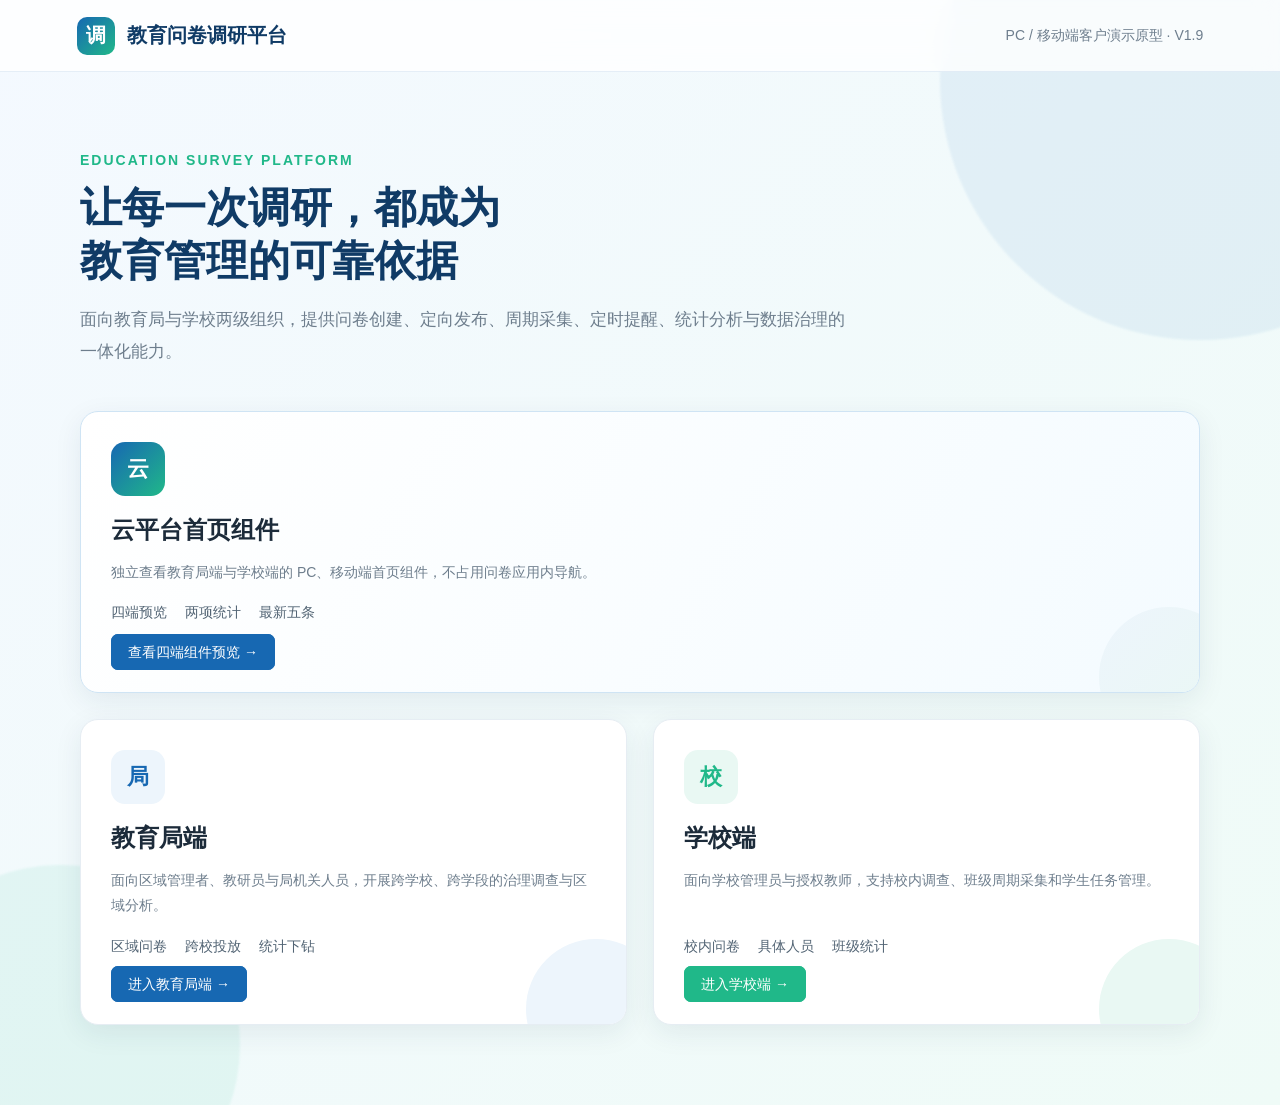
==== index.html @ a25b4263 "feat: add province city district response selector" ====
<!doctype html>
<html lang="zh-CN">
<head>
  <meta charset="utf-8">
  <meta name="viewport" content="width=device-width,initial-scale=1">
  <title>教育局/学校问卷调研应用 · 演示入口</title>
  <link rel="stylesheet" href="styles.css?v=20260908-location-region-v22">
</head>
<body>
  <div class="landing">
    <header class="landing-head">
      <div class="brand"><span class="brand-mark">调</span>教育问卷调研平台</div>
      <div class="subtle">PC / 移动端客户演示原型 · V1.9</div>
    </header>
    <main class="landing-main">
      <div class="eyebrow">EDUCATION SURVEY PLATFORM</div>
      <h1>让每一次调研，都成为<br>教育管理的可靠依据</h1>
      <p class="lead">面向教育局与学校两级组织，提供问卷创建、定向发布、周期采集、定时提醒、统计分析与数据治理的一体化能力。</p>
      <div class="portal-grid">
        <article class="portal-card cloud-widget-portal">
          <div class="portal-icon">云</div>
          <h2>云平台首页组件</h2>
          <p>独立查看教育局端与学校端的 PC、移动端首页组件，不占用问卷应用内导航。</p>
          <div class="portal-meta"><span>四端预览</span><span>两项统计</span><span>最新五条</span></div>
          <a class="btn primary" href="问卷调研云平台首页组件_四端预览.html">查看四端组件预览 →</a>
        </article>
        <article class="portal-card">
          <div class="portal-icon">局</div>
          <h2>教育局端</h2>
          <p>面向区域管理者、教研员与局机关人员，开展跨学校、跨学段的治理调查与区域分析。</p>
          <div class="portal-meta"><span>区域问卷</span><span>跨校投放</span><span>统计下钻</span></div>
          <a class="btn primary" href="bureau.html">进入教育局端 →</a>
        </article>
        <article class="portal-card school">
          <div class="portal-icon">校</div>
          <h2>学校端</h2>
          <p>面向学校管理员与授权教师，支持校内调查、班级周期采集和学生任务管理。</p>
          <div class="portal-meta"><span>校内问卷</span><span>具体人员</span><span>班级统计</span></div>
          <a class="btn green" href="school.html">进入学校端 →</a>
        </article>
      </div>
    </main>
  </div>
</body>
</html>
---- styles.css ----
:root{--blue:#1768b2;--blue-deep:#103b66;--blue-soft:#edf5fc;--green:#20b889;--green-soft:#e9f8f3;--ink:#1c2b3a;--muted:#6e7e8d;--line:#e4eaf0;--bg:#f4f7fa;--white:#fff;--warn:#f5a623;--danger:#e65353;--shadow:0 8px 28px rgba(28,53,78,.08);--radius:12px}
*{box-sizing:border-box}html,body{margin:0;min-width:1100px;background:var(--bg);color:var(--ink);font-family:"Microsoft YaHei","PingFang SC",Arial,sans-serif;font-size:14px}button,input,select,textarea{font:inherit}button{cursor:pointer}a{text-decoration:none;color:inherit}
.landing{min-height:100vh;background:linear-gradient(135deg,#f4f9ff,#effbf7);position:relative;overflow:hidden}.landing:before,.landing:after{content:"";position:absolute;border-radius:50%;filter:blur(1px)}.landing:before{width:520px;height:520px;background:rgba(23,104,178,.07);right:-180px;top:-180px}.landing:after{width:360px;height:360px;background:rgba(32,184,137,.08);left:-120px;bottom:-120px}.landing-head{height:72px;padding:0 6vw;display:flex;align-items:center;justify-content:space-between;border-bottom:1px solid rgba(23,104,178,.1);background:rgba(255,255,255,.78);backdrop-filter:blur(12px);position:relative;z-index:2}.brand{display:flex;align-items:center;gap:12px;font-size:20px;font-weight:700;color:var(--blue-deep)}.brand-mark{width:38px;height:38px;border-radius:10px;background:linear-gradient(135deg,var(--blue),var(--green));display:grid;place-items:center;color:white;font-weight:800}.landing-main{max-width:1180px;margin:0 auto;padding:80px 30px;position:relative;z-index:1}.eyebrow{color:var(--green);font-weight:700;letter-spacing:2px}.landing h1{font-size:42px;line-height:1.25;margin:14px 0;color:var(--blue-deep)}.lead{font-size:17px;color:var(--muted);max-width:780px;line-height:1.9}.portal-grid{display:grid;grid-template-columns:1fr 1fr;gap:26px;margin-top:42px}.portal-card{background:#fff;border:1px solid #e6edf3;border-radius:18px;padding:30px;box-shadow:var(--shadow);transition:.25s;position:relative;overflow:hidden}.portal-card:hover{transform:translateY(-4px);box-shadow:0 18px 40px rgba(28,53,78,.14)}.portal-card:after{content:"";position:absolute;width:140px;height:140px;border-radius:50%;right:-40px;bottom:-55px;background:var(--blue-soft)}.portal-card.school:after{background:var(--green-soft)}.portal-icon{width:54px;height:54px;border-radius:14px;display:grid;place-items:center;background:var(--blue-soft);color:var(--blue);font-weight:800;font-size:22px}.school .portal-icon{background:var(--green-soft);color:var(--green)}.portal-card h2{font-size:24px;margin:18px 0 8px}.portal-card p{color:var(--muted);line-height:1.75;min-height:50px}.portal-meta{display:flex;gap:18px;color:#526474;margin:20px 0}.portal-card .btn{position:relative;z-index:2}
.app{display:grid;grid-template-columns:224px 1fr;min-height:100vh}.sidebar{background:linear-gradient(180deg,#123f6b 0%,#0d3459 100%);color:#fff;position:fixed;left:0;top:0;bottom:0;width:224px;z-index:20}.side-brand{height:64px;display:flex;align-items:center;gap:10px;padding:0 20px;border-bottom:1px solid rgba(255,255,255,.1);font-size:17px;font-weight:700}.side-brand .brand-mark{width:34px;height:34px;font-size:14px}.side-caption{font-size:11px;color:rgba(255,255,255,.55);font-weight:400;margin-top:3px}.side-menu{padding:16px 10px}.menu-item{display:flex;align-items:center;padding:12px 18px;margin:4px 0;border-radius:8px;color:rgba(255,255,255,.76);transition:.2s}.menu-item:hover,.menu-item.active{color:#fff;background:rgba(255,255,255,.12)}.menu-item.active{box-shadow:inset 3px 0 0 var(--green)}
.main{grid-column:2;min-width:0}.topbar{height:64px;background:#fff;border-bottom:1px solid var(--line);display:flex;align-items:center;justify-content:space-between;padding:0 22px;position:sticky;top:0;z-index:15}.org-title{font-size:16px;font-weight:700}.org-sub{color:var(--muted);font-size:12px;margin-top:3px}.top-actions{display:flex;align-items:center;gap:12px}.switcher{display:flex;background:#f3f6f9;padding:3px;border-radius:8px}.switcher a{padding:7px 12px;border-radius:6px;color:var(--muted);font-size:12px}.switcher a.active{background:white;color:var(--blue);box-shadow:0 2px 8px rgba(0,0,0,.08)}.avatar{width:34px;height:34px;border-radius:50%;display:grid;place-items:center;background:var(--blue-soft);color:var(--blue);font-weight:700}.content{width:100%;padding:20px 22px 36px;margin:0}.page-head{display:flex;justify-content:space-between;align-items:center;margin-bottom:16px}.page-head h1{font-size:22px;margin:0}.subtle{color:var(--muted);line-height:1.6}.head-actions,.toolbar,.row-actions{display:flex;align-items:center;gap:10px}.btn{border:1px solid var(--line);background:#fff;color:#435466;border-radius:7px;padding:9px 16px;transition:.15s}.btn:hover{border-color:#b8c6d2;background:#f8fafc}.btn.primary{background:var(--blue);border-color:var(--blue);color:#fff}.btn.green{background:var(--green);border-color:var(--green);color:#fff}.btn.danger{color:var(--danger);border-color:#f3caca}.btn.sm{padding:6px 10px;font-size:12px}.btn.ghost{border-color:transparent;background:transparent}.link-btn{border:0;background:none;color:var(--blue);padding:4px 6px}.link-btn.danger{color:var(--danger)}
.stats-grid{display:grid;grid-template-columns:repeat(4,1fr);gap:16px;margin-bottom:18px}.stat-card,.card{background:#fff;border:1px solid var(--line);border-radius:var(--radius);box-shadow:0 3px 13px rgba(31,55,79,.04)}.stat-card{padding:20px;position:relative;overflow:hidden}.stat-label{color:var(--muted);font-size:13px}.stat-value{font-size:28px;font-weight:700;margin:10px 0 0;color:var(--blue-deep)}.card{padding:20px}.card-title{font-size:16px;font-weight:700;margin-bottom:16px;display:flex;justify-content:space-between;align-items:center}.dashboard-grid{display:grid;grid-template-columns:1.6fr 1fr;gap:18px;margin-bottom:18px}.chart-box{height:260px;display:flex;align-items:flex-end;gap:20px;padding:28px 20px 25px;border-bottom:1px solid var(--line);position:relative}.bar-wrap{flex:1;height:100%;display:flex;align-items:flex-end;gap:7px;position:relative}.bar{flex:1;background:linear-gradient(180deg,#58a7e8,var(--blue));border-radius:6px 6px 0 0;min-height:8px}.bar.alt{background:linear-gradient(180deg,#62d6b2,var(--green))}.bar-label{position:absolute;bottom:-21px;width:100%;text-align:center;color:var(--muted);font-size:11px}.progress-row{display:grid;grid-template-columns:92px 1fr 45px;gap:10px;align-items:center;margin:14px 0}.progress{height:8px;background:#edf1f4;border-radius:8px;overflow:hidden}.progress>i{display:block;height:100%;background:linear-gradient(90deg,var(--blue),#58a7e8);border-radius:8px}.progress.green>i{background:linear-gradient(90deg,var(--green),#69d4b4)}.activity{display:flex;gap:12px;padding:11px 0;border-bottom:1px dashed var(--line)}.activity:last-child{border:0}.activity-dot{width:9px;height:9px;border-radius:50%;background:var(--green);margin-top:6px}.activity-time{color:var(--muted);font-size:12px;margin-top:4px}
.tabs{display:flex;gap:2px;border-bottom:1px solid var(--line);margin-bottom:18px}.tab{padding:11px 18px;border:0;background:transparent;color:var(--muted);border-bottom:2px solid transparent}.tab.active{color:var(--blue);border-color:var(--blue);font-weight:700}.filter-card{background:#fff;border:1px solid var(--line);padding:15px 18px;border-radius:var(--radius);display:flex;justify-content:space-between;align-items:center;gap:18px;margin-bottom:15px}.filter-card>.subtle{white-space:nowrap}.filter-toolbar{gap:18px;flex-wrap:wrap}.filter-item{display:flex;align-items:center;gap:8px;white-space:nowrap;color:#526170}.filter-item>span{font-weight:600}.filter-item input{width:190px}.filter-item select{min-width:130px}.select,input[type=text],input[type=date],input[type=time],input[type=number],textarea{border:1px solid #d9e1e8;border-radius:7px;padding:9px 11px;outline:none;background:#fff}.select:focus,input:focus,textarea:focus{border-color:var(--blue);box-shadow:0 0 0 3px rgba(23,104,178,.08)}
.table-wrap,.compact-list{background:#fff;border:1px solid var(--line);border-radius:var(--radius);overflow:hidden}.compact-list{border:0;box-shadow:none}.data-table{width:100%;border-collapse:collapse}.data-table th{background:#f7f9fb;color:#5d6d7c;font-weight:600;text-align:left;padding:13px 14px;border-bottom:1px solid var(--line);white-space:nowrap}.data-table td{padding:14px;border-bottom:1px solid #edf1f4;vertical-align:middle}.data-table tr:last-child td{border:0}.data-table tbody tr:hover{background:#fbfdff}.title-cell{font-weight:600;color:#24384a}.meta-line{color:var(--muted);font-size:12px;margin-top:4px}.tag{display:inline-block;border-radius:12px;padding:4px 9px;font-size:12px;background:#eef2f6;color:#637383;white-space:nowrap}.tag.running{background:#e9f8f3;color:#168c69}.tag.draft{background:#f0f3f6;color:#667788}.tag.paused{background:#fff4e5;color:#b77710}.tag.ended{background:#f1f2f4;color:#7b858e}.tag.public{background:#eef4ff;color:#356ac3}.pagination{display:flex;justify-content:flex-end;align-items:center;gap:5px;padding:14px;border-top:1px solid var(--line);background:#fff}.page-btn{width:30px;height:30px;border:1px solid var(--line);background:#fff;border-radius:6px;color:#586979}.page-btn:hover{border-color:var(--blue);color:var(--blue)}.page-btn.active{background:var(--blue);color:white;border-color:var(--blue)}
.steps{display:flex;background:#fff;border:1px solid var(--line);border-radius:var(--radius);padding:18px 24px;margin-bottom:18px}.step{flex:1;display:flex;align-items:center;position:relative;color:var(--muted)}.step:after{content:"";height:1px;background:#dce4eb;position:absolute;left:38px;right:8px;top:15px}.step:last-child:after{display:none}.step-num{width:30px;height:30px;border-radius:50%;display:grid;place-items:center;background:#eef2f5;color:#687887;z-index:1;margin-right:10px}.step.active,.step.done{color:var(--blue);font-weight:600}.step.active .step-num{background:var(--blue);color:#fff}.step.done .step-num{background:var(--green);color:#fff}.form-layout{display:grid;grid-template-columns:1fr 280px;gap:18px}.basic-layout{display:block;width:100%}.form-card{background:#fff;border:1px solid var(--line);border-radius:var(--radius);padding:22px}.form-section{margin-bottom:24px}.section-title{font-size:16px;font-weight:700;padding-bottom:12px;border-bottom:1px solid var(--line);margin-bottom:18px}.form-grid{display:grid;grid-template-columns:1fr 1fr;gap:16px 20px}.field label{display:block;margin-bottom:7px;color:#526170}.required:before{content:"*";color:var(--danger);margin-right:4px}.field input,.field select,.field textarea{width:100%}.field.full{grid-column:1/-1}.field textarea{height:82px;resize:vertical}.hint{font-size:12px;color:var(--muted);margin-top:5px}.summary-box{position:sticky;top:94px;height:max-content}.summary-row{display:flex;justify-content:space-between;padding:10px 0;border-bottom:1px dashed var(--line)}
.editor{display:grid;grid-template-columns:180px minmax(0,1fr);gap:15px}.toolbox,.question-list{background:#fff;border:1px solid var(--line);border-radius:var(--radius);padding:16px}.toolbox{height:max-content}.tool-group{border:0;margin:0 0 14px}.tool-group:last-child{margin-bottom:0}.tool-group summary{display:flex;align-items:center;justify-content:space-between;padding:2px 0 8px;font-weight:700;color:#344657;cursor:pointer;list-style:none}.tool-group summary::-webkit-details-marker{display:none}.tool-group summary:after{content:'⌄';color:#8b99a6;transition:transform .2s}.tool-group[open] summary:after{transform:rotate(180deg)}.tool-group-items{padding-top:1px}.tool-item{width:100%;display:block;padding:10px 11px;background:#f7f9fb;border:1px solid #edf1f4;border-radius:7px;margin:7px 0;color:#43505c;text-align:left;cursor:pointer}.tool-item:hover{border-color:var(--green);color:var(--green)}.question-card{border:1px solid var(--line);border-radius:10px;padding:16px;margin-bottom:12px;background:#fff}.q-head{display:flex;justify-content:space-between;gap:10px}.q-title{font-weight:600;flex:1}.q-type{color:var(--muted);font-size:12px;margin-top:7px}.q-actions{white-space:nowrap}.mock-option{margin:10px 0;color:#516271}.mock-input{height:36px;border-bottom:1px solid #dce3e9;color:#a0abb5;padding:8px}.inline-check{display:flex;align-items:center;gap:8px;margin-top:12px}.empty{text-align:center;padding:50px;color:var(--muted)}
.object-grid{display:grid;grid-template-columns:1fr 320px;gap:18px}.recipient-tabs{display:flex;background:#f1f4f7;border-radius:9px;padding:4px;margin-bottom:18px}.recipient-tab{flex:1;border:0;background:transparent;border-radius:7px;padding:10px;color:#596a78}.recipient-tab.active{background:var(--green);color:#fff;font-weight:700}.recipient-filter{margin-bottom:14px}.recipient-tree{border:1px solid var(--line);border-radius:9px;overflow:hidden;min-height:210px}.recipient-group,.school-recipient{border-bottom:1px solid var(--line)}.recipient-group:last-child,.school-recipient:last-child{border-bottom:0}.recipient-row{display:flex;align-items:center;gap:10px;padding:13px 15px;background:#fff}.recipient-row:hover{background:#f8fbfd}.recipient-row span{flex:1}.recipient-row em{font-style:normal;color:var(--muted);font-size:12px}.recipient-children{border-top:1px solid #edf1f4;background:#fafcfd;padding-left:28px}.recipient-children .recipient-row{background:transparent;border-bottom:1px solid #edf1f4}.recipient-children .recipient-row:last-child{border-bottom:0}.school-recipient-head{display:flex;align-items:center}.school-recipient-head>.recipient-row{flex:1}.school-roles{display:none;border-top:1px solid #edf1f4;background:#fafcfd;padding-left:28px}.school-roles.show{display:block}.school-roles .recipient-row{background:transparent;border-bottom:1px solid #edf1f4}.school-recipient .hint{padding:0 15px 12px 44px}.external-recipient{text-align:center;padding:32px 20px}.external-icon{width:56px;height:56px;border-radius:50%;display:grid;place-items:center;margin:0 auto 12px;background:var(--green-soft);color:var(--green);font-size:28px}.external-recipient h3{margin:8px 0}.external-recipient p{color:var(--muted);line-height:1.7}.external-choice{display:inline-flex;align-items:center;gap:9px;margin-top:10px;padding:12px 18px;border:1px solid var(--line);border-radius:8px}.chosen{background:#f8fbfd;border-radius:8px;padding:12px;margin-bottom:9px;display:flex;justify-content:space-between}.chosen span{display:flex;flex-direction:column;gap:4px}.chosen small{color:var(--muted)}.compact-empty{padding:32px 10px}.collection-options{display:grid;grid-template-columns:1fr 1fr;gap:14px}.collection-option{display:flex;align-items:flex-start;gap:12px;border:1px solid var(--line);border-radius:10px;padding:16px;cursor:pointer}.collection-option.active{border-color:var(--green);box-shadow:0 0 0 3px rgba(32,184,137,.08)}.collection-option span{display:flex;flex-direction:column;gap:6px}.collection-option small,.setting-row small{color:var(--muted)}.collection-grid{margin-top:20px}.setting-row{display:flex;align-items:center;justify-content:space-between;padding:14px;border:1px solid var(--line);border-radius:8px}.setting-row span{display:flex;flex-direction:column;gap:5px}.setting-row input{width:18px;height:18px}.channel-cards,.frequency-cards,.template-grid{display:grid;grid-template-columns:repeat(3,1fr);gap:14px}.choice-card,.template-card{border:1px solid var(--line);border-radius:10px;padding:16px;cursor:pointer;background:#fff}.choice-card.active{border-color:var(--blue);box-shadow:0 0 0 3px rgba(23,104,178,.07)}.choice-card h4,.template-card h3{margin:5px 0 8px}.choice-card p,.template-card p{color:var(--muted);font-size:12px;line-height:1.6}.template-card{min-height:170px;position:relative}.template-icon{width:42px;height:42px;border-radius:10px;background:var(--green-soft);color:var(--green);display:grid;place-items:center;font-weight:700}.template-card .btn{position:absolute;bottom:15px;left:16px}.template-card.new{border-style:dashed;display:grid;place-items:center;text-align:center}
.detail-head{background:linear-gradient(110deg,#fff,#f3f9ff);padding:22px;border:1px solid var(--line);border-radius:var(--radius);margin-bottom:16px}.detail-title{font-size:22px;font-weight:700;margin-bottom:10px}.detail-meta{display:flex;gap:24px;color:var(--muted)}.rank-row{display:grid;grid-template-columns:30px 160px 1fr 60px;align-items:center;gap:10px;margin:13px 0}.rank{width:24px;height:24px;border-radius:6px;background:var(--blue-soft);color:var(--blue);display:grid;place-items:center;font-size:12px}.donut-wrap{display:flex;align-items:center;gap:34px;padding:18px}.donut{width:150px;height:150px;border-radius:50%;background:conic-gradient(var(--green) 0 68%,var(--blue) 68% 91%,#e8edf1 91%);position:relative}.donut:after{content:"91%";position:absolute;inset:25px;background:white;border-radius:50%;display:grid;place-items:center;font-size:24px;font-weight:700;color:var(--blue-deep)}.legend div{margin:12px 0}.legend i{display:inline-block;width:9px;height:9px;border-radius:50%;margin-right:8px}
.modal-mask{position:fixed;inset:0;background:rgba(13,35,56,.45);display:none;align-items:center;justify-content:center;z-index:100}.modal-mask.show{display:flex}.modal{width:460px;background:white;border-radius:14px;box-shadow:0 22px 70px rgba(0,0,0,.22);padding:24px}.modal h3{margin:0 0 12px;font-size:19px}.modal p{color:var(--muted);line-height:1.7}.modal-actions{display:flex;justify-content:flex-end;gap:9px;margin-top:20px}.external-result{width:520px;text-align:center}.external-link{display:flex;gap:8px;margin:16px 0}.external-link input{flex:1;min-width:0}.demo-qr{width:176px;height:176px;margin:18px auto;display:grid;grid-template-columns:repeat(8,1fr);gap:2px;padding:10px;background:#fff;border:1px solid var(--line)}.demo-qr i{background:#fff}.demo-qr i.on{background:#182b3c}.question-picker-mask{align-items:stretch;justify-content:flex-end}.question-picker{width:420px;max-width:90vw;height:100%;background:#fff;box-shadow:-12px 0 40px rgba(13,35,56,.18);overflow-y:auto}.question-picker-head{height:68px;display:flex;align-items:center;justify-content:center;border-bottom:1px solid var(--line);position:relative}.question-picker-head h3{font-size:20px;margin:0}.picker-close{position:absolute;right:18px;top:15px;border:0;background:none;font-size:30px;color:#34414d}.picker-group{border-bottom:1px solid var(--line)}.picker-group summary{padding:18px;font-size:16px;font-weight:700;cursor:pointer;list-style:none;display:flex;justify-content:space-between}.picker-group summary::-webkit-details-marker{display:none}.picker-group summary:after{content:'⌄';color:#a5afb8}.picker-group[open] summary:after{transform:rotate(180deg)}.picker-items{border-top:1px solid #edf1f4}.picker-item{width:100%;display:flex;align-items:center;gap:12px;padding:15px 18px;border:0;border-bottom:1px solid #edf1f4;background:#fff;text-align:left;font-size:15px;color:#394653}.picker-item:last-child{border-bottom:0}.picker-item:hover{background:#f7fbfe;color:var(--blue)}.picker-item i{width:24px;height:24px;border:1px solid #cbd4dc;border-radius:50%;flex:none}.toast{position:fixed;right:26px;top:85px;background:#1f3548;color:white;padding:12px 18px;border-radius:8px;box-shadow:var(--shadow);opacity:0;transform:translateY(-10px);pointer-events:none;transition:.25s;z-index:120}.toast.show{opacity:1;transform:translateY(0)}.footer-actions{display:flex;justify-content:center;align-items:center;gap:12px;margin-top:18px;padding:16px 0}.split{display:grid;grid-template-columns:1fr 1fr;gap:18px}.check-list{display:flex;gap:16px;flex-wrap:wrap}.check-list label{display:flex;gap:7px;align-items:center}.notice{padding:12px 14px;background:#fff8e8;border:1px solid #f6e2ad;color:#8b6914;border-radius:8px;margin:14px 0}.back-link{display:inline-flex;align-items:center;color:var(--blue);margin-bottom:12px}.back-link:hover{text-decoration:underline}.hidden{display:none!important}
.modal-error{min-height:20px;color:var(--danger);font-size:12px;margin-top:8px}
.nowrap{white-space:nowrap}.all-survey-filter{display:block}.all-survey-filter .filter-toolbar{align-items:flex-end}.all-survey-filter .filter-item{align-items:flex-start;flex-direction:column;gap:7px}.all-survey-filter .filter-item input{width:180px}.date-range{display:flex;align-items:center;gap:8px}.date-range em{font-style:normal;color:var(--muted)}.date-range input{width:150px!important}.filter-footer{display:flex;align-items:center;justify-content:space-between;margin-top:13px;padding-top:12px;border-top:1px solid var(--line)}.filter-error{color:var(--danger);font-size:12px}.all-surveys-table th,.all-surveys-table td{padding-left:11px;padding-right:11px}.empty-state{display:flex;flex-direction:column;align-items:center;justify-content:center;gap:8px;color:var(--muted);padding:38px}.empty-state b{color:#46586a;font-size:16px}.detail-empty{min-height:320px;background:#fff;border:1px solid var(--line);border-radius:var(--radius)}.detail-info-grid{display:grid;grid-template-columns:1fr 1fr;gap:20px}.detail-info-grid div{display:flex;flex-direction:column;gap:6px}.detail-info-grid span{color:var(--muted);font-size:12px}.readonly-questions{margin:16px 0}.readonly-question{display:flex;gap:14px;align-items:flex-start;padding:14px 0;border-bottom:1px solid var(--line)}.readonly-question:last-child{border-bottom:0}.readonly-question>span{width:30px;height:30px;border-radius:7px;background:var(--blue-soft);color:var(--blue);display:grid;place-items:center;font-weight:700}.readonly-question b{display:block;margin:3px 0 6px}.readonly-question p{margin:0;color:var(--muted);font-size:12px}
.filter-card>.subtle,#filter-count,#all-filter-count,#survey-type-count{display:none!important}.all-survey-filter .filter-toolbar{align-items:center}.all-survey-filter .filter-item{align-items:center;flex-direction:row;gap:8px}
.template-table-wrap{overflow-x:auto}.template-table{min-width:980px}.template-table th:first-child,.template-table td:first-child{width:72px;text-align:center}.template-table th:last-child,.template-table td:last-child{width:220px}.template-row-actions{flex-wrap:nowrap!important;min-width:max-content!important;white-space:nowrap}.template-index{color:var(--muted)}
.school-role-group-title{padding:12px 14px 7px;color:#526575;font-size:12px;font-weight:700;background:#f4f8fa;border-bottom:1px solid #e8eef2}.school-role-group-title:not(:first-child){border-top:1px solid #dde6ec}.school-roles .school-role-group-title+.recipient-row{border-top:0}
.form-layout.publish-layout{grid-template-columns:minmax(0,1fr)}
@media(max-width:1250px){.content{padding-left:20px;padding-right:20px}.stats-grid{gap:10px}.stat-card{padding:16px}.form-layout{grid-template-columns:1fr 250px}.editor{grid-template-columns:160px 1fr}.channel-cards,.frequency-cards{gap:8px}}

/* Statistics experience */
.stats-mobile-head,.stats-mobile-tabs{display:none}.stats-list{display:grid;grid-template-columns:repeat(2,minmax(0,1fr));gap:16px}.stats-survey-card{background:#fff;border:1px solid var(--line);border-radius:14px;padding:20px;box-shadow:var(--shadow);cursor:pointer;transition:.2s}.stats-survey-card:hover{transform:translateY(-2px);border-color:#bcd4e8}.stats-survey-card h3{margin:0 0 8px;font-size:17px}.stats-survey-card p{margin:0;color:var(--muted)}.stats-card-numbers{display:grid;grid-template-columns:1fr 1fr;gap:12px;margin-top:20px}.stats-card-numbers button,.stats-summary-grid button{border:0;border-radius:11px;padding:16px;background:linear-gradient(135deg,#eef8ff,#dff0ff);color:var(--blue);cursor:pointer}.stats-card-numbers button.pending,.stats-summary-grid button.pending{background:linear-gradient(135deg,#fff8e8,#ffedca);color:#d78a11}.stats-card-numbers button:disabled{cursor:default;color:#8d99a4;background:#f4f6f8}.stats-card-numbers strong,.stats-summary-grid strong{font-size:28px;display:block}.stats-card-numbers span,.stats-summary-grid span{display:block;margin-top:6px;color:var(--ink)}.stats-list-end{text-align:center;color:#a1abb4;padding:28px}.stats-detail-hero{position:relative;background:linear-gradient(120deg,#fff,#edf6ff);border:1px solid #dceaf7;border-radius:14px;padding:24px;margin-bottom:18px}.portal-school .stats-detail-hero{background:linear-gradient(120deg,#fff,#eefaf6);border-color:#d9f0e8}.stats-detail-hero>div:first-child{display:flex;align-items:center;gap:12px}.stats-detail-hero h2{margin:0;font-size:23px}.stats-detail-hero dl{display:flex;gap:32px;margin:20px 0 0}.stats-detail-hero dl div{display:flex;flex-direction:column;gap:6px}.stats-detail-hero dt{font-size:12px;color:var(--muted)}.stats-detail-hero dd{margin:0;font-weight:600}.stats-data,.question-analytics,.people-overview,.people-list{background:#fff;border:1px solid var(--line);border-radius:14px;padding:20px;margin-bottom:18px}.stats-data h2,.question-analytics h2{margin:0 0 16px}.stats-summary-grid{display:grid;grid-template-columns:1fr 1fr;gap:18px}.stats-summary-grid button{padding:23px}.stats-summary-grid em{display:inline-block;margin-top:12px;padding:6px 12px;background:#fff;border-radius:7px;font-style:normal}.question-stat{border:1px solid var(--line);border-radius:10px;margin-bottom:10px;overflow:hidden}.question-stat-head{width:100%;display:flex;justify-content:space-between;align-items:center;padding:16px;border:0;background:#fff;text-align:left;font-size:16px}.question-stat-head span b{color:var(--blue)}.portal-school .question-stat-head span b{color:var(--green)}.question-stat-head small{display:block;color:var(--muted);font-weight:400;font-size:12px;margin:5px 0 0 31px}.question-stat-head em{font-style:normal;color:var(--muted);white-space:nowrap}.question-stat.open .question-stat-head{background:#f8fbfd}.question-stat-body{padding:4px 16px 16px}.option-stat{display:grid;grid-template-columns:110px 1fr 120px;gap:12px;align-items:center;margin:14px 0}.option-stat>div{height:8px;background:#edf1f4;border-radius:8px;overflow:hidden}.option-stat i{display:block;height:100%;background:linear-gradient(90deg,var(--blue),#64afea);border-radius:8px}.portal-school .option-stat i{background:linear-gradient(90deg,var(--green),#67d5b3)}.option-stat b{font-size:12px;color:var(--muted);text-align:right}.text-answer-list{display:grid;gap:8px}.text-answer-row{display:grid;grid-template-columns:34px minmax(0,1fr);gap:10px;align-items:start;padding:12px;background:#f7f9fb;border:1px solid #edf0f3;border-radius:8px}.text-answer-row>b{color:var(--blue);font-size:12px}.portal-school .text-answer-row>b{color:var(--green)}.text-answer-row>span{min-width:0;line-height:1.6;overflow-wrap:anywhere}.text-answers>.link-btn{margin-top:8px}.text-answer-toolbar,.text-answer-pagination{display:flex;align-items:center;justify-content:space-between;gap:12px}.text-answer-toolbar{margin-bottom:12px;font-weight:600}.text-answer-pagination{justify-content:flex-end;margin-top:14px}.text-answer-pagination>span{color:var(--muted);font-size:12px}.text-answer-pagination .btn:disabled{cursor:not-allowed;opacity:.45}.text-answer-empty{padding:36px 12px;text-align:center;color:var(--muted);background:#f8fafb;border-radius:8px}.people-overview{text-align:center}.people-donut{width:190px;height:190px;margin:0 auto;border-radius:50%;background:conic-gradient(var(--blue) 0 96%,#e7edf3 96%);display:grid;place-items:center}.portal-school .people-donut{background:conic-gradient(var(--green) 0 96%,#e7edf3 96%)}.people-donut:before{content:"";width:110px;height:110px;border-radius:50%;background:#fff;grid-area:1/1}.people-donut span{grid-area:1/1;z-index:1;color:var(--muted)}.people-donut b{display:block;color:var(--ink);font-size:25px;margin-top:4px}.people-list-head,.people-row{display:grid;grid-template-columns:1fr 1.3fr 1fr;gap:12px;padding:14px}.people-list-head{background:#f1f8fc;border-radius:8px}.portal-school .people-list-head{background:#eefaf6}.people-row{border-bottom:1px solid var(--line);align-items:center}.stats-download{width:100%;margin-top:12px;padding:12px;border:1px solid var(--blue);border-radius:8px;background:#fff;color:var(--blue);font-size:16px}.portal-school .stats-download{border-color:var(--green);color:var(--green)}
.portal-bureau.stats-app .sidebar{background:linear-gradient(180deg,#176fbe 0%,#155b9a 100%)}.portal-school .stats-card-numbers button:not(.pending),.portal-school .stats-summary-grid button:not(.pending){background:linear-gradient(135deg,#ebfaf5,#d5f5e9);color:var(--green)}
.device-stage{position:relative}.stats-more-button{width:34px;height:34px;padding:0;border:0;border-radius:8px;background:transparent;color:#273b4d;font-size:20px;font-weight:700;line-height:1;letter-spacing:1px;cursor:pointer}.stats-more-button:hover{background:#f0f4f7}.stats-summary-rate{grid-column:1/-1;padding:18px 12px;border:1px solid #d9eee7;border-radius:11px;background:#f5fcfa;text-align:center}.stats-summary-rate strong{color:var(--blue)}.portal-school .stats-summary-rate strong{color:var(--green)}.stats-summary-rate em{color:var(--muted)}.stats-action-mask{position:absolute;inset:0;z-index:110;display:flex;align-items:flex-end;padding:0;background:rgba(13,35,56,.45);border-radius:inherit;overflow:hidden}.stats-action-sheet{box-sizing:border-box;width:100%;max-height:80%;overflow-x:hidden;overflow-y:auto;margin:0;padding:18px 16px max(16px,env(safe-area-inset-bottom));border-radius:18px 18px 0 0;background:#f5f6f7;box-shadow:0 -16px 48px rgba(13,35,56,.18)}.stats-action-sheet header{display:flex;align-items:center;justify-content:space-between;padding:0 4px 14px}.stats-action-sheet h3{margin:0;font-size:18px}.stats-action-close{width:32px;height:32px;border:0;border-radius:50%;background:#e7ebee;color:#51606d;font-size:24px;line-height:1;cursor:pointer}.stats-action-list{overflow:hidden;border-radius:12px;background:#fff}.stats-action-list button,.stats-action-cancel{display:block;width:100%;height:54px;border:0;background:#fff;color:var(--ink);font-size:16px;cursor:pointer}.stats-action-list button+button{border-top:1px solid var(--line)}.stats-action-list button.danger{color:#d54242}.stats-action-list button:active,.stats-action-cancel:active{background:#f0f3f5}.stats-action-cancel{margin-top:10px;border-radius:12px;font-weight:600}
.device-mobile .modal-mask{position:absolute;inset:0;align-items:flex-end;justify-content:center;padding:0;border-radius:inherit;overflow:hidden}.device-mobile .modal{box-sizing:border-box;width:calc(100% - 28px);max-width:none;max-height:calc(100% - 28px);overflow-x:hidden;overflow-y:auto;padding:20px;border-radius:16px 16px 0 0}.device-mobile .modal p{overflow-wrap:anywhere}.device-mobile .stats-confirm-mask,.device-mobile .qr-modal-mask{align-items:center}.device-mobile .stats-confirm-mask .modal,.device-mobile .qr-modal-mask .modal{width:calc(100% - 28px);max-height:calc(100% - 28px);border-radius:16px}.device-mobile .qr-result .demo-qr{width:min(190px,calc(100% - 24px));height:auto;aspect-ratio:1;margin:14px auto;padding:10px}.device-mobile .qr-result .modal-actions{flex-wrap:wrap}.device-mobile .qr-scan-layer{position:absolute;padding:0;border-radius:inherit;overflow:hidden}.device-mobile .qr-phone-shell{width:100%;height:100%;max-width:none;max-height:none;border:0;border-radius:0}.device-mobile .qr-scan-close{display:none}
.pc-stats-page{max-width:1280px;margin:0 auto}.pc-stats-breadcrumb{display:flex;align-items:center;gap:14px;margin-bottom:16px;color:var(--muted);font-size:14px}.pc-back-btn{display:inline-flex;align-items:center;height:34px;padding:0 12px;border:1px solid var(--line);border-radius:7px;background:#fff;color:var(--ink);font-weight:600}.pc-back-btn:hover{border-color:var(--blue);color:var(--blue)}.portal-school .pc-back-btn:hover{border-color:var(--green);color:var(--green)}.pc-stats-header,.pc-people-header{display:flex;align-items:flex-start;justify-content:space-between;gap:24px;background:#fff;border:1px solid var(--line);border-radius:12px;padding:24px 26px;margin-bottom:18px;box-shadow:0 3px 12px rgba(27,52,76,.04)}.pc-stats-title{display:flex;align-items:center;gap:12px}.pc-stats-title h1,.pc-people-header h1{margin:0;font-size:24px}.pc-stats-header dl{display:flex;flex-wrap:wrap;gap:32px;margin:20px 0 0}.pc-stats-header dl div{display:flex;flex-direction:column;gap:5px}.pc-stats-header dt{font-size:12px;color:var(--muted)}.pc-stats-header dd{margin:0;font-weight:600}.pc-stats-summary,.pc-question-section{background:#fff;border:1px solid var(--line);border-radius:12px;padding:24px 26px;margin-bottom:18px}.pc-section-head{display:flex;justify-content:space-between;align-items:center;margin-bottom:18px}.pc-section-head h2{margin:0 0 5px;font-size:19px}.pc-section-head p{margin:0;color:var(--muted);font-size:13px}.pc-summary-grid{display:grid;grid-template-columns:repeat(3,minmax(0,1fr));gap:14px}.pc-summary-grid>*{min-height:126px;padding:20px;border:1px solid #dcebf7;border-radius:10px;background:#f7fbff;text-align:left}.pc-summary-grid button{cursor:pointer}.pc-summary-grid .pending{border-color:#f3dfbc;background:#fffaf1}.pc-summary-grid .rate{border-color:#d9eee7;background:#f5fcfa}.pc-summary-grid span{display:block;color:var(--muted)}.pc-summary-grid strong{display:block;margin:9px 0;font-size:30px;color:var(--blue)}.portal-school .pc-summary-grid strong{color:var(--green)}.pc-summary-grid .pending strong{color:#d78a11}.pc-summary-grid em{font-style:normal;color:var(--blue);font-size:13px}.portal-school .pc-summary-grid em{color:var(--green)}.pc-summary-grid .rate em{color:var(--muted)}.pc-question-layout{display:grid;grid-template-columns:320px minmax(0,1fr);min-height:430px;border:1px solid var(--line);border-radius:10px;overflow:hidden}.pc-question-nav{background:#f7f9fb;border-right:1px solid var(--line);padding:8px}.pc-question-nav button{width:100%;display:grid;grid-template-columns:34px 1fr auto;gap:9px;align-items:start;padding:14px 12px;border:0;border-radius:8px;background:transparent;text-align:left;color:var(--ink);cursor:pointer}.pc-question-nav button:hover{background:#eef4f8}.pc-question-nav button.active{background:#fff;box-shadow:0 2px 8px rgba(24,55,82,.09);color:var(--blue)}.portal-school .pc-question-nav button.active{color:var(--green)}.pc-question-nav button>b{font-size:13px}.pc-question-nav span{font-weight:600;overflow:hidden;text-overflow:ellipsis;white-space:nowrap}.pc-question-nav small{display:block;margin-top:5px;color:var(--muted);font-weight:400}.pc-question-nav em{font-size:12px;color:var(--muted);font-style:normal;white-space:nowrap}.pc-question-detail{padding:26px 30px}.pc-question-detail-head{display:flex;justify-content:space-between;align-items:flex-start;gap:20px;padding-bottom:20px;border-bottom:1px solid var(--line);margin-bottom:22px}.pc-question-detail-head span{font-size:13px;color:var(--muted)}.pc-question-detail-head h3{margin:7px 0 0;font-size:19px}.pc-question-detail-head>strong{font-size:28px;color:var(--blue);text-align:right}.portal-school .pc-question-detail-head>strong{color:var(--green)}.pc-question-detail-head strong small{display:block;font-size:12px;color:var(--muted);font-weight:400}.pc-question-detail .option-stat{grid-template-columns:130px minmax(180px,1fr) 130px}.pc-question-detail .text-answers p{border:1px solid #edf0f3;background:#fafbfc}.pc-people-header{align-items:center}.pc-people-header p{margin:8px 0 0;color:var(--muted)}.pc-people-layout{display:grid;grid-template-columns:340px minmax(0,1fr);gap:18px;align-items:start}.pc-people-layout .people-overview{grid-column:1}.pc-people-layout .people-list{grid-column:2;grid-row:1}.pc-people-layout .people-overview,.pc-people-layout .people-list{margin:0;border-radius:12px}.pc-people-layout .stats-download{display:none}.pc-people-layout .people-donut{width:160px;height:160px}.pc-people-layout .people-donut:before{width:94px;height:94px}

@media(max-width:720px){html,body{min-width:0}.stats-app{display:block}.stats-app .sidebar,.stats-app .topbar{display:none}.stats-app .main{display:block}.stats-app .content{padding:0 0 30px;background:#f5f6f7;min-height:100vh}.stats-app .page-head{display:none}.stats-mobile-head{height:64px;padding:0 18px;background:#fff;border-bottom:1px solid #edf0f2;display:grid;grid-template-columns:40px 1fr 40px;align-items:center;text-align:center;position:sticky;top:0;z-index:10}.stats-mobile-head a{font-size:36px;line-height:1;color:#18314a;text-align:left}.stats-mobile-head b{font-size:19px}.stats-mobile-head>i{display:block}.stats-mobile-tabs{display:grid;grid-template-columns:repeat(3,1fr);height:58px;background:#fff;align-items:center;text-align:center;margin-bottom:14px}.stats-mobile-tabs a,.stats-mobile-tabs b{height:58px;line-height:58px;color:#616d77;font-size:16px}.stats-mobile-tabs b{color:var(--blue);position:relative}.portal-school .stats-mobile-tabs b{color:var(--green)}.stats-mobile-tabs b:after{content:"";position:absolute;height:3px;left:34%;right:34%;bottom:0;background:currentColor}.stats-list{display:block;padding:4px 14px}.stats-survey-card{margin-bottom:14px;padding:18px;border:0}.stats-survey-card h3{font-size:18px}.stats-card-numbers{margin-top:18px}.stats-card-numbers button{padding:15px 8px}.stats-card-numbers strong{font-size:27px}.stats-list-end{padding:12px 0 24px}.stats-detail-hero,.stats-data,.question-analytics,.people-overview,.people-list{border:0;border-radius:0;margin:0 0 12px;padding:18px}.stats-detail-hero{background:#fff}.portal-school .stats-detail-hero{background:#fff}.stats-detail-hero>div:first-child{padding-right:20px;align-items:flex-start}.stats-detail-hero h2{font-size:20px}.stats-detail-hero dl{display:block;margin-top:20px}.stats-detail-hero dl div{display:grid;grid-template-columns:88px 1fr;gap:8px;margin:12px 0}.stats-detail-hero dt{font-size:14px}.stats-detail-hero dd{font-weight:400}.stats-data h2,.question-analytics h2{font-size:19px}.stats-summary-grid{gap:12px}.stats-summary-grid button{padding:18px 8px}.stats-summary-grid strong{font-size:30px}.question-analytics{padding-left:0;padding-right:0}.question-analytics>h2{padding:0 18px}.question-stat{border-width:1px 0;border-radius:0;margin:0}.question-stat-head{padding:15px 18px}.option-stat{grid-template-columns:70px 1fr;gap:8px}.option-stat b{grid-column:2;text-align:left;margin-top:-5px}.text-answer-row{grid-template-columns:30px minmax(0,1fr);padding:11px 10px}.text-answer-pagination{justify-content:space-between}.text-answer-pagination .btn{padding:7px 10px}.people-donut{width:170px;height:170px}.people-donut:before{width:98px;height:98px}.people-list{overflow:hidden}.people-list-head,.people-row{grid-template-columns:.85fr 1.15fr 1fr;padding:13px 5px;font-size:13px}.people-row>span:last-child{font-size:12px}.modal{width:calc(100vw - 28px);padding:20px}.modal-mask{align-items:flex-end}.modal{border-radius:16px 16px 0 0}.toast{right:14px;left:14px;top:76px;text-align:center}}

/* My response history and submission frequency */
.collection-options{grid-template-columns:repeat(2,1fr)}.response-detail-head{display:flex;align-items:center;justify-content:space-between;background:#fff;border:1px solid var(--line);border-radius:var(--radius);padding:18px 22px;margin-bottom:16px}.response-detail-head h2,.response-answer-head h3,.response-form-head h2{margin:0 0 7px}.response-detail-head p,.response-answer-head p,.response-form-head p{margin:0;color:var(--muted)}.my-response-layout{display:grid;grid-template-columns:280px minmax(0,1fr);gap:18px;align-items:start}.response-history{padding:0;overflow:hidden}.response-history .card-title{padding:18px}.response-history-item{display:flex;width:100%;flex-direction:column;gap:5px;padding:15px 18px;border:0;border-top:1px solid var(--line);background:#fff;text-align:left;color:var(--ink)}.response-history-item:hover{background:#f7fafc}.response-history-item.active{background:var(--blue-soft);box-shadow:inset 3px 0 var(--blue)}.portal-school .response-history-item.active{background:var(--green-soft);box-shadow:inset 3px 0 var(--green)}.response-history-item span,.response-history-item small{color:var(--muted)}.response-answer{padding:22px}.response-answer-head{display:flex;align-items:flex-start;justify-content:space-between;border-bottom:1px solid var(--line);padding-bottom:16px}.answer-item{display:flex;gap:14px;padding:19px 0;border-bottom:1px solid var(--line)}.answer-item:last-child{border-bottom:0}.answer-item>span{width:30px;height:30px;display:grid;place-items:center;border-radius:7px;background:var(--blue-soft);color:var(--blue);font-weight:700}.answer-item b{display:block;margin:4px 0 10px}.answer-item p{margin:0;color:#435466}.response-form-card{max-width:900px;margin:0 auto;padding:26px}.response-form-head{padding-bottom:20px;border-bottom:1px solid var(--line)}.response-form{display:grid;gap:22px;padding:24px 0}.response-form .field span{font-weight:600}.response-form textarea{min-height:110px}@media(max-width:950px){.collection-options{grid-template-columns:1fr}.my-response-layout{grid-template-columns:1fr}.response-history{display:grid;grid-template-columns:repeat(2,1fr)}}

/* PC recipient selector */
.pc-recipient-card{padding-bottom:8px}.pc-recipient-workspace{display:grid;grid-template-columns:180px minmax(460px,1fr) 310px;min-height:540px;border:1px solid var(--line);border-radius:10px;overflow:hidden;background:#fff}.recipient-side-nav{padding:16px 12px;background:#f6f8fa;border-right:1px solid var(--line)}.recipient-side-title{padding:0 10px 12px;color:var(--muted);font-size:12px;font-weight:700}.recipient-side-nav .recipient-tab{width:100%;display:flex;align-items:center;justify-content:space-between;margin-bottom:7px;padding:12px 14px;border:0;border-radius:8px;background:transparent;color:#425466;text-align:left}.recipient-side-nav .recipient-tab em{font-style:normal;color:#9aa6b0}.recipient-side-nav .recipient-tab:hover{background:#edf3f7}.recipient-side-nav .recipient-tab.active{background:var(--blue);color:#fff;box-shadow:0 5px 14px rgba(23,104,178,.18)}.portal-school .recipient-side-nav .recipient-tab.active{background:var(--green);box-shadow:0 5px 14px rgba(32,184,137,.18)}.recipient-side-nav .recipient-tab.active em{color:#fff}.recipient-main-panel{min-width:0;padding:20px;border-right:1px solid var(--line);background:#fff}.recipient-panel-head{display:flex;align-items:center;justify-content:space-between;margin-bottom:16px}.recipient-panel-head h3,.recipient-summary-head h3{margin:0 0 5px;font-size:16px}.recipient-panel-head p{margin:0;color:var(--muted);font-size:12px}.recipient-filter{display:flex;gap:10px;margin-bottom:14px}.recipient-search-box{height:38px;display:flex;align-items:center;gap:8px;flex:1;min-width:220px;padding:0 12px;border:1px solid var(--line);border-radius:7px;background:#fff}.recipient-search-box:focus-within{border-color:var(--blue);box-shadow:0 0 0 3px rgba(23,104,178,.07)}.portal-school .recipient-search-box:focus-within{border-color:var(--green)}.recipient-search-box span{color:#8a98a5;font-size:18px}.recipient-search-box input{min-width:0;flex:1;padding:0;border:0;outline:0}.recipient-filter>.select{width:150px}.recipient-table-head{display:grid;grid-template-columns:1fr 120px 80px;padding:10px 16px;background:#f5f8fa;border:1px solid var(--line);border-bottom:0;border-radius:8px 8px 0 0;color:var(--muted);font-size:12px}.recipient-table-head span:nth-child(2),.recipient-table-head span:nth-child(3){text-align:right}.pc-recipient-tree{min-height:340px;max-height:390px;overflow:auto;border-radius:0 0 8px 8px}.recipient-group,.school-recipient{background:#fff}.recipient-parent-row,.school-recipient-head{display:grid;grid-template-columns:32px minmax(0,1fr);align-items:center;border-bottom:1px solid #edf1f4}.school-recipient-head{grid-template-columns:32px minmax(0,1fr) 120px}.recipient-parent-row>.recipient-row,.school-recipient-head>.recipient-row{padding-left:0;border:0}.recipient-expander{width:28px;height:34px;border:0;background:transparent;color:#70808e;font-size:21px;line-height:1;cursor:pointer}.recipient-expander:hover{color:var(--blue);background:var(--blue-soft);border-radius:5px}.portal-school .recipient-expander:hover{color:var(--green);background:var(--green-soft)}.recipient-kind{padding-right:14px;color:var(--muted);font-size:12px;text-align:right}.recipient-children,.school-roles{display:none;border:0;background:#fafcfd;padding-left:32px}.recipient-children.show,.school-roles.show,.recipient-children.search-expanded,.school-roles.search-expanded{display:block}.recipient-children .recipient-row,.school-roles .recipient-row{padding-left:14px}.recipient-row input{width:16px;height:16px;flex:none}.recipient-row em{min-width:68px;text-align:right}.school-recipient .hint{margin:0;padding:9px 16px 9px 62px;background:#f0fbf7;color:#41846f}.recipient-main-panel>.notice{margin:14px 0 0}.recipient-summary-panel{display:flex;flex-direction:column;min-width:0;padding:18px;background:#fbfcfd}.recipient-summary-head{display:flex;align-items:center;justify-content:space-between;padding-bottom:14px;border-bottom:1px solid var(--line)}.recipient-summary-head h3{margin:0}.recipient-summary-head span{padding:3px 8px;border-radius:10px;background:var(--blue-soft);color:var(--blue);font-size:12px}.portal-school .recipient-summary-head span{background:var(--green-soft);color:var(--green)}.selected-object-list{max-height:350px;overflow:auto;padding:12px 2px;flex:1}.selected-object-list .chosen{border:1px solid #e9eef2;background:#fff}.recipient-summary-totals{padding-top:8px;border-top:1px solid var(--line)}.pc-recipient-actions{margin-top:8px;padding-bottom:6px}.external-recipient{min-height:340px;display:flex;flex-direction:column;align-items:center;justify-content:center;border:1px dashed #d8e1e8;border-radius:8px;background:#fbfcfd}.external-choice{background:#fff}.pc-recipient-tree>.external-recipient{border:0;border-radius:0}.pc-recipient-card .compact-empty{padding:36px 8px}.pc-recipient-card .recipient-tabs{display:block}
@media(max-width:1300px){.pc-recipient-workspace{grid-template-columns:150px minmax(390px,1fr) 270px}.recipient-main-panel{padding:16px}.recipient-summary-panel{padding:15px}.recipient-table-head{grid-template-columns:1fr 95px 70px}.school-recipient-head{grid-template-columns:32px minmax(0,1fr) 95px}}

/* External survey QR code */
.qr-modal-head{display:flex;align-items:center;justify-content:space-between;gap:14px}.qr-modal-head h3{margin:0}.qr-demo-btn{white-space:nowrap;color:var(--blue);border-color:#bdd5e9}.portal-school .qr-demo-btn{color:var(--green);border-color:#b9dfd2}.qr-survey-name{margin:12px auto 4px;font-weight:700;color:var(--ink)}.qr-result .demo-qr{width:210px;height:210px;margin:16px auto;grid-template-columns:repeat(var(--qr-size,25),1fr);gap:0;padding:12px;box-shadow:0 4px 16px rgba(24,43,60,.08)}.qr-result .modal-actions{justify-content:center}.qr-scan-layer{position:fixed;inset:0;z-index:4;display:flex;align-items:center;justify-content:center;padding:22px;background:rgba(9,20,31,.78);backdrop-filter:blur(2px)}.qr-phone-shell{width:390px;height:780px;max-width:calc(100vw - 44px);max-height:calc(100vh - 44px);display:flex;flex-direction:column;overflow:hidden;border:8px solid #16191d;border-radius:30px;background:#f5f6f7;box-shadow:0 26px 80px rgba(0,0,0,.46)}.wechat-scan-head{height:54px;flex:none;display:grid;grid-template-columns:48px 1fr 48px;align-items:center;background:#ededed;border-bottom:1px solid #d8d8d8;color:#171717}.wechat-scan-head button{height:54px;border:0;background:transparent;font-size:32px;text-align:left;padding-left:15px}.wechat-scan-head b{text-align:center;font-size:17px}.wechat-scan-head span{text-align:center;letter-spacing:2px}.qr-phone-screen{flex:1;min-height:0;overflow-y:auto;background:#f5f6f7;text-align:left}.qr-phone-screen .mobile-form-actions{margin:0}.qr-scan-close{position:fixed;right:28px;top:22px;width:40px;height:40px;border:1px solid rgba(255,255,255,.42);border-radius:50%;background:rgba(0,0,0,.28);color:#fff;font-size:27px}.qr-scan-unavailable{min-height:100%;display:flex;flex-direction:column;align-items:center;justify-content:center;gap:12px;padding:36px;text-align:center}.qr-scan-unavailable i{width:56px;height:56px;display:grid;place-items:center;border-radius:50%;background:#fff1d8;color:#d88913;font-size:30px;font-style:normal}.qr-scan-unavailable b{font-size:20px}.qr-scan-unavailable span{color:var(--muted);line-height:1.7}.data-table .row-actions{flex-wrap:wrap;min-width:190px}@media(max-width:720px){.qr-result .demo-qr{width:190px;height:190px}.qr-scan-layer{padding:0}.qr-phone-shell{width:100%;height:100%;max-width:none;max-height:none;border:0;border-radius:0}.qr-scan-close{display:none}}

/* Full question type statistics */
.stat-caption{margin:0 0 14px;padding:10px 12px;border-radius:7px;background:#f5f8fa;color:var(--muted);font-size:12px}.date-stat-list{display:grid;gap:14px}.date-stat{display:grid;grid-template-columns:120px minmax(160px,1fr) 120px;gap:12px;align-items:center}.date-stat>div{height:10px;overflow:hidden;border-radius:8px;background:#edf1f4}.date-stat i{display:block;height:100%;border-radius:8px;background:linear-gradient(90deg,var(--blue),#64afea)}.portal-school .date-stat i{background:linear-gradient(90deg,var(--green),#67d5b3)}.date-stat b{text-align:right;color:var(--muted);font-size:12px}.asset-stat-grid,.signature-stat-grid{display:grid;grid-template-columns:repeat(2,minmax(0,1fr));gap:12px}.asset-stat-card{display:grid;grid-template-columns:112px minmax(0,1fr);gap:13px;padding:12px;border:1px solid var(--line);border-radius:9px;background:#fff}.asset-preview{height:86px;display:grid;place-items:center;border-radius:7px;background:linear-gradient(135deg,#eef3f7,#dae4eb);color:#607383;font-size:12px;font-weight:700;overflow:hidden}.asset-preview.image{position:relative;background:linear-gradient(155deg,#bfe4f5 0 45%,#7fba75 46% 70%,#528e62 71%)}.asset-preview.image:before{content:"";position:absolute;right:15px;top:13px;width:17px;height:17px;border-radius:50%;background:#fff7b2}.asset-preview.image span{position:relative;padding:4px 7px;border-radius:4px;background:rgba(255,255,255,.82)}.asset-preview.sheet{background:linear-gradient(135deg,#e8f7ef,#c6e9d5);color:#28835a}.asset-stat-card>div:last-child{display:flex;min-width:0;flex-direction:column;align-items:flex-start;gap:5px}.asset-stat-card b{max-width:100%;overflow:hidden;text-overflow:ellipsis;white-space:nowrap}.asset-stat-card span,.asset-stat-card small,.signature-stat-card span{color:var(--muted);font-size:12px}.asset-stat-card .link-btn{margin-top:auto}.signature-stat-grid{grid-template-columns:repeat(4,minmax(0,1fr))}.signature-stat-card{display:flex;min-width:0;flex-direction:column;gap:7px;padding:11px;border:1px solid var(--line);border-radius:9px;background:#fff}.signature-preview{height:82px;display:grid;place-items:center;border-radius:6px;background:#fbfaf6;border:1px dashed #d8d1bd;color:#263f58;font-family:"KaiTi","STKaiti",cursive;font-size:27px;font-style:italic;transform:rotate(-2deg)}.signature-stat-card .link-btn{align-self:flex-start}.location-stat-list{display:grid;gap:8px}.location-stat-list article{position:relative;display:grid;grid-template-columns:1fr auto;gap:5px 10px;padding:12px 13px;border:1px solid var(--line);border-radius:8px}.location-stat-list b{font-size:14px}.location-stat-list strong{color:var(--blue)}.portal-school .location-stat-list strong{color:var(--green)}.location-stat-list span,.location-stat-list small{grid-column:1/-1;color:var(--muted);font-size:12px}.asset-preview[data-stat-preview],.signature-preview[data-stat-preview]{cursor:pointer}.asset-preview[data-stat-preview]{width:100%;border:0;padding:0}.stat-preview-modal{width:min(720px,calc(100vw - 32px))}.stat-preview-head{display:flex;align-items:center;justify-content:space-between;gap:16px;margin-bottom:16px}.stat-preview-head h3{margin:0}.stat-preview-close{width:36px;height:36px;border:0;border-radius:50%;background:#f1f4f7;color:#526170;font-size:25px;line-height:1}.stat-preview-image{width:100%;height:390px;font-size:16px}.stat-preview-signature{min-height:280px;display:grid;place-items:center;border:1px dashed #d8d1bd;border-radius:10px;background:#fbfaf6;color:#263f58;font-family:"KaiTi","STKaiti",cursive;font-size:64px;font-style:italic}.stat-preview-meta{display:flex;justify-content:space-between;gap:16px;margin-top:14px}.stat-preview-meta span{color:var(--muted);font-size:12px}
@media(max-width:1100px){.signature-stat-grid{grid-template-columns:repeat(2,minmax(0,1fr))}}
@media(max-width:720px){.stat-caption{margin:0 2px 12px}.date-stat{grid-template-columns:88px minmax(90px,1fr);gap:8px}.date-stat b{grid-column:2;text-align:left;margin-top:-5px}.asset-stat-grid,.signature-stat-grid{grid-template-columns:1fr}.asset-stat-card{grid-template-columns:92px minmax(0,1fr)}.asset-preview{height:76px}.location-stat-list article{padding:11px}.question-stat-body{overflow:hidden}.stat-preview-image{height:250px}.stat-preview-signature{min-height:220px;font-size:50px}.stat-preview-meta{flex-direction:column;gap:5px}}

/* Pending response statistics */
.pc-summary-grid .pending.untrackable,.stats-summary-grid .pending.untrackable{cursor:not-allowed;opacity:.78}.pc-summary-grid .pending.untrackable strong,.stats-summary-grid .pending.untrackable strong{color:#a67832}.people-list-head.pending,.people-row.pending{grid-template-columns:minmax(140px,1fr) minmax(220px,1.5fr) minmax(150px,1fr)}.people-row.pending>span:nth-child(2){color:#455666}.pending-empty{min-height:220px;display:flex;flex-direction:column;align-items:center;justify-content:center;gap:8px;padding:30px;text-align:center;color:var(--muted)}.pending-empty b{font-size:16px;color:#455666}.pending-empty span{max-width:430px;line-height:1.7}.people-donut.untrackable{background:#edf1f4}.people-donut.untrackable b{color:var(--muted)}.pc-people-header>.subtle{padding:8px 12px;border-radius:7px;background:#f2f4f6}.pending-people-list .stats-download{margin-top:18px}
.response-record-card{background:#fff;border:1px solid var(--line);border-radius:var(--radius);padding:22px;margin-bottom:16px}.response-record-title{display:flex;align-items:flex-start;justify-content:space-between;gap:20px;padding-bottom:18px;border-bottom:1px solid var(--line)}.response-record-title h2{margin:0 0 7px;font-size:21px}.response-record-title p{margin:0;color:var(--muted)}.response-record-meta{display:grid;grid-template-columns:repeat(5,minmax(0,1fr));gap:18px;padding-top:18px}.response-record-meta div{display:flex;flex-direction:column;gap:6px;min-width:0}.response-record-meta span,.answer-item small{color:var(--muted);font-size:12px}.response-record-meta b{overflow-wrap:anywhere}.response-record-answers{padding:22px}.response-record-answers .answer-item>div{min-width:0;flex:1}.response-record-answers .answer-item small{display:block;margin:-4px 0 10px}.response-record-answers .answer-item p{line-height:1.7;white-space:pre-wrap;overflow-wrap:anywhere}
@media(max-width:950px){.response-record-meta{grid-template-columns:repeat(2,minmax(0,1fr))}}
@media(max-width:720px){.people-list-head.pending,.people-row.pending{grid-template-columns:.8fr 1.2fr 1fr}.pending-empty{min-height:180px;padding:24px 12px}}

/* Prototype controls and full mobile questionnaire flow */
.prototype-switch{position:fixed;right:18px;top:10px;z-index:200;display:flex;gap:10px;padding:6px;background:rgba(255,255,255,.96);border:1px solid #dce4eb;border-radius:10px;box-shadow:0 8px 24px rgba(24,49,74,.14)}.prototype-switch>div{display:flex;background:#f1f4f7;border-radius:7px;padding:3px}.prototype-switch button{border:0;background:transparent;color:#677786;padding:7px 11px;border-radius:6px}.prototype-switch button.active{background:var(--blue);color:#fff;box-shadow:0 2px 7px rgba(23,104,178,.2)}.portal-school~* .prototype-switch button.active{background:var(--green)}.device-mobile .device-stage{width:660px;max-width:calc(100vw - 40px);margin:78px auto 28px;border:1px solid #d7e0e8;box-shadow:0 20px 60px rgba(24,49,74,.16);background:#fff}.device-mobile .app{display:block;min-height:1180px}.device-mobile .sidebar,.device-mobile .topbar{display:none}.device-mobile .main{display:block}.device-mobile .content{padding:0;background:#f5f6f7;min-height:1180px}.device-mobile .page-head{display:none}.device-mobile .stats-mobile-head{height:64px;padding:0 18px;background:#fff;border-bottom:1px solid #edf0f2;display:grid;grid-template-columns:40px 1fr 40px;align-items:center;text-align:center;position:sticky;top:0;z-index:10}.device-mobile .stats-mobile-head a{font-size:36px;line-height:1;color:#18314a;text-align:left}.device-mobile .stats-mobile-head b{font-size:19px}.device-mobile .stats-mobile-head>i{display:block}.device-mobile .stats-list{display:block;padding:4px 14px}.device-mobile .stats-survey-card{margin-bottom:14px;border:0}.mobile-main-tabs{display:grid;grid-template-columns:repeat(3,1fr);height:68px;background:#fff;text-align:center;margin-bottom:14px}.mobile-main-tabs a{line-height:68px;font-size:18px;color:#626c75;position:relative}.mobile-main-tabs a.active{color:var(--blue)}.portal-school .mobile-main-tabs a.active{color:var(--green)}.mobile-main-tabs a.active:after{content:"";position:absolute;left:36%;right:36%;bottom:0;height:3px;background:currentColor}.mobile-filter{margin:20px 34px 26px;display:grid;grid-template-columns:repeat(3,1fr);border-radius:24px;background:#fff;overflow:hidden}.mobile-filter button{height:52px;border:0;background:#fff;font-size:18px}.mobile-filter button.active{background:var(--blue);color:#fff}.portal-school .mobile-filter button.active{background:var(--green)}.mobile-survey-list{padding:0 34px}.mobile-survey-item{width:100%;border:0;background:#fff;border-radius:24px;margin-bottom:18px;padding:18px 28px;display:grid;grid-template-columns:64px 1fr 24px;align-items:center;text-align:left}.mobile-survey-item>i{width:48px;height:48px;border-radius:50%;display:grid;place-items:center;color:#fff;font-size:26px;font-style:normal;background:#ffbd42}.mobile-survey-item>i.done{background:linear-gradient(135deg,#38d78f,#13a98b)}.mobile-survey-item span{display:flex;flex-direction:column;gap:6px}.mobile-survey-item span b{font-size:20px}.mobile-survey-item em,.mobile-survey-item small{font-style:normal;color:#4f5860;font-size:16px}.mobile-survey-item>strong{font-size:32px;font-weight:400}.mobile-form-intro{background:#fff;padding:24px 20px;border-bottom:10px solid #f5f6f7}.mobile-form-intro h1{font-size:26px;font-weight:400;margin:0 0 22px}.mobile-form-intro p{font-size:18px;margin:0}.mobile-question{background:#fff;border-bottom:10px solid #f5f6f7;padding:24px 20px}.mobile-question h3{font-size:20px;font-weight:400;margin:0 0 25px}.mobile-question h3 b,.mobile-created-questions b{color:var(--blue)}.portal-school .mobile-question h3 b,.portal-school .mobile-created-questions b{color:var(--green)}.mobile-question>input{width:100%;border:0;border-radius:0;background:#f6f6f6;padding:17px;font-size:18px}.mobile-question>input:not(:disabled){background:#fff;border-bottom:1px solid #e4e7e9}.mobile-question label{display:block;font-size:20px;margin:14px 0}.mobile-question label input{width:24px;height:24px;vertical-align:middle}.mobile-form-actions{padding:20px;background:#f5f6f7;text-align:center}.mobile-form-actions button{width:100%;height:62px;border:0;border-radius:8px;background:var(--blue);color:#fff;font-size:22px}.portal-school .mobile-form-actions button{background:var(--green)}.mobile-form-actions button.outline{background:#fff;color:var(--blue);border:1px solid var(--blue)}.portal-school .mobile-form-actions button.outline{color:var(--green);border-color:var(--green)}.mobile-form-actions a{display:block;margin:24px;color:var(--blue);font-size:19px}.portal-school .mobile-form-actions a{color:var(--green)}.mobile-template-category{height:82px;background:#fff;display:flex;align-items:center;justify-content:space-between;padding:0 18px;font-size:18px}.mobile-template-category b{color:var(--blue)}.portal-school .mobile-template-category b{color:var(--green)}.mobile-template-grid{display:grid;grid-template-columns:1fr 1fr;gap:14px 44px;padding:34px 24px}.mobile-template-grid>button{height:280px;border:0;border-radius:14px;background:#fff;box-shadow:0 2px 12px rgba(0,0,0,.14);text-align:left;padding:12px}.mobile-template-grid>h3{margin:0 0 8px;font-size:18px}.mobile-template-new{display:grid;place-items:center!important}.mobile-template-new strong{font-size:54px;color:var(--blue);font-weight:300}.portal-school .mobile-template-new strong{color:var(--green)}.mobile-template-card div{border-bottom:1px solid #e7eaec;padding:9px 0;font-size:15px}.mobile-template-card div b{color:var(--blue)}.portal-school .mobile-template-card div b{color:var(--green)}.mobile-template-card small{display:block;color:#999;margin-top:8px}.mobile-create-info{background:#fff;padding:22px 30px}.mobile-create-info input,.mobile-create-info textarea{display:block;width:100%;border:0;padding:0;font-size:25px;resize:none}.mobile-create-info textarea{font-size:17px;margin-top:28px;height:40px}.mobile-add-question{width:calc(100% - 30px);height:90px;margin:18px 15px;border:1px solid var(--blue);border-radius:8px;background:#fff;color:var(--blue);font-size:24px}.portal-school .mobile-add-question{border-color:var(--green);color:var(--green)}.mobile-created-questions{margin:0 15px;background:#fff}.mobile-created-questions div{padding:16px;border-bottom:1px solid var(--line);font-size:18px}.mobile-created-questions small{display:block;color:var(--muted);margin:5px 0 0 30px}.mobile-next{position:sticky;bottom:12px;width:calc(100% - 30px);height:64px;margin:600px 15px 4px;border:0;border-radius:8px;background:var(--blue);color:#fff;font-size:24px}.portal-school .mobile-next{background:var(--green)}.mobile-sheet-mask{position:absolute;inset:0;background:rgba(0,0,0,.38);z-index:50;display:flex;align-items:flex-end}.mobile-question-sheet{position:relative;width:100%;background:#fff;border-radius:18px 18px 0 0;padding:22px 18px 18px}.mobile-question-sheet h2{text-align:center;margin:0 0 20px}.sheet-close{position:absolute;right:18px;top:15px;border:0;background:none;font-size:30px}.mobile-question-sheet details{border-bottom:1px solid var(--line)}.mobile-question-sheet summary{padding:18px 8px;font-size:18px;font-weight:700}.mobile-question-sheet details button{display:block;width:100%;text-align:left;border:0;background:#f7f9fb;padding:12px 18px}.sheet-confirm{width:100%;height:58px;margin-top:16px;border:0;border-radius:8px;background:var(--blue);color:#fff;font-size:22px}.portal-school .sheet-confirm{background:var(--green)}.mobile-settings{background:#fff}.mobile-settings>button,.mobile-settings>label{width:100%;min-height:78px;border:0;border-bottom:1px solid var(--line);background:#fff;padding:0 16px;display:flex;align-items:center;justify-content:space-between;font-size:18px}.mobile-settings em{font-style:normal;color:#9aa4ad}.mobile-settings p{margin:0;padding:18px 8px;background:#f5f6f7;line-height:1.7;font-size:17px}.mobile-settings input[type=checkbox]{appearance:none;width:62px;height:36px;border-radius:20px;background:#e8ebee;position:relative}.mobile-settings input[type=checkbox]:checked{background:var(--blue)}.portal-school .mobile-settings input[type=checkbox]:checked{background:var(--green)}.mobile-settings input[type=checkbox]:after{content:"";position:absolute;width:32px;height:32px;left:2px;top:2px;border-radius:50%;background:#fff;box-shadow:0 1px 4px rgba(0,0,0,.25)}.mobile-settings input[type=checkbox]:checked:after{left:28px}

.device-mobile .stats-detail-hero,.device-mobile .stats-data,.device-mobile .question-analytics,.device-mobile .people-overview,.device-mobile .people-list{border:0;border-radius:0;margin:0 0 12px}.device-mobile .stats-detail-hero dl{display:block}.device-mobile .stats-detail-hero dl div{display:grid;grid-template-columns:88px 1fr;margin:12px 0}.device-mobile .question-analytics{padding-left:0;padding-right:0}.device-mobile .question-analytics>h2{padding:0 18px}.device-mobile .question-stat{border-width:1px 0;border-radius:0}.device-mobile .people-list-head,.device-mobile .people-row{grid-template-columns:.85fr 1.15fr 1fr;font-size:13px}

@media(max-width:720px){.prototype-switch{position:sticky;top:0;right:auto;border-radius:0;justify-content:space-between}.device-mobile .device-stage,.device-pc .device-stage{width:100%;max-width:none;margin:0;border:0;box-shadow:none}.device-mobile .app{min-height:calc(100vh - 58px)}.device-mobile .content{min-height:calc(100vh - 58px)}.mobile-next{margin-top:420px}}
.prototype-shell:has(.portal-school) .prototype-switch button.active{background:var(--green)}
.device-pc .topbar{padding-right:390px}
.data-table .index-col{width:64px;min-width:64px;text-align:center;white-space:nowrap}

/* iPhone 14/15 Pro preview: 393 x 852 logical viewport */
@media(min-width:721px){
  .device-mobile .device-stage{width:393px;height:852px;max-width:none;margin:82px auto 34px;border:0;outline:8px solid #171a1e;border-radius:42px;box-shadow:0 28px 78px rgba(18,34,49,.28);overflow:hidden;background:#f5f6f7}
  .device-mobile .app{width:100%;height:100%;min-height:0;overflow:hidden;border-radius:42px}
  .device-mobile .main{height:100%;min-height:0;overflow:hidden}
  .device-mobile .content{height:100%;min-height:0;overflow-x:hidden;overflow-y:auto;overscroll-behavior:contain;scrollbar-width:none;padding-bottom:max(16px,env(safe-area-inset-bottom))}
  .device-mobile .content::-webkit-scrollbar{display:none}
}
.device-mobile .stats-mobile-head{height:56px;min-height:56px;padding:env(safe-area-inset-top) 14px 0;grid-template-columns:34px minmax(0,1fr) 34px}
.device-mobile .stats-mobile-head a{font-size:30px}.device-mobile .stats-mobile-head b{font-size:17px;white-space:nowrap;overflow:hidden;text-overflow:ellipsis}
.device-mobile .mobile-main-tabs{height:54px;margin-bottom:10px}.device-mobile .mobile-main-tabs a{height:54px;line-height:54px;font-size:16px}
.device-mobile .stats-mobile-tabs{height:52px;margin-bottom:10px}.device-mobile .stats-mobile-tabs a,.device-mobile .stats-mobile-tabs b{height:52px;line-height:52px;font-size:15px}
.device-mobile .mobile-filter{margin:12px 14px 16px;border-radius:20px}.device-mobile .mobile-filter button{height:40px;font-size:15px}
.device-mobile .mobile-survey-list{padding:0 14px}.device-mobile .mobile-survey-item{border-radius:16px;margin-bottom:12px;padding:13px 14px;grid-template-columns:46px minmax(0,1fr) 18px}.device-mobile .mobile-survey-item>i{width:38px;height:38px;font-size:20px}.device-mobile .mobile-survey-item span{gap:3px;min-width:0}.device-mobile .mobile-survey-item span b{font-size:16px;white-space:nowrap;overflow:hidden;text-overflow:ellipsis}.device-mobile .mobile-survey-item em,.device-mobile .mobile-survey-item small{font-size:13px}.device-mobile .mobile-survey-item>strong{font-size:25px}
.device-mobile .stats-list{padding:2px 12px}.device-mobile .stats-survey-card{padding:14px;margin-bottom:10px;border-radius:13px}.device-mobile .stats-survey-card h3{font-size:16px;margin-bottom:5px}.device-mobile .stats-survey-card p{font-size:12px}.device-mobile .stats-card-numbers{gap:8px;margin-top:12px}.device-mobile .stats-card-numbers button{padding:11px 6px}.device-mobile .stats-card-numbers strong{font-size:22px}.device-mobile .stats-card-numbers span{font-size:13px;margin-top:3px}
.device-mobile .mobile-form-intro{padding:18px 14px;border-bottom-width:8px}.device-mobile .mobile-form-intro h1{font-size:21px;margin-bottom:14px}.device-mobile .mobile-form-intro p{font-size:15px}.device-mobile .mobile-question{padding:18px 14px;border-bottom-width:8px}.device-mobile .mobile-question h3{font-size:17px;margin-bottom:17px}.device-mobile .mobile-question>input{padding:13px;font-size:15px}.device-mobile .mobile-question label{font-size:16px;margin:11px 0}.device-mobile .mobile-question label input{width:21px;height:21px}.device-mobile .mobile-form-actions{padding:14px}.device-mobile .mobile-form-actions button{height:48px;font-size:18px}.device-mobile .mobile-form-actions a{font-size:16px;margin:18px}
.device-mobile .mobile-template-category{height:58px;padding:0 13px;font-size:15px;position:relative;overflow:visible}.device-mobile .mobile-template-picker{position:relative;min-width:178px}.device-mobile .mobile-template-picker-toggle{width:100%;min-height:42px;display:flex;align-items:center;justify-content:flex-end;gap:8px;padding:0 10px;border:1px solid transparent;border-radius:8px;background:#fff;color:var(--blue);font-size:15px;cursor:pointer}.device-mobile .mobile-template-picker-toggle:focus-visible{outline:2px solid color-mix(in srgb,var(--blue) 35%,transparent);outline-offset:2px}.device-mobile .mobile-template-picker-toggle b{max-width:145px;overflow:hidden;text-overflow:ellipsis;white-space:nowrap}.device-mobile .mobile-template-picker-toggle i{font-size:11px;font-style:normal;transition:transform .18s}.device-mobile .mobile-template-picker-toggle[aria-expanded="true"]{border-color:var(--blue);box-shadow:0 5px 16px rgba(23,104,178,.12)}.device-mobile .mobile-template-picker-toggle[aria-expanded="true"] i{transform:rotate(180deg)}.portal-school .mobile-template-picker-toggle{color:var(--green)}.portal-school .mobile-template-picker-toggle:focus-visible{outline-color:color-mix(in srgb,var(--green) 35%,transparent)}.portal-school .mobile-template-picker-toggle[aria-expanded="true"]{border-color:var(--green);box-shadow:0 5px 16px rgba(31,185,139,.14)}.device-mobile .mobile-template-options{position:absolute;z-index:35;top:calc(100% + 6px);right:0;width:210px;max-height:252px;overflow-y:auto;padding:6px;border:1px solid #e1e6ea;border-radius:10px;background:#fff;box-shadow:0 14px 32px rgba(20,44,67,.18)}.device-mobile .mobile-template-options button{width:100%;min-height:42px;display:grid;grid-template-columns:minmax(0,1fr) 20px;align-items:center;gap:8px;padding:8px 10px;border:0;border-radius:7px;background:#fff;color:#263746;text-align:left;font-size:14px;cursor:pointer}.device-mobile .mobile-template-options button:hover,.device-mobile .mobile-template-options button.active{background:var(--blue-soft);color:var(--blue)}.portal-school .mobile-template-options button:hover,.portal-school .mobile-template-options button.active{background:var(--green-soft);color:var(--green)}.device-mobile .mobile-template-options button span{overflow:hidden;text-overflow:ellipsis;white-space:nowrap}.device-mobile .mobile-template-options button b{text-align:center}.device-mobile .mobile-template-grid{gap:9px 12px;padding:16px 13px}.device-mobile .mobile-template-grid>button{height:158px;border-radius:10px;padding:8px}.device-mobile .mobile-template-grid>h3{font-size:14px;line-height:1.35;margin:0 0 5px}.device-mobile .mobile-template-new strong{font-size:40px}.device-mobile .mobile-template-card div{padding:5px 0;font-size:11px}.device-mobile .mobile-template-card small{font-size:10px;margin-top:4px}.device-mobile .mobile-template-empty{grid-column:1/-1;display:flex;min-height:130px;flex-direction:column;align-items:center;justify-content:center;gap:8px;margin-top:5px;border-radius:10px;background:#fff;color:#7b8791;text-align:center}.device-mobile .mobile-template-empty b{font-size:15px;color:#435463}.device-mobile .mobile-template-empty span{font-size:12px}
.device-mobile .content:has(.mobile-create-page){display:flex;flex-direction:column}.device-mobile .content:has(.mobile-create-page)>.stats-mobile-head,.device-mobile .content:has(.mobile-create-page)>.mobile-main-tabs{flex:0 0 auto}.device-mobile .mobile-create-page{display:flex;min-height:calc(100% - 120px);flex:1 0 auto;flex-direction:column}.device-mobile .mobile-create-info{padding:17px 16px}.device-mobile .mobile-create-info input{font-size:20px}.device-mobile .mobile-create-info textarea{font-size:14px;margin-top:20px;height:34px}.device-mobile .mobile-created-questions{margin:0 12px;background:#fff}.device-mobile .mobile-created-questions div{padding:12px;font-size:15px}.device-mobile .mobile-created-questions small{font-size:12px}.device-mobile .mobile-create-actions{position:sticky;z-index:8;bottom:0;margin-top:auto;padding:12px 12px max(4px,env(safe-area-inset-bottom));background:#f5f6f7}.device-mobile .mobile-create-actions .mobile-add-question{width:100%;height:62px;margin:0 0 8px;border-radius:7px;font-size:19px}.device-mobile .mobile-create-actions .mobile-next{position:static;width:100%;height:50px;margin:0;border-radius:7px;font-size:19px}
.device-mobile .mobile-question-sheet{max-height:72%;overflow-y:auto;padding:18px 14px max(14px,env(safe-area-inset-bottom))}.device-mobile .mobile-question-sheet h2{font-size:19px;margin-bottom:12px}.device-mobile .sheet-close{right:14px;top:10px;font-size:26px}.device-mobile .mobile-question-sheet summary{padding:13px 6px;font-size:16px}.device-mobile .mobile-question-sheet details button{padding:10px 13px;font-size:13px}.device-mobile .sheet-confirm{height:48px;margin-top:12px;font-size:18px}
.device-mobile .mobile-settings>button,.device-mobile .mobile-settings>label{min-height:58px;padding:0 13px;font-size:15px}.device-mobile .mobile-settings p{padding:12px 8px;font-size:13px}.device-mobile .mobile-settings input[type=checkbox]{width:49px;height:29px}.device-mobile .mobile-settings input[type=checkbox]:after{width:25px;height:25px}.device-mobile .mobile-settings input[type=checkbox]:checked:after{left:22px}
.device-mobile .stats-detail-hero,.device-mobile .stats-data,.device-mobile .question-analytics,.device-mobile .people-overview,.device-mobile .people-list{padding:14px;margin-bottom:8px}.device-mobile .stats-detail-hero h2{font-size:18px}.device-mobile .stats-detail-hero dl{margin-top:13px}.device-mobile .stats-detail-hero dl div{grid-template-columns:72px minmax(0,1fr);margin:8px 0;font-size:13px}.device-mobile .stats-data h2,.device-mobile .question-analytics h2{font-size:17px}.device-mobile .stats-summary-grid{gap:8px}.device-mobile .stats-summary-grid button{padding:13px 6px}.device-mobile .stats-summary-grid strong{font-size:24px}.device-mobile .stats-summary-grid span,.device-mobile .stats-summary-grid em{font-size:12px}.device-mobile .question-stat-head{padding:12px 13px;font-size:14px}.device-mobile .question-stat-head small{font-size:11px;margin-left:25px}.device-mobile .question-stat-body{padding:3px 12px 12px}.device-mobile .option-stat{grid-template-columns:62px minmax(0,1fr);font-size:12px}.device-mobile .people-donut{width:138px;height:138px;margin-bottom:20px}.device-mobile .people-donut:before{width:80px;height:80px}.device-mobile .people-donut b{font-size:20px}.device-mobile .people-groups b{font-size:17px}.device-mobile .people-groups span{font-size:12px}.device-mobile .people-list-head,.device-mobile .people-row{padding:10px 3px;font-size:11px;gap:5px}.device-mobile .people-row>span:last-child{font-size:10px}.device-mobile .stats-download{padding:10px;font-size:14px}

@media(max-width:720px){
  .device-mobile .device-stage,.device-pc .device-stage{width:100%;height:calc(100svh - 58px);max-width:none;margin:0;border:0;outline:0;border-radius:0;box-shadow:none;overflow:hidden}
  .device-mobile .app,.device-mobile .main{width:100%;height:100%;min-height:0;border-radius:0;overflow:hidden}
  .device-mobile .content{height:100%;min-height:0;overflow-x:hidden;overflow-y:auto;padding-bottom:max(16px,env(safe-area-inset-bottom));scrollbar-width:none}
}

/* Mobile submission complete */
.mobile-complete{min-height:calc(100% - 56px);display:grid;place-items:center;background:#f7f7f7;padding:24px 16px max(32px,env(safe-area-inset-bottom));text-align:center}
.mobile-complete-state{display:flex;flex-direction:column;align-items:center;transform:translateY(-34px)}
.mobile-complete-state i{width:64px;height:64px;border-radius:50%;display:grid;place-items:center;background:linear-gradient(160deg,#43dda0,#159f96);color:#fff;font-size:39px;line-height:1;font-style:normal;font-weight:400}
.mobile-complete-state h1{margin:14px 0 30px;font-size:19px;font-weight:400;color:#0f1720}
.mobile-complete-state a{display:inline-flex;align-items:center;justify-content:center;min-width:112px;height:44px;padding:0 20px;border:1px solid var(--blue);border-radius:7px;background:#fff;color:var(--blue);font-size:16px}
.portal-school .mobile-complete-state a{border-color:var(--green);color:var(--green)}

/* Unified PC/mobile collection settings and mobile recipient selector */
.device-mobile .mobile-settings{background:#fff;padding-bottom:4px}.device-mobile .mobile-settings>button,.device-mobile .mobile-settings>label{box-sizing:border-box;min-height:58px;gap:12px}.device-mobile .mobile-settings>button>span,.device-mobile .mobile-settings>label>span{flex:0 0 auto}.device-mobile .mobile-settings em{min-width:0;overflow:hidden;text-overflow:ellipsis;white-space:nowrap}.device-mobile .mobile-settings-value input{min-width:134px;border:0;background:#fff;color:#8f9ba6;text-align:right;font:inherit}.device-mobile .mobile-settings-note{margin-top:10px;padding:12px 13px;background:#f5f6f7;color:#7b8791;font-size:12px;line-height:1.55}.device-mobile .mobile-settings-confirm{position:sticky;margin:14px 12px 4px;bottom:max(10px,env(safe-area-inset-bottom))}.device-mobile .mobile-choice-sheet{box-sizing:border-box;width:100%;max-height:70%;overflow-y:auto;padding:17px 14px max(14px,env(safe-area-inset-bottom));border-radius:18px 18px 0 0;background:#fff}.device-mobile .mobile-choice-sheet header{display:flex;align-items:center;justify-content:space-between;padding:0 4px 12px}.device-mobile .mobile-choice-sheet h2{margin:0;font-size:18px}.device-mobile .mobile-choice-sheet header button{width:32px;height:32px;border:0;background:transparent;font-size:25px;color:#52616e}.device-mobile .mobile-choice-option{width:100%;display:grid;grid-template-columns:minmax(0,1fr) 24px;gap:10px;align-items:center;padding:14px 10px;border:0;border-top:1px solid var(--line);background:#fff;text-align:left}.device-mobile .mobile-choice-option span{display:flex;flex-direction:column;gap:5px}.device-mobile .mobile-choice-option b{font-size:15px}.device-mobile .mobile-choice-option small{color:#8b969f;font-size:12px;line-height:1.45}.device-mobile .mobile-choice-option i{color:var(--blue);font-size:18px;font-style:normal}.portal-school .mobile-choice-option i{color:var(--green)}
.device-mobile .content:has(.mobile-recipient-page){display:flex;flex-direction:column;overflow:hidden;padding-bottom:0}.device-mobile .content:has(.mobile-recipient-page) .stats-mobile-head{flex:0 0 56px}.device-mobile .mobile-recipient-page{flex:1;min-height:0;overflow-x:hidden;overflow-y:auto;background:#fff;padding-bottom:18px}.device-mobile .mobile-recipient-tabs{display:grid;grid-template-columns:repeat(3,1fr);gap:0;margin:16px 14px 14px;border-radius:24px;background:#f0f2f5;overflow:hidden}.device-mobile .mobile-recipient-tabs.four-tabs{grid-template-columns:repeat(4,1fr)}.device-mobile .mobile-recipient-tabs button{height:42px;border:0;border-radius:24px;background:transparent;color:#4c5862;font-size:15px}.device-mobile .mobile-recipient-tabs button.active{background:var(--blue);color:#fff}.portal-school .mobile-recipient-tabs button.active{background:var(--green)}.device-mobile .mobile-recipient-search{padding:14px;border-top:8px solid #f4f5f6}.device-mobile .mobile-recipient-search input{box-sizing:border-box;width:100%;height:42px;border:0;border-radius:24px;background:#f3f3f4;padding:0 16px;color:#354553;font-size:14px}.device-mobile .mobile-school-filter{display:block;width:calc(100% - 28px);height:38px;margin:0 14px 8px;border:1px solid #e0e5e9;border-radius:8px;background:#fff;padding:0 10px;color:#596975}.device-mobile .mobile-recipient-breadcrumb{padding:3px 20px 10px;color:var(--blue);font-size:14px}.portal-school .mobile-recipient-breadcrumb{color:var(--green)}.device-mobile .mobile-recipient-select-all,.device-mobile .mobile-recipient-row,.device-mobile .mobile-recipient-child{box-sizing:border-box;display:flex;align-items:center;width:100%;min-height:48px;border-bottom:1px solid var(--line);background:#fff}.device-mobile .mobile-recipient-select-all{padding:0 20px;gap:12px}.device-mobile .mobile-recipient-list{padding:0 14px}.device-mobile .mobile-recipient-row{justify-content:space-between;padding:0 6px}.device-mobile .mobile-recipient-row>label{display:flex;min-width:0;flex:1;align-items:center;gap:12px}.device-mobile .mobile-recipient-row label span{min-width:0;overflow:hidden;text-overflow:ellipsis;white-space:nowrap}.device-mobile .mobile-recipient-row label small{display:block;margin-top:2px;color:#98a2aa;font-size:10px}.device-mobile .mobile-recipient-row>button{flex:0 0 auto;border:0;border-left:1px solid var(--line);background:#fff;padding:5px 0 5px 14px;color:var(--blue);font-size:13px}.portal-school .mobile-recipient-row>button{color:var(--green)}.device-mobile .mobile-recipient-select-all input,.device-mobile .mobile-recipient-row input,.device-mobile .mobile-recipient-child input{appearance:none;box-sizing:border-box;width:20px;height:20px;flex:0 0 20px;border:1.5px solid #aeb7be;border-radius:50%;background:#fff}.device-mobile .mobile-recipient-select-all input:checked,.device-mobile .mobile-recipient-row input:checked,.device-mobile .mobile-recipient-child input:checked{border:6px solid var(--blue)}.portal-school .mobile-recipient-select-all input:checked,.portal-school .mobile-recipient-row input:checked,.portal-school .mobile-recipient-child input:checked{border-color:var(--green)}.device-mobile .mobile-recipient-select-all input:indeterminate,.device-mobile .mobile-recipient-row input:indeterminate{border:5px solid var(--blue);background:#fff}.portal-school .mobile-recipient-select-all input:indeterminate,.portal-school .mobile-recipient-row input:indeterminate{border-color:var(--green)}.device-mobile .mobile-recipient-children{display:none;padding-left:30px;background:#fafbfc}.device-mobile .mobile-recipient-children.show,.device-mobile .mobile-recipient-children.search-expanded{display:block}.device-mobile .mobile-recipient-child{gap:10px;padding:0 8px;font-size:13px}.device-mobile .mobile-recipient-child span{min-width:0;flex:1}.device-mobile .mobile-recipient-child em{color:#8b969f;font-style:normal}.device-mobile .mobile-recipient-external{margin:8px 14px;padding:20px 16px;border:1px solid var(--line);border-radius:12px;background:#fff}.device-mobile .mobile-recipient-external h3{margin:0 0 8px;font-size:17px}.device-mobile .mobile-recipient-external p{margin:0;color:#77858f;font-size:13px;line-height:1.65}.device-mobile .mobile-recipient-external label{display:flex;align-items:center;justify-content:space-between;margin-top:18px;padding-top:16px;border-top:1px solid var(--line);font-size:14px}.device-mobile .mobile-recipient-external input{appearance:none;box-sizing:border-box;width:49px;height:29px;border-radius:16px;background:#dfe4e8;position:relative;transition:.2s}.device-mobile .mobile-recipient-external input:after{content:'';position:absolute;left:2px;top:2px;width:25px;height:25px;border-radius:50%;background:#fff;box-shadow:0 1px 4px #999;transition:.2s}.device-mobile .mobile-recipient-external input:checked{background:var(--blue)}.portal-school .mobile-recipient-external input:checked{background:var(--green)}.device-mobile .mobile-recipient-external input:checked:after{left:22px}.device-mobile .mobile-recipient-footer{box-sizing:border-box;display:flex;flex:0 0 auto;align-items:center;justify-content:space-between;gap:10px;padding:12px 14px max(12px,env(safe-area-inset-bottom));border-top:1px solid var(--line);background:#fff}.device-mobile .mobile-recipient-footer>div{display:flex;min-width:0;flex-direction:column;gap:3px}.device-mobile .mobile-recipient-footer b{font-size:13px}.device-mobile .mobile-recipient-footer span{color:#7c8993;font-size:11px;white-space:nowrap}.device-mobile .mobile-recipient-footer a{display:grid;width:82px;height:44px;flex:0 0 82px;place-items:center;border-radius:7px;background:var(--blue);color:#fff;font-size:17px}.portal-school .mobile-recipient-footer a{background:var(--green)}
@media(max-width:720px){.mobile-complete{min-height:calc(100% - 56px)}}

/* Contextual PRD rules */
.prd-trigger{box-sizing:border-box;height:28px;min-width:42px;padding:0 9px;border:1px solid #cbd6df;border-radius:6px;background:#fff;color:#647483;font-size:11px;font-weight:700;line-height:26px;letter-spacing:.3px;text-transform:lowercase;cursor:pointer;box-shadow:0 1px 3px rgba(20,44,67,.04)}
.prd-trigger:hover,.prd-trigger:focus-visible{border-color:var(--blue);color:var(--blue);background:var(--blue-soft);outline:0}.portal-school .prd-trigger:hover,.portal-school .prd-trigger:focus-visible{border-color:var(--green);color:var(--green);background:var(--green-soft)}
.floating-prd-trigger{position:absolute;z-index:12;right:22px;top:20px}.content{position:relative}.stats-mobile-head{position:sticky}.mobile-prd-trigger{position:absolute;z-index:2;right:50px;top:50%;height:26px;min-width:38px;padding:0 7px;line-height:24px;transform:translateY(-50%)}.stats-mobile-head>.mobile-prd-trigger:last-child{right:12px}.stats-mobile-head>.stats-more-button~.mobile-prd-trigger{right:50px}
.question-picker,.modal,.stats-action-sheet,.mobile-question-sheet,.mobile-choice-sheet,.qr-phone-shell,.mobile-template-options{position:relative}.overlay-prd-trigger{position:absolute;z-index:6;right:52px;top:16px}.modal>.overlay-prd-trigger{right:18px;top:16px}.question-picker>.overlay-prd-trigger{right:58px;top:20px}.stats-action-sheet>.overlay-prd-trigger,.mobile-choice-sheet>.overlay-prd-trigger{right:58px;top:18px}.mobile-question-sheet>.overlay-prd-trigger{right:58px;top:16px}.qr-phone-shell>.overlay-prd-trigger{right:48px;top:14px}.mobile-template-options>.overlay-prd-trigger{right:7px;top:7px}.mobile-template-options{padding-top:40px!important}.qr-result>.overlay-prd-trigger,.stat-preview-modal>.overlay-prd-trigger{right:54px}
.prd-mask{position:fixed;inset:0;z-index:260;display:none;align-items:center;justify-content:center;padding:24px;background:rgba(13,35,56,.58)}.prd-mask.show{display:flex}.prd-document{box-sizing:border-box;width:min(820px,calc(100vw - 48px));max-height:84vh;overflow:auto;padding:0 26px 28px;border-radius:14px;background:#fff;box-shadow:0 24px 80px rgba(0,0,0,.28);color:#273947}.prd-document-head{position:sticky;top:0;z-index:2;display:flex;align-items:center;justify-content:space-between;gap:18px;margin:0 -26px 18px;padding:20px 26px 16px;border-bottom:1px solid var(--line);background:#fff}.prd-document-head small{display:block;margin-bottom:4px;color:var(--muted);font-size:11px}.prd-document-head h2{margin:0;font-size:21px}.prd-close{width:34px;height:34px;flex:0 0 34px;border:0;border-radius:50%;background:#eef2f5;color:#52616e;font-size:25px;line-height:1;cursor:pointer}.prd-close:hover,.prd-close:focus-visible{background:#dfe8ef;outline:2px solid #b9d3e7}.prd-document section{padding:3px 0 8px}.prd-document h3{margin:13px 0 8px;font-size:17px}.prd-document h4{margin:9px 0 4px;font-size:13px}.prd-document p{margin:0;color:#5f6f7d;font-size:13px;line-height:1.7}.prd-table-wrap{max-width:100%;overflow-x:auto;margin:10px 0 3px;border:1px solid var(--line);border-radius:8px}.prd-table{width:100%;min-width:680px;border-collapse:collapse;background:#fff;font-size:12px}.prd-table th,.prd-table td{padding:10px 11px;border-right:1px solid var(--line);border-bottom:1px solid var(--line);text-align:left;vertical-align:top;line-height:1.55}.prd-table th:last-child,.prd-table td:last-child{border-right:0}.prd-table tr:last-child td{border-bottom:0}.prd-table th{background:#f4f7f9;color:#425463;white-space:nowrap}.prd-field-table td:first-child{width:18%;font-weight:700}.prd-field-table td:nth-child(2){width:45%}.prd-field-table td:nth-child(3){font-family:Consolas,"SFMono-Regular",monospace;color:#536b7c}
.prd-prerequisite{margin:0 0 14px;padding:15px 17px;border:1px solid #9ed9c5;border-left:5px solid var(--green);border-radius:9px;background:linear-gradient(135deg,#effbf7,#f8fffc);box-shadow:0 4px 14px rgba(27,157,115,.09)}.prd-prerequisite strong{display:block;margin-bottom:5px;color:#087a58;font-size:15px}.prd-prerequisite p{color:#315e50}.prd-prerequisite small{display:block;margin-top:7px;color:#58766c;font-size:11px;line-height:1.6}.prd-table tr.prd-prerequisite-row td{background:#effbf7;border-bottom-color:#bfe8da}.prd-table tr.prd-prerequisite-row td:first-child{color:#087a58}.prd-table tr.prd-prerequisite-row td:nth-child(2){font-weight:600;color:#315e50}
.device-mobile .prd-mask{position:absolute;inset:0;padding:0;align-items:flex-end;border-radius:inherit;overflow:hidden}.device-mobile .prd-document{width:100%;max-height:92%;padding:0 16px max(20px,env(safe-area-inset-bottom));border-radius:18px 18px 0 0}.device-mobile .prd-document-head{margin:0 -16px 12px;padding:16px}.device-mobile .prd-document-head h2{max-width:245px;overflow:hidden;text-overflow:ellipsis;white-space:nowrap;font-size:18px}.device-mobile .prd-document h3{font-size:15px}.device-mobile .prd-document p{font-size:12px}.device-mobile .prd-prerequisite{padding:13px 14px}.device-mobile .prd-prerequisite strong{font-size:14px}.device-mobile .prd-table{min-width:620px}.device-mobile .prd-table th,.device-mobile .prd-table td{padding:8px;font-size:11px}.device-mobile .overlay-prd-trigger{height:25px;min-width:37px;padding:0 7px;line-height:23px;top:12px}.device-mobile .mobile-template-options>.overlay-prd-trigger{display:block;width:auto;min-height:25px;padding:0 7px;border:1px solid #cbd6df;background:#fff;text-align:center;font-size:11px}
.device-mobile .date-stat{grid-template-columns:88px minmax(90px,1fr);gap:8px}.device-mobile .date-stat b{grid-column:2;text-align:left;margin-top:-5px}

/* Cloud platform homepage survey widget */
.content:has(.cloud-pc-home),.content:has(.cloud-mobile-home){padding:0;background:#f3f6f8}.cloud-pc-home{box-sizing:border-box;min-height:100%;padding:22px}.cloud-pc-caption{display:flex;justify-content:space-between;margin-bottom:12px;color:#7a8994;font-size:12px}.cloud-pc-caption b{color:#435462}.cloud-widget-card{overflow:hidden;border-radius:12px;background:#fff;box-shadow:0 4px 18px rgba(37,64,86,.07)}.cloud-widget-card>header{display:flex;align-items:center;justify-content:space-between;height:58px;padding:0 22px;border-bottom:1px solid #edf0f2}.cloud-widget-card h2{margin:0;color:#263845;font-size:18px}.cloud-widget-card>header a{color:#20b889;font-size:13px}.cloud-widget-body{display:grid;grid-template-columns:235px minmax(0,1fr);min-height:310px}.cloud-widget-metrics{display:grid;align-content:start;border-right:1px solid #edf0f2;background:linear-gradient(145deg,#f2fcf8,#fbfffd)}.cloud-widget-metrics a{display:flex;align-items:center;justify-content:space-between;min-height:88px;padding:0 24px;border-bottom:1px solid #dff1eb;color:#435562}.cloud-widget-metrics small{font-size:13px}.cloud-widget-metrics b{color:#17ad80;font-size:25px}.cloud-widget-list{min-width:0;padding:8px 20px}.cloud-widget-list-head,.cloud-widget-row{display:grid;grid-template-columns:minmax(190px,1.7fr) minmax(110px,1fr) 90px minmax(125px,.9fr) 142px;gap:16px;align-items:center}.cloud-widget-list-head{height:40px;color:#96a1a9;font-size:12px}.cloud-widget-row{min-height:57px;border-top:1px solid #f0f2f4;color:#4c5c68;font-size:13px}.cloud-widget-row>span{min-width:0;overflow:hidden;text-overflow:ellipsis;white-space:nowrap}.cloud-widget-row>span:first-child{color:#263b4a;font-weight:600}.cloud-widget-row>span:first-child i{display:inline-block;width:6px;height:6px;margin:0 9px 2px 0;border-radius:50%;background:#20bd8d}.cloud-widget-row>span:nth-child(4){display:flex;align-items:center;gap:9px}.cloud-widget-row em{color:#909ca5;font-size:12px;font-style:normal}.cloud-widget-progress{height:7px;min-width:68px;overflow:hidden;border-radius:6px;background:#e8eef0}.cloud-widget-progress i{display:block;height:100%;border-radius:6px;background:linear-gradient(90deg,#21b98b,#5ad1ad)}.cloud-widget-row b{color:#18a87e;font-size:12px}.cloud-widget-card>footer{height:38px;border-top:1px solid #edf0f2;color:#9aa4ab;font-size:11px;line-height:38px;text-align:right;padding:0 22px}.cloud-widget-empty{display:grid;min-height:180px;place-items:center;color:#9aa5ad}.cloud-pc-ghost{display:grid;grid-template-columns:1fr 1fr;gap:12px;margin-top:12px}.cloud-pc-ghost div{height:150px;border-radius:12px;background:#fff;box-shadow:0 4px 18px rgba(37,64,86,.04)}
.device-mobile .app:has(.cloud-mobile-home){background:#f1f6f7}.device-mobile .content:has(.cloud-mobile-home){overflow:auto;padding-bottom:0}.cloud-mobile-home{min-height:100%;background:linear-gradient(160deg,#21c28e 0,#27bd8b 150px,#f3f7f8 151px);padding:24px 14px 40px}.cloud-mobile-home>header{display:flex;flex-direction:column;gap:5px;padding:0 6px 20px;color:#fff}.cloud-mobile-home>header span{font-size:12px;opacity:.85}.cloud-mobile-home>header b{font-size:18px}.cloud-mobile-section h2,.cloud-mobile-placeholder h2{margin:0 0 12px 2px;color:#203640;font-size:20px}.cloud-mobile-section>h2{color:#fff}.cloud-mobile-widget{display:block;overflow:hidden;border-radius:14px;background:#fff;color:#334853;box-shadow:0 10px 30px rgba(21,86,67,.16)}.cloud-mobile-metrics{display:grid;grid-template-columns:repeat(3,1fr);padding:20px 8px;background:linear-gradient(135deg,#effbf7,#fff)}.cloud-mobile-metrics span{display:flex;flex-direction:column;align-items:center;border-right:1px solid #dceee8}.cloud-mobile-metrics span:last-child{border:0}.cloud-mobile-metrics b{color:#14ad7d;font-size:24px}.cloud-mobile-metrics small{margin-top:4px;color:#718079;font-size:11px}.cloud-mobile-priority{padding:17px 18px 18px;border-top:1px solid #e7efec;position:relative}.cloud-mobile-priority>div:first-child{padding-right:72px}.cloud-mobile-priority small{color:#18aa7e;font-size:11px}.cloud-mobile-priority h3{margin:5px 0 8px;overflow:hidden;color:#263d48;font-size:15px;line-height:1.45;text-overflow:ellipsis;white-space:nowrap}.cloud-mobile-priority>em{position:absolute;right:18px;top:24px;color:#19ad80;font-size:11px;font-style:normal}.cloud-mobile-priority p{margin:0 0 13px;overflow:hidden;color:#8b989f;font-size:10px;text-overflow:ellipsis;white-space:nowrap}.cloud-progress-meta{display:flex;justify-content:space-between;margin-top:7px;color:#839097;font-size:10px}.cloud-progress-meta b{color:#19a97e}.cloud-public-count{padding:9px 12px;border-radius:7px;background:#f5f8f7;color:#73827d;font-size:11px}.cloud-public-count b{color:#17aa7d;font-size:15px}.cloud-mobile-placeholder{margin-top:26px}.cloud-mobile-placeholder div{height:170px;border-radius:14px;background:#fff}
.cloud-half-grid{display:grid;grid-template-columns:minmax(0,1fr) minmax(0,1fr);gap:14px}.cloud-half-grid .cloud-widget-card{min-width:0}.cloud-half-placeholder{display:flex;min-height:371px;align-items:center;justify-content:center;flex-direction:column;gap:6px;border-radius:12px;background:#fff;color:#9aa5ad;box-shadow:0 4px 18px rgba(37,64,86,.04)}.cloud-half-placeholder b{color:#7d8b94}.cloud-widget-metrics.horizontal{display:grid;grid-template-columns:repeat(3,minmax(0,1fr));border:0;border-bottom:1px solid #e6efec;background:linear-gradient(145deg,#f2fcf8,#fbfffd)}.cloud-widget-metrics.horizontal a{display:flex;min-width:0;min-height:82px;align-items:center;justify-content:center;flex-direction:column;gap:5px;padding:0 7px;border-right:1px solid #dff1eb;border-bottom:0;text-align:center}.cloud-widget-metrics.horizontal a:last-child{border-right:0}.cloud-widget-metrics.horizontal small{overflow:hidden;max-width:100%;text-overflow:ellipsis;white-space:nowrap}.cloud-widget-list.compact{padding:7px 14px}.cloud-widget-list.compact .cloud-widget-list-head,.cloud-widget-list.compact .cloud-widget-row{grid-template-columns:minmax(145px,1.45fr) 78px minmax(102px,.85fr) 118px;gap:9px}.cloud-widget-list.compact .cloud-widget-row{min-height:58px}.cloud-widget-list.compact .cloud-widget-row>span:nth-child(3){display:flex;align-items:center;gap:6px}.cloud-widget-list.compact .cloud-widget-progress{min-width:45px}.cloud-mobile-title{margin-bottom:12px;color:#fff}.cloud-mobile-title h2{margin-bottom:2px}.cloud-mobile-title p{margin:0 0 0 2px;font-size:11px;opacity:.88}.cloud-fill-widget{position:relative;padding:20px 18px 18px}.cloud-fill-badge{display:inline-block;padding:3px 9px;border-radius:10px;background:#e8f8f2;color:#0a916d;font-size:10px}.cloud-fill-widget h3{margin:10px 0 15px;overflow:hidden;color:#263d48;font-size:16px;text-overflow:ellipsis;white-space:nowrap}.cloud-fill-widget dl{margin:0;padding:12px 0;border-top:1px solid #edf1ef;border-bottom:1px solid #edf1ef}.cloud-fill-widget dl div{display:grid;grid-template-columns:64px minmax(0,1fr);gap:8px;padding:4px 0;font-size:11px}.cloud-fill-widget dt{color:#8a969d}.cloud-fill-widget dd{margin:0;overflow:hidden;color:#50616c;text-overflow:ellipsis;white-space:nowrap}.cloud-fill-widget>strong{display:flex;align-items:center;justify-content:center;height:42px;margin-top:14px;border-radius:8px;background:#1bb486;color:#fff;font-size:14px}.cloud-fill-widget>strong i{margin-left:7px;font-size:19px;font-style:normal}.cloud-fill-empty{display:flex;min-height:200px;align-items:center;justify-content:center;flex-direction:column;gap:7px;color:#8e9aa2}.cloud-fill-empty b{color:#52636e}@media(max-width:1050px){.cloud-half-grid{grid-template-columns:1fr}.cloud-half-placeholder{display:none}}
.cloud-stats-only{cursor:default}.cloud-stat-grid{display:grid;grid-template-columns:repeat(3,minmax(0,1fr));padding:30px 8px;background:linear-gradient(135deg,#effbf7,#fff)}.cloud-stat-grid>div{display:flex;min-width:0;align-items:center;justify-content:center;flex-direction:column;gap:7px;border-right:1px solid #dceee8;text-align:center}.cloud-stat-grid>div:last-child{border-right:0}.cloud-stat-grid b{max-width:100%;overflow:hidden;color:#0b9f77;font-size:24px;text-overflow:ellipsis;white-space:nowrap}.cloud-stat-grid span{max-width:100%;overflow:hidden;color:#70817a;font-size:10px;text-overflow:ellipsis;white-space:nowrap}
.cloud-widget-head-actions{display:flex;align-items:center;gap:12px}.cloud-widget-card>header .cloud-widget-head-actions a{color:#20b889;font-size:13px}.cloud-widget-prd-trigger{position:static!important;width:auto!important;height:24px!important;padding:0 8px!important;border:1px solid #c9e8de!important;border-radius:5px!important;background:#f2fbf8!important;color:#159c75!important;font-size:10px!important;line-height:22px!important;box-shadow:none!important}.cloud-mobile-title{display:flex;align-items:flex-start;justify-content:space-between}.cloud-mobile-title>div{min-width:0}.prd-code-grid{display:grid;grid-template-columns:1fr 1fr;gap:12px}.prd-code-grid h4{margin:0 0 7px}.prd-code-grid pre{max-height:330px;margin:0;overflow:auto;border-radius:8px;background:#17232b;color:#d9f7ed;padding:13px;font:11px/1.55 Consolas,monospace;white-space:pre-wrap;word-break:break-word}.cloud-widget-prd .prd-table td:nth-child(2){word-break:break-word}@media(max-width:720px){.prd-code-grid{grid-template-columns:1fr}.cloud-mobile-title .cloud-widget-prd-trigger{flex:0 0 auto;margin-top:1px}.cloud-widget-prd .prd-document-head h2{font-size:17px}}
.mobile-widget-entry{position:fixed;right:max(18px,calc((100vw - 660px)/2 + 18px));bottom:max(22px,env(safe-area-inset-bottom));z-index:45;height:46px;padding:0 18px;border:0;border-radius:24px;background:linear-gradient(135deg,#20bd8b,#0c9f75);color:#fff;font-size:15px;font-weight:700;box-shadow:0 8px 22px rgba(15,135,98,.3);cursor:pointer}.portal-school .mobile-widget-entry{background:linear-gradient(135deg,#24bf8d,#0b9b72)}.mobile-widget-entry:active{transform:translateY(1px)}.cloud-mobile-return{display:inline-flex;align-items:center;width:max-content;height:34px;margin:0 6px 12px;padding:0 12px;border:1px solid rgba(255,255,255,.55);border-radius:18px;background:rgba(255,255,255,.18);color:#fff;font-size:13px;backdrop-filter:blur(4px);cursor:pointer}@media(max-width:720px){.mobile-widget-entry{right:18px;bottom:max(18px,env(safe-area-inset-bottom))}}

/* Survey attachment save-to-resource-center */
.asset-select-toolbar{display:flex;align-items:center;justify-content:space-between;gap:16px;margin:0 0 12px;padding:12px 14px;border:1px solid #cfece2;border-radius:9px;background:#f2fbf7}.asset-select-toolbar>div{display:flex;align-items:center;gap:10px}.asset-select-all-control{display:flex;align-items:center;gap:10px;border:0;background:transparent;color:#354b5b;padding:0;text-align:left}.asset-select-all-control i,.asset-card-check i{display:grid;width:20px;height:20px;flex:0 0 20px;place-items:center;border:1.5px solid #aeb9c2;border-radius:5px;background:#fff;box-shadow:0 2px 6px rgba(20,45,67,.1);font-style:normal}.asset-select-all-control[aria-checked=true] i,.asset-select-all-control[aria-checked=mixed] i,.asset-card-check[aria-checked=true] i{border-color:var(--green);background:var(--green)}.asset-select-all-control[aria-checked=true] i:after,.asset-card-check[aria-checked=true] i:after{content:'✓';color:#fff;font-size:14px;font-weight:700}.asset-select-all-control[aria-checked=mixed] i:after{content:'−';color:#fff;font-size:15px;font-weight:700}.asset-select-toolbar b{color:var(--green);font-size:13px}.asset-select-toolbar .btn:disabled,.mobile-resource-footer button:disabled{cursor:not-allowed;opacity:.45}.asset-stat-card{position:relative;transition:border-color .15s,box-shadow .15s}.asset-stat-card.selected{border-color:var(--green);box-shadow:0 0 0 2px rgba(32,184,137,.1)}.asset-card-check{position:absolute;z-index:3;left:7px;top:7px;width:24px;height:24px;border:0;background:transparent;padding:1px;cursor:pointer}.resource-picker-modal{box-sizing:border-box;width:min(920px,calc(100vw - 48px));padding:0;overflow:hidden}.resource-picker-modal>.overlay-prd-trigger{left:180px;right:auto;top:22px}.resource-picker-head{display:flex;align-items:flex-start;justify-content:space-between;padding:22px 24px 16px;border-bottom:1px solid var(--line)}.resource-picker-head h3{margin:0 0 6px}.resource-picker-head p{margin:0;font-size:12px}.resource-picker-head>button{width:34px;height:34px;border:0;border-radius:50%;background:#f0f3f5;color:#52616e;font-size:24px}.pc-resource-picker{display:grid;grid-template-columns:190px minmax(0,1fr);min-height:430px}.resource-picker-tabs{display:flex;flex-direction:column;gap:5px;padding:18px 12px;border-right:1px solid var(--line);background:#f8fafb}.resource-picker-tabs button{height:46px;border:0;border-radius:7px;background:transparent;color:#3f5261;text-align:left;padding:0 15px;font-size:15px}.resource-picker-tabs button.active{background:#e7f7f1;color:#07836a;font-weight:700}.resource-picker-breadcrumb{grid-column:2;padding:18px 24px 12px;color:#71808c;font-size:13px}.resource-folder-tree{grid-column:2;max-height:340px;overflow:auto;margin:0 24px 14px;border:1px solid var(--line);border-radius:9px;background:#fff}.resource-folder-row button{box-sizing:border-box;width:100%;height:46px;display:grid;grid-template-columns:28px minmax(0,1fr) auto;align-items:center;gap:7px;padding:0 14px 0 calc(14px + var(--folder-depth)*26px);border:0;border-bottom:1px solid #eef1f3;background:#fff;text-align:left}.resource-folder-row:last-child button{border-bottom:0}.resource-folder-row button:hover:not(:disabled),.resource-folder-row.selected button{background:#eaf9f4;color:#087c67}.resource-folder-row button:disabled{cursor:not-allowed;color:#9ca6ad;background:#fafbfc}.resource-folder-row i{font-style:normal}.resource-folder-row em{color:#8a969f;font-size:11px;font-style:normal}.resource-folder-row.selected em{color:#087c67}.resource-demo-control{grid-column:2;display:flex;align-items:center;justify-content:flex-end;gap:8px;padding:0 24px 18px;color:#8a969f;font-size:11px}.resource-demo-control select{height:30px;border:1px solid var(--line);border-radius:6px;background:#fff;color:#596a78}.resource-picker-modal>.modal-actions{margin:0;padding:15px 24px;border-top:1px solid var(--line);background:#fafbfc}.save-progress-modal{width:min(500px,calc(100vw - 32px));text-align:center}.save-progress-icon{width:54px;height:54px;display:grid;place-items:center;margin:0 auto 13px;border-radius:50%;background:#eaf9f4;color:var(--green);font-size:28px;font-weight:700}.save-progress-icon.running{animation:save-spin 1s linear infinite}.save-progress-icon.cancelled{background:#fff4e4;color:#d88b18}.save-progress-modal h3{margin:0 0 5px}.save-progress-modal>p{margin:0 0 17px;font-size:12px}.save-progress-track{height:10px;overflow:hidden;border-radius:8px;background:#e9eef1}.save-progress-track i{display:block;height:100%;border-radius:8px;background:linear-gradient(90deg,var(--green),#67d5b3);transition:width .2s}.save-progress-numbers{display:flex;justify-content:space-between;margin:8px 0 12px}.save-progress-modal>small{display:block;min-height:18px;color:#7d8993;text-align:left}.save-result-grid{display:grid;grid-template-columns:repeat(4,1fr);gap:7px;margin-top:18px}.save-result-grid span{padding:10px 4px;border-radius:8px;background:#f5f7f9;color:#788690;font-size:11px}.save-result-grid b{display:block;margin-bottom:4px;color:#263b4d;font-size:18px}.save-result-note{margin-top:13px!important;color:#7b8790!important}.mobile-resource-picker,.mobile-resource-footer{display:none}@keyframes save-spin{to{transform:rotate(360deg)}}
.device-mobile .content:has(.mobile-resource-picker){display:flex;flex-direction:column;overflow:hidden;padding-bottom:0}.device-mobile .mobile-resource-picker{display:block;flex:1;min-height:0;overflow-y:auto;background:#fff}.device-mobile .mobile-resource-summary{display:flex;flex-direction:column;gap:4px;padding:16px;border-bottom:8px solid #f5f6f7}.device-mobile .mobile-resource-summary b{font-size:15px}.device-mobile .mobile-resource-summary span{color:#84909a;font-size:11px}.device-mobile .mobile-resource-picker .resource-picker-tabs{display:grid;grid-template-columns:1fr 1fr;padding:12px 14px;border:0;border-bottom:1px solid var(--line);background:#fff}.device-mobile .mobile-resource-picker .resource-picker-tabs button{height:42px;border-radius:22px;background:#f0f2f4;text-align:center;padding:0}.device-mobile .mobile-resource-picker .resource-picker-tabs button.active{background:var(--green);color:#fff}.device-mobile .mobile-resource-picker .resource-picker-breadcrumb{padding:13px 16px;color:#71808c}.device-mobile .mobile-resource-picker .resource-folder-tree{max-height:none;margin:0 14px 14px}.device-mobile .mobile-resource-picker .resource-folder-row button{height:50px;padding-left:calc(12px + var(--folder-depth)*22px)}.device-mobile .mobile-resource-picker .resource-demo-control{padding:0 15px 18px}.device-mobile .mobile-resource-footer{box-sizing:border-box;display:flex;align-items:center;justify-content:space-between;gap:12px;padding:11px 14px max(11px,env(safe-area-inset-bottom));border-top:1px solid var(--line);background:#fff}.device-mobile .mobile-resource-footer>div{display:flex;min-width:0;flex-direction:column;gap:3px}.device-mobile .mobile-resource-footer span{color:#8a969f;font-size:10px}.device-mobile .mobile-resource-footer b{max-width:400px;overflow:hidden;text-overflow:ellipsis;white-space:nowrap;font-size:12px}.device-mobile .mobile-resource-footer button{width:92px;height:44px;flex:0 0 92px;border:0;border-radius:7px;background:var(--green);color:#fff;font-size:16px}.device-mobile .asset-select-toolbar{align-items:flex-start;flex-direction:column;margin:0 0 10px;padding:10px}.device-mobile .asset-select-toolbar>div{width:100%;justify-content:space-between}.device-mobile .asset-select-all-control{font-size:12px}.device-mobile .save-result-grid{grid-template-columns:1fr 1fr}.device-mobile .save-progress-modal{border-radius:16px;width:calc(100% - 28px)}

/* Bureau and school department person-level recipient selector */
.department-group-row{min-height:50px}.recipient-parent-row.department-group-row{grid-template-columns:32px minmax(0,1fr) 80px;padding-right:16px}.recipient-parent-row.department-group-row>div{display:flex;min-width:0;align-items:center}.recipient-parent-row.department-group-row>em{color:var(--muted);font-size:12px;font-style:normal;text-align:right}.department-person-row span{min-width:0;flex:1;overflow:hidden;text-overflow:ellipsis;white-space:nowrap}.recipient-table-head.person-head.name-only{grid-template-columns:1fr}.recipient-department-empty{padding:16px;color:var(--muted);font-size:12px;text-align:center}.recipient-filter-empty{display:flex;min-height:180px;align-items:center;justify-content:center;flex-direction:column;gap:6px;color:var(--muted);text-align:center}.recipient-filter-empty b{color:#425466}.recipient-filter-empty.hidden{display:none}.device-mobile .mobile-recipient-row.department-group-row>div{display:flex;min-width:0;flex:1;align-items:center;padding-left:2px}.device-mobile .mobile-recipient-row.department-group-row>div span{min-width:0;overflow:hidden;text-overflow:ellipsis;white-space:nowrap}.device-mobile .mobile-recipient-row.department-group-row small{display:block;margin-top:2px;color:#98a2aa;font-size:10px}.device-mobile .department-person-row span{display:block;overflow:hidden;text-overflow:ellipsis;white-space:nowrap}.device-mobile .mobile-recipient-list>.recipient-filter-empty{min-height:220px}

/* QR modal header actions */
.qr-modal-head{align-items:flex-start;gap:16px}.qr-modal-head h3{min-width:0;flex:1;line-height:1.35;overflow-wrap:anywhere}.qr-modal-tools{display:flex;flex:0 0 auto;align-items:center;gap:8px}.qr-modal-tools .overlay-prd-trigger{position:static;z-index:auto;right:auto;top:auto}.device-mobile .qr-modal-head{gap:10px}.device-mobile .qr-modal-head h3{font-size:18px}.device-mobile .qr-modal-tools{gap:6px}

/* Compact cloud summary and latest surveys */
.cloud-widget-metrics.horizontal,.cloud-stat-grid{grid-template-columns:repeat(2,minmax(0,1fr))}.cloud-widget-metrics.horizontal a{min-height:60px;gap:2px}.cloud-widget-metrics.horizontal b,.cloud-stat-grid b{font-size:22px}.cloud-stat-grid{padding:14px 8px}.cloud-latest-title{margin:10px 0 4px;font-size:13px;color:#435562}.cloud-widget-list.compact .cloud-widget-list-head,.cloud-widget-list.compact .cloud-widget-row{grid-template-columns:minmax(0,1fr) 76px 86px 85px;gap:8px}.cloud-widget-list.compact .cloud-widget-row{min-height:52px}.cloud-mobile-latest{padding:0 16px 8px}.cloud-mobile-latest-row{display:flex;flex-direction:column;gap:7px;padding:13px 0;border-top:1px solid #edf0f2}.cloud-mobile-latest-row b{font-size:13px;color:#263d48;line-height:1.5;overflow-wrap:anywhere}.cloud-mobile-latest-row span{font-size:11px;color:#839097}

/* Questionnaire management and date-scoped statistics */
.stats-info-tip{position:relative;z-index:3;display:inline-grid;width:17px;height:17px;margin-left:4px;place-items:center;border:1px solid #9ba9b4;border-radius:50%;color:#71808c;font:600 11px/1 Arial,sans-serif;vertical-align:1px;cursor:help;outline:0}.stats-info-tip:after{content:attr(data-tip);position:absolute;left:50%;bottom:calc(100% + 9px);width:250px;padding:9px 11px;border-radius:7px;background:#263746;color:#fff;font:12px/1.55 "Microsoft YaHei",sans-serif;text-align:left;white-space:normal;box-shadow:0 8px 22px rgba(20,40,58,.2);opacity:0;pointer-events:none;transform:translate(-50%,4px);transition:.15s}.stats-info-tip:before{content:"";position:absolute;left:50%;bottom:calc(100% + 4px);border:5px solid transparent;border-top-color:#263746;opacity:0;transform:translateX(-50%);transition:.15s}.stats-info-tip:hover:after,.stats-info-tip:hover:before,.stats-info-tip:focus:after,.stats-info-tip:focus:before{opacity:1}.stats-info-tip:hover:after,.stats-info-tip:focus:after{transform:translate(-50%,0)}.stats-info-tip:focus-visible{box-shadow:0 0 0 3px rgba(23,104,178,.16)}.portal-school .stats-info-tip:focus-visible{box-shadow:0 0 0 3px rgba(31,185,139,.18)}
.stats-date-control{display:flex;align-items:center;gap:9px;color:#667785;font-size:13px}.stats-date-control select{height:36px;min-width:138px;padding:0 32px 0 12px;border:1px solid #d4dde4;border-radius:7px;background:#fff;color:#263746;font:14px "Microsoft YaHei",sans-serif}.stats-date-control select:focus{border-color:var(--blue);outline:2px solid rgba(23,104,178,.12)}.portal-school .stats-date-control select:focus{border-color:var(--green);outline-color:rgba(31,185,139,.14)}.stats-date-empty{color:#8b979f;font-size:13px}.stats-mobile-section-head{display:flex;align-items:center;justify-content:space-between;gap:12px;margin-bottom:16px}.stats-mobile-section-head h2{margin:0}.stats-no-task{display:grid;min-height:150px;place-items:center;border-radius:9px;background:#f7f9fa;color:#8a969f}.external-detail-notice{padding:12px 15px;border:1px solid #f1d7aa;border-radius:9px;background:#fff8ec;color:#8a611e;font-size:13px;line-height:1.65}.pc-people-layout>.external-detail-notice{grid-column:1/-1;grid-row:1}.pc-people-layout:has(>.external-detail-notice) .people-overview,.pc-people-layout:has(>.external-detail-notice) .people-list{grid-row:2}.pc-summary-grid>*.untrackable{cursor:not-allowed;opacity:.78}
.stats-summary-grid span.stats-info-tip,.pc-summary-grid span.stats-info-tip{display:inline-grid;margin-top:0}
.device-mobile .stats-mobile-section-head{align-items:flex-start;flex-direction:column;margin-bottom:12px}.device-mobile .stats-date-control{width:100%;justify-content:space-between;font-size:12px}.device-mobile .stats-date-control select{height:34px;min-width:142px;font-size:12px}.device-mobile .stats-info-tip{width:16px;height:16px;margin-left:2px;font-size:10px}.device-mobile .stats-info-tip:after{left:auto;right:-10px;width:220px;transform:translateY(4px)}.device-mobile .stats-info-tip:hover:after,.device-mobile .stats-info-tip:focus:after{transform:translateY(0)}.device-mobile .stats-info-tip:before{left:auto;right:-1px;transform:none}.device-mobile .external-detail-notice{margin:0 12px 8px;padding:10px 12px;font-size:11px}.device-mobile .stats-no-task{min-height:120px;font-size:12px}

/* Required survey type in mobile creation */
.mobile-create-info>input,.mobile-create-info>textarea{display:block;width:100%;border:0;padding:0;resize:none}.mobile-create-type{display:grid;grid-template-columns:auto minmax(0,1fr);align-items:center;gap:18px;margin-top:24px;padding:16px 0;border-top:1px solid var(--line);border-bottom:1px solid var(--line);color:#526170;font-size:16px}.mobile-create-type select{width:100%;height:42px;border:1px solid #d9e1e8;border-radius:7px;background:#fff;padding:0 10px;color:var(--ink)}.mobile-create-info>textarea{margin-top:22px}.device-mobile .mobile-create-info>input{font-size:20px}.device-mobile .mobile-create-type{gap:12px;margin-top:18px;padding:12px 0;font-size:14px}.device-mobile .mobile-create-type select{height:38px;font-size:14px}.device-mobile .mobile-create-info>textarea{margin-top:18px}

/* Unified collection settings and scheduled survey status */
.tag.not_started{background:#edf4ff;color:#356ac3}.tag.fill-not_started{background:#eef4ff;color:#356ac3}.tag.fill-submitted{background:#e9f8f3;color:#168c69}.external-publish-setting{margin-top:2px;border-radius:8px 8px 0 0}.external-publish-setting input{appearance:none;width:44px;height:25px;border-radius:14px;background:#dfe5e9;position:relative;cursor:pointer}.external-publish-setting input:after{content:"";position:absolute;width:21px;height:21px;left:2px;top:2px;border-radius:50%;background:#fff;box-shadow:0 1px 4px rgba(0,0,0,.25);transition:.18s}.external-publish-setting input:checked{background:var(--blue)}.portal-school .external-publish-setting input:checked{background:var(--green)}.external-publish-setting input:checked:after{left:21px}.external-publish-note{padding:12px 14px;border:1px solid var(--line);border-top:0;border-radius:0 0 8px 8px;background:#f7f8f9;color:#687884;font-size:12px;line-height:1.6}.collection-section-title{margin-top:24px}.cloud-widget-row .tag.not_started,.cloud-mobile-latest-row .tag.not_started{margin-left:6px;padding:2px 6px;font-size:10px;font-style:normal;vertical-align:1px}.mobile-unavailable{display:flex;min-height:420px;align-items:center;justify-content:center;flex-direction:column;gap:10px;padding:28px;background:#fff;color:#87939c;text-align:center}.mobile-unavailable i{display:grid;width:48px;height:48px;place-items:center;border-radius:50%;background:#edf4ff;color:#356ac3;font-size:25px;font-style:normal}.mobile-unavailable b{color:#334754;font-size:18px}.mobile-unavailable span{max-width:360px;line-height:1.7}.device-mobile .mobile-settings>p.mobile-external-note{padding:13px;background:#f5f6f7;color:#344b5b;font-size:13px;line-height:1.65}.device-mobile .mobile-settings-confirm{margin-top:14px}.device-mobile .mobile-recipient-tabs.two-tabs{grid-template-columns:repeat(2,1fr)}
.collection-daily-setting.is-disabled{background:#f7f8fa;color:#929da6}.collection-daily-setting input:disabled{cursor:not-allowed;opacity:.55}.field.collection-daily-setting input:disabled{background:#f3f5f7;color:#9aa4ad}.device-mobile .mobile-daily-setting.is-disabled{background:#fafbfc;color:#9aa4ad}.device-mobile .mobile-daily-setting input:disabled{cursor:not-allowed;opacity:.55}

.detail-info-grid .detail-data-scope{grid-column:1/-1}

/* Recipient overview and category pickers */
.recipient-overview-card{max-width:none}.recipient-overview-rule{margin:-2px 0 16px;color:var(--muted);font-size:13px}.recipient-overview-list{display:flex;flex-direction:column;gap:12px}.recipient-overview-module{overflow:hidden;border:1px solid #dfe6eb;border-radius:10px;background:#fff;transition:.15s}.recipient-overview-module.active{border-color:var(--blue);box-shadow:0 0 0 3px rgba(23,104,178,.07)}.portal-school .recipient-overview-module.active{border-color:var(--green);box-shadow:0 0 0 3px rgba(32,184,137,.08)}.recipient-overview-module>header{display:flex;align-items:center;justify-content:space-between;gap:18px;padding:16px 18px 12px}.recipient-overview-module h3{margin:0 0 5px;font-size:16px}.recipient-overview-module p{margin:0;color:var(--muted);font-size:12px}.recipient-overview-module>header>button,.recipient-inline-picker>header>button{height:34px;flex:0 0 auto;padding:0 14px;border:1px solid var(--blue);border-radius:7px;background:#fff;color:var(--blue);font-weight:700}.portal-school .recipient-overview-module>header>button,.portal-school .recipient-inline-picker>header>button{border-color:var(--green);color:var(--green)}.recipient-module-selection{min-height:42px;padding:0 18px 14px}.recipient-module-empty{display:block;padding:9px 11px;border-radius:7px;background:#f6f8fa;color:#929da5;font-size:12px}.recipient-module-tags{display:flex;flex-wrap:wrap;gap:8px}.recipient-module-tags>span{display:inline-flex;align-items:center;gap:7px;max-width:100%;padding:7px 9px;border-radius:7px;background:var(--blue-soft);color:#315b82;font-size:12px}.portal-school .recipient-module-tags>span{background:var(--green-soft);color:#197c61}.recipient-module-tags button{width:18px;height:18px;flex:0 0 18px;border:0;border-radius:50%;background:rgba(255,255,255,.75);color:inherit;line-height:18px}.recipient-inline-picker{margin-top:16px;padding:18px;border:1px solid #dfe6eb;border-radius:10px;background:#fbfcfd}.recipient-inline-picker>header{display:flex;align-items:flex-start;justify-content:space-between;gap:16px;margin-bottom:14px}.recipient-inline-picker h3{margin:0 0 5px;font-size:16px}.recipient-inline-picker header p{margin:0;color:var(--muted);font-size:12px}.recipient-inline-picker .pc-recipient-tree{background:#fff}.recipient-inline-picker>.notice{margin:12px 0 0}.recipient-overview-total{display:flex;justify-content:flex-end;gap:22px;margin-top:14px;padding:12px 4px;color:#687985;font-size:13px}.recipient-overview-total b{color:var(--ink)}.recipient-overview-intro{display:flex;flex-direction:column;gap:5px;padding:16px 14px 12px}.recipient-overview-intro span{color:#7b8790;font-size:12px}.device-mobile .mobile-recipient-overview{background:#f5f6f7;padding-bottom:18px}.device-mobile .mobile-recipient-overview .recipient-overview-list{gap:10px;padding:0 12px}.device-mobile .recipient-overview-module>header{padding:14px 14px 10px}.device-mobile .recipient-overview-module h3{font-size:15px}.device-mobile .recipient-overview-module p{max-width:230px;font-size:11px;line-height:1.5}.device-mobile .recipient-overview-module>header>button{height:32px;padding:0 11px;font-size:12px}.device-mobile .recipient-module-selection{padding:0 14px 12px}.device-mobile .recipient-inline-picker{margin:12px;padding:14px 0 10px;border-radius:10px;background:#fff}.device-mobile .recipient-inline-picker>header{padding:0 14px;margin-bottom:10px}.device-mobile .recipient-inline-picker>header>button{height:32px;font-size:12px}.device-mobile .recipient-inline-picker>.notice{margin:10px 12px 0}.device-mobile .mobile-settings-recipient{box-sizing:border-box;display:flex;min-height:70px;align-items:center;justify-content:space-between;gap:14px;padding:12px 20px;border-bottom:1px solid var(--line);background:#fff;color:var(--ink)}.device-mobile .mobile-settings-recipient>span{display:flex;min-width:0;flex:1;flex-direction:column;gap:5px}.device-mobile .mobile-settings-recipient small{overflow:hidden;color:#84909a;font-size:11px;text-overflow:ellipsis;white-space:nowrap}.device-mobile .mobile-settings-recipient em{flex:0 0 auto;color:#89959f;font-size:13px;font-style:normal}.device-mobile .mobile-settings>.mobile-settings-recipient+label{border-top:8px solid #f5f6f7}

/* Inline questionnaire editor */
.editor.inline-editor{grid-template-columns:190px minmax(0,1fr)}.inline-editor .toolbox{position:sticky;top:76px}.toolbox-hint{margin:-4px 0 12px;color:var(--muted);font-size:11px;line-height:1.5}.inline-question-list{min-height:120px}.question-drop-zone{height:8px;display:flex;align-items:center;justify-content:center;margin:0 4px;overflow:hidden;border:1px dashed transparent;border-radius:7px;color:transparent;font-size:11px;transition:.15s}.question-drop-zone.active{height:44px;margin:6px 4px;border-color:var(--green);background:#effbf7;color:var(--green)}.inline-question-card{position:relative;padding:18px 20px 14px;border-color:#e2e8ec;box-shadow:0 2px 8px rgba(30,55,75,.04)}.inline-question-card.has-error{border-color:#e85d5d;box-shadow:0 0 0 3px rgba(232,93,93,.1)}.inline-q-head{display:grid;grid-template-columns:auto minmax(0,1fr) auto;align-items:start;gap:8px}.inline-q-head>b{padding-top:8px;color:var(--green);font-size:16px}.inline-q-title{width:100%;height:38px;padding:4px 2px;border:0;border-bottom:1px solid transparent;background:transparent;color:#263846;font:600 15px/1.4 "Microsoft YaHei",sans-serif}.inline-q-title:hover,.inline-q-title:focus{border-bottom-color:#cbd7df;outline:0}.inline-q-title::placeholder{color:#98a2aa;font-weight:400}.inline-q-menu{position:relative}.inline-q-menu>button{width:36px;height:34px;border:0;background:transparent;color:#89949c;font-size:16px;letter-spacing:1px}.q-menu-popover{position:absolute;z-index:12;right:0;top:34px;width:112px;padding:5px;border:1px solid var(--line);border-radius:8px;background:#fff;box-shadow:0 9px 28px rgba(24,46,64,.18)}.q-menu-popover button{display:block;width:100%;height:34px;border:0;border-radius:5px;background:#fff;text-align:left;padding:0 12px}.q-menu-popover button:hover{background:#f3f6f8}.q-menu-popover button.danger{color:var(--danger)}.q-menu-popover button:disabled{opacity:.4}.inline-options{margin:14px 0}.inline-option{display:grid;grid-template-columns:22px minmax(0,1fr) 30px 28px;align-items:center;gap:5px;min-height:42px}.inline-option>span{color:#7d8992}.inline-option input{height:36px;border:0;border-bottom:1px solid transparent;background:transparent}.inline-option input:hover,.inline-option input:focus{border-bottom-color:#d2dbe1;outline:0}.inline-option button{border:0;background:transparent;color:#7f8a92;font-size:19px}.inline-option i,.inline-q-footer>i{color:#a5adb3;font-style:normal;cursor:grab;touch-action:none}.add-inline-option{border:0;background:transparent;color:var(--green);padding:9px 0;font-size:14px}.inline-answer-preview{margin:16px 0;padding:10px 4px;border-bottom:1px solid #edf0f2;color:#a0a9b0}.inline-q-settings{display:flex;align-items:center;gap:22px;margin:14px 0}.inline-setting{display:flex;align-items:center;gap:7px;font-size:14px}.inline-setting input{width:20px;height:20px;accent-color:var(--green)}.inline-q-footer{display:flex;align-items:center;justify-content:space-between;padding-top:12px;border-top:1px solid #edf0f2}.inline-q-type{display:inline-flex;align-items:center;min-height:34px;padding:0 7px;color:#354958;font-size:14px;cursor:default;user-select:none}.inline-q-footer>i{padding:7px 4px;font-size:19px}.inline-q-error{min-height:0;margin:8px 0 0;color:var(--danger);font-size:12px}.inline-q-error:empty{display:none}
.dynamic-response-form{display:flex;flex-direction:column;gap:16px}.survey-answer-field{padding:16px;border:1px solid var(--line);border-radius:9px}.survey-answer-field h3{margin:0 0 14px;color:#334858;font-size:15px}.survey-answer-field h3 b{color:var(--green)}.survey-answer-field h3 em{margin-left:4px;color:var(--danger);font-style:normal}.survey-answer-field>textarea,.survey-answer-field>input{box-sizing:border-box;width:100%;min-height:42px;padding:10px 12px;border:1px solid #d8e0e5;border-radius:7px;background:#fff}.survey-answer-field>textarea{min-height:90px;resize:vertical}.survey-choice-input{display:flex;flex-direction:column;gap:10px}.survey-choice-input label{display:flex;align-items:center;gap:8px}.survey-choice-input input{width:18px;height:18px}.prototype-answer-action{display:flex;flex-wrap:wrap;gap:8px}.prototype-answer-action input{min-width:220px;flex:1;height:40px;padding:0 11px;border:1px solid #d8e0e5;border-radius:7px;background:#fff}.prototype-answer-action button{height:40px;padding:0 15px;border:1px solid var(--green);border-radius:7px;background:#fff;color:var(--green)}.readonly-answer{margin:0;padding:11px;border-radius:7px;background:#f6f8f9;color:#536572}.mobile-dynamic-form .survey-answer-field{border:0;border-bottom:10px solid #f5f6f7;border-radius:0;padding:24px 20px;background:#fff}.mobile-dynamic-form .survey-answer-field h3{font-size:18px;font-weight:400}.mobile-dynamic-form .survey-answer-field>textarea,.mobile-dynamic-form .survey-answer-field>input{font-size:16px}
@media(max-width:1250px){.editor.inline-editor{grid-template-columns:170px minmax(0,1fr)}}
.device-mobile .mobile-created-questions{margin:0;background:#f5f6f7}.device-mobile .mobile-created-questions .inline-question-card{margin:0 0 10px;border:0;border-radius:0;padding:18px 15px}.device-mobile .mobile-created-questions .inline-q-head>b{font-size:17px}.device-mobile .mobile-created-questions .inline-q-title{font-size:16px}.device-mobile .mobile-created-questions .inline-q-settings{gap:16px}.device-mobile .mobile-created-questions .question-drop-zone{display:none}.device-mobile .mobile-created-questions .q-menu-popover{position:fixed;right:max(18px,calc((100vw - 660px)/2 + 18px));top:auto;width:140px}.device-mobile .prototype-answer-action{flex-direction:column}.device-mobile .prototype-answer-action input{box-sizing:border-box;width:100%;min-width:0;flex:none}.device-mobile .prototype-answer-action button{width:100%}

/* Stable three-card statistics summary on PC and mobile. */
.pc-summary-grid .rate.untrackable,.stats-summary-grid .rate.untrackable{cursor:default;opacity:.78}.pc-summary-grid .rate.untrackable strong,.stats-summary-grid .rate.untrackable strong{color:var(--muted)}.stats-summary-grid .untrackable{cursor:default}@media(max-width:720px){.stats-summary-grid{grid-template-columns:repeat(3,minmax(0,1fr))}.stats-summary-rate{grid-column:auto}.stats-summary-grid .untrackable strong{color:var(--muted)}}

/* School picker without grade-stage labels */
body .recipient-table-head.school-direct-head,body .recipient-school-direct-row{grid-template-columns:minmax(0,1fr) 150px}body .recipient-school-direct-row>em{grid-column:2}body .recipient-table-head.school-direct-head span:nth-child(2){text-align:right}
/* Real menu pagination */
.page-btn:disabled{cursor:not-allowed;opacity:.42}
.page-btn:disabled:hover{border-color:var(--line);color:#586979}
.pagination-size{display:inline-flex;align-items:center;gap:6px;margin-right:8px;color:#647482;font-size:13px;white-space:nowrap}.pagination-size select{width:68px;height:30px;padding:0 24px 0 9px;border:1px solid var(--line);border-radius:6px;background:#fff;color:#435466;outline:none}.pagination-size select:hover,.pagination-size select:focus{border-color:var(--blue)}
.device-mobile .pagination{justify-content:center;margin:0 14px;border:0;border-radius:10px;background:#fff}
.device-mobile .pagination .page-btn{width:34px;height:34px}
.cloud-widget-row .tag,.cloud-mobile-latest-row .tag{margin-left:6px;padding:2px 6px;font-size:10px;font-style:normal;vertical-align:1px}

/* Recipient picker V2 */
.recipient-module-actions{display:flex;flex:0 0 auto;align-items:center;gap:14px}.recipient-module-count{color:#5f7281;font-size:13px;font-weight:600;white-space:nowrap}.recipient-module-actions>button{height:34px;padding:0 14px;border:1px solid var(--blue);border-radius:7px;background:#fff;color:var(--blue);font-weight:700}.portal-school .recipient-module-actions>button{border-color:var(--green);color:var(--green)}.recipient-module-tags>span.needs-reselection{background:#fff5e5;color:#a06b12}.recipient-picker-mask{box-sizing:border-box;padding:24px}.device-pc .recipient-picker-modal{box-sizing:border-box;display:flex;width:min(980px,calc(100vw - 64px));max-width:none;height:min(720px,calc(100vh - 64px));max-height:none;flex-direction:column;padding:0;overflow:hidden;text-align:left}.recipient-picker-head{display:flex;flex:0 0 auto;align-items:flex-start;justify-content:space-between;gap:20px;padding:20px 24px 16px;border-bottom:1px solid var(--line)}.recipient-picker-head h3{margin:0 0 6px}.recipient-picker-head p{margin:0;color:var(--muted);font-size:12px}.recipient-picker-tools{display:flex;flex:0 0 auto;align-items:center;gap:8px}.recipient-picker-tools .overlay-prd-trigger{position:static;inset:auto}.recipient-picker-close{display:grid;width:34px;height:34px;place-items:center;border:0;border-radius:50%;background:#f0f3f5;color:#52616e;font-size:24px;line-height:1}.recipient-picker-body{min-height:0;flex:1;overflow:auto;padding:18px 24px;background:#fff}.recipient-picker-actions{display:flex;flex:0 0 auto;align-items:center;justify-content:space-between;margin:0;padding:15px 24px;border-top:1px solid var(--line);background:#fafbfc}.recipient-picker-actions>span{color:#526575;font-weight:700}.recipient-picker-actions>div{display:flex;gap:10px}.recipient-picker-filters{display:flex;gap:10px;margin-bottom:14px}.recipient-picker-filters .recipient-search-box{min-width:0}.recipient-picker-filters.school .select{width:160px;flex:0 0 160px}.recipient-picker-modal .pc-recipient-tree{min-height:300px;max-height:440px}.recipient-picker-modal .recipient-parent-row.department-group-row{grid-template-columns:32px minmax(0,1fr)}.recipient-picker-modal .department-group-row small{display:block;margin-top:3px;color:#8a98a4;font-size:11px;font-weight:400}.recipient-picker-modal .recipient-children{padding-left:32px}.recipient-picker-modal .department-person-row{min-height:48px}.recipient-school-direct-list{max-height:440px;overflow:auto;border:1px solid var(--line);border-radius:0 0 8px 8px}.recipient-table-head.school-direct-head,.recipient-school-direct-row{display:grid;grid-template-columns:minmax(0,1fr) 150px 130px;align-items:center}.recipient-school-direct-row{min-height:62px;padding:0 16px;border-bottom:1px solid #edf1f4;background:#fff;cursor:pointer}.recipient-school-direct-row:last-child{border-bottom:0}.recipient-school-direct-row:hover{background:#f8fbfd}.recipient-school-direct-row>input{width:17px;height:17px;margin-right:12px;grid-column:1;justify-self:start}.recipient-school-direct-row>span{display:flex;min-width:0;flex-direction:column;gap:4px;margin-left:30px;grid-column:1;grid-row:1}.recipient-school-direct-row small{color:#85929c;font-weight:400}.recipient-school-direct-row>em{grid-column:3;color:#637583;font-style:normal;text-align:right}.recipient-table-head.school-direct-head span:nth-child(2){text-align:left}.recipient-workgroup-layout{display:grid;height:100%;min-height:430px;grid-template-columns:230px minmax(0,1fr);overflow:hidden;border:1px solid var(--line);border-radius:9px}.recipient-workgroup-tree{min-width:0;padding:14px 10px;border-right:1px solid var(--line);background:#f7f9fb}.recipient-workgroup-tree>.recipient-search-box{height:36px;min-width:0;margin-bottom:12px}.recipient-workgroup-tree-list{max-height:490px;overflow:auto}.recipient-workgroup-branch{margin-bottom:3px}.recipient-workgroup-parent,.recipient-workgroup-node{display:flex;width:100%;height:38px;align-items:center;justify-content:space-between;gap:8px;border:0;border-radius:6px;background:transparent;color:#415563;text-align:left}.recipient-workgroup-parent{padding:0 9px;font-weight:700}.recipient-workgroup-node{padding:0 9px 0 calc(10px + var(--tree-depth,0)*18px);font-size:13px}.recipient-workgroup-node em{color:#8a98a3;font-size:11px;font-style:normal}.recipient-workgroup-node:hover,.recipient-workgroup-node.active{background:#e8f2fb;color:var(--blue)}.portal-school .recipient-workgroup-node:hover,.portal-school .recipient-workgroup-node.active{background:var(--green-soft);color:var(--green)}.recipient-workgroup-children{display:none}.recipient-workgroup-children.show{display:block}.recipient-workgroup-panel{min-width:0;padding:18px;background:#fff}.recipient-workgroup-panel-head{display:flex;align-items:center;justify-content:space-between;margin-bottom:12px}.recipient-workgroup-panel-head h4{margin:0 0 4px;font-size:17px}.recipient-workgroup-panel-head span{color:var(--muted);font-size:12px}.recipient-workgroup-select-all{display:flex;height:44px;align-items:center;gap:10px;padding:0 14px;border:1px solid var(--line);border-bottom:0;border-radius:8px 8px 0 0;background:#f6f8fa;font-weight:600}.recipient-workgroup-select-all input,.recipient-workgroup-person input{width:17px;height:17px}.recipient-workgroup-person-list{max-height:330px;overflow:auto;border:1px solid var(--line);border-radius:0 0 8px 8px}.recipient-workgroup-person{display:flex;min-height:50px;align-items:center;gap:12px;padding:0 15px;border-bottom:1px solid #edf1f4;background:#fff}.recipient-workgroup-person:last-child{border-bottom:0}.generic-recipient-parent{display:flex;min-width:0;align-items:center;gap:10px;padding:13px 15px 13px 0}.generic-recipient-parent span{min-width:0;flex:1}.generic-recipient-parent em{min-width:72px;color:var(--muted);font-size:12px;font-style:normal;text-align:right}
.device-mobile .recipient-module-actions{align-items:flex-end;flex-direction:column;gap:7px}.device-mobile .recipient-module-count{font-size:11px}.device-mobile .recipient-module-actions>button{height:32px;padding:0 11px;font-size:12px}.device-mobile .mobile-recipient-footer.overview-only{display:block}.device-mobile .mobile-recipient-footer.overview-only a{width:100%;height:44px;flex:1}.device-mobile .mobile-recipient-footer.module-only>button{display:grid;width:88px;height:44px;flex:0 0 88px;place-items:center;border:0;border-radius:7px;background:var(--blue);color:#fff;font-size:16px}.portal-school .mobile-recipient-footer.module-only>button{background:var(--green)}.device-mobile .mobile-recipient-picker-page{padding-bottom:14px}.device-mobile .mobile-recipient-picker-page .recipient-picker-filters{display:block;margin:0;padding:14px;border-top:8px solid #f4f5f6}.device-mobile .mobile-recipient-picker-page .recipient-search-box{height:42px;min-width:0;border:0;border-radius:24px;background:#f3f3f4}.device-mobile .mobile-recipient-picker-page .recipient-search-box:focus-within{box-shadow:0 0 0 2px rgba(23,104,178,.08)}.device-mobile .mobile-recipient-picker-page .recipient-picker-filters.school .mobile-school-filter{width:100%;margin:10px 0 0}.device-mobile .mobile-recipient-picker-page .mobile-recipient-row.department-group-row>button,.device-mobile .mobile-recipient-picker-page .mobile-recipient-row>button{order:2}.device-mobile .mobile-recipient-picker-page .mobile-recipient-row.department-group-row>div,.device-mobile .mobile-recipient-picker-page .mobile-recipient-row>label{order:1}.device-mobile .mobile-recipient-picker-page .department-group-row>div{padding:8px 6px}.device-mobile .mobile-recipient-picker-page .department-group-row b{display:block;font-size:14px}.device-mobile .mobile-recipient-picker-page .department-group-row small{display:block;margin-top:3px;color:#98a2aa;font-size:10px;font-weight:400}.device-mobile .mobile-school-direct-row{display:flex;min-height:62px;align-items:center;gap:12px;padding:0 8px;border-bottom:1px solid var(--line);background:#fff}.device-mobile .mobile-school-direct-row>input{appearance:none;box-sizing:border-box;width:20px;height:20px;flex:0 0 20px;border:1.5px solid #aeb7be;border-radius:50%;background:#fff}.device-mobile .mobile-school-direct-row>input:checked{border:6px solid var(--blue)}.portal-school .mobile-school-direct-row>input:checked{border-color:var(--green)}.device-mobile .mobile-school-direct-row>span{display:flex;min-width:0;flex:1;flex-direction:column;gap:4px}.device-mobile .mobile-school-direct-row small{color:#98a2aa;font-size:10px;font-weight:400}.device-mobile .mobile-school-direct-row em{color:#84919a;font-size:11px;font-style:normal;white-space:nowrap}.device-mobile .mobile-workgroup-tree{padding:12px 14px}.device-mobile .mobile-workgroup-node{display:flex;width:100%;min-height:52px;align-items:center;justify-content:space-between;padding:0 8px 0 calc(8px + var(--tree-depth,0)*18px);border:0;border-bottom:1px solid var(--line);background:#fff;color:#304754;text-align:left}.device-mobile .mobile-workgroup-node em{color:#84919a;font-size:11px;font-style:normal}.device-mobile .mobile-workgroup-node.active{color:var(--blue);font-weight:700}.portal-school .mobile-workgroup-node.active{color:var(--green)}.device-mobile .mobile-workgroup-tree .recipient-workgroup-parent{height:44px;padding:0 8px;border-bottom:1px solid #eef1f3}.device-mobile .mobile-workgroup-tree .recipient-workgroup-children{padding-left:4px}.device-mobile .mobile-workgroup-people .recipient-workgroup-panel-head{padding:16px 18px 0}.device-mobile .mobile-workgroup-people .recipient-picker-filters{border-top:0}.device-mobile .mobile-workgroup-people>.mobile-recipient-select-all{margin-top:0}.device-mobile .mobile-workgroup-people>.mobile-recipient-list{padding:0 14px}.device-mobile .mobile-workgroup-people .recipient-filter-empty{min-height:220px}

/* Recipient picker alignment fixes */
.device-pc .recipient-picker-mask{align-items:center}.recipient-department-label{min-width:0;padding:12px 15px 12px 0}.recipient-department-label b,.recipient-department-label small{display:block}
body .recipient-table-head.school-direct-head,body .recipient-school-direct-row{grid-template-columns:minmax(0,1fr) 150px}body .recipient-school-direct-row>em{grid-column:2}body .recipient-table-head.school-direct-head span:nth-child(2){text-align:right}
.device-mobile .mobile-school-direct-row>em{flex:0 0 auto}
@media(max-width:720px){.device-pc .recipient-picker-mask{padding:8px}.device-pc .recipient-picker-modal{width:calc(100vw - 16px);height:calc(100vh - 16px)}body .device-pc .recipient-table-head.school-direct-head,body .device-pc .recipient-school-direct-row{grid-template-columns:minmax(0,1fr) 112px}body .device-pc .recipient-table-head.school-direct-head span:nth-child(2){display:block;grid-column:2;text-align:right}body .device-pc .recipient-school-direct-row{padding-top:8px;padding-bottom:8px}body .device-pc .recipient-school-direct-row>input{align-self:center}body .device-pc .recipient-school-direct-row>span{grid-column:1;grid-row:1}body .device-pc .recipient-school-direct-row>span b{overflow:hidden;text-overflow:ellipsis;white-space:nowrap}body .device-pc .recipient-school-direct-row>em{grid-column:2;grid-row:1;align-self:center}}

/* Dynamic leaf-department recipient scope */
.sr-only{position:absolute!important;width:1px!important;height:1px!important;padding:0!important;margin:-1px!important;overflow:hidden!important;clip:rect(0,0,0,0)!important;white-space:nowrap!important;border:0!important}

/* Selectable leaf departments: interaction states and narrow-screen safety */
.recipient-department-scope{--department-accent:var(--blue);box-sizing:border-box;width:100%;border-radius:7px;padding:8px 10px;transition:background-color .15s,color .15s;user-select:none}.portal-school .recipient-department-scope{--department-accent:var(--green)}.recipient-department-scope:hover{background:var(--blue-soft)}.portal-school .recipient-department-scope:hover{background:var(--green-soft)}.recipient-department-scope:has(>input:checked),.recipient-department-scope:has(>input:indeterminate){background:var(--blue-soft);color:#245c8f}.portal-school .recipient-department-scope:has(>input:checked),.portal-school .recipient-department-scope:has(>input:indeterminate){background:var(--green-soft);color:#17775e}.recipient-department-scope>input{box-sizing:border-box;margin:0;cursor:pointer}.recipient-department-scope>input:focus-visible{outline:2px solid var(--department-accent);outline-offset:3px}.recipient-department-scope>span{min-width:0;flex:1}.recipient-department-scope b,.recipient-department-scope small,.recipient-department-label b,.recipient-department-label small{max-width:100%;overflow:hidden;text-overflow:ellipsis;white-space:nowrap}.recipient-department-scope small{display:block;margin-top:3px;color:#83919c;font-size:11px;font-weight:400}.recipient-department-scope:has(>input:disabled){cursor:not-allowed;background:#f7f8f9;color:#99a3ab}.recipient-department-scope>input:disabled+span{color:#99a3ab}.recipient-department-scope>input:disabled+span small{color:#adb5bb}.recipient-picker-modal .recipient-parent-row.department-group-row{min-width:0;grid-template-columns:40px minmax(0,1fr);padding:0 8px 0 4px}.recipient-picker-modal .department-group-row>.recipient-expander{width:36px;height:44px;justify-self:center}.recipient-picker-modal .department-group-row>.recipient-department-label{box-sizing:border-box;width:100%;padding:10px}.recipient-module-tags>span.scope-recipient{max-width:100%;border:1px solid rgba(23,104,178,.12)}.portal-school .recipient-module-tags>span.scope-recipient{border-color:rgba(32,184,137,.16)}.recipient-module-tags>span.scope-recipient .recipient-scope-name{min-width:0;overflow:hidden;text-overflow:ellipsis;white-space:nowrap}.recipient-module-tags>span.scope-recipient .recipient-dynamic-badge,.recipient-module-tags>span.scope-recipient .dynamic-range-label{flex:0 0 auto;padding:2px 5px;border-radius:8px;background:rgba(255,255,255,.72);font-size:10px;font-weight:600;white-space:nowrap}.recipient-module-tags>span.scope-recipient>button{flex:0 0 18px}

.device-mobile .mobile-recipient-row.department-group-row{box-sizing:border-box;min-height:60px;gap:0;padding:0 6px 0 max(6px,env(safe-area-inset-left));overflow:hidden}.device-mobile .mobile-recipient-row.department-group-row>.recipient-department-scope{order:1;min-width:0;min-height:58px;flex:1;padding:8px 7px;gap:11px}.device-mobile .mobile-recipient-row.department-group-row>.recipient-department-label{order:1;box-sizing:border-box;min-width:0;flex:1;padding:10px 7px}.device-mobile .mobile-recipient-row.department-group-row>button[data-picker-toggle-department]{order:2;box-sizing:border-box;width:auto;min-width:62px;height:44px;flex:0 0 auto;margin-left:4px;padding:0 7px;border:0;border-left:1px solid var(--line);border-radius:0;background:#fff;color:var(--blue);font-size:12px;line-height:44px;text-align:right;white-space:nowrap;cursor:pointer}.portal-school .mobile-recipient-row.department-group-row>button[data-picker-toggle-department]{color:var(--green)}.device-mobile .mobile-recipient-row.department-group-row>button[data-picker-toggle-department]:hover{background:var(--blue-soft)}.portal-school .mobile-recipient-row.department-group-row>button[data-picker-toggle-department]:hover{background:var(--green-soft)}.device-mobile .mobile-recipient-row.department-group-row>button[data-picker-toggle-department]:focus-visible{outline:2px solid var(--blue);outline-offset:-2px}.portal-school .mobile-recipient-row.department-group-row>button[data-picker-toggle-department]:focus-visible{outline-color:var(--green)}.device-mobile .recipient-department-scope>input{appearance:none;box-sizing:border-box;width:21px;height:21px;flex:0 0 21px;border:1.5px solid #aeb7be;border-radius:50%;background:#fff;transition:border .12s,background-color .12s}.device-mobile .recipient-department-scope>input:checked{border:6px solid var(--department-accent);background:#fff}.device-mobile .recipient-department-scope>input:indeterminate{border:0;background:linear-gradient(#fff,#fff) center/10px 2px no-repeat,var(--department-accent)}.device-mobile .recipient-department-scope>input:disabled{border-color:#cbd1d6;background:#eff1f3;opacity:1}.device-mobile .recipient-department-scope b{font-size:14px;line-height:1.35}.device-mobile .recipient-department-scope small{margin-top:2px;font-size:10px}.device-mobile .department-group-row:has(.recipient-department-scope>input:checked),.device-mobile .department-group-row:has(.recipient-department-scope>input:indeterminate){background:#f8fbfe}.portal-school .department-group-row:has(.recipient-department-scope>input:checked),.portal-school .department-group-row:has(.recipient-department-scope>input:indeterminate){background:#f6fcfa}.device-mobile .mobile-recipient-children .department-person-row{box-sizing:border-box;min-width:0;padding-right:10px}.device-mobile .mobile-recipient-children .department-person-row span{min-width:0;overflow:hidden;text-overflow:ellipsis;white-space:nowrap}

@media(max-width:420px){.device-mobile .mobile-recipient-row.department-group-row{padding-right:4px}.device-mobile .mobile-recipient-row.department-group-row>.recipient-department-scope,.device-mobile .mobile-recipient-row.department-group-row>.recipient-department-label{padding-left:4px;padding-right:4px}.device-mobile .mobile-recipient-row.department-group-row>button[data-picker-toggle-department]{min-width:56px;margin-left:2px;padding:0 4px;font-size:11px}.device-mobile .recipient-department-scope{gap:9px}.device-mobile .recipient-department-scope b{font-size:13px}}

/* Recipient source clarity for overlapping departments. */
.recipient-other-scope{min-width:0!important;margin-left:auto;padding:3px 7px;border-radius:10px;background:#eef5fb;color:#4e789c!important;font-size:10px!important;font-style:normal;line-height:1.3;text-align:right!important;white-space:nowrap}.portal-school .recipient-other-scope{background:#eaf8f3;color:#2d7d66!important}.recipient-workgroup-person>span{min-width:0;flex:1;overflow:hidden;text-overflow:ellipsis;white-space:nowrap}.device-mobile .mobile-recipient-child .recipient-other-scope{max-width:118px;flex:0 1 auto;overflow:hidden;text-overflow:ellipsis}.recipient-module-tags>span>.recipient-scope-name{min-width:0;overflow:hidden;text-overflow:ellipsis;white-space:nowrap}.recipient-module-tags>span.scope-recipient small{display:inline;margin-left:4px}.recipient-module-tags>span.scope-recipient .recipient-scope-count{flex:0 0 auto;margin-left:0;white-space:nowrap}.device-mobile .mobile-recipient-select-all input:indeterminate{border:0;background:linear-gradient(#fff,#fff) center/10px 2px no-repeat,var(--blue)}.portal-school .mobile-recipient-select-all input:indeterminate{background:linear-gradient(#fff,#fff) center/10px 2px no-repeat,var(--green)}

/* Search-result bulk selection is available on PC and mobile. */
.recipient-result-select-all{box-sizing:border-box;display:flex;min-height:42px;align-items:center;gap:10px;margin:0 0 10px;padding:8px 12px;border:1px solid var(--line);border-radius:8px;background:#f8fafc;color:#405463;font-size:13px;cursor:pointer}.recipient-result-select-all:hover{background:var(--blue-soft)}.portal-school .recipient-result-select-all:hover{background:var(--green-soft)}.recipient-result-select-all>input{width:17px;height:17px;margin:0;accent-color:var(--blue)}.portal-school .recipient-result-select-all>input{accent-color:var(--green)}.recipient-result-select-all>input:disabled{cursor:not-allowed;opacity:.45}.recipient-result-select-all:has(>input:disabled){cursor:not-allowed;color:#98a2aa}

/* Current PRD document version */
.prd-version-note{margin:-8px 0 12px;padding:8px 12px;border:1px solid #dce8f0;border-radius:7px;background:#f6fafc;color:#657887;font-size:12px}.device-mobile .prd-version-note{margin:-3px 0 10px;font-size:11px}

/* Workgroups keep their original explicit-person selection model. */
html body .recipient-workgroup-scope{display:none!important}

/* My Surveys creation menu and separated submission statistics. */
.create-survey-menu{position:relative;z-index:20;display:inline-flex}.create-survey-menu-popover{position:absolute;z-index:60;right:0;top:calc(100% + 8px);box-sizing:border-box;width:268px;padding:7px;border:1px solid #dce4ea;border-radius:10px;background:#fff;box-shadow:0 12px 32px rgba(29,53,73,.18)}.create-survey-menu-popover:before{content:"";position:absolute;right:24px;top:-6px;width:10px;height:10px;border-top:1px solid #dce4ea;border-left:1px solid #dce4ea;background:#fff;transform:rotate(45deg)}.create-survey-menu-popover>button{position:relative;display:flex;width:100%;min-height:44px;align-items:flex-start;justify-content:center;padding:11px 13px;border:0;border-radius:7px;background:#fff;color:#263b4d;text-align:left;cursor:pointer}.create-survey-menu-popover>button:hover,.create-survey-menu-popover>button:focus-visible{outline:0;background:var(--blue-soft);color:var(--blue)}.portal-school .create-survey-menu-popover>button:hover,.portal-school .create-survey-menu-popover>button:focus-visible{background:var(--green-soft);color:var(--green)}.create-survey-menu-popover>button+button{border-top:1px solid #edf0f2;border-radius:0 0 7px 7px}.create-survey-menu-popover b{font-size:14px;line-height:1.35}

.stats-card-numbers{grid-template-columns:repeat(3,minmax(0,1fr))}.stats-card-numbers>div,.stats-card-numbers>.stats-metric{box-sizing:border-box;min-width:0;padding:16px;border:0;border-radius:11px;background:linear-gradient(135deg,#eef8ff,#dff0ff);color:var(--blue);text-align:center;cursor:default}.portal-school .stats-card-numbers>div:not(.pending):not(.external),.portal-school .stats-card-numbers>.stats-metric:not(.pending):not(.external){background:linear-gradient(135deg,#ebfaf5,#d5f5e9);color:var(--green)}.stats-card-numbers>div.pending,.stats-card-numbers>.stats-metric.pending{background:linear-gradient(135deg,#fff8e8,#ffedca);color:#d78a11}.stats-card-numbers>div.external,.stats-card-numbers>.stats-metric.external{background:linear-gradient(135deg,#f4f2ff,#e8e5ff);color:#6658bd}.stats-card-numbers>div.untrackable,.stats-card-numbers>.stats-metric.untrackable{opacity:.78}.stats-card-numbers>div.untrackable strong,.stats-card-numbers>.stats-metric.untrackable strong{color:var(--muted)}

.pc-summary-grid{grid-template-columns:repeat(4,minmax(0,1fr))}.stats-summary-grid>.stats-metric,.stats-summary-grid>div{box-sizing:border-box;min-width:0;padding:23px;border:0;border-radius:11px;background:linear-gradient(135deg,#eef8ff,#dff0ff);color:var(--blue);text-align:center;cursor:default}.portal-school .stats-summary-grid>.stats-metric:not(.pending):not(.rate):not(.external),.portal-school .stats-summary-grid>div:not(.pending):not(.rate):not(.external){background:linear-gradient(135deg,#ebfaf5,#d5f5e9);color:var(--green)}.stats-summary-grid>.pending{background:linear-gradient(135deg,#fff8e8,#ffedca);color:#d78a11}.stats-summary-grid>.external{background:linear-gradient(135deg,#f4f2ff,#e8e5ff);color:#6658bd}.stats-summary-grid>.rate,.stats-card-numbers>.rate{background:#f5fcfa;color:var(--green)}.stats-card-numbers>.external,.pc-summary-grid>.external,.stats-summary-grid>.external{cursor:default}

@media(max-width:720px){.stats-summary-grid{grid-template-columns:repeat(2,minmax(0,1fr))}.stats-summary-rate{grid-column:auto}.stats-card-numbers>div,.stats-card-numbers>.stats-metric{padding:15px 8px}}
.device-mobile .stats-summary-grid{grid-template-columns:repeat(2,minmax(0,1fr))}.device-mobile .stats-summary-rate{grid-column:auto}.device-mobile .stats-card-numbers>div,.device-mobile .stats-card-numbers>.stats-metric{padding:11px 6px}.device-mobile .stats-summary-grid>.stats-metric,.device-mobile .stats-summary-grid>div{padding:13px 6px}

/* Final inline-editor question type read-only contract. */
.inline-q-type-wrap{display:inline-flex;align-items:center}.inline-q-type{box-sizing:border-box;display:inline-flex;min-width:108px;height:34px;align-items:center;padding:0 12px;border:1px solid #dce5eb;border-radius:7px;background:#f7f9fa;color:#354958;font:14px/32px "Microsoft YaHei",sans-serif;cursor:default;user-select:none}.inline-option i.is-touch-dragging,.inline-q-footer>i.is-touch-dragging{color:var(--green);cursor:grabbing}
.device-mobile .mobile-created-questions .inline-question-card div{padding:0;border:0;border-radius:0;background:transparent;font-size:inherit}.device-mobile .mobile-created-questions .inline-question-card .inline-options{margin:14px 0}.device-mobile .mobile-created-questions .inline-question-card .inline-option{min-height:42px}.device-mobile .mobile-created-questions .inline-question-card .inline-answer-preview{margin:16px 0;padding:10px 4px;border-bottom:1px solid #edf0f2}.device-mobile .mobile-created-questions .inline-question-card .inline-q-settings{margin:14px 0}.device-mobile .mobile-created-questions .inline-question-card .q-menu-popover{padding:5px;border:1px solid var(--line);border-radius:8px;background:#fff}.device-mobile .mobile-created-questions .inline-question-card .q-menu-popover button{padding:0 12px}.device-mobile .mobile-created-questions .inline-q-type{min-width:92px;font-size:13px}
.stats-survey-card.is-unavailable{cursor:default;opacity:.72}.stats-survey-card.is-unavailable:hover{border-color:var(--line);transform:none}.stats-route-unavailable{margin-top:18px}.stats-summary-grid>.untrackable,.pc-summary-grid>.untrackable{cursor:default}.stats-summary-grid>.untrackable .stats-info-tip,.pc-summary-grid>.untrackable .stats-info-tip{pointer-events:auto}.link-btn.disabled,.link-btn:disabled{color:#9aa5ae!important;cursor:not-allowed;pointer-events:none;text-decoration:none}

/* School questionnaire attachments: save the whole question into a new child folder. */
.asset-save-toolbar{display:flex;align-items:center;justify-content:space-between;gap:18px;margin:0 0 12px;padding:12px 14px;border:1px solid #cfece2;border-radius:9px;background:#f2fbf7}.asset-save-toolbar>div{display:flex;min-width:0;flex-direction:column;gap:3px}.asset-save-toolbar b{color:#294254;font-size:14px}.asset-save-toolbar span{color:#71808c;font-size:12px}.asset-save-toolbar>.btn{flex:0 0 auto}.resource-picker-head>div:only-child h3{margin-bottom:0}.pc-resource-picker{min-height:390px}.resource-folder-name-modal{box-sizing:border-box;width:min(500px,calc(100vw - 32px));padding:0;overflow:hidden}.resource-folder-name-head{display:flex;align-items:flex-start;justify-content:space-between;padding:22px 24px 16px;border-bottom:1px solid var(--line)}.resource-folder-name-head h3{margin:0 0 6px;font-size:19px}.resource-folder-name-head p{margin:0;color:var(--muted);font-size:12px}.resource-folder-name-head>button{width:34px;height:34px;flex:0 0 34px;border:0;border-radius:50%;background:#f0f3f5;color:#52616e;font-size:24px;line-height:1;cursor:pointer}.resource-folder-name-field{display:block;padding:24px}.resource-folder-name-field>span{display:block;margin-bottom:9px;color:#344b5c;font-size:14px;font-weight:600}.resource-folder-name-field>input{box-sizing:border-box;width:100%;height:42px;padding:0 12px;border:1px solid #cfd8df;border-radius:7px;background:#fff;color:var(--ink);font-size:14px;outline:0}.resource-folder-name-field>input:focus{border-color:var(--green);box-shadow:0 0 0 3px rgba(32,184,137,.1)}.resource-folder-name-field>small{display:flex;min-height:22px;align-items:flex-start;justify-content:space-between;gap:12px;padding-top:7px}.resource-folder-name-field>small em{color:#d64747;font-style:normal}.resource-folder-name-field>small b{margin-left:auto;color:#8b969e;font-weight:400;white-space:nowrap}.resource-folder-name-field>small b i{font-style:normal}.resource-folder-name-modal>.modal-actions{margin:0;padding:15px 24px;border-top:1px solid var(--line);background:#fafbfc}.save-progress-modal.save-progress-only{box-sizing:border-box;width:min(440px,calc(100vw - 40px));padding:30px 28px 24px}.save-progress-only .save-progress-track{height:12px}.save-progress-percent{margin-top:12px;color:#52616e;font-size:14px;font-weight:600;text-align:center}
@media(max-width:720px){.asset-save-toolbar{align-items:flex-start}.asset-save-toolbar>div{padding-top:2px}.resource-folder-name-modal{width:calc(100vw - 28px);border-radius:16px}.resource-folder-name-head{padding:19px 18px 14px}.resource-folder-name-field{padding:20px 18px}.resource-folder-name-modal>.modal-actions{padding:13px 18px}.save-progress-modal.save-progress-only{width:calc(100vw - 48px);padding:26px 22px 20px;border-radius:14px}}

/* Keep the cloud-platform widget visible as an external showcase entry. */
.cloud-widget-portal{grid-column:1/-1;border-color:#cfe4f4;background:linear-gradient(120deg,#fff 0,#f4fbff 100%)}.cloud-widget-portal:after{background:linear-gradient(135deg,var(--blue-soft),var(--green-soft))}.cloud-widget-portal .portal-icon{background:linear-gradient(135deg,var(--blue),var(--green));color:#fff}.cloud-widget-portal p{min-height:0}.cloud-widget-portal .portal-meta{margin-bottom:22px}
@media(max-width:720px){.landing-head{height:auto;min-height:64px;padding:12px 18px;gap:12px}.landing-head .subtle{font-size:12px;text-align:right}.landing-main{padding:46px 18px}.landing h1{font-size:32px}.lead{font-size:16px}.portal-grid{grid-template-columns:1fr;gap:18px;margin-top:30px}.cloud-widget-portal{grid-column:auto}.portal-card{padding:24px}.portal-meta{flex-wrap:wrap;gap:10px 16px}}

/* PC survey creation: template selection stays in a focused modal. */
.template-select-mask{position:fixed;inset:0;z-index:230;box-sizing:border-box;display:flex;align-items:center;justify-content:center;padding:32px;background:rgba(13,35,56,.52)}.template-select-modal{position:relative;box-sizing:border-box;width:min(960px,calc(100vw - 64px));max-height:min(760px,calc(100vh - 64px));display:flex;flex-direction:column;overflow:hidden;border-radius:14px;background:#fff;box-shadow:0 24px 80px rgba(0,0,0,.3);color:var(--ink);text-align:left}.template-select-head{display:flex;flex:0 0 auto;align-items:flex-start;justify-content:space-between;gap:20px;padding:22px 26px 18px;border-bottom:1px solid var(--line)}.template-select-head h2{margin:0 0 6px;font-size:21px}.template-select-head p{margin:0;color:var(--muted);font-size:12px}.template-select-close{display:grid;width:34px;height:34px;flex:0 0 34px;place-items:center;border:0;border-radius:50%;background:#eef2f5;color:#52616e;font-size:25px;line-height:1;cursor:pointer}.template-select-close:hover,.template-select-close:focus-visible{outline:2px solid #b9d3e7;background:#dfe8ef}.template-select-filters{display:grid;grid-template-columns:minmax(260px,1fr) 280px auto;flex:0 0 auto;align-items:end;gap:14px;padding:18px 26px;background:#f8fafb}.template-select-filters label{display:flex;min-width:0;flex-direction:column;gap:7px;color:#536674;font-size:13px}.template-select-filters input,.template-select-filters select{box-sizing:border-box;width:100%;height:40px;border:1px solid #d6dfe6;border-radius:7px;background:#fff;padding:0 11px;color:var(--ink);font-size:14px;outline:0}.template-select-filters input:focus,.template-select-filters select:focus{border-color:var(--blue);box-shadow:0 0 0 3px rgba(23,104,178,.1)}.portal-school .template-select-filters input:focus,.portal-school .template-select-filters select:focus{border-color:var(--green);box-shadow:0 0 0 3px rgba(32,184,137,.1)}.template-select-filters em{padding-bottom:11px;color:var(--muted);font-size:12px;font-style:normal;white-space:nowrap}.template-select-body{min-height:0;flex:1;overflow:auto;padding:0 26px 22px}.template-select-table-wrap{margin-top:18px}.template-select-table{table-layout:fixed}.template-select-table th:nth-child(1){width:72px}.template-select-table th:nth-child(2){width:25%}.template-select-table th:nth-child(4){width:185px}.template-select-table tbody tr[data-template-pick]{cursor:pointer;transition:background-color .15s}.template-select-table tbody tr[data-template-pick]:hover,.template-select-table tbody tr[data-template-pick]:focus-visible{outline:0;background:var(--blue-soft)}.portal-school .template-select-table tbody tr[data-template-pick]:hover,.portal-school .template-select-table tbody tr[data-template-pick]:focus-visible{background:var(--green-soft)}.template-select-intro{overflow:hidden;color:#60717e;text-overflow:ellipsis;white-space:nowrap}.template-select-table-wrap>.pagination{padding:14px 0 2px}.template-select-modal>.overlay-prd-trigger{right:70px;top:26px}

/* Province-city-district response selector */
.location-answer{display:flex;flex-direction:column;gap:10px}.location-select-row{display:grid;grid-template-columns:repeat(3,minmax(0,1fr));gap:10px}.location-select-row select,.location-detail-input{box-sizing:border-box;width:100%;height:42px;border:1px solid #d8e0e5;border-radius:7px;background:#fff;padding:0 11px;color:#334858;font-size:14px}.location-select-row select:disabled{background:#f5f7f8;color:#a4adb5}.location-select-row select:focus,.location-detail-input:focus{border-color:var(--blue);outline:0;box-shadow:0 0 0 3px rgba(23,104,178,.1)}.portal-school .location-select-row select:focus,.portal-school .location-detail-input:focus{border-color:var(--green);box-shadow:0 0 0 3px rgba(32,184,137,.1)}.mobile-location-trigger{box-sizing:border-box;width:100%;min-height:48px;display:flex;align-items:center;justify-content:space-between;gap:12px;border:0;border-bottom:1px solid #e7ebee;background:#fff;padding:0 4px;color:#9aa4ad;font-size:16px;text-align:left}.mobile-location-trigger.selected{color:#334858}.mobile-location-trigger i{color:#9aa4ad;font-size:28px;font-style:normal}.location-picker-mask{position:absolute;inset:0;z-index:180;display:flex;align-items:flex-end;justify-content:center;background:rgba(13,35,56,.5);border-radius:inherit;overflow:hidden}.mobile-location-sheet{box-sizing:border-box;width:100%;height:min(82%,720px);display:flex;flex-direction:column;border-radius:18px 18px 0 0;background:#fff;box-shadow:0 -16px 48px rgba(13,35,56,.2);overflow:hidden}.mobile-location-sheet header{height:64px;flex:0 0 64px;display:grid;grid-template-columns:48px 1fr 48px;align-items:center;border-bottom:1px solid #edf0f2}.mobile-location-sheet header h2{grid-column:2;margin:0;text-align:center;font-size:19px;font-weight:500}.mobile-location-sheet header button{grid-column:3;width:48px;height:48px;border:0;background:transparent;color:#56636d;font-size:31px;line-height:1}.mobile-location-tabs{display:flex;flex:0 0 auto;gap:28px;overflow-x:auto;padding:0 20px;border-bottom:1px solid #edf0f2}.mobile-location-tabs button{position:relative;min-width:max-content;height:54px;border:0;background:#fff;padding:0 0;color:#283844;font-size:16px}.mobile-location-tabs button:disabled{color:#abb3b9}.mobile-location-tabs button.active:after{content:"";position:absolute;left:0;right:0;bottom:0;height:3px;background:var(--green)}.mobile-location-list{min-height:0;flex:1;overflow-y:auto;padding:7px 20px 18px}.mobile-location-list button{width:100%;min-height:50px;display:grid;grid-template-columns:minmax(0,1fr) 30px;align-items:center;border:0;background:#fff;padding:0 6px;color:#33414c;font-size:17px;text-align:left}.mobile-location-list button i{color:var(--green);font-size:22px;font-style:normal;text-align:center}.mobile-location-list button:focus-visible{outline:2px solid var(--green);outline-offset:-2px}.device-mobile .location-select-row{grid-template-columns:1fr}.device-mobile .location-detail-input{height:48px;font-size:16px}
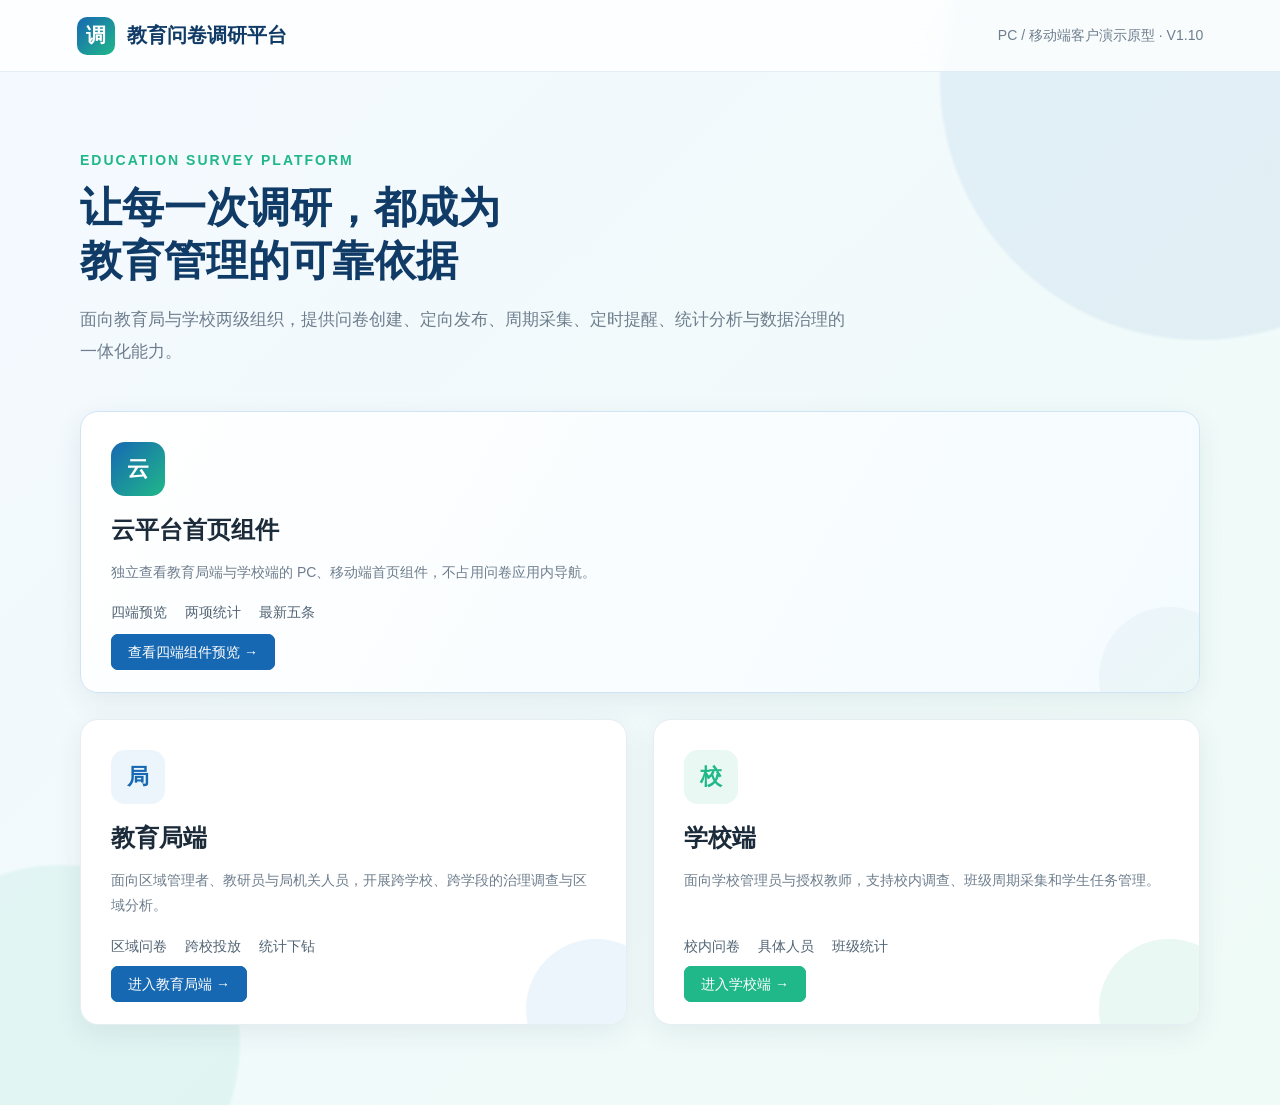
==== commit 9122caa5: "fix: refine PC signature entry and dialog" ====
--- a/index.html
+++ b/index.html
@@ -4,13 +4,13 @@
   <meta charset="utf-8">
   <meta name="viewport" content="width=device-width,initial-scale=1">
   <title>教育局/学校问卷调研应用 · 演示入口</title>
-  <link rel="stylesheet" href="styles.css?v=20260908-location-region-v22">
+  <link rel="stylesheet" href="styles.css?v=20260909-hide-not-started-v36">
 </head>
 <body>
   <div class="landing">
     <header class="landing-head">
       <div class="brand"><span class="brand-mark">调</span>教育问卷调研平台</div>
-      <div class="subtle">PC / 移动端客户演示原型 · V1.9</div>
+      <div class="subtle">PC / 移动端客户演示原型 · V1.10</div>
     </header>
     <main class="landing-main">
       <div class="eyebrow">EDUCATION SURVEY PLATFORM</div>
--- a/styles.css
+++ b/styles.css
@@ -135,6 +135,7 @@
 .stats-info-tip{position:relative;z-index:3;display:inline-grid;width:17px;height:17px;margin-left:4px;place-items:center;border:1px solid #9ba9b4;border-radius:50%;color:#71808c;font:600 11px/1 Arial,sans-serif;vertical-align:1px;cursor:help;outline:0}.stats-info-tip:after{content:attr(data-tip);position:absolute;left:50%;bottom:calc(100% + 9px);width:250px;padding:9px 11px;border-radius:7px;background:#263746;color:#fff;font:12px/1.55 "Microsoft YaHei",sans-serif;text-align:left;white-space:normal;box-shadow:0 8px 22px rgba(20,40,58,.2);opacity:0;pointer-events:none;transform:translate(-50%,4px);transition:.15s}.stats-info-tip:before{content:"";position:absolute;left:50%;bottom:calc(100% + 4px);border:5px solid transparent;border-top-color:#263746;opacity:0;transform:translateX(-50%);transition:.15s}.stats-info-tip:hover:after,.stats-info-tip:hover:before,.stats-info-tip:focus:after,.stats-info-tip:focus:before{opacity:1}.stats-info-tip:hover:after,.stats-info-tip:focus:after{transform:translate(-50%,0)}.stats-info-tip:focus-visible{box-shadow:0 0 0 3px rgba(23,104,178,.16)}.portal-school .stats-info-tip:focus-visible{box-shadow:0 0 0 3px rgba(31,185,139,.18)}
 .stats-date-control{display:flex;align-items:center;gap:9px;color:#667785;font-size:13px}.stats-date-control select{height:36px;min-width:138px;padding:0 32px 0 12px;border:1px solid #d4dde4;border-radius:7px;background:#fff;color:#263746;font:14px "Microsoft YaHei",sans-serif}.stats-date-control select:focus{border-color:var(--blue);outline:2px solid rgba(23,104,178,.12)}.portal-school .stats-date-control select:focus{border-color:var(--green);outline-color:rgba(31,185,139,.14)}.stats-date-empty{color:#8b979f;font-size:13px}.stats-mobile-section-head{display:flex;align-items:center;justify-content:space-between;gap:12px;margin-bottom:16px}.stats-mobile-section-head h2{margin:0}.stats-no-task{display:grid;min-height:150px;place-items:center;border-radius:9px;background:#f7f9fa;color:#8a969f}.external-detail-notice{padding:12px 15px;border:1px solid #f1d7aa;border-radius:9px;background:#fff8ec;color:#8a611e;font-size:13px;line-height:1.65}.pc-people-layout>.external-detail-notice{grid-column:1/-1;grid-row:1}.pc-people-layout:has(>.external-detail-notice) .people-overview,.pc-people-layout:has(>.external-detail-notice) .people-list{grid-row:2}.pc-summary-grid>*.untrackable{cursor:not-allowed;opacity:.78}
 .stats-summary-grid span.stats-info-tip,.pc-summary-grid span.stats-info-tip{display:inline-grid;margin-top:0}
+.device-mobile .stats-list .stats-card-numbers .stats-info-tip{display:none}
 .device-mobile .stats-mobile-section-head{align-items:flex-start;flex-direction:column;margin-bottom:12px}.device-mobile .stats-date-control{width:100%;justify-content:space-between;font-size:12px}.device-mobile .stats-date-control select{height:34px;min-width:142px;font-size:12px}.device-mobile .stats-info-tip{width:16px;height:16px;margin-left:2px;font-size:10px}.device-mobile .stats-info-tip:after{left:auto;right:-10px;width:220px;transform:translateY(4px)}.device-mobile .stats-info-tip:hover:after,.device-mobile .stats-info-tip:focus:after{transform:translateY(0)}.device-mobile .stats-info-tip:before{left:auto;right:-1px;transform:none}.device-mobile .external-detail-notice{margin:0 12px 8px;padding:10px 12px;font-size:11px}.device-mobile .stats-no-task{min-height:120px;font-size:12px}
 
 /* Required survey type in mobile creation */
@@ -154,6 +155,9 @@
 .dynamic-response-form{display:flex;flex-direction:column;gap:16px}.survey-answer-field{padding:16px;border:1px solid var(--line);border-radius:9px}.survey-answer-field h3{margin:0 0 14px;color:#334858;font-size:15px}.survey-answer-field h3 b{color:var(--green)}.survey-answer-field h3 em{margin-left:4px;color:var(--danger);font-style:normal}.survey-answer-field>textarea,.survey-answer-field>input{box-sizing:border-box;width:100%;min-height:42px;padding:10px 12px;border:1px solid #d8e0e5;border-radius:7px;background:#fff}.survey-answer-field>textarea{min-height:90px;resize:vertical}.survey-choice-input{display:flex;flex-direction:column;gap:10px}.survey-choice-input label{display:flex;align-items:center;gap:8px}.survey-choice-input input{width:18px;height:18px}.prototype-answer-action{display:flex;flex-wrap:wrap;gap:8px}.prototype-answer-action input{min-width:220px;flex:1;height:40px;padding:0 11px;border:1px solid #d8e0e5;border-radius:7px;background:#fff}.prototype-answer-action button{height:40px;padding:0 15px;border:1px solid var(--green);border-radius:7px;background:#fff;color:var(--green)}.readonly-answer{margin:0;padding:11px;border-radius:7px;background:#f6f8f9;color:#536572}.mobile-dynamic-form .survey-answer-field{border:0;border-bottom:10px solid #f5f6f7;border-radius:0;padding:24px 20px;background:#fff}.mobile-dynamic-form .survey-answer-field h3{font-size:18px;font-weight:400}.mobile-dynamic-form .survey-answer-field>textarea,.mobile-dynamic-form .survey-answer-field>input{font-size:16px}
 @media(max-width:1250px){.editor.inline-editor{grid-template-columns:170px minmax(0,1fr)}}
 .device-mobile .mobile-created-questions{margin:0;background:#f5f6f7}.device-mobile .mobile-created-questions .inline-question-card{margin:0 0 10px;border:0;border-radius:0;padding:18px 15px}.device-mobile .mobile-created-questions .inline-q-head>b{font-size:17px}.device-mobile .mobile-created-questions .inline-q-title{font-size:16px}.device-mobile .mobile-created-questions .inline-q-settings{gap:16px}.device-mobile .mobile-created-questions .question-drop-zone{display:none}.device-mobile .mobile-created-questions .q-menu-popover{position:fixed;right:max(18px,calc((100vw - 660px)/2 + 18px));top:auto;width:140px}.device-mobile .prototype-answer-action{flex-direction:column}.device-mobile .prototype-answer-action input{box-sizing:border-box;width:100%;min-width:0;flex:none}.device-mobile .prototype-answer-action button{width:100%}
+
+/* Mobile signature prototype */
+.mobile-signature-answer{position:relative;min-height:84px}.mobile-signature-answer>input{display:none}.mobile-signature-empty{box-sizing:border-box;width:142px;height:84px;border:1px dashed #aeb6bc;border-radius:7px;background:#fff;color:#202c35;font-size:15px}.mobile-signature-result{position:relative;box-sizing:border-box;width:142px;height:84px;display:none;align-items:center;justify-content:center;border:1px dashed #aeb6bc;background:#fff;color:#17232d}.mobile-signature-answer.signed .mobile-signature-empty{display:none}.mobile-signature-answer.signed .mobile-signature-result{display:flex}.mobile-signature-thumbnail{width:116px;height:60px}.mobile-signature-remove{position:absolute;right:-8px;top:-8px;width:22px;height:22px;display:grid;place-items:center;border:2px solid #fff;border-radius:50%;background:#f04423;color:#fff;font-size:20px;line-height:17px}.mobile-signature-answer.readonly .mobile-signature-result{border-style:solid;border-color:#e1e6e9}.mobile-signature-mask{position:absolute;inset:0;z-index:260;overflow:hidden;background:rgba(0,0,0,.62)}.mobile-signature-open{overflow:hidden!important}.mobile-signature-scroll-lock{overflow:hidden!important}.mobile-signature-landscape{position:absolute;left:50%;top:50%;box-sizing:border-box;padding:12px;border-radius:10px;background:#fff;box-shadow:0 18px 60px rgba(0,0,0,.34);transform:translate(-50%,-50%) rotate(90deg);transform-origin:center}.mobile-signature-pad{position:relative;height:calc(100% - 58px);overflow:hidden;border:1px dashed #d8dde1;background:#fff;color:#111}.mobile-signature-pad>span{position:absolute;right:12px;top:10px;color:#4e555a;font-size:13px}.mobile-signature-pad>small{position:absolute;right:12px;bottom:9px;color:#a2a9ae;font-size:10px}.mobile-signature-pad-stroke{position:absolute;left:8%;top:18%;width:66%;height:64%;transition:.16s}.mobile-signature-pad-stroke.hidden{opacity:0}.mobile-signature-pad-stroke.previewing{filter:drop-shadow(0 2px 2px rgba(0,0,0,.2));transform:scale(1.04)}.mobile-signature-tools{position:absolute;left:12px;right:88px;bottom:10px;height:42px;display:flex;align-items:center;gap:7px}.mobile-signature-tools>i{width:31px;height:31px;flex:0 0 31px;border-radius:50%;background:#171717}.mobile-signature-tools button{width:48px;height:38px;border:0;border-radius:5px;background:#f5f6f7;color:#5f676d;font-size:12px}.mobile-signature-tools button.active{background:#ebf6ff;color:#1377c8}.mobile-signature-complete{position:absolute;right:12px;bottom:10px;width:64px;height:42px;border:0;border-radius:5px;background:#168ee4;color:#fff;font-size:14px}.qr-phone-shell{position:relative}
 
 /* Stable three-card statistics summary on PC and mobile. */
 .pc-summary-grid .rate.untrackable,.stats-summary-grid .rate.untrackable{cursor:default;opacity:.78}.pc-summary-grid .rate.untrackable strong,.stats-summary-grid .rate.untrackable strong{color:var(--muted)}.stats-summary-grid .untrackable{cursor:default}@media(max-width:720px){.stats-summary-grid{grid-template-columns:repeat(3,minmax(0,1fr))}.stats-summary-rate{grid-column:auto}.stats-summary-grid .untrackable strong{color:var(--muted)}}
@@ -219,6 +223,9 @@
 .asset-save-toolbar{display:flex;align-items:center;justify-content:space-between;gap:18px;margin:0 0 12px;padding:12px 14px;border:1px solid #cfece2;border-radius:9px;background:#f2fbf7}.asset-save-toolbar>div{display:flex;min-width:0;flex-direction:column;gap:3px}.asset-save-toolbar b{color:#294254;font-size:14px}.asset-save-toolbar span{color:#71808c;font-size:12px}.asset-save-toolbar>.btn{flex:0 0 auto}.resource-picker-head>div:only-child h3{margin-bottom:0}.pc-resource-picker{min-height:390px}.resource-folder-name-modal{box-sizing:border-box;width:min(500px,calc(100vw - 32px));padding:0;overflow:hidden}.resource-folder-name-head{display:flex;align-items:flex-start;justify-content:space-between;padding:22px 24px 16px;border-bottom:1px solid var(--line)}.resource-folder-name-head h3{margin:0 0 6px;font-size:19px}.resource-folder-name-head p{margin:0;color:var(--muted);font-size:12px}.resource-folder-name-head>button{width:34px;height:34px;flex:0 0 34px;border:0;border-radius:50%;background:#f0f3f5;color:#52616e;font-size:24px;line-height:1;cursor:pointer}.resource-folder-name-field{display:block;padding:24px}.resource-folder-name-field>span{display:block;margin-bottom:9px;color:#344b5c;font-size:14px;font-weight:600}.resource-folder-name-field>input{box-sizing:border-box;width:100%;height:42px;padding:0 12px;border:1px solid #cfd8df;border-radius:7px;background:#fff;color:var(--ink);font-size:14px;outline:0}.resource-folder-name-field>input:focus{border-color:var(--green);box-shadow:0 0 0 3px rgba(32,184,137,.1)}.resource-folder-name-field>small{display:flex;min-height:22px;align-items:flex-start;justify-content:space-between;gap:12px;padding-top:7px}.resource-folder-name-field>small em{color:#d64747;font-style:normal}.resource-folder-name-field>small b{margin-left:auto;color:#8b969e;font-weight:400;white-space:nowrap}.resource-folder-name-field>small b i{font-style:normal}.resource-folder-name-modal>.modal-actions{margin:0;padding:15px 24px;border-top:1px solid var(--line);background:#fafbfc}.save-progress-modal.save-progress-only{box-sizing:border-box;width:min(440px,calc(100vw - 40px));padding:30px 28px 24px}.save-progress-only .save-progress-track{height:12px}.save-progress-percent{margin-top:12px;color:#52616e;font-size:14px;font-weight:600;text-align:center}
 @media(max-width:720px){.asset-save-toolbar{align-items:flex-start}.asset-save-toolbar>div{padding-top:2px}.resource-folder-name-modal{width:calc(100vw - 28px);border-radius:16px}.resource-folder-name-head{padding:19px 18px 14px}.resource-folder-name-field{padding:20px 18px}.resource-folder-name-modal>.modal-actions{padding:13px 18px}.save-progress-modal.save-progress-only{width:calc(100vw - 48px);padding:26px 22px 20px;border-radius:14px}}
 
+/* Submitted responses are permanently read-only. */
+.response-readonly-tag,.mobile-response-readonly{display:inline-flex;align-items:center;min-height:30px;padding:0 11px;border-radius:15px;background:#f1f4f6;color:#657684;font-size:12px;font-weight:600;white-space:nowrap}.mobile-response-readonly{justify-content:center;margin-bottom:8px}
+
 /* Keep the cloud-platform widget visible as an external showcase entry. */
 .cloud-widget-portal{grid-column:1/-1;border-color:#cfe4f4;background:linear-gradient(120deg,#fff 0,#f4fbff 100%)}.cloud-widget-portal:after{background:linear-gradient(135deg,var(--blue-soft),var(--green-soft))}.cloud-widget-portal .portal-icon{background:linear-gradient(135deg,var(--blue),var(--green));color:#fff}.cloud-widget-portal p{min-height:0}.cloud-widget-portal .portal-meta{margin-bottom:22px}
 @media(max-width:720px){.landing-head{height:auto;min-height:64px;padding:12px 18px;gap:12px}.landing-head .subtle{font-size:12px;text-align:right}.landing-main{padding:46px 18px}.landing h1{font-size:32px}.lead{font-size:16px}.portal-grid{grid-template-columns:1fr;gap:18px;margin-top:30px}.cloud-widget-portal{grid-column:auto}.portal-card{padding:24px}.portal-meta{flex-wrap:wrap;gap:10px 16px}}
@@ -226,5 +233,13 @@
 /* PC survey creation: template selection stays in a focused modal. */
 .template-select-mask{position:fixed;inset:0;z-index:230;box-sizing:border-box;display:flex;align-items:center;justify-content:center;padding:32px;background:rgba(13,35,56,.52)}.template-select-modal{position:relative;box-sizing:border-box;width:min(960px,calc(100vw - 64px));max-height:min(760px,calc(100vh - 64px));display:flex;flex-direction:column;overflow:hidden;border-radius:14px;background:#fff;box-shadow:0 24px 80px rgba(0,0,0,.3);color:var(--ink);text-align:left}.template-select-head{display:flex;flex:0 0 auto;align-items:flex-start;justify-content:space-between;gap:20px;padding:22px 26px 18px;border-bottom:1px solid var(--line)}.template-select-head h2{margin:0 0 6px;font-size:21px}.template-select-head p{margin:0;color:var(--muted);font-size:12px}.template-select-close{display:grid;width:34px;height:34px;flex:0 0 34px;place-items:center;border:0;border-radius:50%;background:#eef2f5;color:#52616e;font-size:25px;line-height:1;cursor:pointer}.template-select-close:hover,.template-select-close:focus-visible{outline:2px solid #b9d3e7;background:#dfe8ef}.template-select-filters{display:grid;grid-template-columns:minmax(260px,1fr) 280px auto;flex:0 0 auto;align-items:end;gap:14px;padding:18px 26px;background:#f8fafb}.template-select-filters label{display:flex;min-width:0;flex-direction:column;gap:7px;color:#536674;font-size:13px}.template-select-filters input,.template-select-filters select{box-sizing:border-box;width:100%;height:40px;border:1px solid #d6dfe6;border-radius:7px;background:#fff;padding:0 11px;color:var(--ink);font-size:14px;outline:0}.template-select-filters input:focus,.template-select-filters select:focus{border-color:var(--blue);box-shadow:0 0 0 3px rgba(23,104,178,.1)}.portal-school .template-select-filters input:focus,.portal-school .template-select-filters select:focus{border-color:var(--green);box-shadow:0 0 0 3px rgba(32,184,137,.1)}.template-select-filters em{padding-bottom:11px;color:var(--muted);font-size:12px;font-style:normal;white-space:nowrap}.template-select-body{min-height:0;flex:1;overflow:auto;padding:0 26px 22px}.template-select-table-wrap{margin-top:18px}.template-select-table{table-layout:fixed}.template-select-table th:nth-child(1){width:72px}.template-select-table th:nth-child(2){width:25%}.template-select-table th:nth-child(4){width:185px}.template-select-table tbody tr[data-template-pick]{cursor:pointer;transition:background-color .15s}.template-select-table tbody tr[data-template-pick]:hover,.template-select-table tbody tr[data-template-pick]:focus-visible{outline:0;background:var(--blue-soft)}.portal-school .template-select-table tbody tr[data-template-pick]:hover,.portal-school .template-select-table tbody tr[data-template-pick]:focus-visible{background:var(--green-soft)}.template-select-intro{overflow:hidden;color:#60717e;text-overflow:ellipsis;white-space:nowrap}.template-select-table-wrap>.pagination{padding:14px 0 2px}.template-select-modal>.overlay-prd-trigger{right:70px;top:26px}
 
+/* PC survey creation: single-select a template, then confirm. */
+.template-select-table th:nth-child(1){width:104px}.template-select-index{display:flex;align-items:center;gap:13px}.template-select-index input{width:18px;height:18px;flex:0 0 18px;margin:0;accent-color:var(--blue);cursor:pointer}.portal-school .template-select-index input{accent-color:var(--green)}.template-select-index b{min-width:18px;font-weight:400;text-align:center}.template-select-table tbody tr[data-template-pick].selected{background:var(--blue-soft)}.portal-school .template-select-table tbody tr[data-template-pick].selected{background:var(--green-soft)}.template-select-table tbody tr[data-template-pick].selected td{border-bottom-color:#cfe0ee}.portal-school .template-select-table tbody tr[data-template-pick].selected td{border-bottom-color:#cbeadd}.template-select-footer{display:flex;flex:0 0 auto;align-items:center;justify-content:flex-end;gap:12px;padding:16px 26px;border-top:1px solid var(--line);background:#fff}.template-select-footer .btn{min-width:104px;height:42px;padding:0 20px;font-size:14px}.template-select-footer .btn:disabled{cursor:not-allowed;opacity:.45}.template-select-footer .btn.primary:disabled:hover{border-color:var(--blue);background:var(--blue)}.portal-school .template-select-footer .btn.primary{border-color:var(--green);background:var(--green)}.template-select-table tr:focus-visible{outline:2px solid var(--blue)!important;outline-offset:-2px}.portal-school .template-select-table tr:focus-visible{outline-color:var(--green)!important}
+
 /* Province-city-district response selector */
-.location-answer{display:flex;flex-direction:column;gap:10px}.location-select-row{display:grid;grid-template-columns:repeat(3,minmax(0,1fr));gap:10px}.location-select-row select,.location-detail-input{box-sizing:border-box;width:100%;height:42px;border:1px solid #d8e0e5;border-radius:7px;background:#fff;padding:0 11px;color:#334858;font-size:14px}.location-select-row select:disabled{background:#f5f7f8;color:#a4adb5}.location-select-row select:focus,.location-detail-input:focus{border-color:var(--blue);outline:0;box-shadow:0 0 0 3px rgba(23,104,178,.1)}.portal-school .location-select-row select:focus,.portal-school .location-detail-input:focus{border-color:var(--green);box-shadow:0 0 0 3px rgba(32,184,137,.1)}.mobile-location-trigger{box-sizing:border-box;width:100%;min-height:48px;display:flex;align-items:center;justify-content:space-between;gap:12px;border:0;border-bottom:1px solid #e7ebee;background:#fff;padding:0 4px;color:#9aa4ad;font-size:16px;text-align:left}.mobile-location-trigger.selected{color:#334858}.mobile-location-trigger i{color:#9aa4ad;font-size:28px;font-style:normal}.location-picker-mask{position:absolute;inset:0;z-index:180;display:flex;align-items:flex-end;justify-content:center;background:rgba(13,35,56,.5);border-radius:inherit;overflow:hidden}.mobile-location-sheet{box-sizing:border-box;width:100%;height:min(82%,720px);display:flex;flex-direction:column;border-radius:18px 18px 0 0;background:#fff;box-shadow:0 -16px 48px rgba(13,35,56,.2);overflow:hidden}.mobile-location-sheet header{height:64px;flex:0 0 64px;display:grid;grid-template-columns:48px 1fr 48px;align-items:center;border-bottom:1px solid #edf0f2}.mobile-location-sheet header h2{grid-column:2;margin:0;text-align:center;font-size:19px;font-weight:500}.mobile-location-sheet header button{grid-column:3;width:48px;height:48px;border:0;background:transparent;color:#56636d;font-size:31px;line-height:1}.mobile-location-tabs{display:flex;flex:0 0 auto;gap:28px;overflow-x:auto;padding:0 20px;border-bottom:1px solid #edf0f2}.mobile-location-tabs button{position:relative;min-width:max-content;height:54px;border:0;background:#fff;padding:0 0;color:#283844;font-size:16px}.mobile-location-tabs button:disabled{color:#abb3b9}.mobile-location-tabs button.active:after{content:"";position:absolute;left:0;right:0;bottom:0;height:3px;background:var(--green)}.mobile-location-list{min-height:0;flex:1;overflow-y:auto;padding:7px 20px 18px}.mobile-location-list button{width:100%;min-height:50px;display:grid;grid-template-columns:minmax(0,1fr) 30px;align-items:center;border:0;background:#fff;padding:0 6px;color:#33414c;font-size:17px;text-align:left}.mobile-location-list button i{color:var(--green);font-size:22px;font-style:normal;text-align:center}.mobile-location-list button:focus-visible{outline:2px solid var(--green);outline-offset:-2px}.device-mobile .location-select-row{grid-template-columns:1fr}.device-mobile .location-detail-input{height:48px;font-size:16px}
+.location-answer{display:flex;flex-direction:column;gap:10px}.location-select-row{display:grid;grid-template-columns:repeat(3,minmax(0,1fr));gap:10px}.location-select-row select{box-sizing:border-box;width:100%;height:42px;border:1px solid #d8e0e5;border-radius:7px;background:#fff;padding:0 11px;color:#334858;font-size:14px}.location-select-row select:disabled{background:#f5f7f8;color:#a4adb5}.location-select-row select:focus{border-color:var(--blue);outline:0;box-shadow:0 0 0 3px rgba(23,104,178,.1)}.portal-school .location-select-row select:focus{border-color:var(--green);box-shadow:0 0 0 3px rgba(32,184,137,.1)}.mobile-location-trigger{box-sizing:border-box;width:100%;min-height:48px;display:flex;align-items:center;justify-content:space-between;gap:12px;border:0;border-bottom:1px solid #e7ebee;background:#fff;padding:0 4px;color:#9aa4ad;font-size:16px;text-align:left}.mobile-location-trigger.selected{color:#334858}.mobile-location-trigger i{color:#9aa4ad;font-size:28px;font-style:normal}.location-picker-mask{position:absolute;inset:0;z-index:180;display:flex;align-items:flex-end;justify-content:center;background:rgba(13,35,56,.5);border-radius:inherit;overflow:hidden}.mobile-location-sheet{box-sizing:border-box;width:100%;height:min(82%,720px);display:flex;flex-direction:column;border-radius:18px 18px 0 0;background:#fff;box-shadow:0 -16px 48px rgba(13,35,56,.2);overflow:hidden}.mobile-location-sheet header{height:64px;flex:0 0 64px;display:grid;grid-template-columns:48px 1fr 48px;align-items:center;border-bottom:1px solid #edf0f2}.mobile-location-sheet header h2{grid-column:2;margin:0;text-align:center;font-size:19px;font-weight:500}.mobile-location-sheet header button{grid-column:3;width:48px;height:48px;border:0;background:transparent;color:#56636d;font-size:31px;line-height:1}.mobile-location-tabs{display:flex;flex:0 0 auto;gap:28px;overflow-x:auto;padding:0 20px;border-bottom:1px solid #edf0f2}.mobile-location-tabs button{position:relative;min-width:max-content;height:54px;border:0;background:#fff;padding:0 0;color:#283844;font-size:16px}.mobile-location-tabs button:disabled{color:#abb3b9}.mobile-location-tabs button.active:after{content:"";position:absolute;left:0;right:0;bottom:0;height:3px;background:var(--green)}.mobile-location-list{min-height:0;flex:1;overflow-y:auto;padding:7px 20px 18px}.mobile-location-list button{width:100%;min-height:50px;display:grid;grid-template-columns:minmax(0,1fr) 30px;align-items:center;border:0;background:#fff;padding:0 6px;color:#33414c;font-size:17px;text-align:left}.mobile-location-list button i{color:var(--green);font-size:22px;font-style:normal;text-align:center}.mobile-location-list button:focus-visible{outline:2px solid var(--green);outline-offset:-2px}.device-mobile .location-select-row{grid-template-columns:1fr}
+
+/* PC response signature area and confirmation dialog */
+.device-pc .pc-signature-answer{width:100%}.device-pc .pc-signature-answer>input{display:none}.device-pc .pc-signature-trigger{box-sizing:border-box;width:100%;display:flex;flex-direction:column;gap:12px;padding:12px;border:1px solid #d7e0e6;border-radius:9px;background:#fff;color:#34495a;text-align:left}.device-pc .pc-signature-preview{box-sizing:border-box;width:100%;height:142px;display:grid;place-items:center;overflow:hidden;border:1px dashed #c8d1d8;border-radius:7px;background:#fff;color:#1b2730}.device-pc .pc-signature-action{align-self:flex-end;min-width:86px;height:36px;padding:0 16px;border:1px solid var(--blue);border-radius:6px;background:#fff;color:var(--blue);font-size:14px;font-weight:600;transition:background .16s,color .16s,box-shadow .16s}.device-pc .pc-signature-action:hover,.device-pc .pc-signature-action:focus-visible{outline:0;background:var(--blue);color:#fff;box-shadow:0 0 0 3px rgba(23,104,178,.1)}.device-pc .portal-school .pc-signature-action{border-color:var(--green);color:var(--green)}.device-pc .portal-school .pc-signature-action:hover,.device-pc .portal-school .pc-signature-action:focus-visible{background:var(--green);color:#fff;box-shadow:0 0 0 3px rgba(32,184,137,.1)}.pc-signature-main-visual{width:min(360px,70%);height:112px;object-fit:contain;color:#20262b}.pc-signature-readonly{box-sizing:border-box;width:min(460px,100%);min-height:132px;display:grid;place-items:center;border:1px solid #e0e5e9;border-radius:8px;background:#fff;color:#20262b}.pc-signature-readonly-visual{width:min(340px,78%);height:104px;object-fit:contain}.response-signature-content{width:min(420px,100%);min-height:118px;display:grid;place-items:center;border:1px solid #e2e7ea;border-radius:8px;background:#fff;color:#20262b}.response-signature-visual{width:min(320px,78%);height:96px;object-fit:contain}.signature-image{display:block}.signature-render{display:block}
+.device-pc .pc-signature-mask{box-sizing:border-box;padding:24px;background:rgba(28,32,35,.55)}.device-pc .pc-signature-modal{box-sizing:border-box;width:min(1120px,calc(100vw - 72px));max-width:none;max-height:calc(100vh - 48px);display:flex;flex-direction:column;overflow:hidden;padding:0;border:1px solid #dfe3e6;border-radius:6px;background:#fff;text-align:left}.pc-signature-modal>.overlay-prd-trigger{right:70px;top:25px}.pc-signature-modal-head{height:78px;display:flex;flex:0 0 78px;align-items:center;justify-content:space-between;padding:0 26px 0 36px;border-bottom:1px solid #e8ebed}.pc-signature-modal-head h3{margin:0;font-size:22px;font-weight:500}.pc-signature-close{width:38px;height:38px;display:grid;place-items:center;border:0;background:transparent;color:#858585;font-size:34px;font-weight:300;line-height:1}.pc-signature-close:hover,.pc-signature-close:focus-visible{border-radius:6px;outline:0;background:#f1f3f4;color:#4e5860}.pc-signature-canvas-wrap{min-height:0;flex:1;padding:34px 36px}.pc-signature-canvas{box-sizing:border-box;width:100%;height:clamp(360px,58vh,560px);display:block;border:1px solid #d5d8da;border-radius:6px;background:#fff;cursor:crosshair;touch-action:none}.pc-signature-canvas:focus-visible{border-color:var(--green);outline:0;box-shadow:0 0 0 3px rgba(32,184,137,.1)}.pc-signature-modal-actions{height:80px;display:flex;flex:0 0 80px;align-items:center;justify-content:flex-end;gap:12px;padding:0 24px;border-top:1px solid #eceeef;background:#fff}.pc-signature-modal-actions .btn{min-width:98px;height:46px;padding:0 20px;font-size:16px}.pc-signature-modal-actions .btn:disabled{cursor:not-allowed;opacity:.45}
+@media(max-height:780px){.device-pc .pc-signature-modal{max-height:calc(100vh - 28px)}.pc-signature-modal-head{height:66px;flex-basis:66px}.pc-signature-canvas-wrap{padding:22px 28px}.pc-signature-canvas{height:clamp(300px,54vh,430px)}.pc-signature-modal-actions{height:68px;flex-basis:68px}}
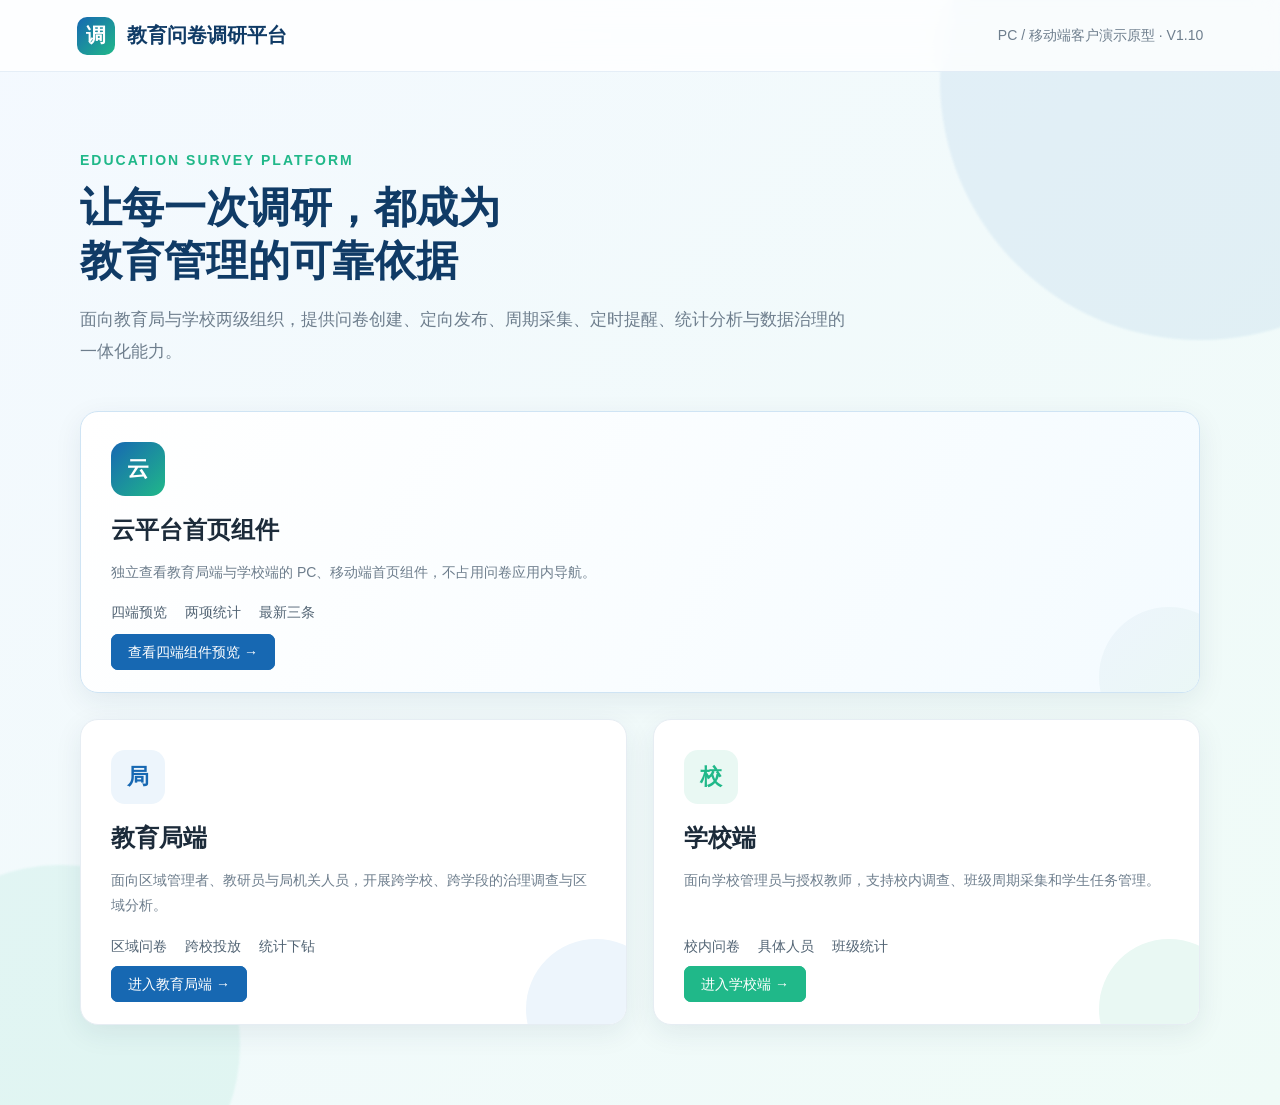
==== commit 6a31e21a: "fix: limit homepage latest surveys to three on all devices" ====
--- a/index.html
+++ b/index.html
@@ -4,7 +4,7 @@
   <meta charset="utf-8">
   <meta name="viewport" content="width=device-width,initial-scale=1">
   <title>教育局/学校问卷调研应用 · 演示入口</title>
-  <link rel="stylesheet" href="styles.css?v=20260909-hide-not-started-v36">
+  <link rel="stylesheet" href="styles.css?v=20260910-my-survey-edit-v40">
 </head>
 <body>
   <div class="landing">
@@ -21,7 +21,7 @@
           <div class="portal-icon">云</div>
           <h2>云平台首页组件</h2>
           <p>独立查看教育局端与学校端的 PC、移动端首页组件，不占用问卷应用内导航。</p>
-          <div class="portal-meta"><span>四端预览</span><span>两项统计</span><span>最新五条</span></div>
+          <div class="portal-meta"><span>四端预览</span><span>两项统计</span><span>最新三条</span></div>
           <a class="btn primary" href="问卷调研云平台首页组件_四端预览.html">查看四端组件预览 →</a>
         </article>
         <article class="portal-card">
--- a/styles.css
+++ b/styles.css
@@ -145,7 +145,7 @@
 .tag.not_started{background:#edf4ff;color:#356ac3}.tag.fill-not_started{background:#eef4ff;color:#356ac3}.tag.fill-submitted{background:#e9f8f3;color:#168c69}.external-publish-setting{margin-top:2px;border-radius:8px 8px 0 0}.external-publish-setting input{appearance:none;width:44px;height:25px;border-radius:14px;background:#dfe5e9;position:relative;cursor:pointer}.external-publish-setting input:after{content:"";position:absolute;width:21px;height:21px;left:2px;top:2px;border-radius:50%;background:#fff;box-shadow:0 1px 4px rgba(0,0,0,.25);transition:.18s}.external-publish-setting input:checked{background:var(--blue)}.portal-school .external-publish-setting input:checked{background:var(--green)}.external-publish-setting input:checked:after{left:21px}.external-publish-note{padding:12px 14px;border:1px solid var(--line);border-top:0;border-radius:0 0 8px 8px;background:#f7f8f9;color:#687884;font-size:12px;line-height:1.6}.collection-section-title{margin-top:24px}.cloud-widget-row .tag.not_started,.cloud-mobile-latest-row .tag.not_started{margin-left:6px;padding:2px 6px;font-size:10px;font-style:normal;vertical-align:1px}.mobile-unavailable{display:flex;min-height:420px;align-items:center;justify-content:center;flex-direction:column;gap:10px;padding:28px;background:#fff;color:#87939c;text-align:center}.mobile-unavailable i{display:grid;width:48px;height:48px;place-items:center;border-radius:50%;background:#edf4ff;color:#356ac3;font-size:25px;font-style:normal}.mobile-unavailable b{color:#334754;font-size:18px}.mobile-unavailable span{max-width:360px;line-height:1.7}.device-mobile .mobile-settings>p.mobile-external-note{padding:13px;background:#f5f6f7;color:#344b5b;font-size:13px;line-height:1.65}.device-mobile .mobile-settings-confirm{margin-top:14px}.device-mobile .mobile-recipient-tabs.two-tabs{grid-template-columns:repeat(2,1fr)}
 .collection-daily-setting.is-disabled{background:#f7f8fa;color:#929da6}.collection-daily-setting input:disabled{cursor:not-allowed;opacity:.55}.field.collection-daily-setting input:disabled{background:#f3f5f7;color:#9aa4ad}.device-mobile .mobile-daily-setting.is-disabled{background:#fafbfc;color:#9aa4ad}.device-mobile .mobile-daily-setting input:disabled{cursor:not-allowed;opacity:.55}
 
-.detail-info-grid .detail-data-scope{grid-column:1/-1}
+.detail-info-grid .detail-recipients{grid-column:1/-1}.detail-recipient-names{white-space:normal;overflow-wrap:anywhere;word-break:break-word;line-height:1.7}
 
 /* Recipient overview and category pickers */
 .recipient-overview-card{max-width:none}.recipient-overview-rule{margin:-2px 0 16px;color:var(--muted);font-size:13px}.recipient-overview-list{display:flex;flex-direction:column;gap:12px}.recipient-overview-module{overflow:hidden;border:1px solid #dfe6eb;border-radius:10px;background:#fff;transition:.15s}.recipient-overview-module.active{border-color:var(--blue);box-shadow:0 0 0 3px rgba(23,104,178,.07)}.portal-school .recipient-overview-module.active{border-color:var(--green);box-shadow:0 0 0 3px rgba(32,184,137,.08)}.recipient-overview-module>header{display:flex;align-items:center;justify-content:space-between;gap:18px;padding:16px 18px 12px}.recipient-overview-module h3{margin:0 0 5px;font-size:16px}.recipient-overview-module p{margin:0;color:var(--muted);font-size:12px}.recipient-overview-module>header>button,.recipient-inline-picker>header>button{height:34px;flex:0 0 auto;padding:0 14px;border:1px solid var(--blue);border-radius:7px;background:#fff;color:var(--blue);font-weight:700}.portal-school .recipient-overview-module>header>button,.portal-school .recipient-inline-picker>header>button{border-color:var(--green);color:var(--green)}.recipient-module-selection{min-height:42px;padding:0 18px 14px}.recipient-module-empty{display:block;padding:9px 11px;border-radius:7px;background:#f6f8fa;color:#929da5;font-size:12px}.recipient-module-tags{display:flex;flex-wrap:wrap;gap:8px}.recipient-module-tags>span{display:inline-flex;align-items:center;gap:7px;max-width:100%;padding:7px 9px;border-radius:7px;background:var(--blue-soft);color:#315b82;font-size:12px}.portal-school .recipient-module-tags>span{background:var(--green-soft);color:#197c61}.recipient-module-tags button{width:18px;height:18px;flex:0 0 18px;border:0;border-radius:50%;background:rgba(255,255,255,.75);color:inherit;line-height:18px}.recipient-inline-picker{margin-top:16px;padding:18px;border:1px solid #dfe6eb;border-radius:10px;background:#fbfcfd}.recipient-inline-picker>header{display:flex;align-items:flex-start;justify-content:space-between;gap:16px;margin-bottom:14px}.recipient-inline-picker h3{margin:0 0 5px;font-size:16px}.recipient-inline-picker header p{margin:0;color:var(--muted);font-size:12px}.recipient-inline-picker .pc-recipient-tree{background:#fff}.recipient-inline-picker>.notice{margin:12px 0 0}.recipient-overview-total{display:flex;justify-content:flex-end;gap:22px;margin-top:14px;padding:12px 4px;color:#687985;font-size:13px}.recipient-overview-total b{color:var(--ink)}.recipient-overview-intro{display:flex;flex-direction:column;gap:5px;padding:16px 14px 12px}.recipient-overview-intro span{color:#7b8790;font-size:12px}.device-mobile .mobile-recipient-overview{background:#f5f6f7;padding-bottom:18px}.device-mobile .mobile-recipient-overview .recipient-overview-list{gap:10px;padding:0 12px}.device-mobile .recipient-overview-module>header{padding:14px 14px 10px}.device-mobile .recipient-overview-module h3{font-size:15px}.device-mobile .recipient-overview-module p{max-width:230px;font-size:11px;line-height:1.5}.device-mobile .recipient-overview-module>header>button{height:32px;padding:0 11px;font-size:12px}.device-mobile .recipient-module-selection{padding:0 14px 12px}.device-mobile .recipient-inline-picker{margin:12px;padding:14px 0 10px;border-radius:10px;background:#fff}.device-mobile .recipient-inline-picker>header{padding:0 14px;margin-bottom:10px}.device-mobile .recipient-inline-picker>header>button{height:32px;font-size:12px}.device-mobile .recipient-inline-picker>.notice{margin:10px 12px 0}.device-mobile .mobile-settings-recipient{box-sizing:border-box;display:flex;min-height:70px;align-items:center;justify-content:space-between;gap:14px;padding:12px 20px;border-bottom:1px solid var(--line);background:#fff;color:var(--ink)}.device-mobile .mobile-settings-recipient>span{display:flex;min-width:0;flex:1;flex-direction:column;gap:5px}.device-mobile .mobile-settings-recipient small{overflow:hidden;color:#84909a;font-size:11px;text-overflow:ellipsis;white-space:nowrap}.device-mobile .mobile-settings-recipient em{flex:0 0 auto;color:#89959f;font-size:13px;font-style:normal}.device-mobile .mobile-settings>.mobile-settings-recipient+label{border-top:8px solid #f5f6f7}
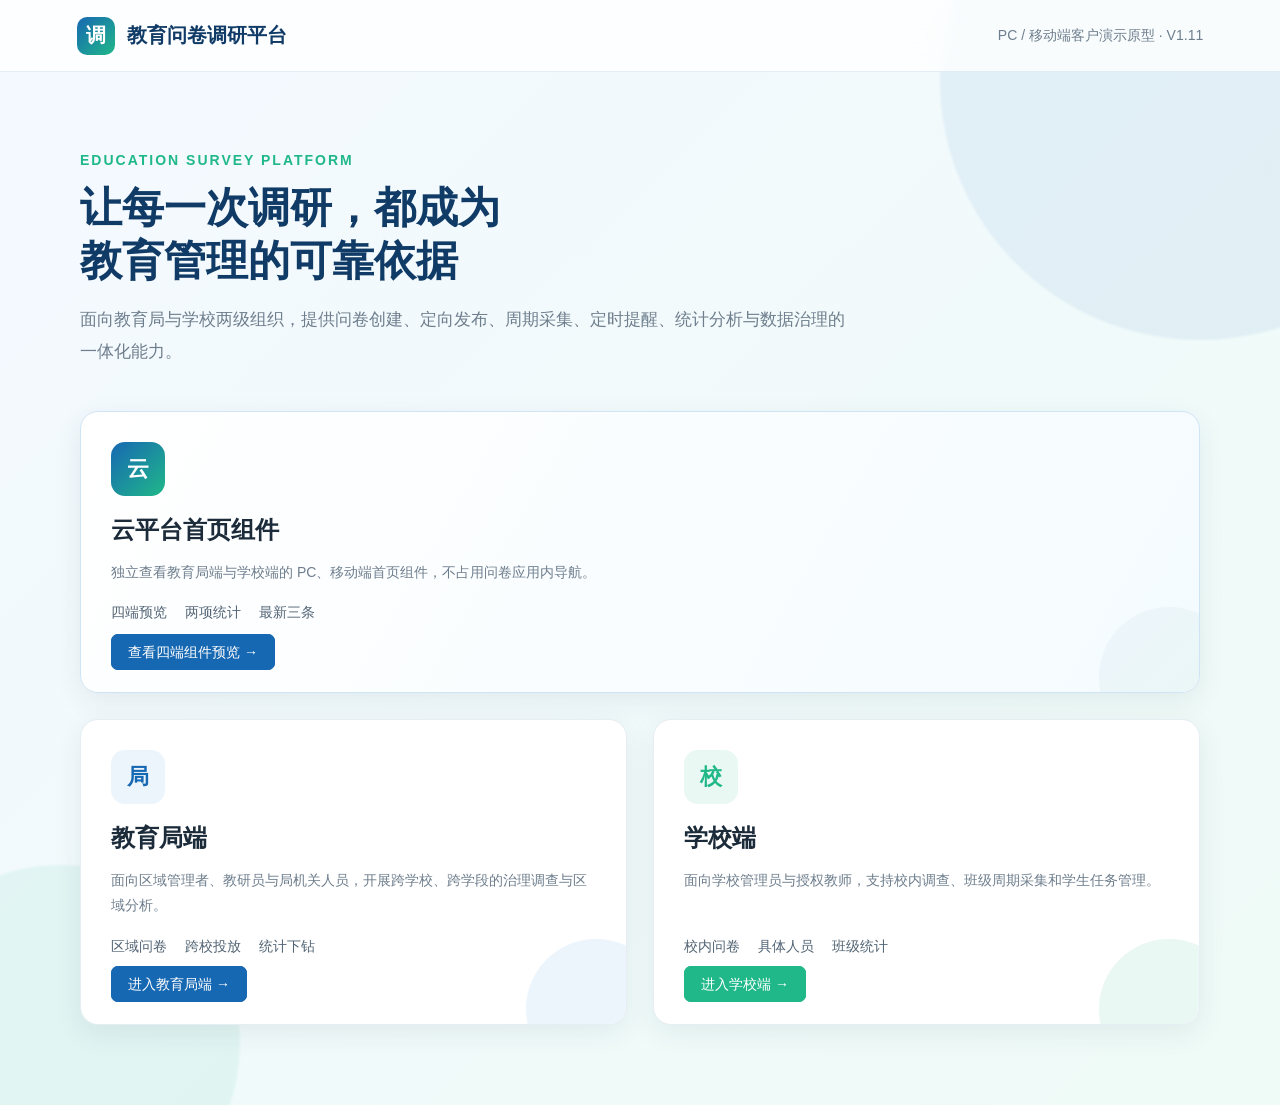
==== commit 0fdcc4f1: "feat: publish PC survey import, roles, filters and backend PRD" ====
--- a/index.html
+++ b/index.html
@@ -1,45 +1,45 @@
-<!doctype html>
-<html lang="zh-CN">
-<head>
-  <meta charset="utf-8">
-  <meta name="viewport" content="width=device-width,initial-scale=1">
-  <title>教育局/学校问卷调研应用 · 演示入口</title>
-  <link rel="stylesheet" href="styles.css?v=20260910-my-survey-edit-v40">
-</head>
-<body>
-  <div class="landing">
-    <header class="landing-head">
-      <div class="brand"><span class="brand-mark">调</span>教育问卷调研平台</div>
-      <div class="subtle">PC / 移动端客户演示原型 · V1.10</div>
-    </header>
-    <main class="landing-main">
-      <div class="eyebrow">EDUCATION SURVEY PLATFORM</div>
-      <h1>让每一次调研，都成为<br>教育管理的可靠依据</h1>
-      <p class="lead">面向教育局与学校两级组织，提供问卷创建、定向发布、周期采集、定时提醒、统计分析与数据治理的一体化能力。</p>
-      <div class="portal-grid">
-        <article class="portal-card cloud-widget-portal">
-          <div class="portal-icon">云</div>
-          <h2>云平台首页组件</h2>
-          <p>独立查看教育局端与学校端的 PC、移动端首页组件，不占用问卷应用内导航。</p>
-          <div class="portal-meta"><span>四端预览</span><span>两项统计</span><span>最新三条</span></div>
-          <a class="btn primary" href="问卷调研云平台首页组件_四端预览.html">查看四端组件预览 →</a>
-        </article>
-        <article class="portal-card">
-          <div class="portal-icon">局</div>
-          <h2>教育局端</h2>
-          <p>面向区域管理者、教研员与局机关人员，开展跨学校、跨学段的治理调查与区域分析。</p>
-          <div class="portal-meta"><span>区域问卷</span><span>跨校投放</span><span>统计下钻</span></div>
-          <a class="btn primary" href="bureau.html">进入教育局端 →</a>
-        </article>
-        <article class="portal-card school">
-          <div class="portal-icon">校</div>
-          <h2>学校端</h2>
-          <p>面向学校管理员与授权教师，支持校内调查、班级周期采集和学生任务管理。</p>
-          <div class="portal-meta"><span>校内问卷</span><span>具体人员</span><span>班级统计</span></div>
-          <a class="btn green" href="school.html">进入学校端 →</a>
-        </article>
-      </div>
-    </main>
-  </div>
-</body>
-</html>
+<!doctype html>
+<html lang="zh-CN">
+<head>
+  <meta charset="utf-8">
+  <meta name="viewport" content="width=device-width,initial-scale=1">
+  <title>教育局/学校问卷调研应用 · 演示入口</title>
+  <link rel="stylesheet" href="styles.css?v=96c801806c31">
+</head>
+<body>
+  <div class="landing">
+    <header class="landing-head">
+      <div class="brand"><span class="brand-mark">调</span>教育问卷调研平台</div>
+      <div class="subtle">PC / 移动端客户演示原型 · V1.11</div>
+    </header>
+    <main class="landing-main">
+      <div class="eyebrow">EDUCATION SURVEY PLATFORM</div>
+      <h1>让每一次调研，都成为<br>教育管理的可靠依据</h1>
+      <p class="lead">面向教育局与学校两级组织，提供问卷创建、定向发布、周期采集、定时提醒、统计分析与数据治理的一体化能力。</p>
+      <div class="portal-grid">
+        <article class="portal-card cloud-widget-portal">
+          <div class="portal-icon">云</div>
+          <h2>云平台首页组件</h2>
+          <p>独立查看教育局端与学校端的 PC、移动端首页组件，不占用问卷应用内导航。</p>
+          <div class="portal-meta"><span>四端预览</span><span>两项统计</span><span>最新三条</span></div>
+          <a class="btn primary" href="问卷调研云平台首页组件_四端预览.html">查看四端组件预览 →</a>
+        </article>
+        <article class="portal-card">
+          <div class="portal-icon">局</div>
+          <h2>教育局端</h2>
+          <p>面向区域管理者、教研员与局机关人员，开展跨学校、跨学段的治理调查与区域分析。</p>
+          <div class="portal-meta"><span>区域问卷</span><span>跨校投放</span><span>统计下钻</span></div>
+          <a class="btn primary" href="bureau.html">进入教育局端 →</a>
+        </article>
+        <article class="portal-card school">
+          <div class="portal-icon">校</div>
+          <h2>学校端</h2>
+          <p>面向学校管理员与授权教师，支持校内调查、班级周期采集和学生任务管理。</p>
+          <div class="portal-meta"><span>校内问卷</span><span>具体人员</span><span>班级统计</span></div>
+          <a class="btn green" href="school.html">进入学校端 →</a>
+        </article>
+      </div>
+    </main>
+  </div>
+</body>
+</html>
--- a/styles.css
+++ b/styles.css
@@ -1,226 +1,226 @@
-:root{--blue:#1768b2;--blue-deep:#103b66;--blue-soft:#edf5fc;--green:#20b889;--green-soft:#e9f8f3;--ink:#1c2b3a;--muted:#6e7e8d;--line:#e4eaf0;--bg:#f4f7fa;--white:#fff;--warn:#f5a623;--danger:#e65353;--shadow:0 8px 28px rgba(28,53,78,.08);--radius:12px}
-*{box-sizing:border-box}html,body{margin:0;min-width:1100px;background:var(--bg);color:var(--ink);font-family:"Microsoft YaHei","PingFang SC",Arial,sans-serif;font-size:14px}button,input,select,textarea{font:inherit}button{cursor:pointer}a{text-decoration:none;color:inherit}
-.landing{min-height:100vh;background:linear-gradient(135deg,#f4f9ff,#effbf7);position:relative;overflow:hidden}.landing:before,.landing:after{content:"";position:absolute;border-radius:50%;filter:blur(1px)}.landing:before{width:520px;height:520px;background:rgba(23,104,178,.07);right:-180px;top:-180px}.landing:after{width:360px;height:360px;background:rgba(32,184,137,.08);left:-120px;bottom:-120px}.landing-head{height:72px;padding:0 6vw;display:flex;align-items:center;justify-content:space-between;border-bottom:1px solid rgba(23,104,178,.1);background:rgba(255,255,255,.78);backdrop-filter:blur(12px);position:relative;z-index:2}.brand{display:flex;align-items:center;gap:12px;font-size:20px;font-weight:700;color:var(--blue-deep)}.brand-mark{width:38px;height:38px;border-radius:10px;background:linear-gradient(135deg,var(--blue),var(--green));display:grid;place-items:center;color:white;font-weight:800}.landing-main{max-width:1180px;margin:0 auto;padding:80px 30px;position:relative;z-index:1}.eyebrow{color:var(--green);font-weight:700;letter-spacing:2px}.landing h1{font-size:42px;line-height:1.25;margin:14px 0;color:var(--blue-deep)}.lead{font-size:17px;color:var(--muted);max-width:780px;line-height:1.9}.portal-grid{display:grid;grid-template-columns:1fr 1fr;gap:26px;margin-top:42px}.portal-card{background:#fff;border:1px solid #e6edf3;border-radius:18px;padding:30px;box-shadow:var(--shadow);transition:.25s;position:relative;overflow:hidden}.portal-card:hover{transform:translateY(-4px);box-shadow:0 18px 40px rgba(28,53,78,.14)}.portal-card:after{content:"";position:absolute;width:140px;height:140px;border-radius:50%;right:-40px;bottom:-55px;background:var(--blue-soft)}.portal-card.school:after{background:var(--green-soft)}.portal-icon{width:54px;height:54px;border-radius:14px;display:grid;place-items:center;background:var(--blue-soft);color:var(--blue);font-weight:800;font-size:22px}.school .portal-icon{background:var(--green-soft);color:var(--green)}.portal-card h2{font-size:24px;margin:18px 0 8px}.portal-card p{color:var(--muted);line-height:1.75;min-height:50px}.portal-meta{display:flex;gap:18px;color:#526474;margin:20px 0}.portal-card .btn{position:relative;z-index:2}
-.app{display:grid;grid-template-columns:224px 1fr;min-height:100vh}.sidebar{background:linear-gradient(180deg,#123f6b 0%,#0d3459 100%);color:#fff;position:fixed;left:0;top:0;bottom:0;width:224px;z-index:20}.side-brand{height:64px;display:flex;align-items:center;gap:10px;padding:0 20px;border-bottom:1px solid rgba(255,255,255,.1);font-size:17px;font-weight:700}.side-brand .brand-mark{width:34px;height:34px;font-size:14px}.side-caption{font-size:11px;color:rgba(255,255,255,.55);font-weight:400;margin-top:3px}.side-menu{padding:16px 10px}.menu-item{display:flex;align-items:center;padding:12px 18px;margin:4px 0;border-radius:8px;color:rgba(255,255,255,.76);transition:.2s}.menu-item:hover,.menu-item.active{color:#fff;background:rgba(255,255,255,.12)}.menu-item.active{box-shadow:inset 3px 0 0 var(--green)}
-.main{grid-column:2;min-width:0}.topbar{height:64px;background:#fff;border-bottom:1px solid var(--line);display:flex;align-items:center;justify-content:space-between;padding:0 22px;position:sticky;top:0;z-index:15}.org-title{font-size:16px;font-weight:700}.org-sub{color:var(--muted);font-size:12px;margin-top:3px}.top-actions{display:flex;align-items:center;gap:12px}.switcher{display:flex;background:#f3f6f9;padding:3px;border-radius:8px}.switcher a{padding:7px 12px;border-radius:6px;color:var(--muted);font-size:12px}.switcher a.active{background:white;color:var(--blue);box-shadow:0 2px 8px rgba(0,0,0,.08)}.avatar{width:34px;height:34px;border-radius:50%;display:grid;place-items:center;background:var(--blue-soft);color:var(--blue);font-weight:700}.content{width:100%;padding:20px 22px 36px;margin:0}.page-head{display:flex;justify-content:space-between;align-items:center;margin-bottom:16px}.page-head h1{font-size:22px;margin:0}.subtle{color:var(--muted);line-height:1.6}.head-actions,.toolbar,.row-actions{display:flex;align-items:center;gap:10px}.btn{border:1px solid var(--line);background:#fff;color:#435466;border-radius:7px;padding:9px 16px;transition:.15s}.btn:hover{border-color:#b8c6d2;background:#f8fafc}.btn.primary{background:var(--blue);border-color:var(--blue);color:#fff}.btn.green{background:var(--green);border-color:var(--green);color:#fff}.btn.danger{color:var(--danger);border-color:#f3caca}.btn.sm{padding:6px 10px;font-size:12px}.btn.ghost{border-color:transparent;background:transparent}.link-btn{border:0;background:none;color:var(--blue);padding:4px 6px}.link-btn.danger{color:var(--danger)}
-.stats-grid{display:grid;grid-template-columns:repeat(4,1fr);gap:16px;margin-bottom:18px}.stat-card,.card{background:#fff;border:1px solid var(--line);border-radius:var(--radius);box-shadow:0 3px 13px rgba(31,55,79,.04)}.stat-card{padding:20px;position:relative;overflow:hidden}.stat-label{color:var(--muted);font-size:13px}.stat-value{font-size:28px;font-weight:700;margin:10px 0 0;color:var(--blue-deep)}.card{padding:20px}.card-title{font-size:16px;font-weight:700;margin-bottom:16px;display:flex;justify-content:space-between;align-items:center}.dashboard-grid{display:grid;grid-template-columns:1.6fr 1fr;gap:18px;margin-bottom:18px}.chart-box{height:260px;display:flex;align-items:flex-end;gap:20px;padding:28px 20px 25px;border-bottom:1px solid var(--line);position:relative}.bar-wrap{flex:1;height:100%;display:flex;align-items:flex-end;gap:7px;position:relative}.bar{flex:1;background:linear-gradient(180deg,#58a7e8,var(--blue));border-radius:6px 6px 0 0;min-height:8px}.bar.alt{background:linear-gradient(180deg,#62d6b2,var(--green))}.bar-label{position:absolute;bottom:-21px;width:100%;text-align:center;color:var(--muted);font-size:11px}.progress-row{display:grid;grid-template-columns:92px 1fr 45px;gap:10px;align-items:center;margin:14px 0}.progress{height:8px;background:#edf1f4;border-radius:8px;overflow:hidden}.progress>i{display:block;height:100%;background:linear-gradient(90deg,var(--blue),#58a7e8);border-radius:8px}.progress.green>i{background:linear-gradient(90deg,var(--green),#69d4b4)}.activity{display:flex;gap:12px;padding:11px 0;border-bottom:1px dashed var(--line)}.activity:last-child{border:0}.activity-dot{width:9px;height:9px;border-radius:50%;background:var(--green);margin-top:6px}.activity-time{color:var(--muted);font-size:12px;margin-top:4px}
-.tabs{display:flex;gap:2px;border-bottom:1px solid var(--line);margin-bottom:18px}.tab{padding:11px 18px;border:0;background:transparent;color:var(--muted);border-bottom:2px solid transparent}.tab.active{color:var(--blue);border-color:var(--blue);font-weight:700}.filter-card{background:#fff;border:1px solid var(--line);padding:15px 18px;border-radius:var(--radius);display:flex;justify-content:space-between;align-items:center;gap:18px;margin-bottom:15px}.filter-card>.subtle{white-space:nowrap}.filter-toolbar{gap:18px;flex-wrap:wrap}.filter-item{display:flex;align-items:center;gap:8px;white-space:nowrap;color:#526170}.filter-item>span{font-weight:600}.filter-item input{width:190px}.filter-item select{min-width:130px}.select,input[type=text],input[type=date],input[type=time],input[type=number],textarea{border:1px solid #d9e1e8;border-radius:7px;padding:9px 11px;outline:none;background:#fff}.select:focus,input:focus,textarea:focus{border-color:var(--blue);box-shadow:0 0 0 3px rgba(23,104,178,.08)}
-.table-wrap,.compact-list{background:#fff;border:1px solid var(--line);border-radius:var(--radius);overflow:hidden}.compact-list{border:0;box-shadow:none}.data-table{width:100%;border-collapse:collapse}.data-table th{background:#f7f9fb;color:#5d6d7c;font-weight:600;text-align:left;padding:13px 14px;border-bottom:1px solid var(--line);white-space:nowrap}.data-table td{padding:14px;border-bottom:1px solid #edf1f4;vertical-align:middle}.data-table tr:last-child td{border:0}.data-table tbody tr:hover{background:#fbfdff}.title-cell{font-weight:600;color:#24384a}.meta-line{color:var(--muted);font-size:12px;margin-top:4px}.tag{display:inline-block;border-radius:12px;padding:4px 9px;font-size:12px;background:#eef2f6;color:#637383;white-space:nowrap}.tag.running{background:#e9f8f3;color:#168c69}.tag.draft{background:#f0f3f6;color:#667788}.tag.paused{background:#fff4e5;color:#b77710}.tag.ended{background:#f1f2f4;color:#7b858e}.tag.public{background:#eef4ff;color:#356ac3}.pagination{display:flex;justify-content:flex-end;align-items:center;gap:5px;padding:14px;border-top:1px solid var(--line);background:#fff}.page-btn{width:30px;height:30px;border:1px solid var(--line);background:#fff;border-radius:6px;color:#586979}.page-btn:hover{border-color:var(--blue);color:var(--blue)}.page-btn.active{background:var(--blue);color:white;border-color:var(--blue)}
-.steps{display:flex;background:#fff;border:1px solid var(--line);border-radius:var(--radius);padding:18px 24px;margin-bottom:18px}.step{flex:1;display:flex;align-items:center;position:relative;color:var(--muted)}.step:after{content:"";height:1px;background:#dce4eb;position:absolute;left:38px;right:8px;top:15px}.step:last-child:after{display:none}.step-num{width:30px;height:30px;border-radius:50%;display:grid;place-items:center;background:#eef2f5;color:#687887;z-index:1;margin-right:10px}.step.active,.step.done{color:var(--blue);font-weight:600}.step.active .step-num{background:var(--blue);color:#fff}.step.done .step-num{background:var(--green);color:#fff}.form-layout{display:grid;grid-template-columns:1fr 280px;gap:18px}.basic-layout{display:block;width:100%}.form-card{background:#fff;border:1px solid var(--line);border-radius:var(--radius);padding:22px}.form-section{margin-bottom:24px}.section-title{font-size:16px;font-weight:700;padding-bottom:12px;border-bottom:1px solid var(--line);margin-bottom:18px}.form-grid{display:grid;grid-template-columns:1fr 1fr;gap:16px 20px}.field label{display:block;margin-bottom:7px;color:#526170}.required:before{content:"*";color:var(--danger);margin-right:4px}.field input,.field select,.field textarea{width:100%}.field.full{grid-column:1/-1}.field textarea{height:82px;resize:vertical}.hint{font-size:12px;color:var(--muted);margin-top:5px}.summary-box{position:sticky;top:94px;height:max-content}.summary-row{display:flex;justify-content:space-between;padding:10px 0;border-bottom:1px dashed var(--line)}
-.editor{display:grid;grid-template-columns:180px minmax(0,1fr);gap:15px}.toolbox,.question-list{background:#fff;border:1px solid var(--line);border-radius:var(--radius);padding:16px}.toolbox{height:max-content}.tool-group{border:0;margin:0 0 14px}.tool-group:last-child{margin-bottom:0}.tool-group summary{display:flex;align-items:center;justify-content:space-between;padding:2px 0 8px;font-weight:700;color:#344657;cursor:pointer;list-style:none}.tool-group summary::-webkit-details-marker{display:none}.tool-group summary:after{content:'⌄';color:#8b99a6;transition:transform .2s}.tool-group[open] summary:after{transform:rotate(180deg)}.tool-group-items{padding-top:1px}.tool-item{width:100%;display:block;padding:10px 11px;background:#f7f9fb;border:1px solid #edf1f4;border-radius:7px;margin:7px 0;color:#43505c;text-align:left;cursor:pointer}.tool-item:hover{border-color:var(--green);color:var(--green)}.question-card{border:1px solid var(--line);border-radius:10px;padding:16px;margin-bottom:12px;background:#fff}.q-head{display:flex;justify-content:space-between;gap:10px}.q-title{font-weight:600;flex:1}.q-type{color:var(--muted);font-size:12px;margin-top:7px}.q-actions{white-space:nowrap}.mock-option{margin:10px 0;color:#516271}.mock-input{height:36px;border-bottom:1px solid #dce3e9;color:#a0abb5;padding:8px}.inline-check{display:flex;align-items:center;gap:8px;margin-top:12px}.empty{text-align:center;padding:50px;color:var(--muted)}
-.object-grid{display:grid;grid-template-columns:1fr 320px;gap:18px}.recipient-tabs{display:flex;background:#f1f4f7;border-radius:9px;padding:4px;margin-bottom:18px}.recipient-tab{flex:1;border:0;background:transparent;border-radius:7px;padding:10px;color:#596a78}.recipient-tab.active{background:var(--green);color:#fff;font-weight:700}.recipient-filter{margin-bottom:14px}.recipient-tree{border:1px solid var(--line);border-radius:9px;overflow:hidden;min-height:210px}.recipient-group,.school-recipient{border-bottom:1px solid var(--line)}.recipient-group:last-child,.school-recipient:last-child{border-bottom:0}.recipient-row{display:flex;align-items:center;gap:10px;padding:13px 15px;background:#fff}.recipient-row:hover{background:#f8fbfd}.recipient-row span{flex:1}.recipient-row em{font-style:normal;color:var(--muted);font-size:12px}.recipient-children{border-top:1px solid #edf1f4;background:#fafcfd;padding-left:28px}.recipient-children .recipient-row{background:transparent;border-bottom:1px solid #edf1f4}.recipient-children .recipient-row:last-child{border-bottom:0}.school-recipient-head{display:flex;align-items:center}.school-recipient-head>.recipient-row{flex:1}.school-roles{display:none;border-top:1px solid #edf1f4;background:#fafcfd;padding-left:28px}.school-roles.show{display:block}.school-roles .recipient-row{background:transparent;border-bottom:1px solid #edf1f4}.school-recipient .hint{padding:0 15px 12px 44px}.external-recipient{text-align:center;padding:32px 20px}.external-icon{width:56px;height:56px;border-radius:50%;display:grid;place-items:center;margin:0 auto 12px;background:var(--green-soft);color:var(--green);font-size:28px}.external-recipient h3{margin:8px 0}.external-recipient p{color:var(--muted);line-height:1.7}.external-choice{display:inline-flex;align-items:center;gap:9px;margin-top:10px;padding:12px 18px;border:1px solid var(--line);border-radius:8px}.chosen{background:#f8fbfd;border-radius:8px;padding:12px;margin-bottom:9px;display:flex;justify-content:space-between}.chosen span{display:flex;flex-direction:column;gap:4px}.chosen small{color:var(--muted)}.compact-empty{padding:32px 10px}.collection-options{display:grid;grid-template-columns:1fr 1fr;gap:14px}.collection-option{display:flex;align-items:flex-start;gap:12px;border:1px solid var(--line);border-radius:10px;padding:16px;cursor:pointer}.collection-option.active{border-color:var(--green);box-shadow:0 0 0 3px rgba(32,184,137,.08)}.collection-option span{display:flex;flex-direction:column;gap:6px}.collection-option small,.setting-row small{color:var(--muted)}.collection-grid{margin-top:20px}.setting-row{display:flex;align-items:center;justify-content:space-between;padding:14px;border:1px solid var(--line);border-radius:8px}.setting-row span{display:flex;flex-direction:column;gap:5px}.setting-row input{width:18px;height:18px}.channel-cards,.frequency-cards,.template-grid{display:grid;grid-template-columns:repeat(3,1fr);gap:14px}.choice-card,.template-card{border:1px solid var(--line);border-radius:10px;padding:16px;cursor:pointer;background:#fff}.choice-card.active{border-color:var(--blue);box-shadow:0 0 0 3px rgba(23,104,178,.07)}.choice-card h4,.template-card h3{margin:5px 0 8px}.choice-card p,.template-card p{color:var(--muted);font-size:12px;line-height:1.6}.template-card{min-height:170px;position:relative}.template-icon{width:42px;height:42px;border-radius:10px;background:var(--green-soft);color:var(--green);display:grid;place-items:center;font-weight:700}.template-card .btn{position:absolute;bottom:15px;left:16px}.template-card.new{border-style:dashed;display:grid;place-items:center;text-align:center}
-.detail-head{background:linear-gradient(110deg,#fff,#f3f9ff);padding:22px;border:1px solid var(--line);border-radius:var(--radius);margin-bottom:16px}.detail-title{font-size:22px;font-weight:700;margin-bottom:10px}.detail-meta{display:flex;gap:24px;color:var(--muted)}.rank-row{display:grid;grid-template-columns:30px 160px 1fr 60px;align-items:center;gap:10px;margin:13px 0}.rank{width:24px;height:24px;border-radius:6px;background:var(--blue-soft);color:var(--blue);display:grid;place-items:center;font-size:12px}.donut-wrap{display:flex;align-items:center;gap:34px;padding:18px}.donut{width:150px;height:150px;border-radius:50%;background:conic-gradient(var(--green) 0 68%,var(--blue) 68% 91%,#e8edf1 91%);position:relative}.donut:after{content:"91%";position:absolute;inset:25px;background:white;border-radius:50%;display:grid;place-items:center;font-size:24px;font-weight:700;color:var(--blue-deep)}.legend div{margin:12px 0}.legend i{display:inline-block;width:9px;height:9px;border-radius:50%;margin-right:8px}
-.modal-mask{position:fixed;inset:0;background:rgba(13,35,56,.45);display:none;align-items:center;justify-content:center;z-index:100}.modal-mask.show{display:flex}.modal{width:460px;background:white;border-radius:14px;box-shadow:0 22px 70px rgba(0,0,0,.22);padding:24px}.modal h3{margin:0 0 12px;font-size:19px}.modal p{color:var(--muted);line-height:1.7}.modal-actions{display:flex;justify-content:flex-end;gap:9px;margin-top:20px}.external-result{width:520px;text-align:center}.external-link{display:flex;gap:8px;margin:16px 0}.external-link input{flex:1;min-width:0}.demo-qr{width:176px;height:176px;margin:18px auto;display:grid;grid-template-columns:repeat(8,1fr);gap:2px;padding:10px;background:#fff;border:1px solid var(--line)}.demo-qr i{background:#fff}.demo-qr i.on{background:#182b3c}.question-picker-mask{align-items:stretch;justify-content:flex-end}.question-picker{width:420px;max-width:90vw;height:100%;background:#fff;box-shadow:-12px 0 40px rgba(13,35,56,.18);overflow-y:auto}.question-picker-head{height:68px;display:flex;align-items:center;justify-content:center;border-bottom:1px solid var(--line);position:relative}.question-picker-head h3{font-size:20px;margin:0}.picker-close{position:absolute;right:18px;top:15px;border:0;background:none;font-size:30px;color:#34414d}.picker-group{border-bottom:1px solid var(--line)}.picker-group summary{padding:18px;font-size:16px;font-weight:700;cursor:pointer;list-style:none;display:flex;justify-content:space-between}.picker-group summary::-webkit-details-marker{display:none}.picker-group summary:after{content:'⌄';color:#a5afb8}.picker-group[open] summary:after{transform:rotate(180deg)}.picker-items{border-top:1px solid #edf1f4}.picker-item{width:100%;display:flex;align-items:center;gap:12px;padding:15px 18px;border:0;border-bottom:1px solid #edf1f4;background:#fff;text-align:left;font-size:15px;color:#394653}.picker-item:last-child{border-bottom:0}.picker-item:hover{background:#f7fbfe;color:var(--blue)}.picker-item i{width:24px;height:24px;border:1px solid #cbd4dc;border-radius:50%;flex:none}.toast{position:fixed;right:26px;top:85px;background:#1f3548;color:white;padding:12px 18px;border-radius:8px;box-shadow:var(--shadow);opacity:0;transform:translateY(-10px);pointer-events:none;transition:.25s;z-index:120}.toast.show{opacity:1;transform:translateY(0)}.footer-actions{display:flex;justify-content:center;align-items:center;gap:12px;margin-top:18px;padding:16px 0}.split{display:grid;grid-template-columns:1fr 1fr;gap:18px}.check-list{display:flex;gap:16px;flex-wrap:wrap}.check-list label{display:flex;gap:7px;align-items:center}.notice{padding:12px 14px;background:#fff8e8;border:1px solid #f6e2ad;color:#8b6914;border-radius:8px;margin:14px 0}.back-link{display:inline-flex;align-items:center;color:var(--blue);margin-bottom:12px}.back-link:hover{text-decoration:underline}.hidden{display:none!important}
-.modal-error{min-height:20px;color:var(--danger);font-size:12px;margin-top:8px}
-.nowrap{white-space:nowrap}.all-survey-filter{display:block}.all-survey-filter .filter-toolbar{align-items:flex-end}.all-survey-filter .filter-item{align-items:flex-start;flex-direction:column;gap:7px}.all-survey-filter .filter-item input{width:180px}.date-range{display:flex;align-items:center;gap:8px}.date-range em{font-style:normal;color:var(--muted)}.date-range input{width:150px!important}.filter-footer{display:flex;align-items:center;justify-content:space-between;margin-top:13px;padding-top:12px;border-top:1px solid var(--line)}.filter-error{color:var(--danger);font-size:12px}.all-surveys-table th,.all-surveys-table td{padding-left:11px;padding-right:11px}.empty-state{display:flex;flex-direction:column;align-items:center;justify-content:center;gap:8px;color:var(--muted);padding:38px}.empty-state b{color:#46586a;font-size:16px}.detail-empty{min-height:320px;background:#fff;border:1px solid var(--line);border-radius:var(--radius)}.detail-info-grid{display:grid;grid-template-columns:1fr 1fr;gap:20px}.detail-info-grid div{display:flex;flex-direction:column;gap:6px}.detail-info-grid span{color:var(--muted);font-size:12px}.readonly-questions{margin:16px 0}.readonly-question{display:flex;gap:14px;align-items:flex-start;padding:14px 0;border-bottom:1px solid var(--line)}.readonly-question:last-child{border-bottom:0}.readonly-question>span{width:30px;height:30px;border-radius:7px;background:var(--blue-soft);color:var(--blue);display:grid;place-items:center;font-weight:700}.readonly-question b{display:block;margin:3px 0 6px}.readonly-question p{margin:0;color:var(--muted);font-size:12px}
-.filter-card>.subtle,#filter-count,#all-filter-count,#survey-type-count{display:none!important}.all-survey-filter .filter-toolbar{align-items:center}.all-survey-filter .filter-item{align-items:center;flex-direction:row;gap:8px}
-.template-table-wrap{overflow-x:auto}.template-table{min-width:980px}.template-table th:first-child,.template-table td:first-child{width:72px;text-align:center}.template-table th:last-child,.template-table td:last-child{width:220px}.template-row-actions{flex-wrap:nowrap!important;min-width:max-content!important;white-space:nowrap}.template-index{color:var(--muted)}
-.school-role-group-title{padding:12px 14px 7px;color:#526575;font-size:12px;font-weight:700;background:#f4f8fa;border-bottom:1px solid #e8eef2}.school-role-group-title:not(:first-child){border-top:1px solid #dde6ec}.school-roles .school-role-group-title+.recipient-row{border-top:0}
-.form-layout.publish-layout{grid-template-columns:minmax(0,1fr)}
-@media(max-width:1250px){.content{padding-left:20px;padding-right:20px}.stats-grid{gap:10px}.stat-card{padding:16px}.form-layout{grid-template-columns:1fr 250px}.editor{grid-template-columns:160px 1fr}.channel-cards,.frequency-cards{gap:8px}}
-
-/* Statistics experience */
-.stats-mobile-head,.stats-mobile-tabs{display:none}.stats-list{display:grid;grid-template-columns:repeat(2,minmax(0,1fr));gap:16px}.stats-survey-card{background:#fff;border:1px solid var(--line);border-radius:14px;padding:20px;box-shadow:var(--shadow);cursor:pointer;transition:.2s}.stats-survey-card:hover{transform:translateY(-2px);border-color:#bcd4e8}.stats-survey-card h3{margin:0 0 8px;font-size:17px}.stats-survey-card p{margin:0;color:var(--muted)}.stats-card-numbers{display:grid;grid-template-columns:1fr 1fr;gap:12px;margin-top:20px}.stats-card-numbers button,.stats-summary-grid button{border:0;border-radius:11px;padding:16px;background:linear-gradient(135deg,#eef8ff,#dff0ff);color:var(--blue);cursor:pointer}.stats-card-numbers button.pending,.stats-summary-grid button.pending{background:linear-gradient(135deg,#fff8e8,#ffedca);color:#d78a11}.stats-card-numbers button:disabled{cursor:default;color:#8d99a4;background:#f4f6f8}.stats-card-numbers strong,.stats-summary-grid strong{font-size:28px;display:block}.stats-card-numbers span,.stats-summary-grid span{display:block;margin-top:6px;color:var(--ink)}.stats-list-end{text-align:center;color:#a1abb4;padding:28px}.stats-detail-hero{position:relative;background:linear-gradient(120deg,#fff,#edf6ff);border:1px solid #dceaf7;border-radius:14px;padding:24px;margin-bottom:18px}.portal-school .stats-detail-hero{background:linear-gradient(120deg,#fff,#eefaf6);border-color:#d9f0e8}.stats-detail-hero>div:first-child{display:flex;align-items:center;gap:12px}.stats-detail-hero h2{margin:0;font-size:23px}.stats-detail-hero dl{display:flex;gap:32px;margin:20px 0 0}.stats-detail-hero dl div{display:flex;flex-direction:column;gap:6px}.stats-detail-hero dt{font-size:12px;color:var(--muted)}.stats-detail-hero dd{margin:0;font-weight:600}.stats-data,.question-analytics,.people-overview,.people-list{background:#fff;border:1px solid var(--line);border-radius:14px;padding:20px;margin-bottom:18px}.stats-data h2,.question-analytics h2{margin:0 0 16px}.stats-summary-grid{display:grid;grid-template-columns:1fr 1fr;gap:18px}.stats-summary-grid button{padding:23px}.stats-summary-grid em{display:inline-block;margin-top:12px;padding:6px 12px;background:#fff;border-radius:7px;font-style:normal}.question-stat{border:1px solid var(--line);border-radius:10px;margin-bottom:10px;overflow:hidden}.question-stat-head{width:100%;display:flex;justify-content:space-between;align-items:center;padding:16px;border:0;background:#fff;text-align:left;font-size:16px}.question-stat-head span b{color:var(--blue)}.portal-school .question-stat-head span b{color:var(--green)}.question-stat-head small{display:block;color:var(--muted);font-weight:400;font-size:12px;margin:5px 0 0 31px}.question-stat-head em{font-style:normal;color:var(--muted);white-space:nowrap}.question-stat.open .question-stat-head{background:#f8fbfd}.question-stat-body{padding:4px 16px 16px}.option-stat{display:grid;grid-template-columns:110px 1fr 120px;gap:12px;align-items:center;margin:14px 0}.option-stat>div{height:8px;background:#edf1f4;border-radius:8px;overflow:hidden}.option-stat i{display:block;height:100%;background:linear-gradient(90deg,var(--blue),#64afea);border-radius:8px}.portal-school .option-stat i{background:linear-gradient(90deg,var(--green),#67d5b3)}.option-stat b{font-size:12px;color:var(--muted);text-align:right}.text-answer-list{display:grid;gap:8px}.text-answer-row{display:grid;grid-template-columns:34px minmax(0,1fr);gap:10px;align-items:start;padding:12px;background:#f7f9fb;border:1px solid #edf0f3;border-radius:8px}.text-answer-row>b{color:var(--blue);font-size:12px}.portal-school .text-answer-row>b{color:var(--green)}.text-answer-row>span{min-width:0;line-height:1.6;overflow-wrap:anywhere}.text-answers>.link-btn{margin-top:8px}.text-answer-toolbar,.text-answer-pagination{display:flex;align-items:center;justify-content:space-between;gap:12px}.text-answer-toolbar{margin-bottom:12px;font-weight:600}.text-answer-pagination{justify-content:flex-end;margin-top:14px}.text-answer-pagination>span{color:var(--muted);font-size:12px}.text-answer-pagination .btn:disabled{cursor:not-allowed;opacity:.45}.text-answer-empty{padding:36px 12px;text-align:center;color:var(--muted);background:#f8fafb;border-radius:8px}.people-overview{text-align:center}.people-donut{width:190px;height:190px;margin:0 auto;border-radius:50%;background:conic-gradient(var(--blue) 0 96%,#e7edf3 96%);display:grid;place-items:center}.portal-school .people-donut{background:conic-gradient(var(--green) 0 96%,#e7edf3 96%)}.people-donut:before{content:"";width:110px;height:110px;border-radius:50%;background:#fff;grid-area:1/1}.people-donut span{grid-area:1/1;z-index:1;color:var(--muted)}.people-donut b{display:block;color:var(--ink);font-size:25px;margin-top:4px}.people-list-head,.people-row{display:grid;grid-template-columns:1fr 1.3fr 1fr;gap:12px;padding:14px}.people-list-head{background:#f1f8fc;border-radius:8px}.portal-school .people-list-head{background:#eefaf6}.people-row{border-bottom:1px solid var(--line);align-items:center}.stats-download{width:100%;margin-top:12px;padding:12px;border:1px solid var(--blue);border-radius:8px;background:#fff;color:var(--blue);font-size:16px}.portal-school .stats-download{border-color:var(--green);color:var(--green)}
-.portal-bureau.stats-app .sidebar{background:linear-gradient(180deg,#176fbe 0%,#155b9a 100%)}.portal-school .stats-card-numbers button:not(.pending),.portal-school .stats-summary-grid button:not(.pending){background:linear-gradient(135deg,#ebfaf5,#d5f5e9);color:var(--green)}
-.device-stage{position:relative}.stats-more-button{width:34px;height:34px;padding:0;border:0;border-radius:8px;background:transparent;color:#273b4d;font-size:20px;font-weight:700;line-height:1;letter-spacing:1px;cursor:pointer}.stats-more-button:hover{background:#f0f4f7}.stats-summary-rate{grid-column:1/-1;padding:18px 12px;border:1px solid #d9eee7;border-radius:11px;background:#f5fcfa;text-align:center}.stats-summary-rate strong{color:var(--blue)}.portal-school .stats-summary-rate strong{color:var(--green)}.stats-summary-rate em{color:var(--muted)}.stats-action-mask{position:absolute;inset:0;z-index:110;display:flex;align-items:flex-end;padding:0;background:rgba(13,35,56,.45);border-radius:inherit;overflow:hidden}.stats-action-sheet{box-sizing:border-box;width:100%;max-height:80%;overflow-x:hidden;overflow-y:auto;margin:0;padding:18px 16px max(16px,env(safe-area-inset-bottom));border-radius:18px 18px 0 0;background:#f5f6f7;box-shadow:0 -16px 48px rgba(13,35,56,.18)}.stats-action-sheet header{display:flex;align-items:center;justify-content:space-between;padding:0 4px 14px}.stats-action-sheet h3{margin:0;font-size:18px}.stats-action-close{width:32px;height:32px;border:0;border-radius:50%;background:#e7ebee;color:#51606d;font-size:24px;line-height:1;cursor:pointer}.stats-action-list{overflow:hidden;border-radius:12px;background:#fff}.stats-action-list button,.stats-action-cancel{display:block;width:100%;height:54px;border:0;background:#fff;color:var(--ink);font-size:16px;cursor:pointer}.stats-action-list button+button{border-top:1px solid var(--line)}.stats-action-list button.danger{color:#d54242}.stats-action-list button:active,.stats-action-cancel:active{background:#f0f3f5}.stats-action-cancel{margin-top:10px;border-radius:12px;font-weight:600}
-.device-mobile .modal-mask{position:absolute;inset:0;align-items:flex-end;justify-content:center;padding:0;border-radius:inherit;overflow:hidden}.device-mobile .modal{box-sizing:border-box;width:calc(100% - 28px);max-width:none;max-height:calc(100% - 28px);overflow-x:hidden;overflow-y:auto;padding:20px;border-radius:16px 16px 0 0}.device-mobile .modal p{overflow-wrap:anywhere}.device-mobile .stats-confirm-mask,.device-mobile .qr-modal-mask{align-items:center}.device-mobile .stats-confirm-mask .modal,.device-mobile .qr-modal-mask .modal{width:calc(100% - 28px);max-height:calc(100% - 28px);border-radius:16px}.device-mobile .qr-result .demo-qr{width:min(190px,calc(100% - 24px));height:auto;aspect-ratio:1;margin:14px auto;padding:10px}.device-mobile .qr-result .modal-actions{flex-wrap:wrap}.device-mobile .qr-scan-layer{position:absolute;padding:0;border-radius:inherit;overflow:hidden}.device-mobile .qr-phone-shell{width:100%;height:100%;max-width:none;max-height:none;border:0;border-radius:0}.device-mobile .qr-scan-close{display:none}
-.pc-stats-page{max-width:1280px;margin:0 auto}.pc-stats-breadcrumb{display:flex;align-items:center;gap:14px;margin-bottom:16px;color:var(--muted);font-size:14px}.pc-back-btn{display:inline-flex;align-items:center;height:34px;padding:0 12px;border:1px solid var(--line);border-radius:7px;background:#fff;color:var(--ink);font-weight:600}.pc-back-btn:hover{border-color:var(--blue);color:var(--blue)}.portal-school .pc-back-btn:hover{border-color:var(--green);color:var(--green)}.pc-stats-header,.pc-people-header{display:flex;align-items:flex-start;justify-content:space-between;gap:24px;background:#fff;border:1px solid var(--line);border-radius:12px;padding:24px 26px;margin-bottom:18px;box-shadow:0 3px 12px rgba(27,52,76,.04)}.pc-stats-title{display:flex;align-items:center;gap:12px}.pc-stats-title h1,.pc-people-header h1{margin:0;font-size:24px}.pc-stats-header dl{display:flex;flex-wrap:wrap;gap:32px;margin:20px 0 0}.pc-stats-header dl div{display:flex;flex-direction:column;gap:5px}.pc-stats-header dt{font-size:12px;color:var(--muted)}.pc-stats-header dd{margin:0;font-weight:600}.pc-stats-summary,.pc-question-section{background:#fff;border:1px solid var(--line);border-radius:12px;padding:24px 26px;margin-bottom:18px}.pc-section-head{display:flex;justify-content:space-between;align-items:center;margin-bottom:18px}.pc-section-head h2{margin:0 0 5px;font-size:19px}.pc-section-head p{margin:0;color:var(--muted);font-size:13px}.pc-summary-grid{display:grid;grid-template-columns:repeat(3,minmax(0,1fr));gap:14px}.pc-summary-grid>*{min-height:126px;padding:20px;border:1px solid #dcebf7;border-radius:10px;background:#f7fbff;text-align:left}.pc-summary-grid button{cursor:pointer}.pc-summary-grid .pending{border-color:#f3dfbc;background:#fffaf1}.pc-summary-grid .rate{border-color:#d9eee7;background:#f5fcfa}.pc-summary-grid span{display:block;color:var(--muted)}.pc-summary-grid strong{display:block;margin:9px 0;font-size:30px;color:var(--blue)}.portal-school .pc-summary-grid strong{color:var(--green)}.pc-summary-grid .pending strong{color:#d78a11}.pc-summary-grid em{font-style:normal;color:var(--blue);font-size:13px}.portal-school .pc-summary-grid em{color:var(--green)}.pc-summary-grid .rate em{color:var(--muted)}.pc-question-layout{display:grid;grid-template-columns:320px minmax(0,1fr);min-height:430px;border:1px solid var(--line);border-radius:10px;overflow:hidden}.pc-question-nav{background:#f7f9fb;border-right:1px solid var(--line);padding:8px}.pc-question-nav button{width:100%;display:grid;grid-template-columns:34px 1fr auto;gap:9px;align-items:start;padding:14px 12px;border:0;border-radius:8px;background:transparent;text-align:left;color:var(--ink);cursor:pointer}.pc-question-nav button:hover{background:#eef4f8}.pc-question-nav button.active{background:#fff;box-shadow:0 2px 8px rgba(24,55,82,.09);color:var(--blue)}.portal-school .pc-question-nav button.active{color:var(--green)}.pc-question-nav button>b{font-size:13px}.pc-question-nav span{font-weight:600;overflow:hidden;text-overflow:ellipsis;white-space:nowrap}.pc-question-nav small{display:block;margin-top:5px;color:var(--muted);font-weight:400}.pc-question-nav em{font-size:12px;color:var(--muted);font-style:normal;white-space:nowrap}.pc-question-detail{padding:26px 30px}.pc-question-detail-head{display:flex;justify-content:space-between;align-items:flex-start;gap:20px;padding-bottom:20px;border-bottom:1px solid var(--line);margin-bottom:22px}.pc-question-detail-head span{font-size:13px;color:var(--muted)}.pc-question-detail-head h3{margin:7px 0 0;font-size:19px}.pc-question-detail-head>strong{font-size:28px;color:var(--blue);text-align:right}.portal-school .pc-question-detail-head>strong{color:var(--green)}.pc-question-detail-head strong small{display:block;font-size:12px;color:var(--muted);font-weight:400}.pc-question-detail .option-stat{grid-template-columns:130px minmax(180px,1fr) 130px}.pc-question-detail .text-answers p{border:1px solid #edf0f3;background:#fafbfc}.pc-people-header{align-items:center}.pc-people-header p{margin:8px 0 0;color:var(--muted)}.pc-people-layout{display:grid;grid-template-columns:340px minmax(0,1fr);gap:18px;align-items:start}.pc-people-layout .people-overview{grid-column:1}.pc-people-layout .people-list{grid-column:2;grid-row:1}.pc-people-layout .people-overview,.pc-people-layout .people-list{margin:0;border-radius:12px}.pc-people-layout .stats-download{display:none}.pc-people-layout .people-donut{width:160px;height:160px}.pc-people-layout .people-donut:before{width:94px;height:94px}
-
-@media(max-width:720px){html,body{min-width:0}.stats-app{display:block}.stats-app .sidebar,.stats-app .topbar{display:none}.stats-app .main{display:block}.stats-app .content{padding:0 0 30px;background:#f5f6f7;min-height:100vh}.stats-app .page-head{display:none}.stats-mobile-head{height:64px;padding:0 18px;background:#fff;border-bottom:1px solid #edf0f2;display:grid;grid-template-columns:40px 1fr 40px;align-items:center;text-align:center;position:sticky;top:0;z-index:10}.stats-mobile-head a{font-size:36px;line-height:1;color:#18314a;text-align:left}.stats-mobile-head b{font-size:19px}.stats-mobile-head>i{display:block}.stats-mobile-tabs{display:grid;grid-template-columns:repeat(3,1fr);height:58px;background:#fff;align-items:center;text-align:center;margin-bottom:14px}.stats-mobile-tabs a,.stats-mobile-tabs b{height:58px;line-height:58px;color:#616d77;font-size:16px}.stats-mobile-tabs b{color:var(--blue);position:relative}.portal-school .stats-mobile-tabs b{color:var(--green)}.stats-mobile-tabs b:after{content:"";position:absolute;height:3px;left:34%;right:34%;bottom:0;background:currentColor}.stats-list{display:block;padding:4px 14px}.stats-survey-card{margin-bottom:14px;padding:18px;border:0}.stats-survey-card h3{font-size:18px}.stats-card-numbers{margin-top:18px}.stats-card-numbers button{padding:15px 8px}.stats-card-numbers strong{font-size:27px}.stats-list-end{padding:12px 0 24px}.stats-detail-hero,.stats-data,.question-analytics,.people-overview,.people-list{border:0;border-radius:0;margin:0 0 12px;padding:18px}.stats-detail-hero{background:#fff}.portal-school .stats-detail-hero{background:#fff}.stats-detail-hero>div:first-child{padding-right:20px;align-items:flex-start}.stats-detail-hero h2{font-size:20px}.stats-detail-hero dl{display:block;margin-top:20px}.stats-detail-hero dl div{display:grid;grid-template-columns:88px 1fr;gap:8px;margin:12px 0}.stats-detail-hero dt{font-size:14px}.stats-detail-hero dd{font-weight:400}.stats-data h2,.question-analytics h2{font-size:19px}.stats-summary-grid{gap:12px}.stats-summary-grid button{padding:18px 8px}.stats-summary-grid strong{font-size:30px}.question-analytics{padding-left:0;padding-right:0}.question-analytics>h2{padding:0 18px}.question-stat{border-width:1px 0;border-radius:0;margin:0}.question-stat-head{padding:15px 18px}.option-stat{grid-template-columns:70px 1fr;gap:8px}.option-stat b{grid-column:2;text-align:left;margin-top:-5px}.text-answer-row{grid-template-columns:30px minmax(0,1fr);padding:11px 10px}.text-answer-pagination{justify-content:space-between}.text-answer-pagination .btn{padding:7px 10px}.people-donut{width:170px;height:170px}.people-donut:before{width:98px;height:98px}.people-list{overflow:hidden}.people-list-head,.people-row{grid-template-columns:.85fr 1.15fr 1fr;padding:13px 5px;font-size:13px}.people-row>span:last-child{font-size:12px}.modal{width:calc(100vw - 28px);padding:20px}.modal-mask{align-items:flex-end}.modal{border-radius:16px 16px 0 0}.toast{right:14px;left:14px;top:76px;text-align:center}}
-
-/* My response history and submission frequency */
-.collection-options{grid-template-columns:repeat(2,1fr)}.response-detail-head{display:flex;align-items:center;justify-content:space-between;background:#fff;border:1px solid var(--line);border-radius:var(--radius);padding:18px 22px;margin-bottom:16px}.response-detail-head h2,.response-answer-head h3,.response-form-head h2{margin:0 0 7px}.response-detail-head p,.response-answer-head p,.response-form-head p{margin:0;color:var(--muted)}.my-response-layout{display:grid;grid-template-columns:280px minmax(0,1fr);gap:18px;align-items:start}.response-history{padding:0;overflow:hidden}.response-history .card-title{padding:18px}.response-history-item{display:flex;width:100%;flex-direction:column;gap:5px;padding:15px 18px;border:0;border-top:1px solid var(--line);background:#fff;text-align:left;color:var(--ink)}.response-history-item:hover{background:#f7fafc}.response-history-item.active{background:var(--blue-soft);box-shadow:inset 3px 0 var(--blue)}.portal-school .response-history-item.active{background:var(--green-soft);box-shadow:inset 3px 0 var(--green)}.response-history-item span,.response-history-item small{color:var(--muted)}.response-answer{padding:22px}.response-answer-head{display:flex;align-items:flex-start;justify-content:space-between;border-bottom:1px solid var(--line);padding-bottom:16px}.answer-item{display:flex;gap:14px;padding:19px 0;border-bottom:1px solid var(--line)}.answer-item:last-child{border-bottom:0}.answer-item>span{width:30px;height:30px;display:grid;place-items:center;border-radius:7px;background:var(--blue-soft);color:var(--blue);font-weight:700}.answer-item b{display:block;margin:4px 0 10px}.answer-item p{margin:0;color:#435466}.response-form-card{max-width:900px;margin:0 auto;padding:26px}.response-form-head{padding-bottom:20px;border-bottom:1px solid var(--line)}.response-form{display:grid;gap:22px;padding:24px 0}.response-form .field span{font-weight:600}.response-form textarea{min-height:110px}@media(max-width:950px){.collection-options{grid-template-columns:1fr}.my-response-layout{grid-template-columns:1fr}.response-history{display:grid;grid-template-columns:repeat(2,1fr)}}
-
-/* PC recipient selector */
-.pc-recipient-card{padding-bottom:8px}.pc-recipient-workspace{display:grid;grid-template-columns:180px minmax(460px,1fr) 310px;min-height:540px;border:1px solid var(--line);border-radius:10px;overflow:hidden;background:#fff}.recipient-side-nav{padding:16px 12px;background:#f6f8fa;border-right:1px solid var(--line)}.recipient-side-title{padding:0 10px 12px;color:var(--muted);font-size:12px;font-weight:700}.recipient-side-nav .recipient-tab{width:100%;display:flex;align-items:center;justify-content:space-between;margin-bottom:7px;padding:12px 14px;border:0;border-radius:8px;background:transparent;color:#425466;text-align:left}.recipient-side-nav .recipient-tab em{font-style:normal;color:#9aa6b0}.recipient-side-nav .recipient-tab:hover{background:#edf3f7}.recipient-side-nav .recipient-tab.active{background:var(--blue);color:#fff;box-shadow:0 5px 14px rgba(23,104,178,.18)}.portal-school .recipient-side-nav .recipient-tab.active{background:var(--green);box-shadow:0 5px 14px rgba(32,184,137,.18)}.recipient-side-nav .recipient-tab.active em{color:#fff}.recipient-main-panel{min-width:0;padding:20px;border-right:1px solid var(--line);background:#fff}.recipient-panel-head{display:flex;align-items:center;justify-content:space-between;margin-bottom:16px}.recipient-panel-head h3,.recipient-summary-head h3{margin:0 0 5px;font-size:16px}.recipient-panel-head p{margin:0;color:var(--muted);font-size:12px}.recipient-filter{display:flex;gap:10px;margin-bottom:14px}.recipient-search-box{height:38px;display:flex;align-items:center;gap:8px;flex:1;min-width:220px;padding:0 12px;border:1px solid var(--line);border-radius:7px;background:#fff}.recipient-search-box:focus-within{border-color:var(--blue);box-shadow:0 0 0 3px rgba(23,104,178,.07)}.portal-school .recipient-search-box:focus-within{border-color:var(--green)}.recipient-search-box span{color:#8a98a5;font-size:18px}.recipient-search-box input{min-width:0;flex:1;padding:0;border:0;outline:0}.recipient-filter>.select{width:150px}.recipient-table-head{display:grid;grid-template-columns:1fr 120px 80px;padding:10px 16px;background:#f5f8fa;border:1px solid var(--line);border-bottom:0;border-radius:8px 8px 0 0;color:var(--muted);font-size:12px}.recipient-table-head span:nth-child(2),.recipient-table-head span:nth-child(3){text-align:right}.pc-recipient-tree{min-height:340px;max-height:390px;overflow:auto;border-radius:0 0 8px 8px}.recipient-group,.school-recipient{background:#fff}.recipient-parent-row,.school-recipient-head{display:grid;grid-template-columns:32px minmax(0,1fr);align-items:center;border-bottom:1px solid #edf1f4}.school-recipient-head{grid-template-columns:32px minmax(0,1fr) 120px}.recipient-parent-row>.recipient-row,.school-recipient-head>.recipient-row{padding-left:0;border:0}.recipient-expander{width:28px;height:34px;border:0;background:transparent;color:#70808e;font-size:21px;line-height:1;cursor:pointer}.recipient-expander:hover{color:var(--blue);background:var(--blue-soft);border-radius:5px}.portal-school .recipient-expander:hover{color:var(--green);background:var(--green-soft)}.recipient-kind{padding-right:14px;color:var(--muted);font-size:12px;text-align:right}.recipient-children,.school-roles{display:none;border:0;background:#fafcfd;padding-left:32px}.recipient-children.show,.school-roles.show,.recipient-children.search-expanded,.school-roles.search-expanded{display:block}.recipient-children .recipient-row,.school-roles .recipient-row{padding-left:14px}.recipient-row input{width:16px;height:16px;flex:none}.recipient-row em{min-width:68px;text-align:right}.school-recipient .hint{margin:0;padding:9px 16px 9px 62px;background:#f0fbf7;color:#41846f}.recipient-main-panel>.notice{margin:14px 0 0}.recipient-summary-panel{display:flex;flex-direction:column;min-width:0;padding:18px;background:#fbfcfd}.recipient-summary-head{display:flex;align-items:center;justify-content:space-between;padding-bottom:14px;border-bottom:1px solid var(--line)}.recipient-summary-head h3{margin:0}.recipient-summary-head span{padding:3px 8px;border-radius:10px;background:var(--blue-soft);color:var(--blue);font-size:12px}.portal-school .recipient-summary-head span{background:var(--green-soft);color:var(--green)}.selected-object-list{max-height:350px;overflow:auto;padding:12px 2px;flex:1}.selected-object-list .chosen{border:1px solid #e9eef2;background:#fff}.recipient-summary-totals{padding-top:8px;border-top:1px solid var(--line)}.pc-recipient-actions{margin-top:8px;padding-bottom:6px}.external-recipient{min-height:340px;display:flex;flex-direction:column;align-items:center;justify-content:center;border:1px dashed #d8e1e8;border-radius:8px;background:#fbfcfd}.external-choice{background:#fff}.pc-recipient-tree>.external-recipient{border:0;border-radius:0}.pc-recipient-card .compact-empty{padding:36px 8px}.pc-recipient-card .recipient-tabs{display:block}
-@media(max-width:1300px){.pc-recipient-workspace{grid-template-columns:150px minmax(390px,1fr) 270px}.recipient-main-panel{padding:16px}.recipient-summary-panel{padding:15px}.recipient-table-head{grid-template-columns:1fr 95px 70px}.school-recipient-head{grid-template-columns:32px minmax(0,1fr) 95px}}
-
-/* External survey QR code */
-.qr-modal-head{display:flex;align-items:center;justify-content:space-between;gap:14px}.qr-modal-head h3{margin:0}.qr-demo-btn{white-space:nowrap;color:var(--blue);border-color:#bdd5e9}.portal-school .qr-demo-btn{color:var(--green);border-color:#b9dfd2}.qr-survey-name{margin:12px auto 4px;font-weight:700;color:var(--ink)}.qr-result .demo-qr{width:210px;height:210px;margin:16px auto;grid-template-columns:repeat(var(--qr-size,25),1fr);gap:0;padding:12px;box-shadow:0 4px 16px rgba(24,43,60,.08)}.qr-result .modal-actions{justify-content:center}.qr-scan-layer{position:fixed;inset:0;z-index:4;display:flex;align-items:center;justify-content:center;padding:22px;background:rgba(9,20,31,.78);backdrop-filter:blur(2px)}.qr-phone-shell{width:390px;height:780px;max-width:calc(100vw - 44px);max-height:calc(100vh - 44px);display:flex;flex-direction:column;overflow:hidden;border:8px solid #16191d;border-radius:30px;background:#f5f6f7;box-shadow:0 26px 80px rgba(0,0,0,.46)}.wechat-scan-head{height:54px;flex:none;display:grid;grid-template-columns:48px 1fr 48px;align-items:center;background:#ededed;border-bottom:1px solid #d8d8d8;color:#171717}.wechat-scan-head button{height:54px;border:0;background:transparent;font-size:32px;text-align:left;padding-left:15px}.wechat-scan-head b{text-align:center;font-size:17px}.wechat-scan-head span{text-align:center;letter-spacing:2px}.qr-phone-screen{flex:1;min-height:0;overflow-y:auto;background:#f5f6f7;text-align:left}.qr-phone-screen .mobile-form-actions{margin:0}.qr-scan-close{position:fixed;right:28px;top:22px;width:40px;height:40px;border:1px solid rgba(255,255,255,.42);border-radius:50%;background:rgba(0,0,0,.28);color:#fff;font-size:27px}.qr-scan-unavailable{min-height:100%;display:flex;flex-direction:column;align-items:center;justify-content:center;gap:12px;padding:36px;text-align:center}.qr-scan-unavailable i{width:56px;height:56px;display:grid;place-items:center;border-radius:50%;background:#fff1d8;color:#d88913;font-size:30px;font-style:normal}.qr-scan-unavailable b{font-size:20px}.qr-scan-unavailable span{color:var(--muted);line-height:1.7}.data-table .row-actions{flex-wrap:wrap;min-width:190px}@media(max-width:720px){.qr-result .demo-qr{width:190px;height:190px}.qr-scan-layer{padding:0}.qr-phone-shell{width:100%;height:100%;max-width:none;max-height:none;border:0;border-radius:0}.qr-scan-close{display:none}}
-
-/* Full question type statistics */
-.stat-caption{margin:0 0 14px;padding:10px 12px;border-radius:7px;background:#f5f8fa;color:var(--muted);font-size:12px}.date-stat-list{display:grid;gap:14px}.date-stat{display:grid;grid-template-columns:120px minmax(160px,1fr) 120px;gap:12px;align-items:center}.date-stat>div{height:10px;overflow:hidden;border-radius:8px;background:#edf1f4}.date-stat i{display:block;height:100%;border-radius:8px;background:linear-gradient(90deg,var(--blue),#64afea)}.portal-school .date-stat i{background:linear-gradient(90deg,var(--green),#67d5b3)}.date-stat b{text-align:right;color:var(--muted);font-size:12px}.asset-stat-grid,.signature-stat-grid{display:grid;grid-template-columns:repeat(2,minmax(0,1fr));gap:12px}.asset-stat-card{display:grid;grid-template-columns:112px minmax(0,1fr);gap:13px;padding:12px;border:1px solid var(--line);border-radius:9px;background:#fff}.asset-preview{height:86px;display:grid;place-items:center;border-radius:7px;background:linear-gradient(135deg,#eef3f7,#dae4eb);color:#607383;font-size:12px;font-weight:700;overflow:hidden}.asset-preview.image{position:relative;background:linear-gradient(155deg,#bfe4f5 0 45%,#7fba75 46% 70%,#528e62 71%)}.asset-preview.image:before{content:"";position:absolute;right:15px;top:13px;width:17px;height:17px;border-radius:50%;background:#fff7b2}.asset-preview.image span{position:relative;padding:4px 7px;border-radius:4px;background:rgba(255,255,255,.82)}.asset-preview.sheet{background:linear-gradient(135deg,#e8f7ef,#c6e9d5);color:#28835a}.asset-stat-card>div:last-child{display:flex;min-width:0;flex-direction:column;align-items:flex-start;gap:5px}.asset-stat-card b{max-width:100%;overflow:hidden;text-overflow:ellipsis;white-space:nowrap}.asset-stat-card span,.asset-stat-card small,.signature-stat-card span{color:var(--muted);font-size:12px}.asset-stat-card .link-btn{margin-top:auto}.signature-stat-grid{grid-template-columns:repeat(4,minmax(0,1fr))}.signature-stat-card{display:flex;min-width:0;flex-direction:column;gap:7px;padding:11px;border:1px solid var(--line);border-radius:9px;background:#fff}.signature-preview{height:82px;display:grid;place-items:center;border-radius:6px;background:#fbfaf6;border:1px dashed #d8d1bd;color:#263f58;font-family:"KaiTi","STKaiti",cursive;font-size:27px;font-style:italic;transform:rotate(-2deg)}.signature-stat-card .link-btn{align-self:flex-start}.location-stat-list{display:grid;gap:8px}.location-stat-list article{position:relative;display:grid;grid-template-columns:1fr auto;gap:5px 10px;padding:12px 13px;border:1px solid var(--line);border-radius:8px}.location-stat-list b{font-size:14px}.location-stat-list strong{color:var(--blue)}.portal-school .location-stat-list strong{color:var(--green)}.location-stat-list span,.location-stat-list small{grid-column:1/-1;color:var(--muted);font-size:12px}.asset-preview[data-stat-preview],.signature-preview[data-stat-preview]{cursor:pointer}.asset-preview[data-stat-preview]{width:100%;border:0;padding:0}.stat-preview-modal{width:min(720px,calc(100vw - 32px))}.stat-preview-head{display:flex;align-items:center;justify-content:space-between;gap:16px;margin-bottom:16px}.stat-preview-head h3{margin:0}.stat-preview-close{width:36px;height:36px;border:0;border-radius:50%;background:#f1f4f7;color:#526170;font-size:25px;line-height:1}.stat-preview-image{width:100%;height:390px;font-size:16px}.stat-preview-signature{min-height:280px;display:grid;place-items:center;border:1px dashed #d8d1bd;border-radius:10px;background:#fbfaf6;color:#263f58;font-family:"KaiTi","STKaiti",cursive;font-size:64px;font-style:italic}.stat-preview-meta{display:flex;justify-content:space-between;gap:16px;margin-top:14px}.stat-preview-meta span{color:var(--muted);font-size:12px}
-@media(max-width:1100px){.signature-stat-grid{grid-template-columns:repeat(2,minmax(0,1fr))}}
-@media(max-width:720px){.stat-caption{margin:0 2px 12px}.date-stat{grid-template-columns:88px minmax(90px,1fr);gap:8px}.date-stat b{grid-column:2;text-align:left;margin-top:-5px}.asset-stat-grid,.signature-stat-grid{grid-template-columns:1fr}.asset-stat-card{grid-template-columns:92px minmax(0,1fr)}.asset-preview{height:76px}.location-stat-list article{padding:11px}.question-stat-body{overflow:hidden}.stat-preview-image{height:250px}.stat-preview-signature{min-height:220px;font-size:50px}.stat-preview-meta{flex-direction:column;gap:5px}}
-
-/* Pending response statistics */
-.pc-summary-grid .pending.untrackable,.stats-summary-grid .pending.untrackable{cursor:not-allowed;opacity:.78}.pc-summary-grid .pending.untrackable strong,.stats-summary-grid .pending.untrackable strong{color:#a67832}.people-list-head.pending,.people-row.pending{grid-template-columns:minmax(140px,1fr) minmax(220px,1.5fr) minmax(150px,1fr)}.people-row.pending>span:nth-child(2){color:#455666}.pending-empty{min-height:220px;display:flex;flex-direction:column;align-items:center;justify-content:center;gap:8px;padding:30px;text-align:center;color:var(--muted)}.pending-empty b{font-size:16px;color:#455666}.pending-empty span{max-width:430px;line-height:1.7}.people-donut.untrackable{background:#edf1f4}.people-donut.untrackable b{color:var(--muted)}.pc-people-header>.subtle{padding:8px 12px;border-radius:7px;background:#f2f4f6}.pending-people-list .stats-download{margin-top:18px}
-.response-record-card{background:#fff;border:1px solid var(--line);border-radius:var(--radius);padding:22px;margin-bottom:16px}.response-record-title{display:flex;align-items:flex-start;justify-content:space-between;gap:20px;padding-bottom:18px;border-bottom:1px solid var(--line)}.response-record-title h2{margin:0 0 7px;font-size:21px}.response-record-title p{margin:0;color:var(--muted)}.response-record-meta{display:grid;grid-template-columns:repeat(5,minmax(0,1fr));gap:18px;padding-top:18px}.response-record-meta div{display:flex;flex-direction:column;gap:6px;min-width:0}.response-record-meta span,.answer-item small{color:var(--muted);font-size:12px}.response-record-meta b{overflow-wrap:anywhere}.response-record-answers{padding:22px}.response-record-answers .answer-item>div{min-width:0;flex:1}.response-record-answers .answer-item small{display:block;margin:-4px 0 10px}.response-record-answers .answer-item p{line-height:1.7;white-space:pre-wrap;overflow-wrap:anywhere}
-@media(max-width:950px){.response-record-meta{grid-template-columns:repeat(2,minmax(0,1fr))}}
-@media(max-width:720px){.people-list-head.pending,.people-row.pending{grid-template-columns:.8fr 1.2fr 1fr}.pending-empty{min-height:180px;padding:24px 12px}}
-
-/* Prototype controls and full mobile questionnaire flow */
-.prototype-switch{position:fixed;right:18px;top:10px;z-index:200;display:flex;gap:10px;padding:6px;background:rgba(255,255,255,.96);border:1px solid #dce4eb;border-radius:10px;box-shadow:0 8px 24px rgba(24,49,74,.14)}.prototype-switch>div{display:flex;background:#f1f4f7;border-radius:7px;padding:3px}.prototype-switch button{border:0;background:transparent;color:#677786;padding:7px 11px;border-radius:6px}.prototype-switch button.active{background:var(--blue);color:#fff;box-shadow:0 2px 7px rgba(23,104,178,.2)}.portal-school~* .prototype-switch button.active{background:var(--green)}.device-mobile .device-stage{width:660px;max-width:calc(100vw - 40px);margin:78px auto 28px;border:1px solid #d7e0e8;box-shadow:0 20px 60px rgba(24,49,74,.16);background:#fff}.device-mobile .app{display:block;min-height:1180px}.device-mobile .sidebar,.device-mobile .topbar{display:none}.device-mobile .main{display:block}.device-mobile .content{padding:0;background:#f5f6f7;min-height:1180px}.device-mobile .page-head{display:none}.device-mobile .stats-mobile-head{height:64px;padding:0 18px;background:#fff;border-bottom:1px solid #edf0f2;display:grid;grid-template-columns:40px 1fr 40px;align-items:center;text-align:center;position:sticky;top:0;z-index:10}.device-mobile .stats-mobile-head a{font-size:36px;line-height:1;color:#18314a;text-align:left}.device-mobile .stats-mobile-head b{font-size:19px}.device-mobile .stats-mobile-head>i{display:block}.device-mobile .stats-list{display:block;padding:4px 14px}.device-mobile .stats-survey-card{margin-bottom:14px;border:0}.mobile-main-tabs{display:grid;grid-template-columns:repeat(3,1fr);height:68px;background:#fff;text-align:center;margin-bottom:14px}.mobile-main-tabs a{line-height:68px;font-size:18px;color:#626c75;position:relative}.mobile-main-tabs a.active{color:var(--blue)}.portal-school .mobile-main-tabs a.active{color:var(--green)}.mobile-main-tabs a.active:after{content:"";position:absolute;left:36%;right:36%;bottom:0;height:3px;background:currentColor}.mobile-filter{margin:20px 34px 26px;display:grid;grid-template-columns:repeat(3,1fr);border-radius:24px;background:#fff;overflow:hidden}.mobile-filter button{height:52px;border:0;background:#fff;font-size:18px}.mobile-filter button.active{background:var(--blue);color:#fff}.portal-school .mobile-filter button.active{background:var(--green)}.mobile-survey-list{padding:0 34px}.mobile-survey-item{width:100%;border:0;background:#fff;border-radius:24px;margin-bottom:18px;padding:18px 28px;display:grid;grid-template-columns:64px 1fr 24px;align-items:center;text-align:left}.mobile-survey-item>i{width:48px;height:48px;border-radius:50%;display:grid;place-items:center;color:#fff;font-size:26px;font-style:normal;background:#ffbd42}.mobile-survey-item>i.done{background:linear-gradient(135deg,#38d78f,#13a98b)}.mobile-survey-item span{display:flex;flex-direction:column;gap:6px}.mobile-survey-item span b{font-size:20px}.mobile-survey-item em,.mobile-survey-item small{font-style:normal;color:#4f5860;font-size:16px}.mobile-survey-item>strong{font-size:32px;font-weight:400}.mobile-form-intro{background:#fff;padding:24px 20px;border-bottom:10px solid #f5f6f7}.mobile-form-intro h1{font-size:26px;font-weight:400;margin:0 0 22px}.mobile-form-intro p{font-size:18px;margin:0}.mobile-question{background:#fff;border-bottom:10px solid #f5f6f7;padding:24px 20px}.mobile-question h3{font-size:20px;font-weight:400;margin:0 0 25px}.mobile-question h3 b,.mobile-created-questions b{color:var(--blue)}.portal-school .mobile-question h3 b,.portal-school .mobile-created-questions b{color:var(--green)}.mobile-question>input{width:100%;border:0;border-radius:0;background:#f6f6f6;padding:17px;font-size:18px}.mobile-question>input:not(:disabled){background:#fff;border-bottom:1px solid #e4e7e9}.mobile-question label{display:block;font-size:20px;margin:14px 0}.mobile-question label input{width:24px;height:24px;vertical-align:middle}.mobile-form-actions{padding:20px;background:#f5f6f7;text-align:center}.mobile-form-actions button{width:100%;height:62px;border:0;border-radius:8px;background:var(--blue);color:#fff;font-size:22px}.portal-school .mobile-form-actions button{background:var(--green)}.mobile-form-actions button.outline{background:#fff;color:var(--blue);border:1px solid var(--blue)}.portal-school .mobile-form-actions button.outline{color:var(--green);border-color:var(--green)}.mobile-form-actions a{display:block;margin:24px;color:var(--blue);font-size:19px}.portal-school .mobile-form-actions a{color:var(--green)}.mobile-template-category{height:82px;background:#fff;display:flex;align-items:center;justify-content:space-between;padding:0 18px;font-size:18px}.mobile-template-category b{color:var(--blue)}.portal-school .mobile-template-category b{color:var(--green)}.mobile-template-grid{display:grid;grid-template-columns:1fr 1fr;gap:14px 44px;padding:34px 24px}.mobile-template-grid>button{height:280px;border:0;border-radius:14px;background:#fff;box-shadow:0 2px 12px rgba(0,0,0,.14);text-align:left;padding:12px}.mobile-template-grid>h3{margin:0 0 8px;font-size:18px}.mobile-template-new{display:grid;place-items:center!important}.mobile-template-new strong{font-size:54px;color:var(--blue);font-weight:300}.portal-school .mobile-template-new strong{color:var(--green)}.mobile-template-card div{border-bottom:1px solid #e7eaec;padding:9px 0;font-size:15px}.mobile-template-card div b{color:var(--blue)}.portal-school .mobile-template-card div b{color:var(--green)}.mobile-template-card small{display:block;color:#999;margin-top:8px}.mobile-create-info{background:#fff;padding:22px 30px}.mobile-create-info input,.mobile-create-info textarea{display:block;width:100%;border:0;padding:0;font-size:25px;resize:none}.mobile-create-info textarea{font-size:17px;margin-top:28px;height:40px}.mobile-add-question{width:calc(100% - 30px);height:90px;margin:18px 15px;border:1px solid var(--blue);border-radius:8px;background:#fff;color:var(--blue);font-size:24px}.portal-school .mobile-add-question{border-color:var(--green);color:var(--green)}.mobile-created-questions{margin:0 15px;background:#fff}.mobile-created-questions div{padding:16px;border-bottom:1px solid var(--line);font-size:18px}.mobile-created-questions small{display:block;color:var(--muted);margin:5px 0 0 30px}.mobile-next{position:sticky;bottom:12px;width:calc(100% - 30px);height:64px;margin:600px 15px 4px;border:0;border-radius:8px;background:var(--blue);color:#fff;font-size:24px}.portal-school .mobile-next{background:var(--green)}.mobile-sheet-mask{position:absolute;inset:0;background:rgba(0,0,0,.38);z-index:50;display:flex;align-items:flex-end}.mobile-question-sheet{position:relative;width:100%;background:#fff;border-radius:18px 18px 0 0;padding:22px 18px 18px}.mobile-question-sheet h2{text-align:center;margin:0 0 20px}.sheet-close{position:absolute;right:18px;top:15px;border:0;background:none;font-size:30px}.mobile-question-sheet details{border-bottom:1px solid var(--line)}.mobile-question-sheet summary{padding:18px 8px;font-size:18px;font-weight:700}.mobile-question-sheet details button{display:block;width:100%;text-align:left;border:0;background:#f7f9fb;padding:12px 18px}.sheet-confirm{width:100%;height:58px;margin-top:16px;border:0;border-radius:8px;background:var(--blue);color:#fff;font-size:22px}.portal-school .sheet-confirm{background:var(--green)}.mobile-settings{background:#fff}.mobile-settings>button,.mobile-settings>label{width:100%;min-height:78px;border:0;border-bottom:1px solid var(--line);background:#fff;padding:0 16px;display:flex;align-items:center;justify-content:space-between;font-size:18px}.mobile-settings em{font-style:normal;color:#9aa4ad}.mobile-settings p{margin:0;padding:18px 8px;background:#f5f6f7;line-height:1.7;font-size:17px}.mobile-settings input[type=checkbox]{appearance:none;width:62px;height:36px;border-radius:20px;background:#e8ebee;position:relative}.mobile-settings input[type=checkbox]:checked{background:var(--blue)}.portal-school .mobile-settings input[type=checkbox]:checked{background:var(--green)}.mobile-settings input[type=checkbox]:after{content:"";position:absolute;width:32px;height:32px;left:2px;top:2px;border-radius:50%;background:#fff;box-shadow:0 1px 4px rgba(0,0,0,.25)}.mobile-settings input[type=checkbox]:checked:after{left:28px}
-
-.device-mobile .stats-detail-hero,.device-mobile .stats-data,.device-mobile .question-analytics,.device-mobile .people-overview,.device-mobile .people-list{border:0;border-radius:0;margin:0 0 12px}.device-mobile .stats-detail-hero dl{display:block}.device-mobile .stats-detail-hero dl div{display:grid;grid-template-columns:88px 1fr;margin:12px 0}.device-mobile .question-analytics{padding-left:0;padding-right:0}.device-mobile .question-analytics>h2{padding:0 18px}.device-mobile .question-stat{border-width:1px 0;border-radius:0}.device-mobile .people-list-head,.device-mobile .people-row{grid-template-columns:.85fr 1.15fr 1fr;font-size:13px}
-
-@media(max-width:720px){.prototype-switch{position:sticky;top:0;right:auto;border-radius:0;justify-content:space-between}.device-mobile .device-stage,.device-pc .device-stage{width:100%;max-width:none;margin:0;border:0;box-shadow:none}.device-mobile .app{min-height:calc(100vh - 58px)}.device-mobile .content{min-height:calc(100vh - 58px)}.mobile-next{margin-top:420px}}
-.prototype-shell:has(.portal-school) .prototype-switch button.active{background:var(--green)}
-.device-pc .topbar{padding-right:390px}
-.data-table .index-col{width:64px;min-width:64px;text-align:center;white-space:nowrap}
-
-/* iPhone 14/15 Pro preview: 393 x 852 logical viewport */
-@media(min-width:721px){
-  .device-mobile .device-stage{width:393px;height:852px;max-width:none;margin:82px auto 34px;border:0;outline:8px solid #171a1e;border-radius:42px;box-shadow:0 28px 78px rgba(18,34,49,.28);overflow:hidden;background:#f5f6f7}
-  .device-mobile .app{width:100%;height:100%;min-height:0;overflow:hidden;border-radius:42px}
-  .device-mobile .main{height:100%;min-height:0;overflow:hidden}
-  .device-mobile .content{height:100%;min-height:0;overflow-x:hidden;overflow-y:auto;overscroll-behavior:contain;scrollbar-width:none;padding-bottom:max(16px,env(safe-area-inset-bottom))}
-  .device-mobile .content::-webkit-scrollbar{display:none}
-}
-.device-mobile .stats-mobile-head{height:56px;min-height:56px;padding:env(safe-area-inset-top) 14px 0;grid-template-columns:34px minmax(0,1fr) 34px}
-.device-mobile .stats-mobile-head a{font-size:30px}.device-mobile .stats-mobile-head b{font-size:17px;white-space:nowrap;overflow:hidden;text-overflow:ellipsis}
-.device-mobile .mobile-main-tabs{height:54px;margin-bottom:10px}.device-mobile .mobile-main-tabs a{height:54px;line-height:54px;font-size:16px}
-.device-mobile .stats-mobile-tabs{height:52px;margin-bottom:10px}.device-mobile .stats-mobile-tabs a,.device-mobile .stats-mobile-tabs b{height:52px;line-height:52px;font-size:15px}
-.device-mobile .mobile-filter{margin:12px 14px 16px;border-radius:20px}.device-mobile .mobile-filter button{height:40px;font-size:15px}
-.device-mobile .mobile-survey-list{padding:0 14px}.device-mobile .mobile-survey-item{border-radius:16px;margin-bottom:12px;padding:13px 14px;grid-template-columns:46px minmax(0,1fr) 18px}.device-mobile .mobile-survey-item>i{width:38px;height:38px;font-size:20px}.device-mobile .mobile-survey-item span{gap:3px;min-width:0}.device-mobile .mobile-survey-item span b{font-size:16px;white-space:nowrap;overflow:hidden;text-overflow:ellipsis}.device-mobile .mobile-survey-item em,.device-mobile .mobile-survey-item small{font-size:13px}.device-mobile .mobile-survey-item>strong{font-size:25px}
-.device-mobile .stats-list{padding:2px 12px}.device-mobile .stats-survey-card{padding:14px;margin-bottom:10px;border-radius:13px}.device-mobile .stats-survey-card h3{font-size:16px;margin-bottom:5px}.device-mobile .stats-survey-card p{font-size:12px}.device-mobile .stats-card-numbers{gap:8px;margin-top:12px}.device-mobile .stats-card-numbers button{padding:11px 6px}.device-mobile .stats-card-numbers strong{font-size:22px}.device-mobile .stats-card-numbers span{font-size:13px;margin-top:3px}
-.device-mobile .mobile-form-intro{padding:18px 14px;border-bottom-width:8px}.device-mobile .mobile-form-intro h1{font-size:21px;margin-bottom:14px}.device-mobile .mobile-form-intro p{font-size:15px}.device-mobile .mobile-question{padding:18px 14px;border-bottom-width:8px}.device-mobile .mobile-question h3{font-size:17px;margin-bottom:17px}.device-mobile .mobile-question>input{padding:13px;font-size:15px}.device-mobile .mobile-question label{font-size:16px;margin:11px 0}.device-mobile .mobile-question label input{width:21px;height:21px}.device-mobile .mobile-form-actions{padding:14px}.device-mobile .mobile-form-actions button{height:48px;font-size:18px}.device-mobile .mobile-form-actions a{font-size:16px;margin:18px}
-.device-mobile .mobile-template-category{height:58px;padding:0 13px;font-size:15px;position:relative;overflow:visible}.device-mobile .mobile-template-picker{position:relative;min-width:178px}.device-mobile .mobile-template-picker-toggle{width:100%;min-height:42px;display:flex;align-items:center;justify-content:flex-end;gap:8px;padding:0 10px;border:1px solid transparent;border-radius:8px;background:#fff;color:var(--blue);font-size:15px;cursor:pointer}.device-mobile .mobile-template-picker-toggle:focus-visible{outline:2px solid color-mix(in srgb,var(--blue) 35%,transparent);outline-offset:2px}.device-mobile .mobile-template-picker-toggle b{max-width:145px;overflow:hidden;text-overflow:ellipsis;white-space:nowrap}.device-mobile .mobile-template-picker-toggle i{font-size:11px;font-style:normal;transition:transform .18s}.device-mobile .mobile-template-picker-toggle[aria-expanded="true"]{border-color:var(--blue);box-shadow:0 5px 16px rgba(23,104,178,.12)}.device-mobile .mobile-template-picker-toggle[aria-expanded="true"] i{transform:rotate(180deg)}.portal-school .mobile-template-picker-toggle{color:var(--green)}.portal-school .mobile-template-picker-toggle:focus-visible{outline-color:color-mix(in srgb,var(--green) 35%,transparent)}.portal-school .mobile-template-picker-toggle[aria-expanded="true"]{border-color:var(--green);box-shadow:0 5px 16px rgba(31,185,139,.14)}.device-mobile .mobile-template-options{position:absolute;z-index:35;top:calc(100% + 6px);right:0;width:210px;max-height:252px;overflow-y:auto;padding:6px;border:1px solid #e1e6ea;border-radius:10px;background:#fff;box-shadow:0 14px 32px rgba(20,44,67,.18)}.device-mobile .mobile-template-options button{width:100%;min-height:42px;display:grid;grid-template-columns:minmax(0,1fr) 20px;align-items:center;gap:8px;padding:8px 10px;border:0;border-radius:7px;background:#fff;color:#263746;text-align:left;font-size:14px;cursor:pointer}.device-mobile .mobile-template-options button:hover,.device-mobile .mobile-template-options button.active{background:var(--blue-soft);color:var(--blue)}.portal-school .mobile-template-options button:hover,.portal-school .mobile-template-options button.active{background:var(--green-soft);color:var(--green)}.device-mobile .mobile-template-options button span{overflow:hidden;text-overflow:ellipsis;white-space:nowrap}.device-mobile .mobile-template-options button b{text-align:center}.device-mobile .mobile-template-grid{gap:9px 12px;padding:16px 13px}.device-mobile .mobile-template-grid>button{height:158px;border-radius:10px;padding:8px}.device-mobile .mobile-template-grid>h3{font-size:14px;line-height:1.35;margin:0 0 5px}.device-mobile .mobile-template-new strong{font-size:40px}.device-mobile .mobile-template-card div{padding:5px 0;font-size:11px}.device-mobile .mobile-template-card small{font-size:10px;margin-top:4px}.device-mobile .mobile-template-empty{grid-column:1/-1;display:flex;min-height:130px;flex-direction:column;align-items:center;justify-content:center;gap:8px;margin-top:5px;border-radius:10px;background:#fff;color:#7b8791;text-align:center}.device-mobile .mobile-template-empty b{font-size:15px;color:#435463}.device-mobile .mobile-template-empty span{font-size:12px}
-.device-mobile .content:has(.mobile-create-page){display:flex;flex-direction:column}.device-mobile .content:has(.mobile-create-page)>.stats-mobile-head,.device-mobile .content:has(.mobile-create-page)>.mobile-main-tabs{flex:0 0 auto}.device-mobile .mobile-create-page{display:flex;min-height:calc(100% - 120px);flex:1 0 auto;flex-direction:column}.device-mobile .mobile-create-info{padding:17px 16px}.device-mobile .mobile-create-info input{font-size:20px}.device-mobile .mobile-create-info textarea{font-size:14px;margin-top:20px;height:34px}.device-mobile .mobile-created-questions{margin:0 12px;background:#fff}.device-mobile .mobile-created-questions div{padding:12px;font-size:15px}.device-mobile .mobile-created-questions small{font-size:12px}.device-mobile .mobile-create-actions{position:sticky;z-index:8;bottom:0;margin-top:auto;padding:12px 12px max(4px,env(safe-area-inset-bottom));background:#f5f6f7}.device-mobile .mobile-create-actions .mobile-add-question{width:100%;height:62px;margin:0 0 8px;border-radius:7px;font-size:19px}.device-mobile .mobile-create-actions .mobile-next{position:static;width:100%;height:50px;margin:0;border-radius:7px;font-size:19px}
-.device-mobile .mobile-question-sheet{max-height:72%;overflow-y:auto;padding:18px 14px max(14px,env(safe-area-inset-bottom))}.device-mobile .mobile-question-sheet h2{font-size:19px;margin-bottom:12px}.device-mobile .sheet-close{right:14px;top:10px;font-size:26px}.device-mobile .mobile-question-sheet summary{padding:13px 6px;font-size:16px}.device-mobile .mobile-question-sheet details button{padding:10px 13px;font-size:13px}.device-mobile .sheet-confirm{height:48px;margin-top:12px;font-size:18px}
-.device-mobile .mobile-settings>button,.device-mobile .mobile-settings>label{min-height:58px;padding:0 13px;font-size:15px}.device-mobile .mobile-settings p{padding:12px 8px;font-size:13px}.device-mobile .mobile-settings input[type=checkbox]{width:49px;height:29px}.device-mobile .mobile-settings input[type=checkbox]:after{width:25px;height:25px}.device-mobile .mobile-settings input[type=checkbox]:checked:after{left:22px}
-.device-mobile .stats-detail-hero,.device-mobile .stats-data,.device-mobile .question-analytics,.device-mobile .people-overview,.device-mobile .people-list{padding:14px;margin-bottom:8px}.device-mobile .stats-detail-hero h2{font-size:18px}.device-mobile .stats-detail-hero dl{margin-top:13px}.device-mobile .stats-detail-hero dl div{grid-template-columns:72px minmax(0,1fr);margin:8px 0;font-size:13px}.device-mobile .stats-data h2,.device-mobile .question-analytics h2{font-size:17px}.device-mobile .stats-summary-grid{gap:8px}.device-mobile .stats-summary-grid button{padding:13px 6px}.device-mobile .stats-summary-grid strong{font-size:24px}.device-mobile .stats-summary-grid span,.device-mobile .stats-summary-grid em{font-size:12px}.device-mobile .question-stat-head{padding:12px 13px;font-size:14px}.device-mobile .question-stat-head small{font-size:11px;margin-left:25px}.device-mobile .question-stat-body{padding:3px 12px 12px}.device-mobile .option-stat{grid-template-columns:62px minmax(0,1fr);font-size:12px}.device-mobile .people-donut{width:138px;height:138px;margin-bottom:20px}.device-mobile .people-donut:before{width:80px;height:80px}.device-mobile .people-donut b{font-size:20px}.device-mobile .people-groups b{font-size:17px}.device-mobile .people-groups span{font-size:12px}.device-mobile .people-list-head,.device-mobile .people-row{padding:10px 3px;font-size:11px;gap:5px}.device-mobile .people-row>span:last-child{font-size:10px}.device-mobile .stats-download{padding:10px;font-size:14px}
-
-@media(max-width:720px){
-  .device-mobile .device-stage,.device-pc .device-stage{width:100%;height:calc(100svh - 58px);max-width:none;margin:0;border:0;outline:0;border-radius:0;box-shadow:none;overflow:hidden}
-  .device-mobile .app,.device-mobile .main{width:100%;height:100%;min-height:0;border-radius:0;overflow:hidden}
-  .device-mobile .content{height:100%;min-height:0;overflow-x:hidden;overflow-y:auto;padding-bottom:max(16px,env(safe-area-inset-bottom));scrollbar-width:none}
-}
-
-/* Mobile submission complete */
-.mobile-complete{min-height:calc(100% - 56px);display:grid;place-items:center;background:#f7f7f7;padding:24px 16px max(32px,env(safe-area-inset-bottom));text-align:center}
-.mobile-complete-state{display:flex;flex-direction:column;align-items:center;transform:translateY(-34px)}
-.mobile-complete-state i{width:64px;height:64px;border-radius:50%;display:grid;place-items:center;background:linear-gradient(160deg,#43dda0,#159f96);color:#fff;font-size:39px;line-height:1;font-style:normal;font-weight:400}
-.mobile-complete-state h1{margin:14px 0 30px;font-size:19px;font-weight:400;color:#0f1720}
-.mobile-complete-state a{display:inline-flex;align-items:center;justify-content:center;min-width:112px;height:44px;padding:0 20px;border:1px solid var(--blue);border-radius:7px;background:#fff;color:var(--blue);font-size:16px}
-.portal-school .mobile-complete-state a{border-color:var(--green);color:var(--green)}
-
-/* Unified PC/mobile collection settings and mobile recipient selector */
-.device-mobile .mobile-settings{background:#fff;padding-bottom:4px}.device-mobile .mobile-settings>button,.device-mobile .mobile-settings>label{box-sizing:border-box;min-height:58px;gap:12px}.device-mobile .mobile-settings>button>span,.device-mobile .mobile-settings>label>span{flex:0 0 auto}.device-mobile .mobile-settings em{min-width:0;overflow:hidden;text-overflow:ellipsis;white-space:nowrap}.device-mobile .mobile-settings-value input{min-width:134px;border:0;background:#fff;color:#8f9ba6;text-align:right;font:inherit}.device-mobile .mobile-settings-note{margin-top:10px;padding:12px 13px;background:#f5f6f7;color:#7b8791;font-size:12px;line-height:1.55}.device-mobile .mobile-settings-confirm{position:sticky;margin:14px 12px 4px;bottom:max(10px,env(safe-area-inset-bottom))}.device-mobile .mobile-choice-sheet{box-sizing:border-box;width:100%;max-height:70%;overflow-y:auto;padding:17px 14px max(14px,env(safe-area-inset-bottom));border-radius:18px 18px 0 0;background:#fff}.device-mobile .mobile-choice-sheet header{display:flex;align-items:center;justify-content:space-between;padding:0 4px 12px}.device-mobile .mobile-choice-sheet h2{margin:0;font-size:18px}.device-mobile .mobile-choice-sheet header button{width:32px;height:32px;border:0;background:transparent;font-size:25px;color:#52616e}.device-mobile .mobile-choice-option{width:100%;display:grid;grid-template-columns:minmax(0,1fr) 24px;gap:10px;align-items:center;padding:14px 10px;border:0;border-top:1px solid var(--line);background:#fff;text-align:left}.device-mobile .mobile-choice-option span{display:flex;flex-direction:column;gap:5px}.device-mobile .mobile-choice-option b{font-size:15px}.device-mobile .mobile-choice-option small{color:#8b969f;font-size:12px;line-height:1.45}.device-mobile .mobile-choice-option i{color:var(--blue);font-size:18px;font-style:normal}.portal-school .mobile-choice-option i{color:var(--green)}
-.device-mobile .content:has(.mobile-recipient-page){display:flex;flex-direction:column;overflow:hidden;padding-bottom:0}.device-mobile .content:has(.mobile-recipient-page) .stats-mobile-head{flex:0 0 56px}.device-mobile .mobile-recipient-page{flex:1;min-height:0;overflow-x:hidden;overflow-y:auto;background:#fff;padding-bottom:18px}.device-mobile .mobile-recipient-tabs{display:grid;grid-template-columns:repeat(3,1fr);gap:0;margin:16px 14px 14px;border-radius:24px;background:#f0f2f5;overflow:hidden}.device-mobile .mobile-recipient-tabs.four-tabs{grid-template-columns:repeat(4,1fr)}.device-mobile .mobile-recipient-tabs button{height:42px;border:0;border-radius:24px;background:transparent;color:#4c5862;font-size:15px}.device-mobile .mobile-recipient-tabs button.active{background:var(--blue);color:#fff}.portal-school .mobile-recipient-tabs button.active{background:var(--green)}.device-mobile .mobile-recipient-search{padding:14px;border-top:8px solid #f4f5f6}.device-mobile .mobile-recipient-search input{box-sizing:border-box;width:100%;height:42px;border:0;border-radius:24px;background:#f3f3f4;padding:0 16px;color:#354553;font-size:14px}.device-mobile .mobile-school-filter{display:block;width:calc(100% - 28px);height:38px;margin:0 14px 8px;border:1px solid #e0e5e9;border-radius:8px;background:#fff;padding:0 10px;color:#596975}.device-mobile .mobile-recipient-breadcrumb{padding:3px 20px 10px;color:var(--blue);font-size:14px}.portal-school .mobile-recipient-breadcrumb{color:var(--green)}.device-mobile .mobile-recipient-select-all,.device-mobile .mobile-recipient-row,.device-mobile .mobile-recipient-child{box-sizing:border-box;display:flex;align-items:center;width:100%;min-height:48px;border-bottom:1px solid var(--line);background:#fff}.device-mobile .mobile-recipient-select-all{padding:0 20px;gap:12px}.device-mobile .mobile-recipient-list{padding:0 14px}.device-mobile .mobile-recipient-row{justify-content:space-between;padding:0 6px}.device-mobile .mobile-recipient-row>label{display:flex;min-width:0;flex:1;align-items:center;gap:12px}.device-mobile .mobile-recipient-row label span{min-width:0;overflow:hidden;text-overflow:ellipsis;white-space:nowrap}.device-mobile .mobile-recipient-row label small{display:block;margin-top:2px;color:#98a2aa;font-size:10px}.device-mobile .mobile-recipient-row>button{flex:0 0 auto;border:0;border-left:1px solid var(--line);background:#fff;padding:5px 0 5px 14px;color:var(--blue);font-size:13px}.portal-school .mobile-recipient-row>button{color:var(--green)}.device-mobile .mobile-recipient-select-all input,.device-mobile .mobile-recipient-row input,.device-mobile .mobile-recipient-child input{appearance:none;box-sizing:border-box;width:20px;height:20px;flex:0 0 20px;border:1.5px solid #aeb7be;border-radius:50%;background:#fff}.device-mobile .mobile-recipient-select-all input:checked,.device-mobile .mobile-recipient-row input:checked,.device-mobile .mobile-recipient-child input:checked{border:6px solid var(--blue)}.portal-school .mobile-recipient-select-all input:checked,.portal-school .mobile-recipient-row input:checked,.portal-school .mobile-recipient-child input:checked{border-color:var(--green)}.device-mobile .mobile-recipient-select-all input:indeterminate,.device-mobile .mobile-recipient-row input:indeterminate{border:5px solid var(--blue);background:#fff}.portal-school .mobile-recipient-select-all input:indeterminate,.portal-school .mobile-recipient-row input:indeterminate{border-color:var(--green)}.device-mobile .mobile-recipient-children{display:none;padding-left:30px;background:#fafbfc}.device-mobile .mobile-recipient-children.show,.device-mobile .mobile-recipient-children.search-expanded{display:block}.device-mobile .mobile-recipient-child{gap:10px;padding:0 8px;font-size:13px}.device-mobile .mobile-recipient-child span{min-width:0;flex:1}.device-mobile .mobile-recipient-child em{color:#8b969f;font-style:normal}.device-mobile .mobile-recipient-external{margin:8px 14px;padding:20px 16px;border:1px solid var(--line);border-radius:12px;background:#fff}.device-mobile .mobile-recipient-external h3{margin:0 0 8px;font-size:17px}.device-mobile .mobile-recipient-external p{margin:0;color:#77858f;font-size:13px;line-height:1.65}.device-mobile .mobile-recipient-external label{display:flex;align-items:center;justify-content:space-between;margin-top:18px;padding-top:16px;border-top:1px solid var(--line);font-size:14px}.device-mobile .mobile-recipient-external input{appearance:none;box-sizing:border-box;width:49px;height:29px;border-radius:16px;background:#dfe4e8;position:relative;transition:.2s}.device-mobile .mobile-recipient-external input:after{content:'';position:absolute;left:2px;top:2px;width:25px;height:25px;border-radius:50%;background:#fff;box-shadow:0 1px 4px #999;transition:.2s}.device-mobile .mobile-recipient-external input:checked{background:var(--blue)}.portal-school .mobile-recipient-external input:checked{background:var(--green)}.device-mobile .mobile-recipient-external input:checked:after{left:22px}.device-mobile .mobile-recipient-footer{box-sizing:border-box;display:flex;flex:0 0 auto;align-items:center;justify-content:space-between;gap:10px;padding:12px 14px max(12px,env(safe-area-inset-bottom));border-top:1px solid var(--line);background:#fff}.device-mobile .mobile-recipient-footer>div{display:flex;min-width:0;flex-direction:column;gap:3px}.device-mobile .mobile-recipient-footer b{font-size:13px}.device-mobile .mobile-recipient-footer span{color:#7c8993;font-size:11px;white-space:nowrap}.device-mobile .mobile-recipient-footer a{display:grid;width:82px;height:44px;flex:0 0 82px;place-items:center;border-radius:7px;background:var(--blue);color:#fff;font-size:17px}.portal-school .mobile-recipient-footer a{background:var(--green)}
-@media(max-width:720px){.mobile-complete{min-height:calc(100% - 56px)}}
-
-/* Contextual PRD rules */
-.prd-trigger{box-sizing:border-box;height:28px;min-width:42px;padding:0 9px;border:1px solid #cbd6df;border-radius:6px;background:#fff;color:#647483;font-size:11px;font-weight:700;line-height:26px;letter-spacing:.3px;text-transform:lowercase;cursor:pointer;box-shadow:0 1px 3px rgba(20,44,67,.04)}
-.prd-trigger:hover,.prd-trigger:focus-visible{border-color:var(--blue);color:var(--blue);background:var(--blue-soft);outline:0}.portal-school .prd-trigger:hover,.portal-school .prd-trigger:focus-visible{border-color:var(--green);color:var(--green);background:var(--green-soft)}
-.floating-prd-trigger{position:absolute;z-index:12;right:22px;top:20px}.content{position:relative}.stats-mobile-head{position:sticky}.mobile-prd-trigger{position:absolute;z-index:2;right:50px;top:50%;height:26px;min-width:38px;padding:0 7px;line-height:24px;transform:translateY(-50%)}.stats-mobile-head>.mobile-prd-trigger:last-child{right:12px}.stats-mobile-head>.stats-more-button~.mobile-prd-trigger{right:50px}
-.question-picker,.modal,.stats-action-sheet,.mobile-question-sheet,.mobile-choice-sheet,.qr-phone-shell,.mobile-template-options{position:relative}.overlay-prd-trigger{position:absolute;z-index:6;right:52px;top:16px}.modal>.overlay-prd-trigger{right:18px;top:16px}.question-picker>.overlay-prd-trigger{right:58px;top:20px}.stats-action-sheet>.overlay-prd-trigger,.mobile-choice-sheet>.overlay-prd-trigger{right:58px;top:18px}.mobile-question-sheet>.overlay-prd-trigger{right:58px;top:16px}.qr-phone-shell>.overlay-prd-trigger{right:48px;top:14px}.mobile-template-options>.overlay-prd-trigger{right:7px;top:7px}.mobile-template-options{padding-top:40px!important}.qr-result>.overlay-prd-trigger,.stat-preview-modal>.overlay-prd-trigger{right:54px}
-.prd-mask{position:fixed;inset:0;z-index:260;display:none;align-items:center;justify-content:center;padding:24px;background:rgba(13,35,56,.58)}.prd-mask.show{display:flex}.prd-document{box-sizing:border-box;width:min(820px,calc(100vw - 48px));max-height:84vh;overflow:auto;padding:0 26px 28px;border-radius:14px;background:#fff;box-shadow:0 24px 80px rgba(0,0,0,.28);color:#273947}.prd-document-head{position:sticky;top:0;z-index:2;display:flex;align-items:center;justify-content:space-between;gap:18px;margin:0 -26px 18px;padding:20px 26px 16px;border-bottom:1px solid var(--line);background:#fff}.prd-document-head small{display:block;margin-bottom:4px;color:var(--muted);font-size:11px}.prd-document-head h2{margin:0;font-size:21px}.prd-close{width:34px;height:34px;flex:0 0 34px;border:0;border-radius:50%;background:#eef2f5;color:#52616e;font-size:25px;line-height:1;cursor:pointer}.prd-close:hover,.prd-close:focus-visible{background:#dfe8ef;outline:2px solid #b9d3e7}.prd-document section{padding:3px 0 8px}.prd-document h3{margin:13px 0 8px;font-size:17px}.prd-document h4{margin:9px 0 4px;font-size:13px}.prd-document p{margin:0;color:#5f6f7d;font-size:13px;line-height:1.7}.prd-table-wrap{max-width:100%;overflow-x:auto;margin:10px 0 3px;border:1px solid var(--line);border-radius:8px}.prd-table{width:100%;min-width:680px;border-collapse:collapse;background:#fff;font-size:12px}.prd-table th,.prd-table td{padding:10px 11px;border-right:1px solid var(--line);border-bottom:1px solid var(--line);text-align:left;vertical-align:top;line-height:1.55}.prd-table th:last-child,.prd-table td:last-child{border-right:0}.prd-table tr:last-child td{border-bottom:0}.prd-table th{background:#f4f7f9;color:#425463;white-space:nowrap}.prd-field-table td:first-child{width:18%;font-weight:700}.prd-field-table td:nth-child(2){width:45%}.prd-field-table td:nth-child(3){font-family:Consolas,"SFMono-Regular",monospace;color:#536b7c}
-.prd-prerequisite{margin:0 0 14px;padding:15px 17px;border:1px solid #9ed9c5;border-left:5px solid var(--green);border-radius:9px;background:linear-gradient(135deg,#effbf7,#f8fffc);box-shadow:0 4px 14px rgba(27,157,115,.09)}.prd-prerequisite strong{display:block;margin-bottom:5px;color:#087a58;font-size:15px}.prd-prerequisite p{color:#315e50}.prd-prerequisite small{display:block;margin-top:7px;color:#58766c;font-size:11px;line-height:1.6}.prd-table tr.prd-prerequisite-row td{background:#effbf7;border-bottom-color:#bfe8da}.prd-table tr.prd-prerequisite-row td:first-child{color:#087a58}.prd-table tr.prd-prerequisite-row td:nth-child(2){font-weight:600;color:#315e50}
-.device-mobile .prd-mask{position:absolute;inset:0;padding:0;align-items:flex-end;border-radius:inherit;overflow:hidden}.device-mobile .prd-document{width:100%;max-height:92%;padding:0 16px max(20px,env(safe-area-inset-bottom));border-radius:18px 18px 0 0}.device-mobile .prd-document-head{margin:0 -16px 12px;padding:16px}.device-mobile .prd-document-head h2{max-width:245px;overflow:hidden;text-overflow:ellipsis;white-space:nowrap;font-size:18px}.device-mobile .prd-document h3{font-size:15px}.device-mobile .prd-document p{font-size:12px}.device-mobile .prd-prerequisite{padding:13px 14px}.device-mobile .prd-prerequisite strong{font-size:14px}.device-mobile .prd-table{min-width:620px}.device-mobile .prd-table th,.device-mobile .prd-table td{padding:8px;font-size:11px}.device-mobile .overlay-prd-trigger{height:25px;min-width:37px;padding:0 7px;line-height:23px;top:12px}.device-mobile .mobile-template-options>.overlay-prd-trigger{display:block;width:auto;min-height:25px;padding:0 7px;border:1px solid #cbd6df;background:#fff;text-align:center;font-size:11px}
-.device-mobile .date-stat{grid-template-columns:88px minmax(90px,1fr);gap:8px}.device-mobile .date-stat b{grid-column:2;text-align:left;margin-top:-5px}
-
-/* Cloud platform homepage survey widget */
-.content:has(.cloud-pc-home),.content:has(.cloud-mobile-home){padding:0;background:#f3f6f8}.cloud-pc-home{box-sizing:border-box;min-height:100%;padding:22px}.cloud-pc-caption{display:flex;justify-content:space-between;margin-bottom:12px;color:#7a8994;font-size:12px}.cloud-pc-caption b{color:#435462}.cloud-widget-card{overflow:hidden;border-radius:12px;background:#fff;box-shadow:0 4px 18px rgba(37,64,86,.07)}.cloud-widget-card>header{display:flex;align-items:center;justify-content:space-between;height:58px;padding:0 22px;border-bottom:1px solid #edf0f2}.cloud-widget-card h2{margin:0;color:#263845;font-size:18px}.cloud-widget-card>header a{color:#20b889;font-size:13px}.cloud-widget-body{display:grid;grid-template-columns:235px minmax(0,1fr);min-height:310px}.cloud-widget-metrics{display:grid;align-content:start;border-right:1px solid #edf0f2;background:linear-gradient(145deg,#f2fcf8,#fbfffd)}.cloud-widget-metrics a{display:flex;align-items:center;justify-content:space-between;min-height:88px;padding:0 24px;border-bottom:1px solid #dff1eb;color:#435562}.cloud-widget-metrics small{font-size:13px}.cloud-widget-metrics b{color:#17ad80;font-size:25px}.cloud-widget-list{min-width:0;padding:8px 20px}.cloud-widget-list-head,.cloud-widget-row{display:grid;grid-template-columns:minmax(190px,1.7fr) minmax(110px,1fr) 90px minmax(125px,.9fr) 142px;gap:16px;align-items:center}.cloud-widget-list-head{height:40px;color:#96a1a9;font-size:12px}.cloud-widget-row{min-height:57px;border-top:1px solid #f0f2f4;color:#4c5c68;font-size:13px}.cloud-widget-row>span{min-width:0;overflow:hidden;text-overflow:ellipsis;white-space:nowrap}.cloud-widget-row>span:first-child{color:#263b4a;font-weight:600}.cloud-widget-row>span:first-child i{display:inline-block;width:6px;height:6px;margin:0 9px 2px 0;border-radius:50%;background:#20bd8d}.cloud-widget-row>span:nth-child(4){display:flex;align-items:center;gap:9px}.cloud-widget-row em{color:#909ca5;font-size:12px;font-style:normal}.cloud-widget-progress{height:7px;min-width:68px;overflow:hidden;border-radius:6px;background:#e8eef0}.cloud-widget-progress i{display:block;height:100%;border-radius:6px;background:linear-gradient(90deg,#21b98b,#5ad1ad)}.cloud-widget-row b{color:#18a87e;font-size:12px}.cloud-widget-card>footer{height:38px;border-top:1px solid #edf0f2;color:#9aa4ab;font-size:11px;line-height:38px;text-align:right;padding:0 22px}.cloud-widget-empty{display:grid;min-height:180px;place-items:center;color:#9aa5ad}.cloud-pc-ghost{display:grid;grid-template-columns:1fr 1fr;gap:12px;margin-top:12px}.cloud-pc-ghost div{height:150px;border-radius:12px;background:#fff;box-shadow:0 4px 18px rgba(37,64,86,.04)}
-.device-mobile .app:has(.cloud-mobile-home){background:#f1f6f7}.device-mobile .content:has(.cloud-mobile-home){overflow:auto;padding-bottom:0}.cloud-mobile-home{min-height:100%;background:linear-gradient(160deg,#21c28e 0,#27bd8b 150px,#f3f7f8 151px);padding:24px 14px 40px}.cloud-mobile-home>header{display:flex;flex-direction:column;gap:5px;padding:0 6px 20px;color:#fff}.cloud-mobile-home>header span{font-size:12px;opacity:.85}.cloud-mobile-home>header b{font-size:18px}.cloud-mobile-section h2,.cloud-mobile-placeholder h2{margin:0 0 12px 2px;color:#203640;font-size:20px}.cloud-mobile-section>h2{color:#fff}.cloud-mobile-widget{display:block;overflow:hidden;border-radius:14px;background:#fff;color:#334853;box-shadow:0 10px 30px rgba(21,86,67,.16)}.cloud-mobile-metrics{display:grid;grid-template-columns:repeat(3,1fr);padding:20px 8px;background:linear-gradient(135deg,#effbf7,#fff)}.cloud-mobile-metrics span{display:flex;flex-direction:column;align-items:center;border-right:1px solid #dceee8}.cloud-mobile-metrics span:last-child{border:0}.cloud-mobile-metrics b{color:#14ad7d;font-size:24px}.cloud-mobile-metrics small{margin-top:4px;color:#718079;font-size:11px}.cloud-mobile-priority{padding:17px 18px 18px;border-top:1px solid #e7efec;position:relative}.cloud-mobile-priority>div:first-child{padding-right:72px}.cloud-mobile-priority small{color:#18aa7e;font-size:11px}.cloud-mobile-priority h3{margin:5px 0 8px;overflow:hidden;color:#263d48;font-size:15px;line-height:1.45;text-overflow:ellipsis;white-space:nowrap}.cloud-mobile-priority>em{position:absolute;right:18px;top:24px;color:#19ad80;font-size:11px;font-style:normal}.cloud-mobile-priority p{margin:0 0 13px;overflow:hidden;color:#8b989f;font-size:10px;text-overflow:ellipsis;white-space:nowrap}.cloud-progress-meta{display:flex;justify-content:space-between;margin-top:7px;color:#839097;font-size:10px}.cloud-progress-meta b{color:#19a97e}.cloud-public-count{padding:9px 12px;border-radius:7px;background:#f5f8f7;color:#73827d;font-size:11px}.cloud-public-count b{color:#17aa7d;font-size:15px}.cloud-mobile-placeholder{margin-top:26px}.cloud-mobile-placeholder div{height:170px;border-radius:14px;background:#fff}
-.cloud-half-grid{display:grid;grid-template-columns:minmax(0,1fr) minmax(0,1fr);gap:14px}.cloud-half-grid .cloud-widget-card{min-width:0}.cloud-half-placeholder{display:flex;min-height:371px;align-items:center;justify-content:center;flex-direction:column;gap:6px;border-radius:12px;background:#fff;color:#9aa5ad;box-shadow:0 4px 18px rgba(37,64,86,.04)}.cloud-half-placeholder b{color:#7d8b94}.cloud-widget-metrics.horizontal{display:grid;grid-template-columns:repeat(3,minmax(0,1fr));border:0;border-bottom:1px solid #e6efec;background:linear-gradient(145deg,#f2fcf8,#fbfffd)}.cloud-widget-metrics.horizontal a{display:flex;min-width:0;min-height:82px;align-items:center;justify-content:center;flex-direction:column;gap:5px;padding:0 7px;border-right:1px solid #dff1eb;border-bottom:0;text-align:center}.cloud-widget-metrics.horizontal a:last-child{border-right:0}.cloud-widget-metrics.horizontal small{overflow:hidden;max-width:100%;text-overflow:ellipsis;white-space:nowrap}.cloud-widget-list.compact{padding:7px 14px}.cloud-widget-list.compact .cloud-widget-list-head,.cloud-widget-list.compact .cloud-widget-row{grid-template-columns:minmax(145px,1.45fr) 78px minmax(102px,.85fr) 118px;gap:9px}.cloud-widget-list.compact .cloud-widget-row{min-height:58px}.cloud-widget-list.compact .cloud-widget-row>span:nth-child(3){display:flex;align-items:center;gap:6px}.cloud-widget-list.compact .cloud-widget-progress{min-width:45px}.cloud-mobile-title{margin-bottom:12px;color:#fff}.cloud-mobile-title h2{margin-bottom:2px}.cloud-mobile-title p{margin:0 0 0 2px;font-size:11px;opacity:.88}.cloud-fill-widget{position:relative;padding:20px 18px 18px}.cloud-fill-badge{display:inline-block;padding:3px 9px;border-radius:10px;background:#e8f8f2;color:#0a916d;font-size:10px}.cloud-fill-widget h3{margin:10px 0 15px;overflow:hidden;color:#263d48;font-size:16px;text-overflow:ellipsis;white-space:nowrap}.cloud-fill-widget dl{margin:0;padding:12px 0;border-top:1px solid #edf1ef;border-bottom:1px solid #edf1ef}.cloud-fill-widget dl div{display:grid;grid-template-columns:64px minmax(0,1fr);gap:8px;padding:4px 0;font-size:11px}.cloud-fill-widget dt{color:#8a969d}.cloud-fill-widget dd{margin:0;overflow:hidden;color:#50616c;text-overflow:ellipsis;white-space:nowrap}.cloud-fill-widget>strong{display:flex;align-items:center;justify-content:center;height:42px;margin-top:14px;border-radius:8px;background:#1bb486;color:#fff;font-size:14px}.cloud-fill-widget>strong i{margin-left:7px;font-size:19px;font-style:normal}.cloud-fill-empty{display:flex;min-height:200px;align-items:center;justify-content:center;flex-direction:column;gap:7px;color:#8e9aa2}.cloud-fill-empty b{color:#52636e}@media(max-width:1050px){.cloud-half-grid{grid-template-columns:1fr}.cloud-half-placeholder{display:none}}
-.cloud-stats-only{cursor:default}.cloud-stat-grid{display:grid;grid-template-columns:repeat(3,minmax(0,1fr));padding:30px 8px;background:linear-gradient(135deg,#effbf7,#fff)}.cloud-stat-grid>div{display:flex;min-width:0;align-items:center;justify-content:center;flex-direction:column;gap:7px;border-right:1px solid #dceee8;text-align:center}.cloud-stat-grid>div:last-child{border-right:0}.cloud-stat-grid b{max-width:100%;overflow:hidden;color:#0b9f77;font-size:24px;text-overflow:ellipsis;white-space:nowrap}.cloud-stat-grid span{max-width:100%;overflow:hidden;color:#70817a;font-size:10px;text-overflow:ellipsis;white-space:nowrap}
-.cloud-widget-head-actions{display:flex;align-items:center;gap:12px}.cloud-widget-card>header .cloud-widget-head-actions a{color:#20b889;font-size:13px}.cloud-widget-prd-trigger{position:static!important;width:auto!important;height:24px!important;padding:0 8px!important;border:1px solid #c9e8de!important;border-radius:5px!important;background:#f2fbf8!important;color:#159c75!important;font-size:10px!important;line-height:22px!important;box-shadow:none!important}.cloud-mobile-title{display:flex;align-items:flex-start;justify-content:space-between}.cloud-mobile-title>div{min-width:0}.prd-code-grid{display:grid;grid-template-columns:1fr 1fr;gap:12px}.prd-code-grid h4{margin:0 0 7px}.prd-code-grid pre{max-height:330px;margin:0;overflow:auto;border-radius:8px;background:#17232b;color:#d9f7ed;padding:13px;font:11px/1.55 Consolas,monospace;white-space:pre-wrap;word-break:break-word}.cloud-widget-prd .prd-table td:nth-child(2){word-break:break-word}@media(max-width:720px){.prd-code-grid{grid-template-columns:1fr}.cloud-mobile-title .cloud-widget-prd-trigger{flex:0 0 auto;margin-top:1px}.cloud-widget-prd .prd-document-head h2{font-size:17px}}
-.mobile-widget-entry{position:fixed;right:max(18px,calc((100vw - 660px)/2 + 18px));bottom:max(22px,env(safe-area-inset-bottom));z-index:45;height:46px;padding:0 18px;border:0;border-radius:24px;background:linear-gradient(135deg,#20bd8b,#0c9f75);color:#fff;font-size:15px;font-weight:700;box-shadow:0 8px 22px rgba(15,135,98,.3);cursor:pointer}.portal-school .mobile-widget-entry{background:linear-gradient(135deg,#24bf8d,#0b9b72)}.mobile-widget-entry:active{transform:translateY(1px)}.cloud-mobile-return{display:inline-flex;align-items:center;width:max-content;height:34px;margin:0 6px 12px;padding:0 12px;border:1px solid rgba(255,255,255,.55);border-radius:18px;background:rgba(255,255,255,.18);color:#fff;font-size:13px;backdrop-filter:blur(4px);cursor:pointer}@media(max-width:720px){.mobile-widget-entry{right:18px;bottom:max(18px,env(safe-area-inset-bottom))}}
-
-/* Survey attachment save-to-resource-center */
-.asset-select-toolbar{display:flex;align-items:center;justify-content:space-between;gap:16px;margin:0 0 12px;padding:12px 14px;border:1px solid #cfece2;border-radius:9px;background:#f2fbf7}.asset-select-toolbar>div{display:flex;align-items:center;gap:10px}.asset-select-all-control{display:flex;align-items:center;gap:10px;border:0;background:transparent;color:#354b5b;padding:0;text-align:left}.asset-select-all-control i,.asset-card-check i{display:grid;width:20px;height:20px;flex:0 0 20px;place-items:center;border:1.5px solid #aeb9c2;border-radius:5px;background:#fff;box-shadow:0 2px 6px rgba(20,45,67,.1);font-style:normal}.asset-select-all-control[aria-checked=true] i,.asset-select-all-control[aria-checked=mixed] i,.asset-card-check[aria-checked=true] i{border-color:var(--green);background:var(--green)}.asset-select-all-control[aria-checked=true] i:after,.asset-card-check[aria-checked=true] i:after{content:'✓';color:#fff;font-size:14px;font-weight:700}.asset-select-all-control[aria-checked=mixed] i:after{content:'−';color:#fff;font-size:15px;font-weight:700}.asset-select-toolbar b{color:var(--green);font-size:13px}.asset-select-toolbar .btn:disabled,.mobile-resource-footer button:disabled{cursor:not-allowed;opacity:.45}.asset-stat-card{position:relative;transition:border-color .15s,box-shadow .15s}.asset-stat-card.selected{border-color:var(--green);box-shadow:0 0 0 2px rgba(32,184,137,.1)}.asset-card-check{position:absolute;z-index:3;left:7px;top:7px;width:24px;height:24px;border:0;background:transparent;padding:1px;cursor:pointer}.resource-picker-modal{box-sizing:border-box;width:min(920px,calc(100vw - 48px));padding:0;overflow:hidden}.resource-picker-modal>.overlay-prd-trigger{left:180px;right:auto;top:22px}.resource-picker-head{display:flex;align-items:flex-start;justify-content:space-between;padding:22px 24px 16px;border-bottom:1px solid var(--line)}.resource-picker-head h3{margin:0 0 6px}.resource-picker-head p{margin:0;font-size:12px}.resource-picker-head>button{width:34px;height:34px;border:0;border-radius:50%;background:#f0f3f5;color:#52616e;font-size:24px}.pc-resource-picker{display:grid;grid-template-columns:190px minmax(0,1fr);min-height:430px}.resource-picker-tabs{display:flex;flex-direction:column;gap:5px;padding:18px 12px;border-right:1px solid var(--line);background:#f8fafb}.resource-picker-tabs button{height:46px;border:0;border-radius:7px;background:transparent;color:#3f5261;text-align:left;padding:0 15px;font-size:15px}.resource-picker-tabs button.active{background:#e7f7f1;color:#07836a;font-weight:700}.resource-picker-breadcrumb{grid-column:2;padding:18px 24px 12px;color:#71808c;font-size:13px}.resource-folder-tree{grid-column:2;max-height:340px;overflow:auto;margin:0 24px 14px;border:1px solid var(--line);border-radius:9px;background:#fff}.resource-folder-row button{box-sizing:border-box;width:100%;height:46px;display:grid;grid-template-columns:28px minmax(0,1fr) auto;align-items:center;gap:7px;padding:0 14px 0 calc(14px + var(--folder-depth)*26px);border:0;border-bottom:1px solid #eef1f3;background:#fff;text-align:left}.resource-folder-row:last-child button{border-bottom:0}.resource-folder-row button:hover:not(:disabled),.resource-folder-row.selected button{background:#eaf9f4;color:#087c67}.resource-folder-row button:disabled{cursor:not-allowed;color:#9ca6ad;background:#fafbfc}.resource-folder-row i{font-style:normal}.resource-folder-row em{color:#8a969f;font-size:11px;font-style:normal}.resource-folder-row.selected em{color:#087c67}.resource-demo-control{grid-column:2;display:flex;align-items:center;justify-content:flex-end;gap:8px;padding:0 24px 18px;color:#8a969f;font-size:11px}.resource-demo-control select{height:30px;border:1px solid var(--line);border-radius:6px;background:#fff;color:#596a78}.resource-picker-modal>.modal-actions{margin:0;padding:15px 24px;border-top:1px solid var(--line);background:#fafbfc}.save-progress-modal{width:min(500px,calc(100vw - 32px));text-align:center}.save-progress-icon{width:54px;height:54px;display:grid;place-items:center;margin:0 auto 13px;border-radius:50%;background:#eaf9f4;color:var(--green);font-size:28px;font-weight:700}.save-progress-icon.running{animation:save-spin 1s linear infinite}.save-progress-icon.cancelled{background:#fff4e4;color:#d88b18}.save-progress-modal h3{margin:0 0 5px}.save-progress-modal>p{margin:0 0 17px;font-size:12px}.save-progress-track{height:10px;overflow:hidden;border-radius:8px;background:#e9eef1}.save-progress-track i{display:block;height:100%;border-radius:8px;background:linear-gradient(90deg,var(--green),#67d5b3);transition:width .2s}.save-progress-numbers{display:flex;justify-content:space-between;margin:8px 0 12px}.save-progress-modal>small{display:block;min-height:18px;color:#7d8993;text-align:left}.save-result-grid{display:grid;grid-template-columns:repeat(4,1fr);gap:7px;margin-top:18px}.save-result-grid span{padding:10px 4px;border-radius:8px;background:#f5f7f9;color:#788690;font-size:11px}.save-result-grid b{display:block;margin-bottom:4px;color:#263b4d;font-size:18px}.save-result-note{margin-top:13px!important;color:#7b8790!important}.mobile-resource-picker,.mobile-resource-footer{display:none}@keyframes save-spin{to{transform:rotate(360deg)}}
-.device-mobile .content:has(.mobile-resource-picker){display:flex;flex-direction:column;overflow:hidden;padding-bottom:0}.device-mobile .mobile-resource-picker{display:block;flex:1;min-height:0;overflow-y:auto;background:#fff}.device-mobile .mobile-resource-summary{display:flex;flex-direction:column;gap:4px;padding:16px;border-bottom:8px solid #f5f6f7}.device-mobile .mobile-resource-summary b{font-size:15px}.device-mobile .mobile-resource-summary span{color:#84909a;font-size:11px}.device-mobile .mobile-resource-picker .resource-picker-tabs{display:grid;grid-template-columns:1fr 1fr;padding:12px 14px;border:0;border-bottom:1px solid var(--line);background:#fff}.device-mobile .mobile-resource-picker .resource-picker-tabs button{height:42px;border-radius:22px;background:#f0f2f4;text-align:center;padding:0}.device-mobile .mobile-resource-picker .resource-picker-tabs button.active{background:var(--green);color:#fff}.device-mobile .mobile-resource-picker .resource-picker-breadcrumb{padding:13px 16px;color:#71808c}.device-mobile .mobile-resource-picker .resource-folder-tree{max-height:none;margin:0 14px 14px}.device-mobile .mobile-resource-picker .resource-folder-row button{height:50px;padding-left:calc(12px + var(--folder-depth)*22px)}.device-mobile .mobile-resource-picker .resource-demo-control{padding:0 15px 18px}.device-mobile .mobile-resource-footer{box-sizing:border-box;display:flex;align-items:center;justify-content:space-between;gap:12px;padding:11px 14px max(11px,env(safe-area-inset-bottom));border-top:1px solid var(--line);background:#fff}.device-mobile .mobile-resource-footer>div{display:flex;min-width:0;flex-direction:column;gap:3px}.device-mobile .mobile-resource-footer span{color:#8a969f;font-size:10px}.device-mobile .mobile-resource-footer b{max-width:400px;overflow:hidden;text-overflow:ellipsis;white-space:nowrap;font-size:12px}.device-mobile .mobile-resource-footer button{width:92px;height:44px;flex:0 0 92px;border:0;border-radius:7px;background:var(--green);color:#fff;font-size:16px}.device-mobile .asset-select-toolbar{align-items:flex-start;flex-direction:column;margin:0 0 10px;padding:10px}.device-mobile .asset-select-toolbar>div{width:100%;justify-content:space-between}.device-mobile .asset-select-all-control{font-size:12px}.device-mobile .save-result-grid{grid-template-columns:1fr 1fr}.device-mobile .save-progress-modal{border-radius:16px;width:calc(100% - 28px)}
-
-/* Bureau and school department person-level recipient selector */
-.department-group-row{min-height:50px}.recipient-parent-row.department-group-row{grid-template-columns:32px minmax(0,1fr) 80px;padding-right:16px}.recipient-parent-row.department-group-row>div{display:flex;min-width:0;align-items:center}.recipient-parent-row.department-group-row>em{color:var(--muted);font-size:12px;font-style:normal;text-align:right}.department-person-row span{min-width:0;flex:1;overflow:hidden;text-overflow:ellipsis;white-space:nowrap}.recipient-table-head.person-head.name-only{grid-template-columns:1fr}.recipient-department-empty{padding:16px;color:var(--muted);font-size:12px;text-align:center}.recipient-filter-empty{display:flex;min-height:180px;align-items:center;justify-content:center;flex-direction:column;gap:6px;color:var(--muted);text-align:center}.recipient-filter-empty b{color:#425466}.recipient-filter-empty.hidden{display:none}.device-mobile .mobile-recipient-row.department-group-row>div{display:flex;min-width:0;flex:1;align-items:center;padding-left:2px}.device-mobile .mobile-recipient-row.department-group-row>div span{min-width:0;overflow:hidden;text-overflow:ellipsis;white-space:nowrap}.device-mobile .mobile-recipient-row.department-group-row small{display:block;margin-top:2px;color:#98a2aa;font-size:10px}.device-mobile .department-person-row span{display:block;overflow:hidden;text-overflow:ellipsis;white-space:nowrap}.device-mobile .mobile-recipient-list>.recipient-filter-empty{min-height:220px}
-
-/* QR modal header actions */
-.qr-modal-head{align-items:flex-start;gap:16px}.qr-modal-head h3{min-width:0;flex:1;line-height:1.35;overflow-wrap:anywhere}.qr-modal-tools{display:flex;flex:0 0 auto;align-items:center;gap:8px}.qr-modal-tools .overlay-prd-trigger{position:static;z-index:auto;right:auto;top:auto}.device-mobile .qr-modal-head{gap:10px}.device-mobile .qr-modal-head h3{font-size:18px}.device-mobile .qr-modal-tools{gap:6px}
-
-/* Compact cloud summary and latest surveys */
-.cloud-widget-metrics.horizontal,.cloud-stat-grid{grid-template-columns:repeat(2,minmax(0,1fr))}.cloud-widget-metrics.horizontal a{min-height:60px;gap:2px}.cloud-widget-metrics.horizontal b,.cloud-stat-grid b{font-size:22px}.cloud-stat-grid{padding:14px 8px}.cloud-latest-title{margin:10px 0 4px;font-size:13px;color:#435562}.cloud-widget-list.compact .cloud-widget-list-head,.cloud-widget-list.compact .cloud-widget-row{grid-template-columns:minmax(0,1fr) 76px 86px 85px;gap:8px}.cloud-widget-list.compact .cloud-widget-row{min-height:52px}.cloud-mobile-latest{padding:0 16px 8px}.cloud-mobile-latest-row{display:flex;flex-direction:column;gap:7px;padding:13px 0;border-top:1px solid #edf0f2}.cloud-mobile-latest-row b{font-size:13px;color:#263d48;line-height:1.5;overflow-wrap:anywhere}.cloud-mobile-latest-row span{font-size:11px;color:#839097}
-
-/* Questionnaire management and date-scoped statistics */
-.stats-info-tip{position:relative;z-index:3;display:inline-grid;width:17px;height:17px;margin-left:4px;place-items:center;border:1px solid #9ba9b4;border-radius:50%;color:#71808c;font:600 11px/1 Arial,sans-serif;vertical-align:1px;cursor:help;outline:0}.stats-info-tip:after{content:attr(data-tip);position:absolute;left:50%;bottom:calc(100% + 9px);width:250px;padding:9px 11px;border-radius:7px;background:#263746;color:#fff;font:12px/1.55 "Microsoft YaHei",sans-serif;text-align:left;white-space:normal;box-shadow:0 8px 22px rgba(20,40,58,.2);opacity:0;pointer-events:none;transform:translate(-50%,4px);transition:.15s}.stats-info-tip:before{content:"";position:absolute;left:50%;bottom:calc(100% + 4px);border:5px solid transparent;border-top-color:#263746;opacity:0;transform:translateX(-50%);transition:.15s}.stats-info-tip:hover:after,.stats-info-tip:hover:before,.stats-info-tip:focus:after,.stats-info-tip:focus:before{opacity:1}.stats-info-tip:hover:after,.stats-info-tip:focus:after{transform:translate(-50%,0)}.stats-info-tip:focus-visible{box-shadow:0 0 0 3px rgba(23,104,178,.16)}.portal-school .stats-info-tip:focus-visible{box-shadow:0 0 0 3px rgba(31,185,139,.18)}
-.stats-date-control{display:flex;align-items:center;gap:9px;color:#667785;font-size:13px}.stats-date-control select{height:36px;min-width:138px;padding:0 32px 0 12px;border:1px solid #d4dde4;border-radius:7px;background:#fff;color:#263746;font:14px "Microsoft YaHei",sans-serif}.stats-date-control select:focus{border-color:var(--blue);outline:2px solid rgba(23,104,178,.12)}.portal-school .stats-date-control select:focus{border-color:var(--green);outline-color:rgba(31,185,139,.14)}.stats-date-empty{color:#8b979f;font-size:13px}.stats-mobile-section-head{display:flex;align-items:center;justify-content:space-between;gap:12px;margin-bottom:16px}.stats-mobile-section-head h2{margin:0}.stats-no-task{display:grid;min-height:150px;place-items:center;border-radius:9px;background:#f7f9fa;color:#8a969f}.external-detail-notice{padding:12px 15px;border:1px solid #f1d7aa;border-radius:9px;background:#fff8ec;color:#8a611e;font-size:13px;line-height:1.65}.pc-people-layout>.external-detail-notice{grid-column:1/-1;grid-row:1}.pc-people-layout:has(>.external-detail-notice) .people-overview,.pc-people-layout:has(>.external-detail-notice) .people-list{grid-row:2}.pc-summary-grid>*.untrackable{cursor:not-allowed;opacity:.78}
+:root{--blue:#1768b2;--blue-deep:#103b66;--blue-soft:#edf5fc;--green:#20b889;--green-soft:#e9f8f3;--ink:#1c2b3a;--muted:#6e7e8d;--line:#e4eaf0;--bg:#f4f7fa;--white:#fff;--warn:#f5a623;--danger:#e65353;--shadow:0 8px 28px rgba(28,53,78,.08);--radius:12px}
+*{box-sizing:border-box}html,body{margin:0;min-width:1100px;background:var(--bg);color:var(--ink);font-family:"Microsoft YaHei","PingFang SC",Arial,sans-serif;font-size:14px}button,input,select,textarea{font:inherit}button{cursor:pointer}a{text-decoration:none;color:inherit}
+.landing{min-height:100vh;background:linear-gradient(135deg,#f4f9ff,#effbf7);position:relative;overflow:hidden}.landing:before,.landing:after{content:"";position:absolute;border-radius:50%;filter:blur(1px)}.landing:before{width:520px;height:520px;background:rgba(23,104,178,.07);right:-180px;top:-180px}.landing:after{width:360px;height:360px;background:rgba(32,184,137,.08);left:-120px;bottom:-120px}.landing-head{height:72px;padding:0 6vw;display:flex;align-items:center;justify-content:space-between;border-bottom:1px solid rgba(23,104,178,.1);background:rgba(255,255,255,.78);backdrop-filter:blur(12px);position:relative;z-index:2}.brand{display:flex;align-items:center;gap:12px;font-size:20px;font-weight:700;color:var(--blue-deep)}.brand-mark{width:38px;height:38px;border-radius:10px;background:linear-gradient(135deg,var(--blue),var(--green));display:grid;place-items:center;color:white;font-weight:800}.landing-main{max-width:1180px;margin:0 auto;padding:80px 30px;position:relative;z-index:1}.eyebrow{color:var(--green);font-weight:700;letter-spacing:2px}.landing h1{font-size:42px;line-height:1.25;margin:14px 0;color:var(--blue-deep)}.lead{font-size:17px;color:var(--muted);max-width:780px;line-height:1.9}.portal-grid{display:grid;grid-template-columns:1fr 1fr;gap:26px;margin-top:42px}.portal-card{background:#fff;border:1px solid #e6edf3;border-radius:18px;padding:30px;box-shadow:var(--shadow);transition:.25s;position:relative;overflow:hidden}.portal-card:hover{transform:translateY(-4px);box-shadow:0 18px 40px rgba(28,53,78,.14)}.portal-card:after{content:"";position:absolute;width:140px;height:140px;border-radius:50%;right:-40px;bottom:-55px;background:var(--blue-soft)}.portal-card.school:after{background:var(--green-soft)}.portal-icon{width:54px;height:54px;border-radius:14px;display:grid;place-items:center;background:var(--blue-soft);color:var(--blue);font-weight:800;font-size:22px}.school .portal-icon{background:var(--green-soft);color:var(--green)}.portal-card h2{font-size:24px;margin:18px 0 8px}.portal-card p{color:var(--muted);line-height:1.75;min-height:50px}.portal-meta{display:flex;gap:18px;color:#526474;margin:20px 0}.portal-card .btn{position:relative;z-index:2}
+.app{display:grid;grid-template-columns:224px 1fr;min-height:100vh}.sidebar{background:linear-gradient(180deg,#123f6b 0%,#0d3459 100%);color:#fff;position:fixed;left:0;top:0;bottom:0;width:224px;z-index:20}.side-brand{height:64px;display:flex;align-items:center;gap:10px;padding:0 20px;border-bottom:1px solid rgba(255,255,255,.1);font-size:17px;font-weight:700}.side-brand .brand-mark{width:34px;height:34px;font-size:14px}.side-caption{font-size:11px;color:rgba(255,255,255,.55);font-weight:400;margin-top:3px}.side-menu{padding:16px 10px}.menu-item{display:flex;align-items:center;padding:12px 18px;margin:4px 0;border-radius:8px;color:rgba(255,255,255,.76);transition:.2s}.menu-item:hover,.menu-item.active{color:#fff;background:rgba(255,255,255,.12)}.menu-item.active{box-shadow:inset 3px 0 0 var(--green)}
+.main{grid-column:2;min-width:0}.topbar{height:64px;background:#fff;border-bottom:1px solid var(--line);display:flex;align-items:center;justify-content:space-between;padding:0 22px;position:sticky;top:0;z-index:15}.org-title{font-size:16px;font-weight:700}.org-sub{color:var(--muted);font-size:12px;margin-top:3px}.top-actions{display:flex;align-items:center;gap:12px}.switcher{display:flex;background:#f3f6f9;padding:3px;border-radius:8px}.switcher a{padding:7px 12px;border-radius:6px;color:var(--muted);font-size:12px}.switcher a.active{background:white;color:var(--blue);box-shadow:0 2px 8px rgba(0,0,0,.08)}.avatar{width:34px;height:34px;border-radius:50%;display:grid;place-items:center;background:var(--blue-soft);color:var(--blue);font-weight:700}.content{width:100%;padding:20px 22px 36px;margin:0}.page-head{display:flex;justify-content:space-between;align-items:center;margin-bottom:16px}.page-head h1{font-size:22px;margin:0}.subtle{color:var(--muted);line-height:1.6}.head-actions,.toolbar,.row-actions{display:flex;align-items:center;gap:10px}.btn{border:1px solid var(--line);background:#fff;color:#435466;border-radius:7px;padding:9px 16px;transition:.15s}.btn:hover{border-color:#b8c6d2;background:#f8fafc}.btn.primary{background:var(--blue);border-color:var(--blue);color:#fff}.btn.green{background:var(--green);border-color:var(--green);color:#fff}.btn.danger{color:var(--danger);border-color:#f3caca}.btn.sm{padding:6px 10px;font-size:12px}.btn.ghost{border-color:transparent;background:transparent}.link-btn{border:0;background:none;color:var(--blue);padding:4px 6px}.link-btn.danger{color:var(--danger)}
+.stats-grid{display:grid;grid-template-columns:repeat(4,1fr);gap:16px;margin-bottom:18px}.stat-card,.card{background:#fff;border:1px solid var(--line);border-radius:var(--radius);box-shadow:0 3px 13px rgba(31,55,79,.04)}.stat-card{padding:20px;position:relative;overflow:hidden}.stat-label{color:var(--muted);font-size:13px}.stat-value{font-size:28px;font-weight:700;margin:10px 0 0;color:var(--blue-deep)}.card{padding:20px}.card-title{font-size:16px;font-weight:700;margin-bottom:16px;display:flex;justify-content:space-between;align-items:center}.dashboard-grid{display:grid;grid-template-columns:1.6fr 1fr;gap:18px;margin-bottom:18px}.chart-box{height:260px;display:flex;align-items:flex-end;gap:20px;padding:28px 20px 25px;border-bottom:1px solid var(--line);position:relative}.bar-wrap{flex:1;height:100%;display:flex;align-items:flex-end;gap:7px;position:relative}.bar{flex:1;background:linear-gradient(180deg,#58a7e8,var(--blue));border-radius:6px 6px 0 0;min-height:8px}.bar.alt{background:linear-gradient(180deg,#62d6b2,var(--green))}.bar-label{position:absolute;bottom:-21px;width:100%;text-align:center;color:var(--muted);font-size:11px}.progress-row{display:grid;grid-template-columns:92px 1fr 45px;gap:10px;align-items:center;margin:14px 0}.progress{height:8px;background:#edf1f4;border-radius:8px;overflow:hidden}.progress>i{display:block;height:100%;background:linear-gradient(90deg,var(--blue),#58a7e8);border-radius:8px}.progress.green>i{background:linear-gradient(90deg,var(--green),#69d4b4)}.activity{display:flex;gap:12px;padding:11px 0;border-bottom:1px dashed var(--line)}.activity:last-child{border:0}.activity-dot{width:9px;height:9px;border-radius:50%;background:var(--green);margin-top:6px}.activity-time{color:var(--muted);font-size:12px;margin-top:4px}
+.tabs{display:flex;gap:2px;border-bottom:1px solid var(--line);margin-bottom:18px}.tab{padding:11px 18px;border:0;background:transparent;color:var(--muted);border-bottom:2px solid transparent}.tab.active{color:var(--blue);border-color:var(--blue);font-weight:700}.filter-card{background:#fff;border:1px solid var(--line);padding:15px 18px;border-radius:var(--radius);display:flex;justify-content:space-between;align-items:center;gap:18px;margin-bottom:15px}.filter-card>.subtle{white-space:nowrap}.filter-toolbar{gap:18px;flex-wrap:wrap}.filter-item{display:flex;align-items:center;gap:8px;white-space:nowrap;color:#526170}.filter-item>span{font-weight:600}.filter-item input{width:190px}.filter-item select{min-width:130px}.select,input[type=text],input[type=date],input[type=time],input[type=number],textarea{border:1px solid #d9e1e8;border-radius:7px;padding:9px 11px;outline:none;background:#fff}.select:focus,input:focus,textarea:focus{border-color:var(--blue);box-shadow:0 0 0 3px rgba(23,104,178,.08)}
+.table-wrap,.compact-list{background:#fff;border:1px solid var(--line);border-radius:var(--radius);overflow:hidden}.compact-list{border:0;box-shadow:none}.data-table{width:100%;border-collapse:collapse}.data-table th{background:#f7f9fb;color:#5d6d7c;font-weight:600;text-align:left;padding:13px 14px;border-bottom:1px solid var(--line);white-space:nowrap}.data-table td{padding:14px;border-bottom:1px solid #edf1f4;vertical-align:middle}.data-table tr:last-child td{border:0}.data-table tbody tr:hover{background:#fbfdff}.title-cell{font-weight:600;color:#24384a}.meta-line{color:var(--muted);font-size:12px;margin-top:4px}.tag{display:inline-block;border-radius:12px;padding:4px 9px;font-size:12px;background:#eef2f6;color:#637383;white-space:nowrap}.tag.running{background:#e9f8f3;color:#168c69}.tag.draft{background:#f0f3f6;color:#667788}.tag.paused{background:#fff4e5;color:#b77710}.tag.ended{background:#f1f2f4;color:#7b858e}.tag.public{background:#eef4ff;color:#356ac3}.pagination{display:flex;justify-content:flex-end;align-items:center;gap:5px;padding:14px;border-top:1px solid var(--line);background:#fff}.page-btn{width:30px;height:30px;border:1px solid var(--line);background:#fff;border-radius:6px;color:#586979}.page-btn:hover{border-color:var(--blue);color:var(--blue)}.page-btn.active{background:var(--blue);color:white;border-color:var(--blue)}
+.steps{display:flex;background:#fff;border:1px solid var(--line);border-radius:var(--radius);padding:18px 24px;margin-bottom:18px}.step{flex:1;display:flex;align-items:center;position:relative;color:var(--muted)}.step:after{content:"";height:1px;background:#dce4eb;position:absolute;left:38px;right:8px;top:15px}.step:last-child:after{display:none}.step-num{width:30px;height:30px;border-radius:50%;display:grid;place-items:center;background:#eef2f5;color:#687887;z-index:1;margin-right:10px}.step.active,.step.done{color:var(--blue);font-weight:600}.step.active .step-num{background:var(--blue);color:#fff}.step.done .step-num{background:var(--green);color:#fff}.form-layout{display:grid;grid-template-columns:1fr 280px;gap:18px}.basic-layout{display:block;width:100%}.form-card{background:#fff;border:1px solid var(--line);border-radius:var(--radius);padding:22px}.form-section{margin-bottom:24px}.section-title{font-size:16px;font-weight:700;padding-bottom:12px;border-bottom:1px solid var(--line);margin-bottom:18px}.form-grid{display:grid;grid-template-columns:1fr 1fr;gap:16px 20px}.field label{display:block;margin-bottom:7px;color:#526170}.required:before{content:"*";color:var(--danger);margin-right:4px}.field input,.field select,.field textarea{width:100%}.field.full{grid-column:1/-1}.field textarea{height:82px;resize:vertical}.hint{font-size:12px;color:var(--muted);margin-top:5px}.summary-box{position:sticky;top:94px;height:max-content}.summary-row{display:flex;justify-content:space-between;padding:10px 0;border-bottom:1px dashed var(--line)}
+.editor{display:grid;grid-template-columns:180px minmax(0,1fr);gap:15px}.toolbox,.question-list{background:#fff;border:1px solid var(--line);border-radius:var(--radius);padding:16px}.toolbox{height:max-content}.tool-group{border:0;margin:0 0 14px}.tool-group:last-child{margin-bottom:0}.tool-group summary{display:flex;align-items:center;justify-content:space-between;padding:2px 0 8px;font-weight:700;color:#344657;cursor:pointer;list-style:none}.tool-group summary::-webkit-details-marker{display:none}.tool-group summary:after{content:'⌄';color:#8b99a6;transition:transform .2s}.tool-group[open] summary:after{transform:rotate(180deg)}.tool-group-items{padding-top:1px}.tool-item{width:100%;display:block;padding:10px 11px;background:#f7f9fb;border:1px solid #edf1f4;border-radius:7px;margin:7px 0;color:#43505c;text-align:left;cursor:pointer}.tool-item:hover{border-color:var(--green);color:var(--green)}.question-card{border:1px solid var(--line);border-radius:10px;padding:16px;margin-bottom:12px;background:#fff}.q-head{display:flex;justify-content:space-between;gap:10px}.q-title{font-weight:600;flex:1}.q-type{color:var(--muted);font-size:12px;margin-top:7px}.q-actions{white-space:nowrap}.mock-option{margin:10px 0;color:#516271}.mock-input{height:36px;border-bottom:1px solid #dce3e9;color:#a0abb5;padding:8px}.inline-check{display:flex;align-items:center;gap:8px;margin-top:12px}.empty{text-align:center;padding:50px;color:var(--muted)}
+.object-grid{display:grid;grid-template-columns:1fr 320px;gap:18px}.recipient-tabs{display:flex;background:#f1f4f7;border-radius:9px;padding:4px;margin-bottom:18px}.recipient-tab{flex:1;border:0;background:transparent;border-radius:7px;padding:10px;color:#596a78}.recipient-tab.active{background:var(--green);color:#fff;font-weight:700}.recipient-filter{margin-bottom:14px}.recipient-tree{border:1px solid var(--line);border-radius:9px;overflow:hidden;min-height:210px}.recipient-group,.school-recipient{border-bottom:1px solid var(--line)}.recipient-group:last-child,.school-recipient:last-child{border-bottom:0}.recipient-row{display:flex;align-items:center;gap:10px;padding:13px 15px;background:#fff}.recipient-row:hover{background:#f8fbfd}.recipient-row span{flex:1}.recipient-row em{font-style:normal;color:var(--muted);font-size:12px}.recipient-children{border-top:1px solid #edf1f4;background:#fafcfd;padding-left:28px}.recipient-children .recipient-row{background:transparent;border-bottom:1px solid #edf1f4}.recipient-children .recipient-row:last-child{border-bottom:0}.school-recipient-head{display:flex;align-items:center}.school-recipient-head>.recipient-row{flex:1}.school-roles{display:none;border-top:1px solid #edf1f4;background:#fafcfd;padding-left:28px}.school-roles.show{display:block}.school-roles .recipient-row{background:transparent;border-bottom:1px solid #edf1f4}.school-recipient .hint{padding:0 15px 12px 44px}.external-recipient{text-align:center;padding:32px 20px}.external-icon{width:56px;height:56px;border-radius:50%;display:grid;place-items:center;margin:0 auto 12px;background:var(--green-soft);color:var(--green);font-size:28px}.external-recipient h3{margin:8px 0}.external-recipient p{color:var(--muted);line-height:1.7}.external-choice{display:inline-flex;align-items:center;gap:9px;margin-top:10px;padding:12px 18px;border:1px solid var(--line);border-radius:8px}.chosen{background:#f8fbfd;border-radius:8px;padding:12px;margin-bottom:9px;display:flex;justify-content:space-between}.chosen span{display:flex;flex-direction:column;gap:4px}.chosen small{color:var(--muted)}.compact-empty{padding:32px 10px}.collection-options{display:grid;grid-template-columns:1fr 1fr;gap:14px}.collection-option{display:flex;align-items:flex-start;gap:12px;border:1px solid var(--line);border-radius:10px;padding:16px;cursor:pointer}.collection-option.active{border-color:var(--green);box-shadow:0 0 0 3px rgba(32,184,137,.08)}.collection-option span{display:flex;flex-direction:column;gap:6px}.collection-option small,.setting-row small{color:var(--muted)}.collection-grid{margin-top:20px}.setting-row{display:flex;align-items:center;justify-content:space-between;padding:14px;border:1px solid var(--line);border-radius:8px}.setting-row span{display:flex;flex-direction:column;gap:5px}.setting-row input{width:18px;height:18px}.channel-cards,.frequency-cards,.template-grid{display:grid;grid-template-columns:repeat(3,1fr);gap:14px}.choice-card,.template-card{border:1px solid var(--line);border-radius:10px;padding:16px;cursor:pointer;background:#fff}.choice-card.active{border-color:var(--blue);box-shadow:0 0 0 3px rgba(23,104,178,.07)}.choice-card h4,.template-card h3{margin:5px 0 8px}.choice-card p,.template-card p{color:var(--muted);font-size:12px;line-height:1.6}.template-card{min-height:170px;position:relative}.template-icon{width:42px;height:42px;border-radius:10px;background:var(--green-soft);color:var(--green);display:grid;place-items:center;font-weight:700}.template-card .btn{position:absolute;bottom:15px;left:16px}.template-card.new{border-style:dashed;display:grid;place-items:center;text-align:center}
+.detail-head{background:linear-gradient(110deg,#fff,#f3f9ff);padding:22px;border:1px solid var(--line);border-radius:var(--radius);margin-bottom:16px}.detail-title{font-size:22px;font-weight:700;margin-bottom:10px}.detail-meta{display:flex;gap:24px;color:var(--muted)}.rank-row{display:grid;grid-template-columns:30px 160px 1fr 60px;align-items:center;gap:10px;margin:13px 0}.rank{width:24px;height:24px;border-radius:6px;background:var(--blue-soft);color:var(--blue);display:grid;place-items:center;font-size:12px}.donut-wrap{display:flex;align-items:center;gap:34px;padding:18px}.donut{width:150px;height:150px;border-radius:50%;background:conic-gradient(var(--green) 0 68%,var(--blue) 68% 91%,#e8edf1 91%);position:relative}.donut:after{content:"91%";position:absolute;inset:25px;background:white;border-radius:50%;display:grid;place-items:center;font-size:24px;font-weight:700;color:var(--blue-deep)}.legend div{margin:12px 0}.legend i{display:inline-block;width:9px;height:9px;border-radius:50%;margin-right:8px}
+.modal-mask{position:fixed;inset:0;background:rgba(13,35,56,.45);display:none;align-items:center;justify-content:center;z-index:100}.modal-mask.show{display:flex}.modal{width:460px;background:white;border-radius:14px;box-shadow:0 22px 70px rgba(0,0,0,.22);padding:24px}.modal h3{margin:0 0 12px;font-size:19px}.modal p{color:var(--muted);line-height:1.7}.modal-actions{display:flex;justify-content:flex-end;gap:9px;margin-top:20px}.external-result{width:520px;text-align:center}.external-link{display:flex;gap:8px;margin:16px 0}.external-link input{flex:1;min-width:0}.demo-qr{width:176px;height:176px;margin:18px auto;display:grid;grid-template-columns:repeat(8,1fr);gap:2px;padding:10px;background:#fff;border:1px solid var(--line)}.demo-qr i{background:#fff}.demo-qr i.on{background:#182b3c}.question-picker-mask{align-items:stretch;justify-content:flex-end}.question-picker{width:420px;max-width:90vw;height:100%;background:#fff;box-shadow:-12px 0 40px rgba(13,35,56,.18);overflow-y:auto}.question-picker-head{height:68px;display:flex;align-items:center;justify-content:center;border-bottom:1px solid var(--line);position:relative}.question-picker-head h3{font-size:20px;margin:0}.picker-close{position:absolute;right:18px;top:15px;border:0;background:none;font-size:30px;color:#34414d}.picker-group{border-bottom:1px solid var(--line)}.picker-group summary{padding:18px;font-size:16px;font-weight:700;cursor:pointer;list-style:none;display:flex;justify-content:space-between}.picker-group summary::-webkit-details-marker{display:none}.picker-group summary:after{content:'⌄';color:#a5afb8}.picker-group[open] summary:after{transform:rotate(180deg)}.picker-items{border-top:1px solid #edf1f4}.picker-item{width:100%;display:flex;align-items:center;gap:12px;padding:15px 18px;border:0;border-bottom:1px solid #edf1f4;background:#fff;text-align:left;font-size:15px;color:#394653}.picker-item:last-child{border-bottom:0}.picker-item:hover{background:#f7fbfe;color:var(--blue)}.picker-item i{width:24px;height:24px;border:1px solid #cbd4dc;border-radius:50%;flex:none}.toast{position:fixed;right:26px;top:85px;background:#1f3548;color:white;padding:12px 18px;border-radius:8px;box-shadow:var(--shadow);opacity:0;transform:translateY(-10px);pointer-events:none;transition:.25s;z-index:120}.toast.show{opacity:1;transform:translateY(0)}.footer-actions{display:flex;justify-content:center;align-items:center;gap:12px;margin-top:18px;padding:16px 0}.split{display:grid;grid-template-columns:1fr 1fr;gap:18px}.check-list{display:flex;gap:16px;flex-wrap:wrap}.check-list label{display:flex;gap:7px;align-items:center}.notice{padding:12px 14px;background:#fff8e8;border:1px solid #f6e2ad;color:#8b6914;border-radius:8px;margin:14px 0}.back-link{display:inline-flex;align-items:center;color:var(--blue);margin-bottom:12px}.back-link:hover{text-decoration:underline}.hidden{display:none!important}
+.modal-error{min-height:20px;color:var(--danger);font-size:12px;margin-top:8px}
+.nowrap{white-space:nowrap}.all-survey-filter{display:block}.all-survey-filter .filter-toolbar{align-items:flex-end}.all-survey-filter .filter-item{align-items:flex-start;flex-direction:column;gap:7px}.all-survey-filter .filter-item input{width:180px}.date-range{display:flex;align-items:center;gap:8px}.date-range em{font-style:normal;color:var(--muted)}.date-range input{width:150px!important}.filter-footer{display:flex;align-items:center;justify-content:space-between;margin-top:13px;padding-top:12px;border-top:1px solid var(--line)}.filter-error{color:var(--danger);font-size:12px}.all-surveys-table th,.all-surveys-table td{padding-left:11px;padding-right:11px}.empty-state{display:flex;flex-direction:column;align-items:center;justify-content:center;gap:8px;color:var(--muted);padding:38px}.empty-state b{color:#46586a;font-size:16px}.detail-empty{min-height:320px;background:#fff;border:1px solid var(--line);border-radius:var(--radius)}.detail-info-grid{display:grid;grid-template-columns:1fr 1fr;gap:20px}.detail-info-grid div{display:flex;flex-direction:column;gap:6px}.detail-info-grid span{color:var(--muted);font-size:12px}.readonly-questions{margin:16px 0}.readonly-question{display:flex;gap:14px;align-items:flex-start;padding:14px 0;border-bottom:1px solid var(--line)}.readonly-question:last-child{border-bottom:0}.readonly-question>span{width:30px;height:30px;border-radius:7px;background:var(--blue-soft);color:var(--blue);display:grid;place-items:center;font-weight:700}.readonly-question b{display:block;margin:3px 0 6px}.readonly-question p{margin:0;color:var(--muted);font-size:12px}
+.filter-card>.subtle,#filter-count,#all-filter-count,#survey-type-count{display:none!important}.all-survey-filter .filter-toolbar{align-items:center}.all-survey-filter .filter-item{align-items:center;flex-direction:row;gap:8px}
+.template-table-wrap{overflow-x:auto}.template-table{min-width:980px}.template-table th:first-child,.template-table td:first-child{width:72px;text-align:center}.template-table th:last-child,.template-table td:last-child{width:220px}.template-row-actions{flex-wrap:nowrap!important;min-width:max-content!important;white-space:nowrap}.template-index{color:var(--muted)}
+.school-role-group-title{padding:12px 14px 7px;color:#526575;font-size:12px;font-weight:700;background:#f4f8fa;border-bottom:1px solid #e8eef2}.school-role-group-title:not(:first-child){border-top:1px solid #dde6ec}.school-roles .school-role-group-title+.recipient-row{border-top:0}
+.form-layout.publish-layout{grid-template-columns:minmax(0,1fr)}
+@media(max-width:1250px){.content{padding-left:20px;padding-right:20px}.stats-grid{gap:10px}.stat-card{padding:16px}.form-layout{grid-template-columns:1fr 250px}.editor{grid-template-columns:160px 1fr}.channel-cards,.frequency-cards{gap:8px}}
+
+/* Statistics experience */
+.stats-mobile-head,.stats-mobile-tabs{display:none}.stats-list{display:grid;grid-template-columns:repeat(2,minmax(0,1fr));gap:16px}.stats-survey-card{background:#fff;border:1px solid var(--line);border-radius:14px;padding:20px;box-shadow:var(--shadow);cursor:pointer;transition:.2s}.stats-survey-card:hover{transform:translateY(-2px);border-color:#bcd4e8}.stats-survey-card h3{margin:0 0 8px;font-size:17px}.stats-survey-card p{margin:0;color:var(--muted)}.stats-card-numbers{display:grid;grid-template-columns:1fr 1fr;gap:12px;margin-top:20px}.stats-card-numbers button,.stats-summary-grid button{border:0;border-radius:11px;padding:16px;background:linear-gradient(135deg,#eef8ff,#dff0ff);color:var(--blue);cursor:pointer}.stats-card-numbers button.pending,.stats-summary-grid button.pending{background:linear-gradient(135deg,#fff8e8,#ffedca);color:#d78a11}.stats-card-numbers button:disabled{cursor:default;color:#8d99a4;background:#f4f6f8}.stats-card-numbers strong,.stats-summary-grid strong{font-size:28px;display:block}.stats-card-numbers span,.stats-summary-grid span{display:block;margin-top:6px;color:var(--ink)}.stats-list-end{text-align:center;color:#a1abb4;padding:28px}.stats-detail-hero{position:relative;background:linear-gradient(120deg,#fff,#edf6ff);border:1px solid #dceaf7;border-radius:14px;padding:24px;margin-bottom:18px}.portal-school .stats-detail-hero{background:linear-gradient(120deg,#fff,#eefaf6);border-color:#d9f0e8}.stats-detail-hero>div:first-child{display:flex;align-items:center;gap:12px}.stats-detail-hero h2{margin:0;font-size:23px}.stats-detail-hero dl{display:flex;gap:32px;margin:20px 0 0}.stats-detail-hero dl div{display:flex;flex-direction:column;gap:6px}.stats-detail-hero dt{font-size:12px;color:var(--muted)}.stats-detail-hero dd{margin:0;font-weight:600}.stats-data,.question-analytics,.people-overview,.people-list{background:#fff;border:1px solid var(--line);border-radius:14px;padding:20px;margin-bottom:18px}.stats-data h2,.question-analytics h2{margin:0 0 16px}.stats-summary-grid{display:grid;grid-template-columns:1fr 1fr;gap:18px}.stats-summary-grid button{padding:23px}.stats-summary-grid em{display:inline-block;margin-top:12px;padding:6px 12px;background:#fff;border-radius:7px;font-style:normal}.question-stat{border:1px solid var(--line);border-radius:10px;margin-bottom:10px;overflow:hidden}.question-stat-head{width:100%;display:flex;justify-content:space-between;align-items:center;padding:16px;border:0;background:#fff;text-align:left;font-size:16px}.question-stat-head span b{color:var(--blue)}.portal-school .question-stat-head span b{color:var(--green)}.question-stat-head small{display:block;color:var(--muted);font-weight:400;font-size:12px;margin:5px 0 0 31px}.question-stat-head em{font-style:normal;color:var(--muted);white-space:nowrap}.question-stat.open .question-stat-head{background:#f8fbfd}.question-stat-body{padding:4px 16px 16px}.option-stat{display:grid;grid-template-columns:110px 1fr 120px;gap:12px;align-items:center;margin:14px 0}.option-stat>div{height:8px;background:#edf1f4;border-radius:8px;overflow:hidden}.option-stat i{display:block;height:100%;background:linear-gradient(90deg,var(--blue),#64afea);border-radius:8px}.portal-school .option-stat i{background:linear-gradient(90deg,var(--green),#67d5b3)}.option-stat b{font-size:12px;color:var(--muted);text-align:right}.text-answer-list{display:grid;gap:8px}.text-answer-row{display:grid;grid-template-columns:34px minmax(0,1fr);gap:10px;align-items:start;padding:12px;background:#f7f9fb;border:1px solid #edf0f3;border-radius:8px}.text-answer-row>b{color:var(--blue);font-size:12px}.portal-school .text-answer-row>b{color:var(--green)}.text-answer-row>span{min-width:0;line-height:1.6;overflow-wrap:anywhere}.text-answers>.link-btn{margin-top:8px}.text-answer-toolbar,.text-answer-pagination{display:flex;align-items:center;justify-content:space-between;gap:12px}.text-answer-toolbar{margin-bottom:12px;font-weight:600}.text-answer-pagination{justify-content:flex-end;margin-top:14px}.text-answer-pagination>span{color:var(--muted);font-size:12px}.text-answer-pagination .btn:disabled{cursor:not-allowed;opacity:.45}.text-answer-empty{padding:36px 12px;text-align:center;color:var(--muted);background:#f8fafb;border-radius:8px}.people-overview{text-align:center}.people-donut{width:190px;height:190px;margin:0 auto;border-radius:50%;background:conic-gradient(var(--blue) 0 96%,#e7edf3 96%);display:grid;place-items:center}.portal-school .people-donut{background:conic-gradient(var(--green) 0 96%,#e7edf3 96%)}.people-donut:before{content:"";width:110px;height:110px;border-radius:50%;background:#fff;grid-area:1/1}.people-donut span{grid-area:1/1;z-index:1;color:var(--muted)}.people-donut b{display:block;color:var(--ink);font-size:25px;margin-top:4px}.people-list-head,.people-row{display:grid;grid-template-columns:1fr 1.3fr 1fr;gap:12px;padding:14px}.people-list-head{background:#f1f8fc;border-radius:8px}.portal-school .people-list-head{background:#eefaf6}.people-row{border-bottom:1px solid var(--line);align-items:center}.stats-download{width:100%;margin-top:12px;padding:12px;border:1px solid var(--blue);border-radius:8px;background:#fff;color:var(--blue);font-size:16px}.portal-school .stats-download{border-color:var(--green);color:var(--green)}
+.portal-bureau.stats-app .sidebar{background:linear-gradient(180deg,#176fbe 0%,#155b9a 100%)}.portal-school .stats-card-numbers button:not(.pending),.portal-school .stats-summary-grid button:not(.pending){background:linear-gradient(135deg,#ebfaf5,#d5f5e9);color:var(--green)}
+.device-stage{position:relative}.stats-more-button{width:34px;height:34px;padding:0;border:0;border-radius:8px;background:transparent;color:#273b4d;font-size:20px;font-weight:700;line-height:1;letter-spacing:1px;cursor:pointer}.stats-more-button:hover{background:#f0f4f7}.stats-summary-rate{grid-column:1/-1;padding:18px 12px;border:1px solid #d9eee7;border-radius:11px;background:#f5fcfa;text-align:center}.stats-summary-rate strong{color:var(--blue)}.portal-school .stats-summary-rate strong{color:var(--green)}.stats-summary-rate em{color:var(--muted)}.stats-action-mask{position:absolute;inset:0;z-index:110;display:flex;align-items:flex-end;padding:0;background:rgba(13,35,56,.45);border-radius:inherit;overflow:hidden}.stats-action-sheet{box-sizing:border-box;width:100%;max-height:80%;overflow-x:hidden;overflow-y:auto;margin:0;padding:18px 16px max(16px,env(safe-area-inset-bottom));border-radius:18px 18px 0 0;background:#f5f6f7;box-shadow:0 -16px 48px rgba(13,35,56,.18)}.stats-action-sheet header{display:flex;align-items:center;justify-content:space-between;padding:0 4px 14px}.stats-action-sheet h3{margin:0;font-size:18px}.stats-action-close{width:32px;height:32px;border:0;border-radius:50%;background:#e7ebee;color:#51606d;font-size:24px;line-height:1;cursor:pointer}.stats-action-list{overflow:hidden;border-radius:12px;background:#fff}.stats-action-list button,.stats-action-cancel{display:block;width:100%;height:54px;border:0;background:#fff;color:var(--ink);font-size:16px;cursor:pointer}.stats-action-list button+button{border-top:1px solid var(--line)}.stats-action-list button.danger{color:#d54242}.stats-action-list button:active,.stats-action-cancel:active{background:#f0f3f5}.stats-action-cancel{margin-top:10px;border-radius:12px;font-weight:600}
+.device-mobile .modal-mask{position:absolute;inset:0;align-items:flex-end;justify-content:center;padding:0;border-radius:inherit;overflow:hidden}.device-mobile .modal{box-sizing:border-box;width:calc(100% - 28px);max-width:none;max-height:calc(100% - 28px);overflow-x:hidden;overflow-y:auto;padding:20px;border-radius:16px 16px 0 0}.device-mobile .modal p{overflow-wrap:anywhere}.device-mobile .stats-confirm-mask,.device-mobile .qr-modal-mask{align-items:center}.device-mobile .stats-confirm-mask .modal,.device-mobile .qr-modal-mask .modal{width:calc(100% - 28px);max-height:calc(100% - 28px);border-radius:16px}.device-mobile .qr-result .demo-qr{width:min(190px,calc(100% - 24px));height:auto;aspect-ratio:1;margin:14px auto;padding:10px}.device-mobile .qr-result .modal-actions{flex-wrap:wrap}.device-mobile .qr-scan-layer{position:absolute;padding:0;border-radius:inherit;overflow:hidden}.device-mobile .qr-phone-shell{width:100%;height:100%;max-width:none;max-height:none;border:0;border-radius:0}.device-mobile .qr-scan-close{display:none}
+.pc-stats-page{max-width:1280px;margin:0 auto}.pc-stats-breadcrumb{display:flex;align-items:center;gap:14px;margin-bottom:16px;color:var(--muted);font-size:14px}.pc-back-btn{display:inline-flex;align-items:center;height:34px;padding:0 12px;border:1px solid var(--line);border-radius:7px;background:#fff;color:var(--ink);font-weight:600}.pc-back-btn:hover{border-color:var(--blue);color:var(--blue)}.portal-school .pc-back-btn:hover{border-color:var(--green);color:var(--green)}.pc-stats-header,.pc-people-header{display:flex;align-items:flex-start;justify-content:space-between;gap:24px;background:#fff;border:1px solid var(--line);border-radius:12px;padding:24px 26px;margin-bottom:18px;box-shadow:0 3px 12px rgba(27,52,76,.04)}.pc-stats-title{display:flex;align-items:center;gap:12px}.pc-stats-title h1,.pc-people-header h1{margin:0;font-size:24px}.pc-stats-header dl{display:flex;flex-wrap:wrap;gap:32px;margin:20px 0 0}.pc-stats-header dl div{display:flex;flex-direction:column;gap:5px}.pc-stats-header dt{font-size:12px;color:var(--muted)}.pc-stats-header dd{margin:0;font-weight:600}.pc-stats-summary,.pc-question-section{background:#fff;border:1px solid var(--line);border-radius:12px;padding:24px 26px;margin-bottom:18px}.pc-section-head{display:flex;justify-content:space-between;align-items:center;margin-bottom:18px}.pc-section-head h2{margin:0 0 5px;font-size:19px}.pc-section-head p{margin:0;color:var(--muted);font-size:13px}.pc-summary-grid{display:grid;grid-template-columns:repeat(3,minmax(0,1fr));gap:14px}.pc-summary-grid>*{min-height:126px;padding:20px;border:1px solid #dcebf7;border-radius:10px;background:#f7fbff;text-align:left}.pc-summary-grid button{cursor:pointer}.pc-summary-grid .pending{border-color:#f3dfbc;background:#fffaf1}.pc-summary-grid .rate{border-color:#d9eee7;background:#f5fcfa}.pc-summary-grid span{display:block;color:var(--muted)}.pc-summary-grid strong{display:block;margin:9px 0;font-size:30px;color:var(--blue)}.portal-school .pc-summary-grid strong{color:var(--green)}.pc-summary-grid .pending strong{color:#d78a11}.pc-summary-grid em{font-style:normal;color:var(--blue);font-size:13px}.portal-school .pc-summary-grid em{color:var(--green)}.pc-summary-grid .rate em{color:var(--muted)}.pc-question-layout{display:grid;grid-template-columns:320px minmax(0,1fr);min-height:430px;border:1px solid var(--line);border-radius:10px;overflow:hidden}.pc-question-nav{background:#f7f9fb;border-right:1px solid var(--line);padding:8px}.pc-question-nav button{width:100%;display:grid;grid-template-columns:34px 1fr auto;gap:9px;align-items:start;padding:14px 12px;border:0;border-radius:8px;background:transparent;text-align:left;color:var(--ink);cursor:pointer}.pc-question-nav button:hover{background:#eef4f8}.pc-question-nav button.active{background:#fff;box-shadow:0 2px 8px rgba(24,55,82,.09);color:var(--blue)}.portal-school .pc-question-nav button.active{color:var(--green)}.pc-question-nav button>b{font-size:13px}.pc-question-nav span{font-weight:600;overflow:hidden;text-overflow:ellipsis;white-space:nowrap}.pc-question-nav small{display:block;margin-top:5px;color:var(--muted);font-weight:400}.pc-question-nav em{font-size:12px;color:var(--muted);font-style:normal;white-space:nowrap}.pc-question-detail{padding:26px 30px}.pc-question-detail-head{display:flex;justify-content:space-between;align-items:flex-start;gap:20px;padding-bottom:20px;border-bottom:1px solid var(--line);margin-bottom:22px}.pc-question-detail-head span{font-size:13px;color:var(--muted)}.pc-question-detail-head h3{margin:7px 0 0;font-size:19px}.pc-question-detail-head>strong{font-size:28px;color:var(--blue);text-align:right}.portal-school .pc-question-detail-head>strong{color:var(--green)}.pc-question-detail-head strong small{display:block;font-size:12px;color:var(--muted);font-weight:400}.pc-question-detail .option-stat{grid-template-columns:130px minmax(180px,1fr) 130px}.pc-question-detail .text-answers p{border:1px solid #edf0f3;background:#fafbfc}.pc-people-header{align-items:center}.pc-people-header p{margin:8px 0 0;color:var(--muted)}.pc-people-layout{display:grid;grid-template-columns:340px minmax(0,1fr);gap:18px;align-items:start}.pc-people-layout .people-overview{grid-column:1}.pc-people-layout .people-list{grid-column:2;grid-row:1}.pc-people-layout .people-overview,.pc-people-layout .people-list{margin:0;border-radius:12px}.pc-people-layout .stats-download{display:none}.pc-people-layout .people-donut{width:160px;height:160px}.pc-people-layout .people-donut:before{width:94px;height:94px}
+
+@media(max-width:720px){html,body{min-width:0}.stats-app{display:block}.stats-app .sidebar,.stats-app .topbar{display:none}.stats-app .main{display:block}.stats-app .content{padding:0 0 30px;background:#f5f6f7;min-height:100vh}.stats-app .page-head{display:none}.stats-mobile-head{height:64px;padding:0 18px;background:#fff;border-bottom:1px solid #edf0f2;display:grid;grid-template-columns:40px 1fr 40px;align-items:center;text-align:center;position:sticky;top:0;z-index:10}.stats-mobile-head a{font-size:36px;line-height:1;color:#18314a;text-align:left}.stats-mobile-head b{font-size:19px}.stats-mobile-head>i{display:block}.stats-mobile-tabs{display:grid;grid-template-columns:repeat(3,1fr);height:58px;background:#fff;align-items:center;text-align:center;margin-bottom:14px}.stats-mobile-tabs a,.stats-mobile-tabs b{height:58px;line-height:58px;color:#616d77;font-size:16px}.stats-mobile-tabs b{color:var(--blue);position:relative}.portal-school .stats-mobile-tabs b{color:var(--green)}.stats-mobile-tabs b:after{content:"";position:absolute;height:3px;left:34%;right:34%;bottom:0;background:currentColor}.stats-list{display:block;padding:4px 14px}.stats-survey-card{margin-bottom:14px;padding:18px;border:0}.stats-survey-card h3{font-size:18px}.stats-card-numbers{margin-top:18px}.stats-card-numbers button{padding:15px 8px}.stats-card-numbers strong{font-size:27px}.stats-list-end{padding:12px 0 24px}.stats-detail-hero,.stats-data,.question-analytics,.people-overview,.people-list{border:0;border-radius:0;margin:0 0 12px;padding:18px}.stats-detail-hero{background:#fff}.portal-school .stats-detail-hero{background:#fff}.stats-detail-hero>div:first-child{padding-right:20px;align-items:flex-start}.stats-detail-hero h2{font-size:20px}.stats-detail-hero dl{display:block;margin-top:20px}.stats-detail-hero dl div{display:grid;grid-template-columns:88px 1fr;gap:8px;margin:12px 0}.stats-detail-hero dt{font-size:14px}.stats-detail-hero dd{font-weight:400}.stats-data h2,.question-analytics h2{font-size:19px}.stats-summary-grid{gap:12px}.stats-summary-grid button{padding:18px 8px}.stats-summary-grid strong{font-size:30px}.question-analytics{padding-left:0;padding-right:0}.question-analytics>h2{padding:0 18px}.question-stat{border-width:1px 0;border-radius:0;margin:0}.question-stat-head{padding:15px 18px}.option-stat{grid-template-columns:70px 1fr;gap:8px}.option-stat b{grid-column:2;text-align:left;margin-top:-5px}.text-answer-row{grid-template-columns:30px minmax(0,1fr);padding:11px 10px}.text-answer-pagination{justify-content:space-between}.text-answer-pagination .btn{padding:7px 10px}.people-donut{width:170px;height:170px}.people-donut:before{width:98px;height:98px}.people-list{overflow:hidden}.people-list-head,.people-row{grid-template-columns:.85fr 1.15fr 1fr;padding:13px 5px;font-size:13px}.people-row>span:last-child{font-size:12px}.modal{width:calc(100vw - 28px);padding:20px}.modal-mask{align-items:flex-end}.modal{border-radius:16px 16px 0 0}.toast{right:14px;left:14px;top:76px;text-align:center}}
+
+/* My response history and submission frequency */
+.collection-options{grid-template-columns:repeat(2,1fr)}.response-detail-head{display:flex;align-items:center;justify-content:space-between;background:#fff;border:1px solid var(--line);border-radius:var(--radius);padding:18px 22px;margin-bottom:16px}.response-detail-head h2,.response-answer-head h3,.response-form-head h2{margin:0 0 7px}.response-detail-head p,.response-answer-head p,.response-form-head p{margin:0;color:var(--muted)}.my-response-layout{display:grid;grid-template-columns:280px minmax(0,1fr);gap:18px;align-items:start}.response-history{padding:0;overflow:hidden}.response-history .card-title{padding:18px}.response-history-item{display:flex;width:100%;flex-direction:column;gap:5px;padding:15px 18px;border:0;border-top:1px solid var(--line);background:#fff;text-align:left;color:var(--ink)}.response-history-item:hover{background:#f7fafc}.response-history-item.active{background:var(--blue-soft);box-shadow:inset 3px 0 var(--blue)}.portal-school .response-history-item.active{background:var(--green-soft);box-shadow:inset 3px 0 var(--green)}.response-history-item span,.response-history-item small{color:var(--muted)}.response-answer{padding:22px}.response-answer-head{display:flex;align-items:flex-start;justify-content:space-between;border-bottom:1px solid var(--line);padding-bottom:16px}.answer-item{display:flex;gap:14px;padding:19px 0;border-bottom:1px solid var(--line)}.answer-item:last-child{border-bottom:0}.answer-item>span{width:30px;height:30px;display:grid;place-items:center;border-radius:7px;background:var(--blue-soft);color:var(--blue);font-weight:700}.answer-item b{display:block;margin:4px 0 10px}.answer-item p{margin:0;color:#435466}.response-form-card{max-width:900px;margin:0 auto;padding:26px}.response-form-head{padding-bottom:20px;border-bottom:1px solid var(--line)}.response-form{display:grid;gap:22px;padding:24px 0}.response-form .field span{font-weight:600}.response-form textarea{min-height:110px}@media(max-width:950px){.collection-options{grid-template-columns:1fr}.my-response-layout{grid-template-columns:1fr}.response-history{display:grid;grid-template-columns:repeat(2,1fr)}}
+
+/* PC recipient selector */
+.pc-recipient-card{padding-bottom:8px}.pc-recipient-workspace{display:grid;grid-template-columns:180px minmax(460px,1fr) 310px;min-height:540px;border:1px solid var(--line);border-radius:10px;overflow:hidden;background:#fff}.recipient-side-nav{padding:16px 12px;background:#f6f8fa;border-right:1px solid var(--line)}.recipient-side-title{padding:0 10px 12px;color:var(--muted);font-size:12px;font-weight:700}.recipient-side-nav .recipient-tab{width:100%;display:flex;align-items:center;justify-content:space-between;margin-bottom:7px;padding:12px 14px;border:0;border-radius:8px;background:transparent;color:#425466;text-align:left}.recipient-side-nav .recipient-tab em{font-style:normal;color:#9aa6b0}.recipient-side-nav .recipient-tab:hover{background:#edf3f7}.recipient-side-nav .recipient-tab.active{background:var(--blue);color:#fff;box-shadow:0 5px 14px rgba(23,104,178,.18)}.portal-school .recipient-side-nav .recipient-tab.active{background:var(--green);box-shadow:0 5px 14px rgba(32,184,137,.18)}.recipient-side-nav .recipient-tab.active em{color:#fff}.recipient-main-panel{min-width:0;padding:20px;border-right:1px solid var(--line);background:#fff}.recipient-panel-head{display:flex;align-items:center;justify-content:space-between;margin-bottom:16px}.recipient-panel-head h3,.recipient-summary-head h3{margin:0 0 5px;font-size:16px}.recipient-panel-head p{margin:0;color:var(--muted);font-size:12px}.recipient-filter{display:flex;gap:10px;margin-bottom:14px}.recipient-search-box{height:38px;display:flex;align-items:center;gap:8px;flex:1;min-width:220px;padding:0 12px;border:1px solid var(--line);border-radius:7px;background:#fff}.recipient-search-box:focus-within{border-color:var(--blue);box-shadow:0 0 0 3px rgba(23,104,178,.07)}.portal-school .recipient-search-box:focus-within{border-color:var(--green)}.recipient-search-box span{color:#8a98a5;font-size:18px}.recipient-search-box input{min-width:0;flex:1;padding:0;border:0;outline:0}.recipient-filter>.select{width:150px}.recipient-table-head{display:grid;grid-template-columns:1fr 120px 80px;padding:10px 16px;background:#f5f8fa;border:1px solid var(--line);border-bottom:0;border-radius:8px 8px 0 0;color:var(--muted);font-size:12px}.recipient-table-head span:nth-child(2),.recipient-table-head span:nth-child(3){text-align:right}.pc-recipient-tree{min-height:340px;max-height:390px;overflow:auto;border-radius:0 0 8px 8px}.recipient-group,.school-recipient{background:#fff}.recipient-parent-row,.school-recipient-head{display:grid;grid-template-columns:32px minmax(0,1fr);align-items:center;border-bottom:1px solid #edf1f4}.school-recipient-head{grid-template-columns:32px minmax(0,1fr) 120px}.recipient-parent-row>.recipient-row,.school-recipient-head>.recipient-row{padding-left:0;border:0}.recipient-expander{width:28px;height:34px;border:0;background:transparent;color:#70808e;font-size:21px;line-height:1;cursor:pointer}.recipient-expander:hover{color:var(--blue);background:var(--blue-soft);border-radius:5px}.portal-school .recipient-expander:hover{color:var(--green);background:var(--green-soft)}.recipient-kind{padding-right:14px;color:var(--muted);font-size:12px;text-align:right}.recipient-children,.school-roles{display:none;border:0;background:#fafcfd;padding-left:32px}.recipient-children.show,.school-roles.show,.recipient-children.search-expanded,.school-roles.search-expanded{display:block}.recipient-children .recipient-row,.school-roles .recipient-row{padding-left:14px}.recipient-row input{width:16px;height:16px;flex:none}.recipient-row em{min-width:68px;text-align:right}.school-recipient .hint{margin:0;padding:9px 16px 9px 62px;background:#f0fbf7;color:#41846f}.recipient-main-panel>.notice{margin:14px 0 0}.recipient-summary-panel{display:flex;flex-direction:column;min-width:0;padding:18px;background:#fbfcfd}.recipient-summary-head{display:flex;align-items:center;justify-content:space-between;padding-bottom:14px;border-bottom:1px solid var(--line)}.recipient-summary-head h3{margin:0}.recipient-summary-head span{padding:3px 8px;border-radius:10px;background:var(--blue-soft);color:var(--blue);font-size:12px}.portal-school .recipient-summary-head span{background:var(--green-soft);color:var(--green)}.selected-object-list{max-height:350px;overflow:auto;padding:12px 2px;flex:1}.selected-object-list .chosen{border:1px solid #e9eef2;background:#fff}.recipient-summary-totals{padding-top:8px;border-top:1px solid var(--line)}.pc-recipient-actions{margin-top:8px;padding-bottom:6px}.external-recipient{min-height:340px;display:flex;flex-direction:column;align-items:center;justify-content:center;border:1px dashed #d8e1e8;border-radius:8px;background:#fbfcfd}.external-choice{background:#fff}.pc-recipient-tree>.external-recipient{border:0;border-radius:0}.pc-recipient-card .compact-empty{padding:36px 8px}.pc-recipient-card .recipient-tabs{display:block}
+@media(max-width:1300px){.pc-recipient-workspace{grid-template-columns:150px minmax(390px,1fr) 270px}.recipient-main-panel{padding:16px}.recipient-summary-panel{padding:15px}.recipient-table-head{grid-template-columns:1fr 95px 70px}.school-recipient-head{grid-template-columns:32px minmax(0,1fr) 95px}}
+
+/* External survey QR code */
+.qr-modal-head{display:flex;align-items:center;justify-content:space-between;gap:14px}.qr-modal-head h3{margin:0}.qr-demo-btn{white-space:nowrap;color:var(--blue);border-color:#bdd5e9}.portal-school .qr-demo-btn{color:var(--green);border-color:#b9dfd2}.qr-survey-name{margin:12px auto 4px;font-weight:700;color:var(--ink)}.qr-result .demo-qr{width:210px;height:210px;margin:16px auto;grid-template-columns:repeat(var(--qr-size,25),1fr);gap:0;padding:12px;box-shadow:0 4px 16px rgba(24,43,60,.08)}.qr-result .modal-actions{justify-content:center}.qr-scan-layer{position:fixed;inset:0;z-index:4;display:flex;align-items:center;justify-content:center;padding:22px;background:rgba(9,20,31,.78);backdrop-filter:blur(2px)}.qr-phone-shell{width:390px;height:780px;max-width:calc(100vw - 44px);max-height:calc(100vh - 44px);display:flex;flex-direction:column;overflow:hidden;border:8px solid #16191d;border-radius:30px;background:#f5f6f7;box-shadow:0 26px 80px rgba(0,0,0,.46)}.wechat-scan-head{height:54px;flex:none;display:grid;grid-template-columns:48px 1fr 48px;align-items:center;background:#ededed;border-bottom:1px solid #d8d8d8;color:#171717}.wechat-scan-head button{height:54px;border:0;background:transparent;font-size:32px;text-align:left;padding-left:15px}.wechat-scan-head b{text-align:center;font-size:17px}.wechat-scan-head span{text-align:center;letter-spacing:2px}.qr-phone-screen{flex:1;min-height:0;overflow-y:auto;background:#f5f6f7;text-align:left}.qr-phone-screen .mobile-form-actions{margin:0}.qr-scan-close{position:fixed;right:28px;top:22px;width:40px;height:40px;border:1px solid rgba(255,255,255,.42);border-radius:50%;background:rgba(0,0,0,.28);color:#fff;font-size:27px}.qr-scan-unavailable{min-height:100%;display:flex;flex-direction:column;align-items:center;justify-content:center;gap:12px;padding:36px;text-align:center}.qr-scan-unavailable i{width:56px;height:56px;display:grid;place-items:center;border-radius:50%;background:#fff1d8;color:#d88913;font-size:30px;font-style:normal}.qr-scan-unavailable b{font-size:20px}.qr-scan-unavailable span{color:var(--muted);line-height:1.7}.data-table .row-actions{flex-wrap:wrap;min-width:190px}@media(max-width:720px){.qr-result .demo-qr{width:190px;height:190px}.qr-scan-layer{padding:0}.qr-phone-shell{width:100%;height:100%;max-width:none;max-height:none;border:0;border-radius:0}.qr-scan-close{display:none}}
+
+/* Full question type statistics */
+.stat-caption{margin:0 0 14px;padding:10px 12px;border-radius:7px;background:#f5f8fa;color:var(--muted);font-size:12px}.date-stat-list{display:grid;gap:14px}.date-stat{display:grid;grid-template-columns:120px minmax(160px,1fr) 120px;gap:12px;align-items:center}.date-stat>div{height:10px;overflow:hidden;border-radius:8px;background:#edf1f4}.date-stat i{display:block;height:100%;border-radius:8px;background:linear-gradient(90deg,var(--blue),#64afea)}.portal-school .date-stat i{background:linear-gradient(90deg,var(--green),#67d5b3)}.date-stat b{text-align:right;color:var(--muted);font-size:12px}.asset-stat-grid,.signature-stat-grid{display:grid;grid-template-columns:repeat(2,minmax(0,1fr));gap:12px}.asset-stat-card{display:grid;grid-template-columns:112px minmax(0,1fr);gap:13px;padding:12px;border:1px solid var(--line);border-radius:9px;background:#fff}.asset-preview{height:86px;display:grid;place-items:center;border-radius:7px;background:linear-gradient(135deg,#eef3f7,#dae4eb);color:#607383;font-size:12px;font-weight:700;overflow:hidden}.asset-preview.image{position:relative;background:linear-gradient(155deg,#bfe4f5 0 45%,#7fba75 46% 70%,#528e62 71%)}.asset-preview.image:before{content:"";position:absolute;right:15px;top:13px;width:17px;height:17px;border-radius:50%;background:#fff7b2}.asset-preview.image span{position:relative;padding:4px 7px;border-radius:4px;background:rgba(255,255,255,.82)}.asset-preview.sheet{background:linear-gradient(135deg,#e8f7ef,#c6e9d5);color:#28835a}.asset-stat-card>div:last-child{display:flex;min-width:0;flex-direction:column;align-items:flex-start;gap:5px}.asset-stat-card b{max-width:100%;overflow:hidden;text-overflow:ellipsis;white-space:nowrap}.asset-stat-card span,.asset-stat-card small,.signature-stat-card span{color:var(--muted);font-size:12px}.asset-stat-card .link-btn{margin-top:auto}.signature-stat-grid{grid-template-columns:repeat(4,minmax(0,1fr))}.signature-stat-card{display:flex;min-width:0;flex-direction:column;gap:7px;padding:11px;border:1px solid var(--line);border-radius:9px;background:#fff}.signature-preview{height:82px;display:grid;place-items:center;border-radius:6px;background:#fbfaf6;border:1px dashed #d8d1bd;color:#263f58;font-family:"KaiTi","STKaiti",cursive;font-size:27px;font-style:italic;transform:rotate(-2deg)}.signature-stat-card .link-btn{align-self:flex-start}.location-stat-list{display:grid;gap:8px}.location-stat-list article{position:relative;display:grid;grid-template-columns:1fr auto;gap:5px 10px;padding:12px 13px;border:1px solid var(--line);border-radius:8px}.location-stat-list b{font-size:14px}.location-stat-list strong{color:var(--blue)}.portal-school .location-stat-list strong{color:var(--green)}.location-stat-list span,.location-stat-list small{grid-column:1/-1;color:var(--muted);font-size:12px}.asset-preview[data-stat-preview],.signature-preview[data-stat-preview]{cursor:pointer}.asset-preview[data-stat-preview]{width:100%;border:0;padding:0}.stat-preview-modal{width:min(720px,calc(100vw - 32px))}.stat-preview-head{display:flex;align-items:center;justify-content:space-between;gap:16px;margin-bottom:16px}.stat-preview-head h3{margin:0}.stat-preview-close{width:36px;height:36px;border:0;border-radius:50%;background:#f1f4f7;color:#526170;font-size:25px;line-height:1}.stat-preview-image{width:100%;height:390px;font-size:16px}.stat-preview-signature{min-height:280px;display:grid;place-items:center;border:1px dashed #d8d1bd;border-radius:10px;background:#fbfaf6;color:#263f58;font-family:"KaiTi","STKaiti",cursive;font-size:64px;font-style:italic}.stat-preview-meta{display:flex;justify-content:space-between;gap:16px;margin-top:14px}.stat-preview-meta span{color:var(--muted);font-size:12px}
+@media(max-width:1100px){.signature-stat-grid{grid-template-columns:repeat(2,minmax(0,1fr))}}
+@media(max-width:720px){.stat-caption{margin:0 2px 12px}.date-stat{grid-template-columns:88px minmax(90px,1fr);gap:8px}.date-stat b{grid-column:2;text-align:left;margin-top:-5px}.asset-stat-grid,.signature-stat-grid{grid-template-columns:1fr}.asset-stat-card{grid-template-columns:92px minmax(0,1fr)}.asset-preview{height:76px}.location-stat-list article{padding:11px}.question-stat-body{overflow:hidden}.stat-preview-image{height:250px}.stat-preview-signature{min-height:220px;font-size:50px}.stat-preview-meta{flex-direction:column;gap:5px}}
+
+/* Pending response statistics */
+.pc-summary-grid .pending.untrackable,.stats-summary-grid .pending.untrackable{cursor:not-allowed;opacity:.78}.pc-summary-grid .pending.untrackable strong,.stats-summary-grid .pending.untrackable strong{color:#a67832}.people-list-head.pending,.people-row.pending{grid-template-columns:minmax(140px,1fr) minmax(220px,1.5fr) minmax(150px,1fr)}.people-row.pending>span:nth-child(2){color:#455666}.pending-empty{min-height:220px;display:flex;flex-direction:column;align-items:center;justify-content:center;gap:8px;padding:30px;text-align:center;color:var(--muted)}.pending-empty b{font-size:16px;color:#455666}.pending-empty span{max-width:430px;line-height:1.7}.people-donut.untrackable{background:#edf1f4}.people-donut.untrackable b{color:var(--muted)}.pc-people-header>.subtle{padding:8px 12px;border-radius:7px;background:#f2f4f6}.pending-people-list .stats-download{margin-top:18px}
+.response-record-card{background:#fff;border:1px solid var(--line);border-radius:var(--radius);padding:22px;margin-bottom:16px}.response-record-title{display:flex;align-items:flex-start;justify-content:space-between;gap:20px;padding-bottom:18px;border-bottom:1px solid var(--line)}.response-record-title h2{margin:0 0 7px;font-size:21px}.response-record-title p{margin:0;color:var(--muted)}.response-record-meta{display:grid;grid-template-columns:repeat(5,minmax(0,1fr));gap:18px;padding-top:18px}.response-record-meta div{display:flex;flex-direction:column;gap:6px;min-width:0}.response-record-meta span,.answer-item small{color:var(--muted);font-size:12px}.response-record-meta b{overflow-wrap:anywhere}.response-record-answers{padding:22px}.response-record-answers .answer-item>div{min-width:0;flex:1}.response-record-answers .answer-item small{display:block;margin:-4px 0 10px}.response-record-answers .answer-item p{line-height:1.7;white-space:pre-wrap;overflow-wrap:anywhere}
+@media(max-width:950px){.response-record-meta{grid-template-columns:repeat(2,minmax(0,1fr))}}
+@media(max-width:720px){.people-list-head.pending,.people-row.pending{grid-template-columns:.8fr 1.2fr 1fr}.pending-empty{min-height:180px;padding:24px 12px}}
+
+/* Prototype controls and full mobile questionnaire flow */
+.prototype-switch{position:fixed;right:18px;top:10px;z-index:200;display:flex;gap:10px;padding:6px;background:rgba(255,255,255,.96);border:1px solid #dce4eb;border-radius:10px;box-shadow:0 8px 24px rgba(24,49,74,.14)}.prototype-switch>div{display:flex;background:#f1f4f7;border-radius:7px;padding:3px}.prototype-switch button{border:0;background:transparent;color:#677786;padding:7px 11px;border-radius:6px}.prototype-switch button.active{background:var(--blue);color:#fff;box-shadow:0 2px 7px rgba(23,104,178,.2)}.portal-school~* .prototype-switch button.active{background:var(--green)}.device-mobile .device-stage{width:660px;max-width:calc(100vw - 40px);margin:78px auto 28px;border:1px solid #d7e0e8;box-shadow:0 20px 60px rgba(24,49,74,.16);background:#fff}.device-mobile .app{display:block;min-height:1180px}.device-mobile .sidebar,.device-mobile .topbar{display:none}.device-mobile .main{display:block}.device-mobile .content{padding:0;background:#f5f6f7;min-height:1180px}.device-mobile .page-head{display:none}.device-mobile .stats-mobile-head{height:64px;padding:0 18px;background:#fff;border-bottom:1px solid #edf0f2;display:grid;grid-template-columns:40px 1fr 40px;align-items:center;text-align:center;position:sticky;top:0;z-index:10}.device-mobile .stats-mobile-head a{font-size:36px;line-height:1;color:#18314a;text-align:left}.device-mobile .stats-mobile-head b{font-size:19px}.device-mobile .stats-mobile-head>i{display:block}.device-mobile .stats-list{display:block;padding:4px 14px}.device-mobile .stats-survey-card{margin-bottom:14px;border:0}.mobile-main-tabs{display:grid;grid-template-columns:repeat(3,1fr);height:68px;background:#fff;text-align:center;margin-bottom:14px}.mobile-main-tabs a{line-height:68px;font-size:18px;color:#626c75;position:relative}.mobile-main-tabs a.active{color:var(--blue)}.portal-school .mobile-main-tabs a.active{color:var(--green)}.mobile-main-tabs a.active:after{content:"";position:absolute;left:36%;right:36%;bottom:0;height:3px;background:currentColor}.mobile-filter{margin:20px 34px 26px;display:grid;grid-template-columns:repeat(3,1fr);border-radius:24px;background:#fff;overflow:hidden}.mobile-filter button{height:52px;border:0;background:#fff;font-size:18px}.mobile-filter button.active{background:var(--blue);color:#fff}.portal-school .mobile-filter button.active{background:var(--green)}.mobile-survey-list{padding:0 34px}.mobile-survey-item{width:100%;border:0;background:#fff;border-radius:24px;margin-bottom:18px;padding:18px 28px;display:grid;grid-template-columns:64px 1fr 24px;align-items:center;text-align:left}.mobile-survey-item>i{width:48px;height:48px;border-radius:50%;display:grid;place-items:center;color:#fff;font-size:26px;font-style:normal;background:#ffbd42}.mobile-survey-item>i.done{background:linear-gradient(135deg,#38d78f,#13a98b)}.mobile-survey-item span{display:flex;flex-direction:column;gap:6px}.mobile-survey-item span b{font-size:20px}.mobile-survey-item em,.mobile-survey-item small{font-style:normal;color:#4f5860;font-size:16px}.mobile-survey-item>strong{font-size:32px;font-weight:400}.mobile-form-intro{background:#fff;padding:24px 20px;border-bottom:10px solid #f5f6f7}.mobile-form-intro h1{font-size:26px;font-weight:400;margin:0 0 22px}.mobile-form-intro p{font-size:18px;margin:0}.mobile-question{background:#fff;border-bottom:10px solid #f5f6f7;padding:24px 20px}.mobile-question h3{font-size:20px;font-weight:400;margin:0 0 25px}.mobile-question h3 b,.mobile-created-questions b{color:var(--blue)}.portal-school .mobile-question h3 b,.portal-school .mobile-created-questions b{color:var(--green)}.mobile-question>input{width:100%;border:0;border-radius:0;background:#f6f6f6;padding:17px;font-size:18px}.mobile-question>input:not(:disabled){background:#fff;border-bottom:1px solid #e4e7e9}.mobile-question label{display:block;font-size:20px;margin:14px 0}.mobile-question label input{width:24px;height:24px;vertical-align:middle}.mobile-form-actions{padding:20px;background:#f5f6f7;text-align:center}.mobile-form-actions button{width:100%;height:62px;border:0;border-radius:8px;background:var(--blue);color:#fff;font-size:22px}.portal-school .mobile-form-actions button{background:var(--green)}.mobile-form-actions button.outline{background:#fff;color:var(--blue);border:1px solid var(--blue)}.portal-school .mobile-form-actions button.outline{color:var(--green);border-color:var(--green)}.mobile-form-actions a{display:block;margin:24px;color:var(--blue);font-size:19px}.portal-school .mobile-form-actions a{color:var(--green)}.mobile-template-category{height:82px;background:#fff;display:flex;align-items:center;justify-content:space-between;padding:0 18px;font-size:18px}.mobile-template-category b{color:var(--blue)}.portal-school .mobile-template-category b{color:var(--green)}.mobile-template-grid{display:grid;grid-template-columns:1fr 1fr;gap:14px 44px;padding:34px 24px}.mobile-template-grid>button{height:280px;border:0;border-radius:14px;background:#fff;box-shadow:0 2px 12px rgba(0,0,0,.14);text-align:left;padding:12px}.mobile-template-grid>h3{margin:0 0 8px;font-size:18px}.mobile-template-new{display:grid;place-items:center!important}.mobile-template-new strong{font-size:54px;color:var(--blue);font-weight:300}.portal-school .mobile-template-new strong{color:var(--green)}.mobile-template-card div{border-bottom:1px solid #e7eaec;padding:9px 0;font-size:15px}.mobile-template-card div b{color:var(--blue)}.portal-school .mobile-template-card div b{color:var(--green)}.mobile-template-card small{display:block;color:#999;margin-top:8px}.mobile-create-info{background:#fff;padding:22px 30px}.mobile-create-info input,.mobile-create-info textarea{display:block;width:100%;border:0;padding:0;font-size:25px;resize:none}.mobile-create-info textarea{font-size:17px;margin-top:28px;height:40px}.mobile-add-question{width:calc(100% - 30px);height:90px;margin:18px 15px;border:1px solid var(--blue);border-radius:8px;background:#fff;color:var(--blue);font-size:24px}.portal-school .mobile-add-question{border-color:var(--green);color:var(--green)}.mobile-created-questions{margin:0 15px;background:#fff}.mobile-created-questions div{padding:16px;border-bottom:1px solid var(--line);font-size:18px}.mobile-created-questions small{display:block;color:var(--muted);margin:5px 0 0 30px}.mobile-next{position:sticky;bottom:12px;width:calc(100% - 30px);height:64px;margin:600px 15px 4px;border:0;border-radius:8px;background:var(--blue);color:#fff;font-size:24px}.portal-school .mobile-next{background:var(--green)}.mobile-sheet-mask{position:absolute;inset:0;background:rgba(0,0,0,.38);z-index:50;display:flex;align-items:flex-end}.mobile-question-sheet{position:relative;width:100%;background:#fff;border-radius:18px 18px 0 0;padding:22px 18px 18px}.mobile-question-sheet h2{text-align:center;margin:0 0 20px}.sheet-close{position:absolute;right:18px;top:15px;border:0;background:none;font-size:30px}.mobile-question-sheet details{border-bottom:1px solid var(--line)}.mobile-question-sheet summary{padding:18px 8px;font-size:18px;font-weight:700}.mobile-question-sheet details button{display:block;width:100%;text-align:left;border:0;background:#f7f9fb;padding:12px 18px}.sheet-confirm{width:100%;height:58px;margin-top:16px;border:0;border-radius:8px;background:var(--blue);color:#fff;font-size:22px}.portal-school .sheet-confirm{background:var(--green)}.mobile-settings{background:#fff}.mobile-settings>button,.mobile-settings>label{width:100%;min-height:78px;border:0;border-bottom:1px solid var(--line);background:#fff;padding:0 16px;display:flex;align-items:center;justify-content:space-between;font-size:18px}.mobile-settings em{font-style:normal;color:#9aa4ad}.mobile-settings p{margin:0;padding:18px 8px;background:#f5f6f7;line-height:1.7;font-size:17px}.mobile-settings input[type=checkbox]{appearance:none;width:62px;height:36px;border-radius:20px;background:#e8ebee;position:relative}.mobile-settings input[type=checkbox]:checked{background:var(--blue)}.portal-school .mobile-settings input[type=checkbox]:checked{background:var(--green)}.mobile-settings input[type=checkbox]:after{content:"";position:absolute;width:32px;height:32px;left:2px;top:2px;border-radius:50%;background:#fff;box-shadow:0 1px 4px rgba(0,0,0,.25)}.mobile-settings input[type=checkbox]:checked:after{left:28px}
+
+.device-mobile .stats-detail-hero,.device-mobile .stats-data,.device-mobile .question-analytics,.device-mobile .people-overview,.device-mobile .people-list{border:0;border-radius:0;margin:0 0 12px}.device-mobile .stats-detail-hero dl{display:block}.device-mobile .stats-detail-hero dl div{display:grid;grid-template-columns:88px 1fr;margin:12px 0}.device-mobile .question-analytics{padding-left:0;padding-right:0}.device-mobile .question-analytics>h2{padding:0 18px}.device-mobile .question-stat{border-width:1px 0;border-radius:0}.device-mobile .people-list-head,.device-mobile .people-row{grid-template-columns:.85fr 1.15fr 1fr;font-size:13px}
+
+@media(max-width:720px){.prototype-switch{position:sticky;top:0;right:auto;border-radius:0;justify-content:space-between}.device-mobile .device-stage,.device-pc .device-stage{width:100%;max-width:none;margin:0;border:0;box-shadow:none}.device-mobile .app{min-height:calc(100vh - 58px)}.device-mobile .content{min-height:calc(100vh - 58px)}.mobile-next{margin-top:420px}}
+.prototype-shell:has(.portal-school) .prototype-switch button.active{background:var(--green)}
+.device-pc .topbar{padding-right:390px}
+.data-table .index-col{width:64px;min-width:64px;text-align:center;white-space:nowrap}
+
+/* iPhone 14/15 Pro preview: 393 x 852 logical viewport */
+@media(min-width:721px){
+  .device-mobile .device-stage{width:393px;height:852px;max-width:none;margin:82px auto 34px;border:0;outline:8px solid #171a1e;border-radius:42px;box-shadow:0 28px 78px rgba(18,34,49,.28);overflow:hidden;background:#f5f6f7}
+  .device-mobile .app{width:100%;height:100%;min-height:0;overflow:hidden;border-radius:42px}
+  .device-mobile .main{height:100%;min-height:0;overflow:hidden}
+  .device-mobile .content{height:100%;min-height:0;overflow-x:hidden;overflow-y:auto;overscroll-behavior:contain;scrollbar-width:none;padding-bottom:max(16px,env(safe-area-inset-bottom))}
+  .device-mobile .content::-webkit-scrollbar{display:none}
+}
+.device-mobile .stats-mobile-head{height:56px;min-height:56px;padding:env(safe-area-inset-top) 14px 0;grid-template-columns:34px minmax(0,1fr) 34px}
+.device-mobile .stats-mobile-head a{font-size:30px}.device-mobile .stats-mobile-head b{font-size:17px;white-space:nowrap;overflow:hidden;text-overflow:ellipsis}
+.device-mobile .mobile-main-tabs{height:54px;margin-bottom:10px}.device-mobile .mobile-main-tabs a{height:54px;line-height:54px;font-size:16px}
+.device-mobile .stats-mobile-tabs{height:52px;margin-bottom:10px}.device-mobile .stats-mobile-tabs a,.device-mobile .stats-mobile-tabs b{height:52px;line-height:52px;font-size:15px}
+.device-mobile .mobile-filter{margin:12px 14px 16px;border-radius:20px}.device-mobile .mobile-filter button{height:40px;font-size:15px}
+.device-mobile .mobile-survey-list{padding:0 14px}.device-mobile .mobile-survey-item{border-radius:16px;margin-bottom:12px;padding:13px 14px;grid-template-columns:46px minmax(0,1fr) 18px}.device-mobile .mobile-survey-item>i{width:38px;height:38px;font-size:20px}.device-mobile .mobile-survey-item span{gap:3px;min-width:0}.device-mobile .mobile-survey-item span b{font-size:16px;white-space:nowrap;overflow:hidden;text-overflow:ellipsis}.device-mobile .mobile-survey-item em,.device-mobile .mobile-survey-item small{font-size:13px}.device-mobile .mobile-survey-item>strong{font-size:25px}
+.device-mobile .stats-list{padding:2px 12px}.device-mobile .stats-survey-card{padding:14px;margin-bottom:10px;border-radius:13px}.device-mobile .stats-survey-card h3{font-size:16px;margin-bottom:5px}.device-mobile .stats-survey-card p{font-size:12px}.device-mobile .stats-card-numbers{gap:8px;margin-top:12px}.device-mobile .stats-card-numbers button{padding:11px 6px}.device-mobile .stats-card-numbers strong{font-size:22px}.device-mobile .stats-card-numbers span{font-size:13px;margin-top:3px}
+.device-mobile .mobile-form-intro{padding:18px 14px;border-bottom-width:8px}.device-mobile .mobile-form-intro h1{font-size:21px;margin-bottom:14px}.device-mobile .mobile-form-intro p{font-size:15px}.device-mobile .mobile-question{padding:18px 14px;border-bottom-width:8px}.device-mobile .mobile-question h3{font-size:17px;margin-bottom:17px}.device-mobile .mobile-question>input{padding:13px;font-size:15px}.device-mobile .mobile-question label{font-size:16px;margin:11px 0}.device-mobile .mobile-question label input{width:21px;height:21px}.device-mobile .mobile-form-actions{padding:14px}.device-mobile .mobile-form-actions button{height:48px;font-size:18px}.device-mobile .mobile-form-actions a{font-size:16px;margin:18px}
+.device-mobile .mobile-template-category{height:58px;padding:0 13px;font-size:15px;position:relative;overflow:visible}.device-mobile .mobile-template-picker{position:relative;min-width:178px}.device-mobile .mobile-template-picker-toggle{width:100%;min-height:42px;display:flex;align-items:center;justify-content:flex-end;gap:8px;padding:0 10px;border:1px solid transparent;border-radius:8px;background:#fff;color:var(--blue);font-size:15px;cursor:pointer}.device-mobile .mobile-template-picker-toggle:focus-visible{outline:2px solid color-mix(in srgb,var(--blue) 35%,transparent);outline-offset:2px}.device-mobile .mobile-template-picker-toggle b{max-width:145px;overflow:hidden;text-overflow:ellipsis;white-space:nowrap}.device-mobile .mobile-template-picker-toggle i{font-size:11px;font-style:normal;transition:transform .18s}.device-mobile .mobile-template-picker-toggle[aria-expanded="true"]{border-color:var(--blue);box-shadow:0 5px 16px rgba(23,104,178,.12)}.device-mobile .mobile-template-picker-toggle[aria-expanded="true"] i{transform:rotate(180deg)}.portal-school .mobile-template-picker-toggle{color:var(--green)}.portal-school .mobile-template-picker-toggle:focus-visible{outline-color:color-mix(in srgb,var(--green) 35%,transparent)}.portal-school .mobile-template-picker-toggle[aria-expanded="true"]{border-color:var(--green);box-shadow:0 5px 16px rgba(31,185,139,.14)}.device-mobile .mobile-template-options{position:absolute;z-index:35;top:calc(100% + 6px);right:0;width:210px;max-height:252px;overflow-y:auto;padding:6px;border:1px solid #e1e6ea;border-radius:10px;background:#fff;box-shadow:0 14px 32px rgba(20,44,67,.18)}.device-mobile .mobile-template-options button{width:100%;min-height:42px;display:grid;grid-template-columns:minmax(0,1fr) 20px;align-items:center;gap:8px;padding:8px 10px;border:0;border-radius:7px;background:#fff;color:#263746;text-align:left;font-size:14px;cursor:pointer}.device-mobile .mobile-template-options button:hover,.device-mobile .mobile-template-options button.active{background:var(--blue-soft);color:var(--blue)}.portal-school .mobile-template-options button:hover,.portal-school .mobile-template-options button.active{background:var(--green-soft);color:var(--green)}.device-mobile .mobile-template-options button span{overflow:hidden;text-overflow:ellipsis;white-space:nowrap}.device-mobile .mobile-template-options button b{text-align:center}.device-mobile .mobile-template-grid{gap:9px 12px;padding:16px 13px}.device-mobile .mobile-template-grid>button{height:158px;border-radius:10px;padding:8px}.device-mobile .mobile-template-grid>h3{font-size:14px;line-height:1.35;margin:0 0 5px}.device-mobile .mobile-template-new strong{font-size:40px}.device-mobile .mobile-template-card div{padding:5px 0;font-size:11px}.device-mobile .mobile-template-card small{font-size:10px;margin-top:4px}.device-mobile .mobile-template-empty{grid-column:1/-1;display:flex;min-height:130px;flex-direction:column;align-items:center;justify-content:center;gap:8px;margin-top:5px;border-radius:10px;background:#fff;color:#7b8791;text-align:center}.device-mobile .mobile-template-empty b{font-size:15px;color:#435463}.device-mobile .mobile-template-empty span{font-size:12px}
+.device-mobile .content:has(.mobile-create-page){display:flex;flex-direction:column}.device-mobile .content:has(.mobile-create-page)>.stats-mobile-head,.device-mobile .content:has(.mobile-create-page)>.mobile-main-tabs{flex:0 0 auto}.device-mobile .mobile-create-page{display:flex;min-height:calc(100% - 120px);flex:1 0 auto;flex-direction:column}.device-mobile .mobile-create-info{padding:17px 16px}.device-mobile .mobile-create-info input{font-size:20px}.device-mobile .mobile-create-info textarea{font-size:14px;margin-top:20px;height:34px}.device-mobile .mobile-created-questions{margin:0 12px;background:#fff}.device-mobile .mobile-created-questions div{padding:12px;font-size:15px}.device-mobile .mobile-created-questions small{font-size:12px}.device-mobile .mobile-create-actions{position:sticky;z-index:8;bottom:0;margin-top:auto;padding:12px 12px max(4px,env(safe-area-inset-bottom));background:#f5f6f7}.device-mobile .mobile-create-actions .mobile-add-question{width:100%;height:62px;margin:0 0 8px;border-radius:7px;font-size:19px}.device-mobile .mobile-create-actions .mobile-next{position:static;width:100%;height:50px;margin:0;border-radius:7px;font-size:19px}
+.device-mobile .mobile-question-sheet{max-height:72%;overflow-y:auto;padding:18px 14px max(14px,env(safe-area-inset-bottom))}.device-mobile .mobile-question-sheet h2{font-size:19px;margin-bottom:12px}.device-mobile .sheet-close{right:14px;top:10px;font-size:26px}.device-mobile .mobile-question-sheet summary{padding:13px 6px;font-size:16px}.device-mobile .mobile-question-sheet details button{padding:10px 13px;font-size:13px}.device-mobile .sheet-confirm{height:48px;margin-top:12px;font-size:18px}
+.device-mobile .mobile-settings>button,.device-mobile .mobile-settings>label{min-height:58px;padding:0 13px;font-size:15px}.device-mobile .mobile-settings p{padding:12px 8px;font-size:13px}.device-mobile .mobile-settings input[type=checkbox]{width:49px;height:29px}.device-mobile .mobile-settings input[type=checkbox]:after{width:25px;height:25px}.device-mobile .mobile-settings input[type=checkbox]:checked:after{left:22px}
+.device-mobile .stats-detail-hero,.device-mobile .stats-data,.device-mobile .question-analytics,.device-mobile .people-overview,.device-mobile .people-list{padding:14px;margin-bottom:8px}.device-mobile .stats-detail-hero h2{font-size:18px}.device-mobile .stats-detail-hero dl{margin-top:13px}.device-mobile .stats-detail-hero dl div{grid-template-columns:72px minmax(0,1fr);margin:8px 0;font-size:13px}.device-mobile .stats-data h2,.device-mobile .question-analytics h2{font-size:17px}.device-mobile .stats-summary-grid{gap:8px}.device-mobile .stats-summary-grid button{padding:13px 6px}.device-mobile .stats-summary-grid strong{font-size:24px}.device-mobile .stats-summary-grid span,.device-mobile .stats-summary-grid em{font-size:12px}.device-mobile .question-stat-head{padding:12px 13px;font-size:14px}.device-mobile .question-stat-head small{font-size:11px;margin-left:25px}.device-mobile .question-stat-body{padding:3px 12px 12px}.device-mobile .option-stat{grid-template-columns:62px minmax(0,1fr);font-size:12px}.device-mobile .people-donut{width:138px;height:138px;margin-bottom:20px}.device-mobile .people-donut:before{width:80px;height:80px}.device-mobile .people-donut b{font-size:20px}.device-mobile .people-groups b{font-size:17px}.device-mobile .people-groups span{font-size:12px}.device-mobile .people-list-head,.device-mobile .people-row{padding:10px 3px;font-size:11px;gap:5px}.device-mobile .people-row>span:last-child{font-size:10px}.device-mobile .stats-download{padding:10px;font-size:14px}
+
+@media(max-width:720px){
+  .device-mobile .device-stage,.device-pc .device-stage{width:100%;height:calc(100svh - 58px);max-width:none;margin:0;border:0;outline:0;border-radius:0;box-shadow:none;overflow:hidden}
+  .device-mobile .app,.device-mobile .main{width:100%;height:100%;min-height:0;border-radius:0;overflow:hidden}
+  .device-mobile .content{height:100%;min-height:0;overflow-x:hidden;overflow-y:auto;padding-bottom:max(16px,env(safe-area-inset-bottom));scrollbar-width:none}
+}
+
+/* Mobile submission complete */
+.mobile-complete{min-height:calc(100% - 56px);display:grid;place-items:center;background:#f7f7f7;padding:24px 16px max(32px,env(safe-area-inset-bottom));text-align:center}
+.mobile-complete-state{display:flex;flex-direction:column;align-items:center;transform:translateY(-34px)}
+.mobile-complete-state i{width:64px;height:64px;border-radius:50%;display:grid;place-items:center;background:linear-gradient(160deg,#43dda0,#159f96);color:#fff;font-size:39px;line-height:1;font-style:normal;font-weight:400}
+.mobile-complete-state h1{margin:14px 0 30px;font-size:19px;font-weight:400;color:#0f1720}
+.mobile-complete-state a{display:inline-flex;align-items:center;justify-content:center;min-width:112px;height:44px;padding:0 20px;border:1px solid var(--blue);border-radius:7px;background:#fff;color:var(--blue);font-size:16px}
+.portal-school .mobile-complete-state a{border-color:var(--green);color:var(--green)}
+
+/* Unified PC/mobile collection settings and mobile recipient selector */
+.device-mobile .mobile-settings{background:#fff;padding-bottom:4px}.device-mobile .mobile-settings>button,.device-mobile .mobile-settings>label{box-sizing:border-box;min-height:58px;gap:12px}.device-mobile .mobile-settings>button>span,.device-mobile .mobile-settings>label>span{flex:0 0 auto}.device-mobile .mobile-settings em{min-width:0;overflow:hidden;text-overflow:ellipsis;white-space:nowrap}.device-mobile .mobile-settings-value input{min-width:134px;border:0;background:#fff;color:#8f9ba6;text-align:right;font:inherit}.device-mobile .mobile-settings-note{margin-top:10px;padding:12px 13px;background:#f5f6f7;color:#7b8791;font-size:12px;line-height:1.55}.device-mobile .mobile-settings-confirm{position:sticky;margin:14px 12px 4px;bottom:max(10px,env(safe-area-inset-bottom))}.device-mobile .mobile-choice-sheet{box-sizing:border-box;width:100%;max-height:70%;overflow-y:auto;padding:17px 14px max(14px,env(safe-area-inset-bottom));border-radius:18px 18px 0 0;background:#fff}.device-mobile .mobile-choice-sheet header{display:flex;align-items:center;justify-content:space-between;padding:0 4px 12px}.device-mobile .mobile-choice-sheet h2{margin:0;font-size:18px}.device-mobile .mobile-choice-sheet header button{width:32px;height:32px;border:0;background:transparent;font-size:25px;color:#52616e}.device-mobile .mobile-choice-option{width:100%;display:grid;grid-template-columns:minmax(0,1fr) 24px;gap:10px;align-items:center;padding:14px 10px;border:0;border-top:1px solid var(--line);background:#fff;text-align:left}.device-mobile .mobile-choice-option span{display:flex;flex-direction:column;gap:5px}.device-mobile .mobile-choice-option b{font-size:15px}.device-mobile .mobile-choice-option small{color:#8b969f;font-size:12px;line-height:1.45}.device-mobile .mobile-choice-option i{color:var(--blue);font-size:18px;font-style:normal}.portal-school .mobile-choice-option i{color:var(--green)}
+.device-mobile .content:has(.mobile-recipient-page){display:flex;flex-direction:column;overflow:hidden;padding-bottom:0}.device-mobile .content:has(.mobile-recipient-page) .stats-mobile-head{flex:0 0 56px}.device-mobile .mobile-recipient-page{flex:1;min-height:0;overflow-x:hidden;overflow-y:auto;background:#fff;padding-bottom:18px}.device-mobile .mobile-recipient-tabs{display:grid;grid-template-columns:repeat(3,1fr);gap:0;margin:16px 14px 14px;border-radius:24px;background:#f0f2f5;overflow:hidden}.device-mobile .mobile-recipient-tabs.four-tabs{grid-template-columns:repeat(4,1fr)}.device-mobile .mobile-recipient-tabs button{height:42px;border:0;border-radius:24px;background:transparent;color:#4c5862;font-size:15px}.device-mobile .mobile-recipient-tabs button.active{background:var(--blue);color:#fff}.portal-school .mobile-recipient-tabs button.active{background:var(--green)}.device-mobile .mobile-recipient-search{padding:14px;border-top:8px solid #f4f5f6}.device-mobile .mobile-recipient-search input{box-sizing:border-box;width:100%;height:42px;border:0;border-radius:24px;background:#f3f3f4;padding:0 16px;color:#354553;font-size:14px}.device-mobile .mobile-school-filter{display:block;width:calc(100% - 28px);height:38px;margin:0 14px 8px;border:1px solid #e0e5e9;border-radius:8px;background:#fff;padding:0 10px;color:#596975}.device-mobile .mobile-recipient-breadcrumb{padding:3px 20px 10px;color:var(--blue);font-size:14px}.portal-school .mobile-recipient-breadcrumb{color:var(--green)}.device-mobile .mobile-recipient-select-all,.device-mobile .mobile-recipient-row,.device-mobile .mobile-recipient-child{box-sizing:border-box;display:flex;align-items:center;width:100%;min-height:48px;border-bottom:1px solid var(--line);background:#fff}.device-mobile .mobile-recipient-select-all{padding:0 20px;gap:12px}.device-mobile .mobile-recipient-list{padding:0 14px}.device-mobile .mobile-recipient-row{justify-content:space-between;padding:0 6px}.device-mobile .mobile-recipient-row>label{display:flex;min-width:0;flex:1;align-items:center;gap:12px}.device-mobile .mobile-recipient-row label span{min-width:0;overflow:hidden;text-overflow:ellipsis;white-space:nowrap}.device-mobile .mobile-recipient-row label small{display:block;margin-top:2px;color:#98a2aa;font-size:10px}.device-mobile .mobile-recipient-row>button{flex:0 0 auto;border:0;border-left:1px solid var(--line);background:#fff;padding:5px 0 5px 14px;color:var(--blue);font-size:13px}.portal-school .mobile-recipient-row>button{color:var(--green)}.device-mobile .mobile-recipient-select-all input,.device-mobile .mobile-recipient-row input,.device-mobile .mobile-recipient-child input{appearance:none;box-sizing:border-box;width:20px;height:20px;flex:0 0 20px;border:1.5px solid #aeb7be;border-radius:50%;background:#fff}.device-mobile .mobile-recipient-select-all input:checked,.device-mobile .mobile-recipient-row input:checked,.device-mobile .mobile-recipient-child input:checked{border:6px solid var(--blue)}.portal-school .mobile-recipient-select-all input:checked,.portal-school .mobile-recipient-row input:checked,.portal-school .mobile-recipient-child input:checked{border-color:var(--green)}.device-mobile .mobile-recipient-select-all input:indeterminate,.device-mobile .mobile-recipient-row input:indeterminate{border:5px solid var(--blue);background:#fff}.portal-school .mobile-recipient-select-all input:indeterminate,.portal-school .mobile-recipient-row input:indeterminate{border-color:var(--green)}.device-mobile .mobile-recipient-children{display:none;padding-left:30px;background:#fafbfc}.device-mobile .mobile-recipient-children.show,.device-mobile .mobile-recipient-children.search-expanded{display:block}.device-mobile .mobile-recipient-child{gap:10px;padding:0 8px;font-size:13px}.device-mobile .mobile-recipient-child span{min-width:0;flex:1}.device-mobile .mobile-recipient-child em{color:#8b969f;font-style:normal}.device-mobile .mobile-recipient-external{margin:8px 14px;padding:20px 16px;border:1px solid var(--line);border-radius:12px;background:#fff}.device-mobile .mobile-recipient-external h3{margin:0 0 8px;font-size:17px}.device-mobile .mobile-recipient-external p{margin:0;color:#77858f;font-size:13px;line-height:1.65}.device-mobile .mobile-recipient-external label{display:flex;align-items:center;justify-content:space-between;margin-top:18px;padding-top:16px;border-top:1px solid var(--line);font-size:14px}.device-mobile .mobile-recipient-external input{appearance:none;box-sizing:border-box;width:49px;height:29px;border-radius:16px;background:#dfe4e8;position:relative;transition:.2s}.device-mobile .mobile-recipient-external input:after{content:'';position:absolute;left:2px;top:2px;width:25px;height:25px;border-radius:50%;background:#fff;box-shadow:0 1px 4px #999;transition:.2s}.device-mobile .mobile-recipient-external input:checked{background:var(--blue)}.portal-school .mobile-recipient-external input:checked{background:var(--green)}.device-mobile .mobile-recipient-external input:checked:after{left:22px}.device-mobile .mobile-recipient-footer{box-sizing:border-box;display:flex;flex:0 0 auto;align-items:center;justify-content:space-between;gap:10px;padding:12px 14px max(12px,env(safe-area-inset-bottom));border-top:1px solid var(--line);background:#fff}.device-mobile .mobile-recipient-footer>div{display:flex;min-width:0;flex-direction:column;gap:3px}.device-mobile .mobile-recipient-footer b{font-size:13px}.device-mobile .mobile-recipient-footer span{color:#7c8993;font-size:11px;white-space:nowrap}.device-mobile .mobile-recipient-footer a{display:grid;width:82px;height:44px;flex:0 0 82px;place-items:center;border-radius:7px;background:var(--blue);color:#fff;font-size:17px}.portal-school .mobile-recipient-footer a{background:var(--green)}
+@media(max-width:720px){.mobile-complete{min-height:calc(100% - 56px)}}
+
+/* Contextual PRD rules */
+.prd-trigger{box-sizing:border-box;height:28px;min-width:42px;padding:0 9px;border:1px solid #cbd6df;border-radius:6px;background:#fff;color:#647483;font-size:11px;font-weight:700;line-height:26px;letter-spacing:.3px;text-transform:lowercase;cursor:pointer;box-shadow:0 1px 3px rgba(20,44,67,.04)}
+.prd-trigger:hover,.prd-trigger:focus-visible{border-color:var(--blue);color:var(--blue);background:var(--blue-soft);outline:0}.portal-school .prd-trigger:hover,.portal-school .prd-trigger:focus-visible{border-color:var(--green);color:var(--green);background:var(--green-soft)}
+.floating-prd-trigger{position:absolute;z-index:12;right:22px;top:20px}.content{position:relative}.stats-mobile-head{position:sticky}.mobile-prd-trigger{position:absolute;z-index:2;right:50px;top:50%;height:26px;min-width:38px;padding:0 7px;line-height:24px;transform:translateY(-50%)}.stats-mobile-head>.mobile-prd-trigger:last-child{right:12px}.stats-mobile-head>.stats-more-button~.mobile-prd-trigger{right:50px}
+.question-picker,.modal,.stats-action-sheet,.mobile-question-sheet,.mobile-choice-sheet,.qr-phone-shell,.mobile-template-options{position:relative}.overlay-prd-trigger{position:absolute;z-index:6;right:52px;top:16px}.modal>.overlay-prd-trigger{right:18px;top:16px}.question-picker>.overlay-prd-trigger{right:58px;top:20px}.stats-action-sheet>.overlay-prd-trigger,.mobile-choice-sheet>.overlay-prd-trigger{right:58px;top:18px}.mobile-question-sheet>.overlay-prd-trigger{right:58px;top:16px}.qr-phone-shell>.overlay-prd-trigger{right:48px;top:14px}.mobile-template-options>.overlay-prd-trigger{right:7px;top:7px}.mobile-template-options{padding-top:40px!important}.qr-result>.overlay-prd-trigger,.stat-preview-modal>.overlay-prd-trigger{right:54px}
+.prd-mask{position:fixed;inset:0;z-index:260;display:none;align-items:center;justify-content:center;padding:24px;background:rgba(13,35,56,.58)}.prd-mask.show{display:flex}.prd-document{box-sizing:border-box;width:min(820px,calc(100vw - 48px));max-height:84vh;overflow:auto;padding:0 26px 28px;border-radius:14px;background:#fff;box-shadow:0 24px 80px rgba(0,0,0,.28);color:#273947}.prd-document-head{position:sticky;top:0;z-index:2;display:flex;align-items:center;justify-content:space-between;gap:18px;margin:0 -26px 18px;padding:20px 26px 16px;border-bottom:1px solid var(--line);background:#fff}.prd-document-head small{display:block;margin-bottom:4px;color:var(--muted);font-size:11px}.prd-document-head h2{margin:0;font-size:21px}.prd-close{width:34px;height:34px;flex:0 0 34px;border:0;border-radius:50%;background:#eef2f5;color:#52616e;font-size:25px;line-height:1;cursor:pointer}.prd-close:hover,.prd-close:focus-visible{background:#dfe8ef;outline:2px solid #b9d3e7}.prd-document section{padding:3px 0 8px}.prd-document h3{margin:13px 0 8px;font-size:17px}.prd-document h4{margin:9px 0 4px;font-size:13px}.prd-document p{margin:0;color:#5f6f7d;font-size:13px;line-height:1.7}.prd-table-wrap{max-width:100%;overflow-x:auto;margin:10px 0 3px;border:1px solid var(--line);border-radius:8px}.prd-table{width:100%;min-width:680px;border-collapse:collapse;background:#fff;font-size:12px}.prd-table th,.prd-table td{padding:10px 11px;border-right:1px solid var(--line);border-bottom:1px solid var(--line);text-align:left;vertical-align:top;line-height:1.55}.prd-table th:last-child,.prd-table td:last-child{border-right:0}.prd-table tr:last-child td{border-bottom:0}.prd-table th{background:#f4f7f9;color:#425463;white-space:nowrap}.prd-field-table td:first-child{width:18%;font-weight:700}.prd-field-table td:nth-child(2){width:45%}.prd-field-table td:nth-child(3){font-family:Consolas,"SFMono-Regular",monospace;color:#536b7c}
+.prd-prerequisite{margin:0 0 14px;padding:15px 17px;border:1px solid #9ed9c5;border-left:5px solid var(--green);border-radius:9px;background:linear-gradient(135deg,#effbf7,#f8fffc);box-shadow:0 4px 14px rgba(27,157,115,.09)}.prd-prerequisite strong{display:block;margin-bottom:5px;color:#087a58;font-size:15px}.prd-prerequisite p{color:#315e50}.prd-prerequisite small{display:block;margin-top:7px;color:#58766c;font-size:11px;line-height:1.6}.prd-table tr.prd-prerequisite-row td{background:#effbf7;border-bottom-color:#bfe8da}.prd-table tr.prd-prerequisite-row td:first-child{color:#087a58}.prd-table tr.prd-prerequisite-row td:nth-child(2){font-weight:600;color:#315e50}
+.device-mobile .prd-mask{position:absolute;inset:0;padding:0;align-items:flex-end;border-radius:inherit;overflow:hidden}.device-mobile .prd-document{width:100%;max-height:92%;padding:0 16px max(20px,env(safe-area-inset-bottom));border-radius:18px 18px 0 0}.device-mobile .prd-document-head{margin:0 -16px 12px;padding:16px}.device-mobile .prd-document-head h2{max-width:245px;overflow:hidden;text-overflow:ellipsis;white-space:nowrap;font-size:18px}.device-mobile .prd-document h3{font-size:15px}.device-mobile .prd-document p{font-size:12px}.device-mobile .prd-prerequisite{padding:13px 14px}.device-mobile .prd-prerequisite strong{font-size:14px}.device-mobile .prd-table{min-width:620px}.device-mobile .prd-table th,.device-mobile .prd-table td{padding:8px;font-size:11px}.device-mobile .overlay-prd-trigger{height:25px;min-width:37px;padding:0 7px;line-height:23px;top:12px}.device-mobile .mobile-template-options>.overlay-prd-trigger{display:block;width:auto;min-height:25px;padding:0 7px;border:1px solid #cbd6df;background:#fff;text-align:center;font-size:11px}
+.device-mobile .date-stat{grid-template-columns:88px minmax(90px,1fr);gap:8px}.device-mobile .date-stat b{grid-column:2;text-align:left;margin-top:-5px}
+
+/* Cloud platform homepage survey widget */
+.content:has(.cloud-pc-home),.content:has(.cloud-mobile-home){padding:0;background:#f3f6f8}.cloud-pc-home{box-sizing:border-box;min-height:100%;padding:22px}.cloud-pc-caption{display:flex;justify-content:space-between;margin-bottom:12px;color:#7a8994;font-size:12px}.cloud-pc-caption b{color:#435462}.cloud-widget-card{overflow:hidden;border-radius:12px;background:#fff;box-shadow:0 4px 18px rgba(37,64,86,.07)}.cloud-widget-card>header{display:flex;align-items:center;justify-content:space-between;height:58px;padding:0 22px;border-bottom:1px solid #edf0f2}.cloud-widget-card h2{margin:0;color:#263845;font-size:18px}.cloud-widget-card>header a{color:#20b889;font-size:13px}.cloud-widget-body{display:grid;grid-template-columns:235px minmax(0,1fr);min-height:310px}.cloud-widget-metrics{display:grid;align-content:start;border-right:1px solid #edf0f2;background:linear-gradient(145deg,#f2fcf8,#fbfffd)}.cloud-widget-metrics a{display:flex;align-items:center;justify-content:space-between;min-height:88px;padding:0 24px;border-bottom:1px solid #dff1eb;color:#435562}.cloud-widget-metrics small{font-size:13px}.cloud-widget-metrics b{color:#17ad80;font-size:25px}.cloud-widget-list{min-width:0;padding:8px 20px}.cloud-widget-list-head,.cloud-widget-row{display:grid;grid-template-columns:minmax(190px,1.7fr) minmax(110px,1fr) 90px minmax(125px,.9fr) 142px;gap:16px;align-items:center}.cloud-widget-list-head{height:40px;color:#96a1a9;font-size:12px}.cloud-widget-row{min-height:57px;border-top:1px solid #f0f2f4;color:#4c5c68;font-size:13px}.cloud-widget-row>span{min-width:0;overflow:hidden;text-overflow:ellipsis;white-space:nowrap}.cloud-widget-row>span:first-child{color:#263b4a;font-weight:600}.cloud-widget-row>span:first-child i{display:inline-block;width:6px;height:6px;margin:0 9px 2px 0;border-radius:50%;background:#20bd8d}.cloud-widget-row>span:nth-child(4){display:flex;align-items:center;gap:9px}.cloud-widget-row em{color:#909ca5;font-size:12px;font-style:normal}.cloud-widget-progress{height:7px;min-width:68px;overflow:hidden;border-radius:6px;background:#e8eef0}.cloud-widget-progress i{display:block;height:100%;border-radius:6px;background:linear-gradient(90deg,#21b98b,#5ad1ad)}.cloud-widget-row b{color:#18a87e;font-size:12px}.cloud-widget-card>footer{height:38px;border-top:1px solid #edf0f2;color:#9aa4ab;font-size:11px;line-height:38px;text-align:right;padding:0 22px}.cloud-widget-empty{display:grid;min-height:180px;place-items:center;color:#9aa5ad}.cloud-pc-ghost{display:grid;grid-template-columns:1fr 1fr;gap:12px;margin-top:12px}.cloud-pc-ghost div{height:150px;border-radius:12px;background:#fff;box-shadow:0 4px 18px rgba(37,64,86,.04)}
+.device-mobile .app:has(.cloud-mobile-home){background:#f1f6f7}.device-mobile .content:has(.cloud-mobile-home){overflow:auto;padding-bottom:0}.cloud-mobile-home{min-height:100%;background:linear-gradient(160deg,#21c28e 0,#27bd8b 150px,#f3f7f8 151px);padding:24px 14px 40px}.cloud-mobile-home>header{display:flex;flex-direction:column;gap:5px;padding:0 6px 20px;color:#fff}.cloud-mobile-home>header span{font-size:12px;opacity:.85}.cloud-mobile-home>header b{font-size:18px}.cloud-mobile-section h2,.cloud-mobile-placeholder h2{margin:0 0 12px 2px;color:#203640;font-size:20px}.cloud-mobile-section>h2{color:#fff}.cloud-mobile-widget{display:block;overflow:hidden;border-radius:14px;background:#fff;color:#334853;box-shadow:0 10px 30px rgba(21,86,67,.16)}.cloud-mobile-metrics{display:grid;grid-template-columns:repeat(3,1fr);padding:20px 8px;background:linear-gradient(135deg,#effbf7,#fff)}.cloud-mobile-metrics span{display:flex;flex-direction:column;align-items:center;border-right:1px solid #dceee8}.cloud-mobile-metrics span:last-child{border:0}.cloud-mobile-metrics b{color:#14ad7d;font-size:24px}.cloud-mobile-metrics small{margin-top:4px;color:#718079;font-size:11px}.cloud-mobile-priority{padding:17px 18px 18px;border-top:1px solid #e7efec;position:relative}.cloud-mobile-priority>div:first-child{padding-right:72px}.cloud-mobile-priority small{color:#18aa7e;font-size:11px}.cloud-mobile-priority h3{margin:5px 0 8px;overflow:hidden;color:#263d48;font-size:15px;line-height:1.45;text-overflow:ellipsis;white-space:nowrap}.cloud-mobile-priority>em{position:absolute;right:18px;top:24px;color:#19ad80;font-size:11px;font-style:normal}.cloud-mobile-priority p{margin:0 0 13px;overflow:hidden;color:#8b989f;font-size:10px;text-overflow:ellipsis;white-space:nowrap}.cloud-progress-meta{display:flex;justify-content:space-between;margin-top:7px;color:#839097;font-size:10px}.cloud-progress-meta b{color:#19a97e}.cloud-public-count{padding:9px 12px;border-radius:7px;background:#f5f8f7;color:#73827d;font-size:11px}.cloud-public-count b{color:#17aa7d;font-size:15px}.cloud-mobile-placeholder{margin-top:26px}.cloud-mobile-placeholder div{height:170px;border-radius:14px;background:#fff}
+.cloud-half-grid{display:grid;grid-template-columns:minmax(0,1fr) minmax(0,1fr);gap:14px}.cloud-half-grid .cloud-widget-card{min-width:0}.cloud-half-placeholder{display:flex;min-height:371px;align-items:center;justify-content:center;flex-direction:column;gap:6px;border-radius:12px;background:#fff;color:#9aa5ad;box-shadow:0 4px 18px rgba(37,64,86,.04)}.cloud-half-placeholder b{color:#7d8b94}.cloud-widget-metrics.horizontal{display:grid;grid-template-columns:repeat(3,minmax(0,1fr));border:0;border-bottom:1px solid #e6efec;background:linear-gradient(145deg,#f2fcf8,#fbfffd)}.cloud-widget-metrics.horizontal a{display:flex;min-width:0;min-height:82px;align-items:center;justify-content:center;flex-direction:column;gap:5px;padding:0 7px;border-right:1px solid #dff1eb;border-bottom:0;text-align:center}.cloud-widget-metrics.horizontal a:last-child{border-right:0}.cloud-widget-metrics.horizontal small{overflow:hidden;max-width:100%;text-overflow:ellipsis;white-space:nowrap}.cloud-widget-list.compact{padding:7px 14px}.cloud-widget-list.compact .cloud-widget-list-head,.cloud-widget-list.compact .cloud-widget-row{grid-template-columns:minmax(145px,1.45fr) 78px minmax(102px,.85fr) 118px;gap:9px}.cloud-widget-list.compact .cloud-widget-row{min-height:58px}.cloud-widget-list.compact .cloud-widget-row>span:nth-child(3){display:flex;align-items:center;gap:6px}.cloud-widget-list.compact .cloud-widget-progress{min-width:45px}.cloud-mobile-title{margin-bottom:12px;color:#fff}.cloud-mobile-title h2{margin-bottom:2px}.cloud-mobile-title p{margin:0 0 0 2px;font-size:11px;opacity:.88}.cloud-fill-widget{position:relative;padding:20px 18px 18px}.cloud-fill-badge{display:inline-block;padding:3px 9px;border-radius:10px;background:#e8f8f2;color:#0a916d;font-size:10px}.cloud-fill-widget h3{margin:10px 0 15px;overflow:hidden;color:#263d48;font-size:16px;text-overflow:ellipsis;white-space:nowrap}.cloud-fill-widget dl{margin:0;padding:12px 0;border-top:1px solid #edf1ef;border-bottom:1px solid #edf1ef}.cloud-fill-widget dl div{display:grid;grid-template-columns:64px minmax(0,1fr);gap:8px;padding:4px 0;font-size:11px}.cloud-fill-widget dt{color:#8a969d}.cloud-fill-widget dd{margin:0;overflow:hidden;color:#50616c;text-overflow:ellipsis;white-space:nowrap}.cloud-fill-widget>strong{display:flex;align-items:center;justify-content:center;height:42px;margin-top:14px;border-radius:8px;background:#1bb486;color:#fff;font-size:14px}.cloud-fill-widget>strong i{margin-left:7px;font-size:19px;font-style:normal}.cloud-fill-empty{display:flex;min-height:200px;align-items:center;justify-content:center;flex-direction:column;gap:7px;color:#8e9aa2}.cloud-fill-empty b{color:#52636e}@media(max-width:1050px){.cloud-half-grid{grid-template-columns:1fr}.cloud-half-placeholder{display:none}}
+.cloud-stats-only{cursor:default}.cloud-stat-grid{display:grid;grid-template-columns:repeat(3,minmax(0,1fr));padding:30px 8px;background:linear-gradient(135deg,#effbf7,#fff)}.cloud-stat-grid>div{display:flex;min-width:0;align-items:center;justify-content:center;flex-direction:column;gap:7px;border-right:1px solid #dceee8;text-align:center}.cloud-stat-grid>div:last-child{border-right:0}.cloud-stat-grid b{max-width:100%;overflow:hidden;color:#0b9f77;font-size:24px;text-overflow:ellipsis;white-space:nowrap}.cloud-stat-grid span{max-width:100%;overflow:hidden;color:#70817a;font-size:10px;text-overflow:ellipsis;white-space:nowrap}
+.cloud-widget-head-actions{display:flex;align-items:center;gap:12px}.cloud-widget-card>header .cloud-widget-head-actions a{color:#20b889;font-size:13px}.cloud-widget-prd-trigger{position:static!important;width:auto!important;height:24px!important;padding:0 8px!important;border:1px solid #c9e8de!important;border-radius:5px!important;background:#f2fbf8!important;color:#159c75!important;font-size:10px!important;line-height:22px!important;box-shadow:none!important}.cloud-mobile-title{display:flex;align-items:flex-start;justify-content:space-between}.cloud-mobile-title>div{min-width:0}.prd-code-grid{display:grid;grid-template-columns:1fr 1fr;gap:12px}.prd-code-grid h4{margin:0 0 7px}.prd-code-grid pre{max-height:330px;margin:0;overflow:auto;border-radius:8px;background:#17232b;color:#d9f7ed;padding:13px;font:11px/1.55 Consolas,monospace;white-space:pre-wrap;word-break:break-word}.cloud-widget-prd .prd-table td:nth-child(2){word-break:break-word}@media(max-width:720px){.prd-code-grid{grid-template-columns:1fr}.cloud-mobile-title .cloud-widget-prd-trigger{flex:0 0 auto;margin-top:1px}.cloud-widget-prd .prd-document-head h2{font-size:17px}}
+.mobile-widget-entry{position:fixed;right:max(18px,calc((100vw - 660px)/2 + 18px));bottom:max(22px,env(safe-area-inset-bottom));z-index:45;height:46px;padding:0 18px;border:0;border-radius:24px;background:linear-gradient(135deg,#20bd8b,#0c9f75);color:#fff;font-size:15px;font-weight:700;box-shadow:0 8px 22px rgba(15,135,98,.3);cursor:pointer}.portal-school .mobile-widget-entry{background:linear-gradient(135deg,#24bf8d,#0b9b72)}.mobile-widget-entry:active{transform:translateY(1px)}.cloud-mobile-return{display:inline-flex;align-items:center;width:max-content;height:34px;margin:0 6px 12px;padding:0 12px;border:1px solid rgba(255,255,255,.55);border-radius:18px;background:rgba(255,255,255,.18);color:#fff;font-size:13px;backdrop-filter:blur(4px);cursor:pointer}@media(max-width:720px){.mobile-widget-entry{right:18px;bottom:max(18px,env(safe-area-inset-bottom))}}
+
+/* Survey attachment save-to-resource-center */
+.asset-select-toolbar{display:flex;align-items:center;justify-content:space-between;gap:16px;margin:0 0 12px;padding:12px 14px;border:1px solid #cfece2;border-radius:9px;background:#f2fbf7}.asset-select-toolbar>div{display:flex;align-items:center;gap:10px}.asset-select-all-control{display:flex;align-items:center;gap:10px;border:0;background:transparent;color:#354b5b;padding:0;text-align:left}.asset-select-all-control i,.asset-card-check i{display:grid;width:20px;height:20px;flex:0 0 20px;place-items:center;border:1.5px solid #aeb9c2;border-radius:5px;background:#fff;box-shadow:0 2px 6px rgba(20,45,67,.1);font-style:normal}.asset-select-all-control[aria-checked=true] i,.asset-select-all-control[aria-checked=mixed] i,.asset-card-check[aria-checked=true] i{border-color:var(--green);background:var(--green)}.asset-select-all-control[aria-checked=true] i:after,.asset-card-check[aria-checked=true] i:after{content:'✓';color:#fff;font-size:14px;font-weight:700}.asset-select-all-control[aria-checked=mixed] i:after{content:'−';color:#fff;font-size:15px;font-weight:700}.asset-select-toolbar b{color:var(--green);font-size:13px}.asset-select-toolbar .btn:disabled,.mobile-resource-footer button:disabled{cursor:not-allowed;opacity:.45}.asset-stat-card{position:relative;transition:border-color .15s,box-shadow .15s}.asset-stat-card.selected{border-color:var(--green);box-shadow:0 0 0 2px rgba(32,184,137,.1)}.asset-card-check{position:absolute;z-index:3;left:7px;top:7px;width:24px;height:24px;border:0;background:transparent;padding:1px;cursor:pointer}.resource-picker-modal{box-sizing:border-box;width:min(920px,calc(100vw - 48px));padding:0;overflow:hidden}.resource-picker-modal>.overlay-prd-trigger{left:180px;right:auto;top:22px}.resource-picker-head{display:flex;align-items:flex-start;justify-content:space-between;padding:22px 24px 16px;border-bottom:1px solid var(--line)}.resource-picker-head h3{margin:0 0 6px}.resource-picker-head p{margin:0;font-size:12px}.resource-picker-head>button{width:34px;height:34px;border:0;border-radius:50%;background:#f0f3f5;color:#52616e;font-size:24px}.pc-resource-picker{display:grid;grid-template-columns:190px minmax(0,1fr);min-height:430px}.resource-picker-tabs{display:flex;flex-direction:column;gap:5px;padding:18px 12px;border-right:1px solid var(--line);background:#f8fafb}.resource-picker-tabs button{height:46px;border:0;border-radius:7px;background:transparent;color:#3f5261;text-align:left;padding:0 15px;font-size:15px}.resource-picker-tabs button.active{background:#e7f7f1;color:#07836a;font-weight:700}.resource-picker-breadcrumb{grid-column:2;padding:18px 24px 12px;color:#71808c;font-size:13px}.resource-folder-tree{grid-column:2;max-height:340px;overflow:auto;margin:0 24px 14px;border:1px solid var(--line);border-radius:9px;background:#fff}.resource-folder-row button{box-sizing:border-box;width:100%;height:46px;display:grid;grid-template-columns:28px minmax(0,1fr) auto;align-items:center;gap:7px;padding:0 14px 0 calc(14px + var(--folder-depth)*26px);border:0;border-bottom:1px solid #eef1f3;background:#fff;text-align:left}.resource-folder-row:last-child button{border-bottom:0}.resource-folder-row button:hover:not(:disabled),.resource-folder-row.selected button{background:#eaf9f4;color:#087c67}.resource-folder-row button:disabled{cursor:not-allowed;color:#9ca6ad;background:#fafbfc}.resource-folder-row i{font-style:normal}.resource-folder-row em{color:#8a969f;font-size:11px;font-style:normal}.resource-folder-row.selected em{color:#087c67}.resource-demo-control{grid-column:2;display:flex;align-items:center;justify-content:flex-end;gap:8px;padding:0 24px 18px;color:#8a969f;font-size:11px}.resource-demo-control select{height:30px;border:1px solid var(--line);border-radius:6px;background:#fff;color:#596a78}.resource-picker-modal>.modal-actions{margin:0;padding:15px 24px;border-top:1px solid var(--line);background:#fafbfc}.save-progress-modal{width:min(500px,calc(100vw - 32px));text-align:center}.save-progress-icon{width:54px;height:54px;display:grid;place-items:center;margin:0 auto 13px;border-radius:50%;background:#eaf9f4;color:var(--green);font-size:28px;font-weight:700}.save-progress-icon.running{animation:save-spin 1s linear infinite}.save-progress-icon.cancelled{background:#fff4e4;color:#d88b18}.save-progress-modal h3{margin:0 0 5px}.save-progress-modal>p{margin:0 0 17px;font-size:12px}.save-progress-track{height:10px;overflow:hidden;border-radius:8px;background:#e9eef1}.save-progress-track i{display:block;height:100%;border-radius:8px;background:linear-gradient(90deg,var(--green),#67d5b3);transition:width .2s}.save-progress-numbers{display:flex;justify-content:space-between;margin:8px 0 12px}.save-progress-modal>small{display:block;min-height:18px;color:#7d8993;text-align:left}.save-result-grid{display:grid;grid-template-columns:repeat(4,1fr);gap:7px;margin-top:18px}.save-result-grid span{padding:10px 4px;border-radius:8px;background:#f5f7f9;color:#788690;font-size:11px}.save-result-grid b{display:block;margin-bottom:4px;color:#263b4d;font-size:18px}.save-result-note{margin-top:13px!important;color:#7b8790!important}.mobile-resource-picker,.mobile-resource-footer{display:none}@keyframes save-spin{to{transform:rotate(360deg)}}
+.device-mobile .content:has(.mobile-resource-picker){display:flex;flex-direction:column;overflow:hidden;padding-bottom:0}.device-mobile .mobile-resource-picker{display:block;flex:1;min-height:0;overflow-y:auto;background:#fff}.device-mobile .mobile-resource-summary{display:flex;flex-direction:column;gap:4px;padding:16px;border-bottom:8px solid #f5f6f7}.device-mobile .mobile-resource-summary b{font-size:15px}.device-mobile .mobile-resource-summary span{color:#84909a;font-size:11px}.device-mobile .mobile-resource-picker .resource-picker-tabs{display:grid;grid-template-columns:1fr 1fr;padding:12px 14px;border:0;border-bottom:1px solid var(--line);background:#fff}.device-mobile .mobile-resource-picker .resource-picker-tabs button{height:42px;border-radius:22px;background:#f0f2f4;text-align:center;padding:0}.device-mobile .mobile-resource-picker .resource-picker-tabs button.active{background:var(--green);color:#fff}.device-mobile .mobile-resource-picker .resource-picker-breadcrumb{padding:13px 16px;color:#71808c}.device-mobile .mobile-resource-picker .resource-folder-tree{max-height:none;margin:0 14px 14px}.device-mobile .mobile-resource-picker .resource-folder-row button{height:50px;padding-left:calc(12px + var(--folder-depth)*22px)}.device-mobile .mobile-resource-picker .resource-demo-control{padding:0 15px 18px}.device-mobile .mobile-resource-footer{box-sizing:border-box;display:flex;align-items:center;justify-content:space-between;gap:12px;padding:11px 14px max(11px,env(safe-area-inset-bottom));border-top:1px solid var(--line);background:#fff}.device-mobile .mobile-resource-footer>div{display:flex;min-width:0;flex-direction:column;gap:3px}.device-mobile .mobile-resource-footer span{color:#8a969f;font-size:10px}.device-mobile .mobile-resource-footer b{max-width:400px;overflow:hidden;text-overflow:ellipsis;white-space:nowrap;font-size:12px}.device-mobile .mobile-resource-footer button{width:92px;height:44px;flex:0 0 92px;border:0;border-radius:7px;background:var(--green);color:#fff;font-size:16px}.device-mobile .asset-select-toolbar{align-items:flex-start;flex-direction:column;margin:0 0 10px;padding:10px}.device-mobile .asset-select-toolbar>div{width:100%;justify-content:space-between}.device-mobile .asset-select-all-control{font-size:12px}.device-mobile .save-result-grid{grid-template-columns:1fr 1fr}.device-mobile .save-progress-modal{border-radius:16px;width:calc(100% - 28px)}
+
+/* Bureau and school department person-level recipient selector */
+.department-group-row{min-height:50px}.recipient-parent-row.department-group-row{grid-template-columns:32px minmax(0,1fr) 80px;padding-right:16px}.recipient-parent-row.department-group-row>div{display:flex;min-width:0;align-items:center}.recipient-parent-row.department-group-row>em{color:var(--muted);font-size:12px;font-style:normal;text-align:right}.department-person-row span{min-width:0;flex:1;overflow:hidden;text-overflow:ellipsis;white-space:nowrap}.recipient-table-head.person-head.name-only{grid-template-columns:1fr}.recipient-department-empty{padding:16px;color:var(--muted);font-size:12px;text-align:center}.recipient-filter-empty{display:flex;min-height:180px;align-items:center;justify-content:center;flex-direction:column;gap:6px;color:var(--muted);text-align:center}.recipient-filter-empty b{color:#425466}.recipient-filter-empty.hidden{display:none}.device-mobile .mobile-recipient-row.department-group-row>div{display:flex;min-width:0;flex:1;align-items:center;padding-left:2px}.device-mobile .mobile-recipient-row.department-group-row>div span{min-width:0;overflow:hidden;text-overflow:ellipsis;white-space:nowrap}.device-mobile .mobile-recipient-row.department-group-row small{display:block;margin-top:2px;color:#98a2aa;font-size:10px}.device-mobile .department-person-row span{display:block;overflow:hidden;text-overflow:ellipsis;white-space:nowrap}.device-mobile .mobile-recipient-list>.recipient-filter-empty{min-height:220px}
+
+/* QR modal header actions */
+.qr-modal-head{align-items:flex-start;gap:16px}.qr-modal-head h3{min-width:0;flex:1;line-height:1.35;overflow-wrap:anywhere}.qr-modal-tools{display:flex;flex:0 0 auto;align-items:center;gap:8px}.qr-modal-tools .overlay-prd-trigger{position:static;z-index:auto;right:auto;top:auto}.device-mobile .qr-modal-head{gap:10px}.device-mobile .qr-modal-head h3{font-size:18px}.device-mobile .qr-modal-tools{gap:6px}
+
+/* Compact cloud summary and latest surveys */
+.cloud-widget-metrics.horizontal,.cloud-stat-grid{grid-template-columns:repeat(2,minmax(0,1fr))}.cloud-widget-metrics.horizontal a{min-height:60px;gap:2px}.cloud-widget-metrics.horizontal b,.cloud-stat-grid b{font-size:22px}.cloud-stat-grid{padding:14px 8px}.cloud-latest-title{margin:10px 0 4px;font-size:13px;color:#435562}.cloud-widget-list.compact .cloud-widget-list-head,.cloud-widget-list.compact .cloud-widget-row{grid-template-columns:minmax(0,1fr) 76px 86px 85px;gap:8px}.cloud-widget-list.compact .cloud-widget-row{min-height:52px}.cloud-mobile-latest{padding:0 16px 8px}.cloud-mobile-latest-row{display:flex;flex-direction:column;gap:7px;padding:13px 0;border-top:1px solid #edf0f2}.cloud-mobile-latest-row b{font-size:13px;color:#263d48;line-height:1.5;overflow-wrap:anywhere}.cloud-mobile-latest-row span{font-size:11px;color:#839097}
+
+/* Questionnaire management and date-scoped statistics */
+.stats-info-tip{position:relative;z-index:3;display:inline-grid;width:17px;height:17px;margin-left:4px;place-items:center;border:1px solid #9ba9b4;border-radius:50%;color:#71808c;font:600 11px/1 Arial,sans-serif;vertical-align:1px;cursor:help;outline:0}.stats-info-tip:after{content:attr(data-tip);position:absolute;left:50%;bottom:calc(100% + 9px);width:250px;padding:9px 11px;border-radius:7px;background:#263746;color:#fff;font:12px/1.55 "Microsoft YaHei",sans-serif;text-align:left;white-space:normal;box-shadow:0 8px 22px rgba(20,40,58,.2);opacity:0;pointer-events:none;transform:translate(-50%,4px);transition:.15s}.stats-info-tip:before{content:"";position:absolute;left:50%;bottom:calc(100% + 4px);border:5px solid transparent;border-top-color:#263746;opacity:0;transform:translateX(-50%);transition:.15s}.stats-info-tip:hover:after,.stats-info-tip:hover:before,.stats-info-tip:focus:after,.stats-info-tip:focus:before{opacity:1}.stats-info-tip:hover:after,.stats-info-tip:focus:after{transform:translate(-50%,0)}.stats-info-tip:focus-visible{box-shadow:0 0 0 3px rgba(23,104,178,.16)}.portal-school .stats-info-tip:focus-visible{box-shadow:0 0 0 3px rgba(31,185,139,.18)}
+.stats-date-control{display:flex;align-items:center;gap:9px;color:#667785;font-size:13px}.stats-date-control select{height:36px;min-width:138px;padding:0 32px 0 12px;border:1px solid #d4dde4;border-radius:7px;background:#fff;color:#263746;font:14px "Microsoft YaHei",sans-serif}.stats-date-control select:focus{border-color:var(--blue);outline:2px solid rgba(23,104,178,.12)}.portal-school .stats-date-control select:focus{border-color:var(--green);outline-color:rgba(31,185,139,.14)}.stats-date-empty{color:#8b979f;font-size:13px}.stats-mobile-section-head{display:flex;align-items:center;justify-content:space-between;gap:12px;margin-bottom:16px}.stats-mobile-section-head h2{margin:0}.stats-no-task{display:grid;min-height:150px;place-items:center;border-radius:9px;background:#f7f9fa;color:#8a969f}.external-detail-notice{padding:12px 15px;border:1px solid #f1d7aa;border-radius:9px;background:#fff8ec;color:#8a611e;font-size:13px;line-height:1.65}.pc-people-layout>.external-detail-notice{grid-column:1/-1;grid-row:1}.pc-people-layout:has(>.external-detail-notice) .people-overview,.pc-people-layout:has(>.external-detail-notice) .people-list{grid-row:2}.pc-summary-grid>*.untrackable{cursor:not-allowed;opacity:.78}
 .stats-summary-grid span.stats-info-tip,.pc-summary-grid span.stats-info-tip{display:inline-grid;margin-top:0}
 .device-mobile .stats-list .stats-card-numbers .stats-info-tip{display:none}
 .device-mobile .stats-mobile-section-head{align-items:flex-start;flex-direction:column;margin-bottom:12px}.device-mobile .stats-date-control{width:100%;justify-content:space-between;font-size:12px}.device-mobile .stats-date-control select{height:34px;min-width:142px;font-size:12px}.device-mobile .stats-info-tip{width:16px;height:16px;margin-left:2px;font-size:10px}.device-mobile .stats-info-tip:after{left:auto;right:-10px;width:220px;transform:translateY(4px)}.device-mobile .stats-info-tip:hover:after,.device-mobile .stats-info-tip:focus:after{transform:translateY(0)}.device-mobile .stats-info-tip:before{left:auto;right:-1px;transform:none}.device-mobile .external-detail-notice{margin:0 12px 8px;padding:10px 12px;font-size:11px}.device-mobile .stats-no-task{min-height:120px;font-size:12px}
-
-/* Required survey type in mobile creation */
-.mobile-create-info>input,.mobile-create-info>textarea{display:block;width:100%;border:0;padding:0;resize:none}.mobile-create-type{display:grid;grid-template-columns:auto minmax(0,1fr);align-items:center;gap:18px;margin-top:24px;padding:16px 0;border-top:1px solid var(--line);border-bottom:1px solid var(--line);color:#526170;font-size:16px}.mobile-create-type select{width:100%;height:42px;border:1px solid #d9e1e8;border-radius:7px;background:#fff;padding:0 10px;color:var(--ink)}.mobile-create-info>textarea{margin-top:22px}.device-mobile .mobile-create-info>input{font-size:20px}.device-mobile .mobile-create-type{gap:12px;margin-top:18px;padding:12px 0;font-size:14px}.device-mobile .mobile-create-type select{height:38px;font-size:14px}.device-mobile .mobile-create-info>textarea{margin-top:18px}
-
-/* Unified collection settings and scheduled survey status */
-.tag.not_started{background:#edf4ff;color:#356ac3}.tag.fill-not_started{background:#eef4ff;color:#356ac3}.tag.fill-submitted{background:#e9f8f3;color:#168c69}.external-publish-setting{margin-top:2px;border-radius:8px 8px 0 0}.external-publish-setting input{appearance:none;width:44px;height:25px;border-radius:14px;background:#dfe5e9;position:relative;cursor:pointer}.external-publish-setting input:after{content:"";position:absolute;width:21px;height:21px;left:2px;top:2px;border-radius:50%;background:#fff;box-shadow:0 1px 4px rgba(0,0,0,.25);transition:.18s}.external-publish-setting input:checked{background:var(--blue)}.portal-school .external-publish-setting input:checked{background:var(--green)}.external-publish-setting input:checked:after{left:21px}.external-publish-note{padding:12px 14px;border:1px solid var(--line);border-top:0;border-radius:0 0 8px 8px;background:#f7f8f9;color:#687884;font-size:12px;line-height:1.6}.collection-section-title{margin-top:24px}.cloud-widget-row .tag.not_started,.cloud-mobile-latest-row .tag.not_started{margin-left:6px;padding:2px 6px;font-size:10px;font-style:normal;vertical-align:1px}.mobile-unavailable{display:flex;min-height:420px;align-items:center;justify-content:center;flex-direction:column;gap:10px;padding:28px;background:#fff;color:#87939c;text-align:center}.mobile-unavailable i{display:grid;width:48px;height:48px;place-items:center;border-radius:50%;background:#edf4ff;color:#356ac3;font-size:25px;font-style:normal}.mobile-unavailable b{color:#334754;font-size:18px}.mobile-unavailable span{max-width:360px;line-height:1.7}.device-mobile .mobile-settings>p.mobile-external-note{padding:13px;background:#f5f6f7;color:#344b5b;font-size:13px;line-height:1.65}.device-mobile .mobile-settings-confirm{margin-top:14px}.device-mobile .mobile-recipient-tabs.two-tabs{grid-template-columns:repeat(2,1fr)}
-.collection-daily-setting.is-disabled{background:#f7f8fa;color:#929da6}.collection-daily-setting input:disabled{cursor:not-allowed;opacity:.55}.field.collection-daily-setting input:disabled{background:#f3f5f7;color:#9aa4ad}.device-mobile .mobile-daily-setting.is-disabled{background:#fafbfc;color:#9aa4ad}.device-mobile .mobile-daily-setting input:disabled{cursor:not-allowed;opacity:.55}
-
+
+/* Required survey type in mobile creation */
+.mobile-create-info>input,.mobile-create-info>textarea{display:block;width:100%;border:0;padding:0;resize:none}.mobile-create-type{display:grid;grid-template-columns:auto minmax(0,1fr);align-items:center;gap:18px;margin-top:24px;padding:16px 0;border-top:1px solid var(--line);border-bottom:1px solid var(--line);color:#526170;font-size:16px}.mobile-create-type select{width:100%;height:42px;border:1px solid #d9e1e8;border-radius:7px;background:#fff;padding:0 10px;color:var(--ink)}.mobile-create-info>textarea{margin-top:22px}.device-mobile .mobile-create-info>input{font-size:20px}.device-mobile .mobile-create-type{gap:12px;margin-top:18px;padding:12px 0;font-size:14px}.device-mobile .mobile-create-type select{height:38px;font-size:14px}.device-mobile .mobile-create-info>textarea{margin-top:18px}
+
+/* Unified collection settings and scheduled survey status */
+.tag.not_started{background:#edf4ff;color:#356ac3}.tag.fill-not_started{background:#eef4ff;color:#356ac3}.tag.fill-submitted{background:#e9f8f3;color:#168c69}.external-publish-setting{margin-top:2px;border-radius:8px 8px 0 0}.external-publish-setting input{appearance:none;width:44px;height:25px;border-radius:14px;background:#dfe5e9;position:relative;cursor:pointer}.external-publish-setting input:after{content:"";position:absolute;width:21px;height:21px;left:2px;top:2px;border-radius:50%;background:#fff;box-shadow:0 1px 4px rgba(0,0,0,.25);transition:.18s}.external-publish-setting input:checked{background:var(--blue)}.portal-school .external-publish-setting input:checked{background:var(--green)}.external-publish-setting input:checked:after{left:21px}.external-publish-note{padding:12px 14px;border:1px solid var(--line);border-top:0;border-radius:0 0 8px 8px;background:#f7f8f9;color:#687884;font-size:12px;line-height:1.6}.collection-section-title{margin-top:24px}.cloud-widget-row .tag.not_started,.cloud-mobile-latest-row .tag.not_started{margin-left:6px;padding:2px 6px;font-size:10px;font-style:normal;vertical-align:1px}.mobile-unavailable{display:flex;min-height:420px;align-items:center;justify-content:center;flex-direction:column;gap:10px;padding:28px;background:#fff;color:#87939c;text-align:center}.mobile-unavailable i{display:grid;width:48px;height:48px;place-items:center;border-radius:50%;background:#edf4ff;color:#356ac3;font-size:25px;font-style:normal}.mobile-unavailable b{color:#334754;font-size:18px}.mobile-unavailable span{max-width:360px;line-height:1.7}.device-mobile .mobile-settings>p.mobile-external-note{padding:13px;background:#f5f6f7;color:#344b5b;font-size:13px;line-height:1.65}.device-mobile .mobile-settings-confirm{margin-top:14px}.device-mobile .mobile-recipient-tabs.two-tabs{grid-template-columns:repeat(2,1fr)}
+.collection-daily-setting.is-disabled{background:#f7f8fa;color:#929da6}.collection-daily-setting input:disabled{cursor:not-allowed;opacity:.55}.field.collection-daily-setting input:disabled{background:#f3f5f7;color:#9aa4ad}.device-mobile .mobile-daily-setting.is-disabled{background:#fafbfc;color:#9aa4ad}.device-mobile .mobile-daily-setting input:disabled{cursor:not-allowed;opacity:.55}
+
 .detail-info-grid .detail-recipients{grid-column:1/-1}.detail-recipient-names{white-space:normal;overflow-wrap:anywhere;word-break:break-word;line-height:1.7}
-
-/* Recipient overview and category pickers */
-.recipient-overview-card{max-width:none}.recipient-overview-rule{margin:-2px 0 16px;color:var(--muted);font-size:13px}.recipient-overview-list{display:flex;flex-direction:column;gap:12px}.recipient-overview-module{overflow:hidden;border:1px solid #dfe6eb;border-radius:10px;background:#fff;transition:.15s}.recipient-overview-module.active{border-color:var(--blue);box-shadow:0 0 0 3px rgba(23,104,178,.07)}.portal-school .recipient-overview-module.active{border-color:var(--green);box-shadow:0 0 0 3px rgba(32,184,137,.08)}.recipient-overview-module>header{display:flex;align-items:center;justify-content:space-between;gap:18px;padding:16px 18px 12px}.recipient-overview-module h3{margin:0 0 5px;font-size:16px}.recipient-overview-module p{margin:0;color:var(--muted);font-size:12px}.recipient-overview-module>header>button,.recipient-inline-picker>header>button{height:34px;flex:0 0 auto;padding:0 14px;border:1px solid var(--blue);border-radius:7px;background:#fff;color:var(--blue);font-weight:700}.portal-school .recipient-overview-module>header>button,.portal-school .recipient-inline-picker>header>button{border-color:var(--green);color:var(--green)}.recipient-module-selection{min-height:42px;padding:0 18px 14px}.recipient-module-empty{display:block;padding:9px 11px;border-radius:7px;background:#f6f8fa;color:#929da5;font-size:12px}.recipient-module-tags{display:flex;flex-wrap:wrap;gap:8px}.recipient-module-tags>span{display:inline-flex;align-items:center;gap:7px;max-width:100%;padding:7px 9px;border-radius:7px;background:var(--blue-soft);color:#315b82;font-size:12px}.portal-school .recipient-module-tags>span{background:var(--green-soft);color:#197c61}.recipient-module-tags button{width:18px;height:18px;flex:0 0 18px;border:0;border-radius:50%;background:rgba(255,255,255,.75);color:inherit;line-height:18px}.recipient-inline-picker{margin-top:16px;padding:18px;border:1px solid #dfe6eb;border-radius:10px;background:#fbfcfd}.recipient-inline-picker>header{display:flex;align-items:flex-start;justify-content:space-between;gap:16px;margin-bottom:14px}.recipient-inline-picker h3{margin:0 0 5px;font-size:16px}.recipient-inline-picker header p{margin:0;color:var(--muted);font-size:12px}.recipient-inline-picker .pc-recipient-tree{background:#fff}.recipient-inline-picker>.notice{margin:12px 0 0}.recipient-overview-total{display:flex;justify-content:flex-end;gap:22px;margin-top:14px;padding:12px 4px;color:#687985;font-size:13px}.recipient-overview-total b{color:var(--ink)}.recipient-overview-intro{display:flex;flex-direction:column;gap:5px;padding:16px 14px 12px}.recipient-overview-intro span{color:#7b8790;font-size:12px}.device-mobile .mobile-recipient-overview{background:#f5f6f7;padding-bottom:18px}.device-mobile .mobile-recipient-overview .recipient-overview-list{gap:10px;padding:0 12px}.device-mobile .recipient-overview-module>header{padding:14px 14px 10px}.device-mobile .recipient-overview-module h3{font-size:15px}.device-mobile .recipient-overview-module p{max-width:230px;font-size:11px;line-height:1.5}.device-mobile .recipient-overview-module>header>button{height:32px;padding:0 11px;font-size:12px}.device-mobile .recipient-module-selection{padding:0 14px 12px}.device-mobile .recipient-inline-picker{margin:12px;padding:14px 0 10px;border-radius:10px;background:#fff}.device-mobile .recipient-inline-picker>header{padding:0 14px;margin-bottom:10px}.device-mobile .recipient-inline-picker>header>button{height:32px;font-size:12px}.device-mobile .recipient-inline-picker>.notice{margin:10px 12px 0}.device-mobile .mobile-settings-recipient{box-sizing:border-box;display:flex;min-height:70px;align-items:center;justify-content:space-between;gap:14px;padding:12px 20px;border-bottom:1px solid var(--line);background:#fff;color:var(--ink)}.device-mobile .mobile-settings-recipient>span{display:flex;min-width:0;flex:1;flex-direction:column;gap:5px}.device-mobile .mobile-settings-recipient small{overflow:hidden;color:#84909a;font-size:11px;text-overflow:ellipsis;white-space:nowrap}.device-mobile .mobile-settings-recipient em{flex:0 0 auto;color:#89959f;font-size:13px;font-style:normal}.device-mobile .mobile-settings>.mobile-settings-recipient+label{border-top:8px solid #f5f6f7}
-
-/* Inline questionnaire editor */
-.editor.inline-editor{grid-template-columns:190px minmax(0,1fr)}.inline-editor .toolbox{position:sticky;top:76px}.toolbox-hint{margin:-4px 0 12px;color:var(--muted);font-size:11px;line-height:1.5}.inline-question-list{min-height:120px}.question-drop-zone{height:8px;display:flex;align-items:center;justify-content:center;margin:0 4px;overflow:hidden;border:1px dashed transparent;border-radius:7px;color:transparent;font-size:11px;transition:.15s}.question-drop-zone.active{height:44px;margin:6px 4px;border-color:var(--green);background:#effbf7;color:var(--green)}.inline-question-card{position:relative;padding:18px 20px 14px;border-color:#e2e8ec;box-shadow:0 2px 8px rgba(30,55,75,.04)}.inline-question-card.has-error{border-color:#e85d5d;box-shadow:0 0 0 3px rgba(232,93,93,.1)}.inline-q-head{display:grid;grid-template-columns:auto minmax(0,1fr) auto;align-items:start;gap:8px}.inline-q-head>b{padding-top:8px;color:var(--green);font-size:16px}.inline-q-title{width:100%;height:38px;padding:4px 2px;border:0;border-bottom:1px solid transparent;background:transparent;color:#263846;font:600 15px/1.4 "Microsoft YaHei",sans-serif}.inline-q-title:hover,.inline-q-title:focus{border-bottom-color:#cbd7df;outline:0}.inline-q-title::placeholder{color:#98a2aa;font-weight:400}.inline-q-menu{position:relative}.inline-q-menu>button{width:36px;height:34px;border:0;background:transparent;color:#89949c;font-size:16px;letter-spacing:1px}.q-menu-popover{position:absolute;z-index:12;right:0;top:34px;width:112px;padding:5px;border:1px solid var(--line);border-radius:8px;background:#fff;box-shadow:0 9px 28px rgba(24,46,64,.18)}.q-menu-popover button{display:block;width:100%;height:34px;border:0;border-radius:5px;background:#fff;text-align:left;padding:0 12px}.q-menu-popover button:hover{background:#f3f6f8}.q-menu-popover button.danger{color:var(--danger)}.q-menu-popover button:disabled{opacity:.4}.inline-options{margin:14px 0}.inline-option{display:grid;grid-template-columns:22px minmax(0,1fr) 30px 28px;align-items:center;gap:5px;min-height:42px}.inline-option>span{color:#7d8992}.inline-option input{height:36px;border:0;border-bottom:1px solid transparent;background:transparent}.inline-option input:hover,.inline-option input:focus{border-bottom-color:#d2dbe1;outline:0}.inline-option button{border:0;background:transparent;color:#7f8a92;font-size:19px}.inline-option i,.inline-q-footer>i{color:#a5adb3;font-style:normal;cursor:grab;touch-action:none}.add-inline-option{border:0;background:transparent;color:var(--green);padding:9px 0;font-size:14px}.inline-answer-preview{margin:16px 0;padding:10px 4px;border-bottom:1px solid #edf0f2;color:#a0a9b0}.inline-q-settings{display:flex;align-items:center;gap:22px;margin:14px 0}.inline-setting{display:flex;align-items:center;gap:7px;font-size:14px}.inline-setting input{width:20px;height:20px;accent-color:var(--green)}.inline-q-footer{display:flex;align-items:center;justify-content:space-between;padding-top:12px;border-top:1px solid #edf0f2}.inline-q-type{display:inline-flex;align-items:center;min-height:34px;padding:0 7px;color:#354958;font-size:14px;cursor:default;user-select:none}.inline-q-footer>i{padding:7px 4px;font-size:19px}.inline-q-error{min-height:0;margin:8px 0 0;color:var(--danger);font-size:12px}.inline-q-error:empty{display:none}
-.dynamic-response-form{display:flex;flex-direction:column;gap:16px}.survey-answer-field{padding:16px;border:1px solid var(--line);border-radius:9px}.survey-answer-field h3{margin:0 0 14px;color:#334858;font-size:15px}.survey-answer-field h3 b{color:var(--green)}.survey-answer-field h3 em{margin-left:4px;color:var(--danger);font-style:normal}.survey-answer-field>textarea,.survey-answer-field>input{box-sizing:border-box;width:100%;min-height:42px;padding:10px 12px;border:1px solid #d8e0e5;border-radius:7px;background:#fff}.survey-answer-field>textarea{min-height:90px;resize:vertical}.survey-choice-input{display:flex;flex-direction:column;gap:10px}.survey-choice-input label{display:flex;align-items:center;gap:8px}.survey-choice-input input{width:18px;height:18px}.prototype-answer-action{display:flex;flex-wrap:wrap;gap:8px}.prototype-answer-action input{min-width:220px;flex:1;height:40px;padding:0 11px;border:1px solid #d8e0e5;border-radius:7px;background:#fff}.prototype-answer-action button{height:40px;padding:0 15px;border:1px solid var(--green);border-radius:7px;background:#fff;color:var(--green)}.readonly-answer{margin:0;padding:11px;border-radius:7px;background:#f6f8f9;color:#536572}.mobile-dynamic-form .survey-answer-field{border:0;border-bottom:10px solid #f5f6f7;border-radius:0;padding:24px 20px;background:#fff}.mobile-dynamic-form .survey-answer-field h3{font-size:18px;font-weight:400}.mobile-dynamic-form .survey-answer-field>textarea,.mobile-dynamic-form .survey-answer-field>input{font-size:16px}
-@media(max-width:1250px){.editor.inline-editor{grid-template-columns:170px minmax(0,1fr)}}
+
+/* Recipient overview and category pickers */
+.recipient-overview-card{max-width:none}.recipient-overview-rule{margin:-2px 0 16px;color:var(--muted);font-size:13px}.recipient-overview-list{display:flex;flex-direction:column;gap:12px}.recipient-overview-module{overflow:hidden;border:1px solid #dfe6eb;border-radius:10px;background:#fff;transition:.15s}.recipient-overview-module.active{border-color:var(--blue);box-shadow:0 0 0 3px rgba(23,104,178,.07)}.portal-school .recipient-overview-module.active{border-color:var(--green);box-shadow:0 0 0 3px rgba(32,184,137,.08)}.recipient-overview-module>header{display:flex;align-items:center;justify-content:space-between;gap:18px;padding:16px 18px 12px}.recipient-overview-module h3{margin:0 0 5px;font-size:16px}.recipient-overview-module p{margin:0;color:var(--muted);font-size:12px}.recipient-overview-module>header>button,.recipient-inline-picker>header>button{height:34px;flex:0 0 auto;padding:0 14px;border:1px solid var(--blue);border-radius:7px;background:#fff;color:var(--blue);font-weight:700}.portal-school .recipient-overview-module>header>button,.portal-school .recipient-inline-picker>header>button{border-color:var(--green);color:var(--green)}.recipient-module-selection{min-height:42px;padding:0 18px 14px}.recipient-module-empty{display:block;padding:9px 11px;border-radius:7px;background:#f6f8fa;color:#929da5;font-size:12px}.recipient-module-tags{display:flex;flex-wrap:wrap;gap:8px}.recipient-module-tags>span{display:inline-flex;align-items:center;gap:7px;max-width:100%;padding:7px 9px;border-radius:7px;background:var(--blue-soft);color:#315b82;font-size:12px}.portal-school .recipient-module-tags>span{background:var(--green-soft);color:#197c61}.recipient-module-tags button{width:18px;height:18px;flex:0 0 18px;border:0;border-radius:50%;background:rgba(255,255,255,.75);color:inherit;line-height:18px}.recipient-inline-picker{margin-top:16px;padding:18px;border:1px solid #dfe6eb;border-radius:10px;background:#fbfcfd}.recipient-inline-picker>header{display:flex;align-items:flex-start;justify-content:space-between;gap:16px;margin-bottom:14px}.recipient-inline-picker h3{margin:0 0 5px;font-size:16px}.recipient-inline-picker header p{margin:0;color:var(--muted);font-size:12px}.recipient-inline-picker .pc-recipient-tree{background:#fff}.recipient-inline-picker>.notice{margin:12px 0 0}.recipient-overview-total{display:flex;justify-content:flex-end;gap:22px;margin-top:14px;padding:12px 4px;color:#687985;font-size:13px}.recipient-overview-total b{color:var(--ink)}.recipient-overview-intro{display:flex;flex-direction:column;gap:5px;padding:16px 14px 12px}.recipient-overview-intro span{color:#7b8790;font-size:12px}.device-mobile .mobile-recipient-overview{background:#f5f6f7;padding-bottom:18px}.device-mobile .mobile-recipient-overview .recipient-overview-list{gap:10px;padding:0 12px}.device-mobile .recipient-overview-module>header{padding:14px 14px 10px}.device-mobile .recipient-overview-module h3{font-size:15px}.device-mobile .recipient-overview-module p{max-width:230px;font-size:11px;line-height:1.5}.device-mobile .recipient-overview-module>header>button{height:32px;padding:0 11px;font-size:12px}.device-mobile .recipient-module-selection{padding:0 14px 12px}.device-mobile .recipient-inline-picker{margin:12px;padding:14px 0 10px;border-radius:10px;background:#fff}.device-mobile .recipient-inline-picker>header{padding:0 14px;margin-bottom:10px}.device-mobile .recipient-inline-picker>header>button{height:32px;font-size:12px}.device-mobile .recipient-inline-picker>.notice{margin:10px 12px 0}.device-mobile .mobile-settings-recipient{box-sizing:border-box;display:flex;min-height:70px;align-items:center;justify-content:space-between;gap:14px;padding:12px 20px;border-bottom:1px solid var(--line);background:#fff;color:var(--ink)}.device-mobile .mobile-settings-recipient>span{display:flex;min-width:0;flex:1;flex-direction:column;gap:5px}.device-mobile .mobile-settings-recipient small{overflow:hidden;color:#84909a;font-size:11px;text-overflow:ellipsis;white-space:nowrap}.device-mobile .mobile-settings-recipient em{flex:0 0 auto;color:#89959f;font-size:13px;font-style:normal}.device-mobile .mobile-settings>.mobile-settings-recipient+label{border-top:8px solid #f5f6f7}
+
+/* Inline questionnaire editor */
+.editor.inline-editor{grid-template-columns:190px minmax(0,1fr)}.inline-editor .toolbox{position:sticky;top:76px}.toolbox-hint{margin:-4px 0 12px;color:var(--muted);font-size:11px;line-height:1.5}.inline-question-list{min-height:120px}.question-drop-zone{height:8px;display:flex;align-items:center;justify-content:center;margin:0 4px;overflow:hidden;border:1px dashed transparent;border-radius:7px;color:transparent;font-size:11px;transition:.15s}.question-drop-zone.active{height:44px;margin:6px 4px;border-color:var(--green);background:#effbf7;color:var(--green)}.inline-question-card{position:relative;padding:18px 20px 14px;border-color:#e2e8ec;box-shadow:0 2px 8px rgba(30,55,75,.04)}.inline-question-card.has-error{border-color:#e85d5d;box-shadow:0 0 0 3px rgba(232,93,93,.1)}.inline-q-head{display:grid;grid-template-columns:auto minmax(0,1fr) auto;align-items:start;gap:8px}.inline-q-head>b{padding-top:8px;color:var(--green);font-size:16px}.inline-q-title{width:100%;height:38px;padding:4px 2px;border:0;border-bottom:1px solid transparent;background:transparent;color:#263846;font:600 15px/1.4 "Microsoft YaHei",sans-serif}.inline-q-title:hover,.inline-q-title:focus{border-bottom-color:#cbd7df;outline:0}.inline-q-title::placeholder{color:#98a2aa;font-weight:400}.inline-q-menu{position:relative}.inline-q-menu>button{width:36px;height:34px;border:0;background:transparent;color:#89949c;font-size:16px;letter-spacing:1px}.q-menu-popover{position:absolute;z-index:12;right:0;top:34px;width:112px;padding:5px;border:1px solid var(--line);border-radius:8px;background:#fff;box-shadow:0 9px 28px rgba(24,46,64,.18)}.q-menu-popover button{display:block;width:100%;height:34px;border:0;border-radius:5px;background:#fff;text-align:left;padding:0 12px}.q-menu-popover button:hover{background:#f3f6f8}.q-menu-popover button.danger{color:var(--danger)}.q-menu-popover button:disabled{opacity:.4}.inline-options{margin:14px 0}.inline-option{display:grid;grid-template-columns:22px minmax(0,1fr) 30px 28px;align-items:center;gap:5px;min-height:42px}.inline-option>span{color:#7d8992}.inline-option input{height:36px;border:0;border-bottom:1px solid transparent;background:transparent}.inline-option input:hover,.inline-option input:focus{border-bottom-color:#d2dbe1;outline:0}.inline-option button{border:0;background:transparent;color:#7f8a92;font-size:19px}.inline-option i,.inline-q-footer>i{color:#a5adb3;font-style:normal;cursor:grab;touch-action:none}.add-inline-option{border:0;background:transparent;color:var(--green);padding:9px 0;font-size:14px}.inline-answer-preview{margin:16px 0;padding:10px 4px;border-bottom:1px solid #edf0f2;color:#a0a9b0}.inline-q-settings{display:flex;align-items:center;gap:22px;margin:14px 0}.inline-setting{display:flex;align-items:center;gap:7px;font-size:14px}.inline-setting input{width:20px;height:20px;accent-color:var(--green)}.inline-q-footer{display:flex;align-items:center;justify-content:space-between;padding-top:12px;border-top:1px solid #edf0f2}.inline-q-type{display:inline-flex;align-items:center;min-height:34px;padding:0 7px;color:#354958;font-size:14px;cursor:default;user-select:none}.inline-q-footer>i{padding:7px 4px;font-size:19px}.inline-q-error{min-height:0;margin:8px 0 0;color:var(--danger);font-size:12px}.inline-q-error:empty{display:none}
+.dynamic-response-form{display:flex;flex-direction:column;gap:16px}.survey-answer-field{padding:16px;border:1px solid var(--line);border-radius:9px}.survey-answer-field h3{margin:0 0 14px;color:#334858;font-size:15px}.survey-answer-field h3 b{color:var(--green)}.survey-answer-field h3 em{margin-left:4px;color:var(--danger);font-style:normal}.survey-answer-field>textarea,.survey-answer-field>input{box-sizing:border-box;width:100%;min-height:42px;padding:10px 12px;border:1px solid #d8e0e5;border-radius:7px;background:#fff}.survey-answer-field>textarea{min-height:90px;resize:vertical}.survey-choice-input{display:flex;flex-direction:column;gap:10px}.survey-choice-input label{display:flex;align-items:center;gap:8px}.survey-choice-input input{width:18px;height:18px}.prototype-answer-action{display:flex;flex-wrap:wrap;gap:8px}.prototype-answer-action input{min-width:220px;flex:1;height:40px;padding:0 11px;border:1px solid #d8e0e5;border-radius:7px;background:#fff}.prototype-answer-action button{height:40px;padding:0 15px;border:1px solid var(--green);border-radius:7px;background:#fff;color:var(--green)}.readonly-answer{margin:0;padding:11px;border-radius:7px;background:#f6f8f9;color:#536572}.mobile-dynamic-form .survey-answer-field{border:0;border-bottom:10px solid #f5f6f7;border-radius:0;padding:24px 20px;background:#fff}.mobile-dynamic-form .survey-answer-field h3{font-size:18px;font-weight:400}.mobile-dynamic-form .survey-answer-field>textarea,.mobile-dynamic-form .survey-answer-field>input{font-size:16px}
+@media(max-width:1250px){.editor.inline-editor{grid-template-columns:170px minmax(0,1fr)}}
 .device-mobile .mobile-created-questions{margin:0;background:#f5f6f7}.device-mobile .mobile-created-questions .inline-question-card{margin:0 0 10px;border:0;border-radius:0;padding:18px 15px}.device-mobile .mobile-created-questions .inline-q-head>b{font-size:17px}.device-mobile .mobile-created-questions .inline-q-title{font-size:16px}.device-mobile .mobile-created-questions .inline-q-settings{gap:16px}.device-mobile .mobile-created-questions .question-drop-zone{display:none}.device-mobile .mobile-created-questions .q-menu-popover{position:fixed;right:max(18px,calc((100vw - 660px)/2 + 18px));top:auto;width:140px}.device-mobile .prototype-answer-action{flex-direction:column}.device-mobile .prototype-answer-action input{box-sizing:border-box;width:100%;min-width:0;flex:none}.device-mobile .prototype-answer-action button{width:100%}
 
 /* Mobile signature prototype */
 .mobile-signature-answer{position:relative;min-height:84px}.mobile-signature-answer>input{display:none}.mobile-signature-empty{box-sizing:border-box;width:142px;height:84px;border:1px dashed #aeb6bc;border-radius:7px;background:#fff;color:#202c35;font-size:15px}.mobile-signature-result{position:relative;box-sizing:border-box;width:142px;height:84px;display:none;align-items:center;justify-content:center;border:1px dashed #aeb6bc;background:#fff;color:#17232d}.mobile-signature-answer.signed .mobile-signature-empty{display:none}.mobile-signature-answer.signed .mobile-signature-result{display:flex}.mobile-signature-thumbnail{width:116px;height:60px}.mobile-signature-remove{position:absolute;right:-8px;top:-8px;width:22px;height:22px;display:grid;place-items:center;border:2px solid #fff;border-radius:50%;background:#f04423;color:#fff;font-size:20px;line-height:17px}.mobile-signature-answer.readonly .mobile-signature-result{border-style:solid;border-color:#e1e6e9}.mobile-signature-mask{position:absolute;inset:0;z-index:260;overflow:hidden;background:rgba(0,0,0,.62)}.mobile-signature-open{overflow:hidden!important}.mobile-signature-scroll-lock{overflow:hidden!important}.mobile-signature-landscape{position:absolute;left:50%;top:50%;box-sizing:border-box;padding:12px;border-radius:10px;background:#fff;box-shadow:0 18px 60px rgba(0,0,0,.34);transform:translate(-50%,-50%) rotate(90deg);transform-origin:center}.mobile-signature-pad{position:relative;height:calc(100% - 58px);overflow:hidden;border:1px dashed #d8dde1;background:#fff;color:#111}.mobile-signature-pad>span{position:absolute;right:12px;top:10px;color:#4e555a;font-size:13px}.mobile-signature-pad>small{position:absolute;right:12px;bottom:9px;color:#a2a9ae;font-size:10px}.mobile-signature-pad-stroke{position:absolute;left:8%;top:18%;width:66%;height:64%;transition:.16s}.mobile-signature-pad-stroke.hidden{opacity:0}.mobile-signature-pad-stroke.previewing{filter:drop-shadow(0 2px 2px rgba(0,0,0,.2));transform:scale(1.04)}.mobile-signature-tools{position:absolute;left:12px;right:88px;bottom:10px;height:42px;display:flex;align-items:center;gap:7px}.mobile-signature-tools>i{width:31px;height:31px;flex:0 0 31px;border-radius:50%;background:#171717}.mobile-signature-tools button{width:48px;height:38px;border:0;border-radius:5px;background:#f5f6f7;color:#5f676d;font-size:12px}.mobile-signature-tools button.active{background:#ebf6ff;color:#1377c8}.mobile-signature-complete{position:absolute;right:12px;bottom:10px;width:64px;height:42px;border:0;border-radius:5px;background:#168ee4;color:#fff;font-size:14px}.qr-phone-shell{position:relative}
-
-/* Stable three-card statistics summary on PC and mobile. */
-.pc-summary-grid .rate.untrackable,.stats-summary-grid .rate.untrackable{cursor:default;opacity:.78}.pc-summary-grid .rate.untrackable strong,.stats-summary-grid .rate.untrackable strong{color:var(--muted)}.stats-summary-grid .untrackable{cursor:default}@media(max-width:720px){.stats-summary-grid{grid-template-columns:repeat(3,minmax(0,1fr))}.stats-summary-rate{grid-column:auto}.stats-summary-grid .untrackable strong{color:var(--muted)}}
-
-/* School picker without grade-stage labels */
-body .recipient-table-head.school-direct-head,body .recipient-school-direct-row{grid-template-columns:minmax(0,1fr) 150px}body .recipient-school-direct-row>em{grid-column:2}body .recipient-table-head.school-direct-head span:nth-child(2){text-align:right}
-/* Real menu pagination */
-.page-btn:disabled{cursor:not-allowed;opacity:.42}
-.page-btn:disabled:hover{border-color:var(--line);color:#586979}
-.pagination-size{display:inline-flex;align-items:center;gap:6px;margin-right:8px;color:#647482;font-size:13px;white-space:nowrap}.pagination-size select{width:68px;height:30px;padding:0 24px 0 9px;border:1px solid var(--line);border-radius:6px;background:#fff;color:#435466;outline:none}.pagination-size select:hover,.pagination-size select:focus{border-color:var(--blue)}
-.device-mobile .pagination{justify-content:center;margin:0 14px;border:0;border-radius:10px;background:#fff}
-.device-mobile .pagination .page-btn{width:34px;height:34px}
-.cloud-widget-row .tag,.cloud-mobile-latest-row .tag{margin-left:6px;padding:2px 6px;font-size:10px;font-style:normal;vertical-align:1px}
-
-/* Recipient picker V2 */
-.recipient-module-actions{display:flex;flex:0 0 auto;align-items:center;gap:14px}.recipient-module-count{color:#5f7281;font-size:13px;font-weight:600;white-space:nowrap}.recipient-module-actions>button{height:34px;padding:0 14px;border:1px solid var(--blue);border-radius:7px;background:#fff;color:var(--blue);font-weight:700}.portal-school .recipient-module-actions>button{border-color:var(--green);color:var(--green)}.recipient-module-tags>span.needs-reselection{background:#fff5e5;color:#a06b12}.recipient-picker-mask{box-sizing:border-box;padding:24px}.device-pc .recipient-picker-modal{box-sizing:border-box;display:flex;width:min(980px,calc(100vw - 64px));max-width:none;height:min(720px,calc(100vh - 64px));max-height:none;flex-direction:column;padding:0;overflow:hidden;text-align:left}.recipient-picker-head{display:flex;flex:0 0 auto;align-items:flex-start;justify-content:space-between;gap:20px;padding:20px 24px 16px;border-bottom:1px solid var(--line)}.recipient-picker-head h3{margin:0 0 6px}.recipient-picker-head p{margin:0;color:var(--muted);font-size:12px}.recipient-picker-tools{display:flex;flex:0 0 auto;align-items:center;gap:8px}.recipient-picker-tools .overlay-prd-trigger{position:static;inset:auto}.recipient-picker-close{display:grid;width:34px;height:34px;place-items:center;border:0;border-radius:50%;background:#f0f3f5;color:#52616e;font-size:24px;line-height:1}.recipient-picker-body{min-height:0;flex:1;overflow:auto;padding:18px 24px;background:#fff}.recipient-picker-actions{display:flex;flex:0 0 auto;align-items:center;justify-content:space-between;margin:0;padding:15px 24px;border-top:1px solid var(--line);background:#fafbfc}.recipient-picker-actions>span{color:#526575;font-weight:700}.recipient-picker-actions>div{display:flex;gap:10px}.recipient-picker-filters{display:flex;gap:10px;margin-bottom:14px}.recipient-picker-filters .recipient-search-box{min-width:0}.recipient-picker-filters.school .select{width:160px;flex:0 0 160px}.recipient-picker-modal .pc-recipient-tree{min-height:300px;max-height:440px}.recipient-picker-modal .recipient-parent-row.department-group-row{grid-template-columns:32px minmax(0,1fr)}.recipient-picker-modal .department-group-row small{display:block;margin-top:3px;color:#8a98a4;font-size:11px;font-weight:400}.recipient-picker-modal .recipient-children{padding-left:32px}.recipient-picker-modal .department-person-row{min-height:48px}.recipient-school-direct-list{max-height:440px;overflow:auto;border:1px solid var(--line);border-radius:0 0 8px 8px}.recipient-table-head.school-direct-head,.recipient-school-direct-row{display:grid;grid-template-columns:minmax(0,1fr) 150px 130px;align-items:center}.recipient-school-direct-row{min-height:62px;padding:0 16px;border-bottom:1px solid #edf1f4;background:#fff;cursor:pointer}.recipient-school-direct-row:last-child{border-bottom:0}.recipient-school-direct-row:hover{background:#f8fbfd}.recipient-school-direct-row>input{width:17px;height:17px;margin-right:12px;grid-column:1;justify-self:start}.recipient-school-direct-row>span{display:flex;min-width:0;flex-direction:column;gap:4px;margin-left:30px;grid-column:1;grid-row:1}.recipient-school-direct-row small{color:#85929c;font-weight:400}.recipient-school-direct-row>em{grid-column:3;color:#637583;font-style:normal;text-align:right}.recipient-table-head.school-direct-head span:nth-child(2){text-align:left}.recipient-workgroup-layout{display:grid;height:100%;min-height:430px;grid-template-columns:230px minmax(0,1fr);overflow:hidden;border:1px solid var(--line);border-radius:9px}.recipient-workgroup-tree{min-width:0;padding:14px 10px;border-right:1px solid var(--line);background:#f7f9fb}.recipient-workgroup-tree>.recipient-search-box{height:36px;min-width:0;margin-bottom:12px}.recipient-workgroup-tree-list{max-height:490px;overflow:auto}.recipient-workgroup-branch{margin-bottom:3px}.recipient-workgroup-parent,.recipient-workgroup-node{display:flex;width:100%;height:38px;align-items:center;justify-content:space-between;gap:8px;border:0;border-radius:6px;background:transparent;color:#415563;text-align:left}.recipient-workgroup-parent{padding:0 9px;font-weight:700}.recipient-workgroup-node{padding:0 9px 0 calc(10px + var(--tree-depth,0)*18px);font-size:13px}.recipient-workgroup-node em{color:#8a98a3;font-size:11px;font-style:normal}.recipient-workgroup-node:hover,.recipient-workgroup-node.active{background:#e8f2fb;color:var(--blue)}.portal-school .recipient-workgroup-node:hover,.portal-school .recipient-workgroup-node.active{background:var(--green-soft);color:var(--green)}.recipient-workgroup-children{display:none}.recipient-workgroup-children.show{display:block}.recipient-workgroup-panel{min-width:0;padding:18px;background:#fff}.recipient-workgroup-panel-head{display:flex;align-items:center;justify-content:space-between;margin-bottom:12px}.recipient-workgroup-panel-head h4{margin:0 0 4px;font-size:17px}.recipient-workgroup-panel-head span{color:var(--muted);font-size:12px}.recipient-workgroup-select-all{display:flex;height:44px;align-items:center;gap:10px;padding:0 14px;border:1px solid var(--line);border-bottom:0;border-radius:8px 8px 0 0;background:#f6f8fa;font-weight:600}.recipient-workgroup-select-all input,.recipient-workgroup-person input{width:17px;height:17px}.recipient-workgroup-person-list{max-height:330px;overflow:auto;border:1px solid var(--line);border-radius:0 0 8px 8px}.recipient-workgroup-person{display:flex;min-height:50px;align-items:center;gap:12px;padding:0 15px;border-bottom:1px solid #edf1f4;background:#fff}.recipient-workgroup-person:last-child{border-bottom:0}.generic-recipient-parent{display:flex;min-width:0;align-items:center;gap:10px;padding:13px 15px 13px 0}.generic-recipient-parent span{min-width:0;flex:1}.generic-recipient-parent em{min-width:72px;color:var(--muted);font-size:12px;font-style:normal;text-align:right}
-.device-mobile .recipient-module-actions{align-items:flex-end;flex-direction:column;gap:7px}.device-mobile .recipient-module-count{font-size:11px}.device-mobile .recipient-module-actions>button{height:32px;padding:0 11px;font-size:12px}.device-mobile .mobile-recipient-footer.overview-only{display:block}.device-mobile .mobile-recipient-footer.overview-only a{width:100%;height:44px;flex:1}.device-mobile .mobile-recipient-footer.module-only>button{display:grid;width:88px;height:44px;flex:0 0 88px;place-items:center;border:0;border-radius:7px;background:var(--blue);color:#fff;font-size:16px}.portal-school .mobile-recipient-footer.module-only>button{background:var(--green)}.device-mobile .mobile-recipient-picker-page{padding-bottom:14px}.device-mobile .mobile-recipient-picker-page .recipient-picker-filters{display:block;margin:0;padding:14px;border-top:8px solid #f4f5f6}.device-mobile .mobile-recipient-picker-page .recipient-search-box{height:42px;min-width:0;border:0;border-radius:24px;background:#f3f3f4}.device-mobile .mobile-recipient-picker-page .recipient-search-box:focus-within{box-shadow:0 0 0 2px rgba(23,104,178,.08)}.device-mobile .mobile-recipient-picker-page .recipient-picker-filters.school .mobile-school-filter{width:100%;margin:10px 0 0}.device-mobile .mobile-recipient-picker-page .mobile-recipient-row.department-group-row>button,.device-mobile .mobile-recipient-picker-page .mobile-recipient-row>button{order:2}.device-mobile .mobile-recipient-picker-page .mobile-recipient-row.department-group-row>div,.device-mobile .mobile-recipient-picker-page .mobile-recipient-row>label{order:1}.device-mobile .mobile-recipient-picker-page .department-group-row>div{padding:8px 6px}.device-mobile .mobile-recipient-picker-page .department-group-row b{display:block;font-size:14px}.device-mobile .mobile-recipient-picker-page .department-group-row small{display:block;margin-top:3px;color:#98a2aa;font-size:10px;font-weight:400}.device-mobile .mobile-school-direct-row{display:flex;min-height:62px;align-items:center;gap:12px;padding:0 8px;border-bottom:1px solid var(--line);background:#fff}.device-mobile .mobile-school-direct-row>input{appearance:none;box-sizing:border-box;width:20px;height:20px;flex:0 0 20px;border:1.5px solid #aeb7be;border-radius:50%;background:#fff}.device-mobile .mobile-school-direct-row>input:checked{border:6px solid var(--blue)}.portal-school .mobile-school-direct-row>input:checked{border-color:var(--green)}.device-mobile .mobile-school-direct-row>span{display:flex;min-width:0;flex:1;flex-direction:column;gap:4px}.device-mobile .mobile-school-direct-row small{color:#98a2aa;font-size:10px;font-weight:400}.device-mobile .mobile-school-direct-row em{color:#84919a;font-size:11px;font-style:normal;white-space:nowrap}.device-mobile .mobile-workgroup-tree{padding:12px 14px}.device-mobile .mobile-workgroup-node{display:flex;width:100%;min-height:52px;align-items:center;justify-content:space-between;padding:0 8px 0 calc(8px + var(--tree-depth,0)*18px);border:0;border-bottom:1px solid var(--line);background:#fff;color:#304754;text-align:left}.device-mobile .mobile-workgroup-node em{color:#84919a;font-size:11px;font-style:normal}.device-mobile .mobile-workgroup-node.active{color:var(--blue);font-weight:700}.portal-school .mobile-workgroup-node.active{color:var(--green)}.device-mobile .mobile-workgroup-tree .recipient-workgroup-parent{height:44px;padding:0 8px;border-bottom:1px solid #eef1f3}.device-mobile .mobile-workgroup-tree .recipient-workgroup-children{padding-left:4px}.device-mobile .mobile-workgroup-people .recipient-workgroup-panel-head{padding:16px 18px 0}.device-mobile .mobile-workgroup-people .recipient-picker-filters{border-top:0}.device-mobile .mobile-workgroup-people>.mobile-recipient-select-all{margin-top:0}.device-mobile .mobile-workgroup-people>.mobile-recipient-list{padding:0 14px}.device-mobile .mobile-workgroup-people .recipient-filter-empty{min-height:220px}
-
-/* Recipient picker alignment fixes */
-.device-pc .recipient-picker-mask{align-items:center}.recipient-department-label{min-width:0;padding:12px 15px 12px 0}.recipient-department-label b,.recipient-department-label small{display:block}
-body .recipient-table-head.school-direct-head,body .recipient-school-direct-row{grid-template-columns:minmax(0,1fr) 150px}body .recipient-school-direct-row>em{grid-column:2}body .recipient-table-head.school-direct-head span:nth-child(2){text-align:right}
-.device-mobile .mobile-school-direct-row>em{flex:0 0 auto}
-@media(max-width:720px){.device-pc .recipient-picker-mask{padding:8px}.device-pc .recipient-picker-modal{width:calc(100vw - 16px);height:calc(100vh - 16px)}body .device-pc .recipient-table-head.school-direct-head,body .device-pc .recipient-school-direct-row{grid-template-columns:minmax(0,1fr) 112px}body .device-pc .recipient-table-head.school-direct-head span:nth-child(2){display:block;grid-column:2;text-align:right}body .device-pc .recipient-school-direct-row{padding-top:8px;padding-bottom:8px}body .device-pc .recipient-school-direct-row>input{align-self:center}body .device-pc .recipient-school-direct-row>span{grid-column:1;grid-row:1}body .device-pc .recipient-school-direct-row>span b{overflow:hidden;text-overflow:ellipsis;white-space:nowrap}body .device-pc .recipient-school-direct-row>em{grid-column:2;grid-row:1;align-self:center}}
-
-/* Dynamic leaf-department recipient scope */
-.sr-only{position:absolute!important;width:1px!important;height:1px!important;padding:0!important;margin:-1px!important;overflow:hidden!important;clip:rect(0,0,0,0)!important;white-space:nowrap!important;border:0!important}
-
-/* Selectable leaf departments: interaction states and narrow-screen safety */
-.recipient-department-scope{--department-accent:var(--blue);box-sizing:border-box;width:100%;border-radius:7px;padding:8px 10px;transition:background-color .15s,color .15s;user-select:none}.portal-school .recipient-department-scope{--department-accent:var(--green)}.recipient-department-scope:hover{background:var(--blue-soft)}.portal-school .recipient-department-scope:hover{background:var(--green-soft)}.recipient-department-scope:has(>input:checked),.recipient-department-scope:has(>input:indeterminate){background:var(--blue-soft);color:#245c8f}.portal-school .recipient-department-scope:has(>input:checked),.portal-school .recipient-department-scope:has(>input:indeterminate){background:var(--green-soft);color:#17775e}.recipient-department-scope>input{box-sizing:border-box;margin:0;cursor:pointer}.recipient-department-scope>input:focus-visible{outline:2px solid var(--department-accent);outline-offset:3px}.recipient-department-scope>span{min-width:0;flex:1}.recipient-department-scope b,.recipient-department-scope small,.recipient-department-label b,.recipient-department-label small{max-width:100%;overflow:hidden;text-overflow:ellipsis;white-space:nowrap}.recipient-department-scope small{display:block;margin-top:3px;color:#83919c;font-size:11px;font-weight:400}.recipient-department-scope:has(>input:disabled){cursor:not-allowed;background:#f7f8f9;color:#99a3ab}.recipient-department-scope>input:disabled+span{color:#99a3ab}.recipient-department-scope>input:disabled+span small{color:#adb5bb}.recipient-picker-modal .recipient-parent-row.department-group-row{min-width:0;grid-template-columns:40px minmax(0,1fr);padding:0 8px 0 4px}.recipient-picker-modal .department-group-row>.recipient-expander{width:36px;height:44px;justify-self:center}.recipient-picker-modal .department-group-row>.recipient-department-label{box-sizing:border-box;width:100%;padding:10px}.recipient-module-tags>span.scope-recipient{max-width:100%;border:1px solid rgba(23,104,178,.12)}.portal-school .recipient-module-tags>span.scope-recipient{border-color:rgba(32,184,137,.16)}.recipient-module-tags>span.scope-recipient .recipient-scope-name{min-width:0;overflow:hidden;text-overflow:ellipsis;white-space:nowrap}.recipient-module-tags>span.scope-recipient .recipient-dynamic-badge,.recipient-module-tags>span.scope-recipient .dynamic-range-label{flex:0 0 auto;padding:2px 5px;border-radius:8px;background:rgba(255,255,255,.72);font-size:10px;font-weight:600;white-space:nowrap}.recipient-module-tags>span.scope-recipient>button{flex:0 0 18px}
-
-.device-mobile .mobile-recipient-row.department-group-row{box-sizing:border-box;min-height:60px;gap:0;padding:0 6px 0 max(6px,env(safe-area-inset-left));overflow:hidden}.device-mobile .mobile-recipient-row.department-group-row>.recipient-department-scope{order:1;min-width:0;min-height:58px;flex:1;padding:8px 7px;gap:11px}.device-mobile .mobile-recipient-row.department-group-row>.recipient-department-label{order:1;box-sizing:border-box;min-width:0;flex:1;padding:10px 7px}.device-mobile .mobile-recipient-row.department-group-row>button[data-picker-toggle-department]{order:2;box-sizing:border-box;width:auto;min-width:62px;height:44px;flex:0 0 auto;margin-left:4px;padding:0 7px;border:0;border-left:1px solid var(--line);border-radius:0;background:#fff;color:var(--blue);font-size:12px;line-height:44px;text-align:right;white-space:nowrap;cursor:pointer}.portal-school .mobile-recipient-row.department-group-row>button[data-picker-toggle-department]{color:var(--green)}.device-mobile .mobile-recipient-row.department-group-row>button[data-picker-toggle-department]:hover{background:var(--blue-soft)}.portal-school .mobile-recipient-row.department-group-row>button[data-picker-toggle-department]:hover{background:var(--green-soft)}.device-mobile .mobile-recipient-row.department-group-row>button[data-picker-toggle-department]:focus-visible{outline:2px solid var(--blue);outline-offset:-2px}.portal-school .mobile-recipient-row.department-group-row>button[data-picker-toggle-department]:focus-visible{outline-color:var(--green)}.device-mobile .recipient-department-scope>input{appearance:none;box-sizing:border-box;width:21px;height:21px;flex:0 0 21px;border:1.5px solid #aeb7be;border-radius:50%;background:#fff;transition:border .12s,background-color .12s}.device-mobile .recipient-department-scope>input:checked{border:6px solid var(--department-accent);background:#fff}.device-mobile .recipient-department-scope>input:indeterminate{border:0;background:linear-gradient(#fff,#fff) center/10px 2px no-repeat,var(--department-accent)}.device-mobile .recipient-department-scope>input:disabled{border-color:#cbd1d6;background:#eff1f3;opacity:1}.device-mobile .recipient-department-scope b{font-size:14px;line-height:1.35}.device-mobile .recipient-department-scope small{margin-top:2px;font-size:10px}.device-mobile .department-group-row:has(.recipient-department-scope>input:checked),.device-mobile .department-group-row:has(.recipient-department-scope>input:indeterminate){background:#f8fbfe}.portal-school .department-group-row:has(.recipient-department-scope>input:checked),.portal-school .department-group-row:has(.recipient-department-scope>input:indeterminate){background:#f6fcfa}.device-mobile .mobile-recipient-children .department-person-row{box-sizing:border-box;min-width:0;padding-right:10px}.device-mobile .mobile-recipient-children .department-person-row span{min-width:0;overflow:hidden;text-overflow:ellipsis;white-space:nowrap}
-
-@media(max-width:420px){.device-mobile .mobile-recipient-row.department-group-row{padding-right:4px}.device-mobile .mobile-recipient-row.department-group-row>.recipient-department-scope,.device-mobile .mobile-recipient-row.department-group-row>.recipient-department-label{padding-left:4px;padding-right:4px}.device-mobile .mobile-recipient-row.department-group-row>button[data-picker-toggle-department]{min-width:56px;margin-left:2px;padding:0 4px;font-size:11px}.device-mobile .recipient-department-scope{gap:9px}.device-mobile .recipient-department-scope b{font-size:13px}}
-
-/* Recipient source clarity for overlapping departments. */
-.recipient-other-scope{min-width:0!important;margin-left:auto;padding:3px 7px;border-radius:10px;background:#eef5fb;color:#4e789c!important;font-size:10px!important;font-style:normal;line-height:1.3;text-align:right!important;white-space:nowrap}.portal-school .recipient-other-scope{background:#eaf8f3;color:#2d7d66!important}.recipient-workgroup-person>span{min-width:0;flex:1;overflow:hidden;text-overflow:ellipsis;white-space:nowrap}.device-mobile .mobile-recipient-child .recipient-other-scope{max-width:118px;flex:0 1 auto;overflow:hidden;text-overflow:ellipsis}.recipient-module-tags>span>.recipient-scope-name{min-width:0;overflow:hidden;text-overflow:ellipsis;white-space:nowrap}.recipient-module-tags>span.scope-recipient small{display:inline;margin-left:4px}.recipient-module-tags>span.scope-recipient .recipient-scope-count{flex:0 0 auto;margin-left:0;white-space:nowrap}.device-mobile .mobile-recipient-select-all input:indeterminate{border:0;background:linear-gradient(#fff,#fff) center/10px 2px no-repeat,var(--blue)}.portal-school .mobile-recipient-select-all input:indeterminate{background:linear-gradient(#fff,#fff) center/10px 2px no-repeat,var(--green)}
-
-/* Search-result bulk selection is available on PC and mobile. */
-.recipient-result-select-all{box-sizing:border-box;display:flex;min-height:42px;align-items:center;gap:10px;margin:0 0 10px;padding:8px 12px;border:1px solid var(--line);border-radius:8px;background:#f8fafc;color:#405463;font-size:13px;cursor:pointer}.recipient-result-select-all:hover{background:var(--blue-soft)}.portal-school .recipient-result-select-all:hover{background:var(--green-soft)}.recipient-result-select-all>input{width:17px;height:17px;margin:0;accent-color:var(--blue)}.portal-school .recipient-result-select-all>input{accent-color:var(--green)}.recipient-result-select-all>input:disabled{cursor:not-allowed;opacity:.45}.recipient-result-select-all:has(>input:disabled){cursor:not-allowed;color:#98a2aa}
-
-/* Current PRD document version */
-.prd-version-note{margin:-8px 0 12px;padding:8px 12px;border:1px solid #dce8f0;border-radius:7px;background:#f6fafc;color:#657887;font-size:12px}.device-mobile .prd-version-note{margin:-3px 0 10px;font-size:11px}
-
-/* Workgroups keep their original explicit-person selection model. */
-html body .recipient-workgroup-scope{display:none!important}
-
-/* My Surveys creation menu and separated submission statistics. */
+
+/* Stable three-card statistics summary on PC and mobile. */
+.pc-summary-grid .rate.untrackable,.stats-summary-grid .rate.untrackable{cursor:default;opacity:.78}.pc-summary-grid .rate.untrackable strong,.stats-summary-grid .rate.untrackable strong{color:var(--muted)}.stats-summary-grid .untrackable{cursor:default}@media(max-width:720px){.stats-summary-grid{grid-template-columns:repeat(3,minmax(0,1fr))}.stats-summary-rate{grid-column:auto}.stats-summary-grid .untrackable strong{color:var(--muted)}}
+
+/* School picker without grade-stage labels */
+body .recipient-table-head.school-direct-head,body .recipient-school-direct-row{grid-template-columns:minmax(0,1fr) 150px}body .recipient-school-direct-row>em{grid-column:2}body .recipient-table-head.school-direct-head span:nth-child(2){text-align:right}
+/* Real menu pagination */
+.page-btn:disabled{cursor:not-allowed;opacity:.42}
+.page-btn:disabled:hover{border-color:var(--line);color:#586979}
+.pagination-size{display:inline-flex;align-items:center;gap:6px;margin-right:8px;color:#647482;font-size:13px;white-space:nowrap}.pagination-size select{width:68px;height:30px;padding:0 24px 0 9px;border:1px solid var(--line);border-radius:6px;background:#fff;color:#435466;outline:none}.pagination-size select:hover,.pagination-size select:focus{border-color:var(--blue)}
+.device-mobile .pagination{justify-content:center;margin:0 14px;border:0;border-radius:10px;background:#fff}
+.device-mobile .pagination .page-btn{width:34px;height:34px}
+.cloud-widget-row .tag,.cloud-mobile-latest-row .tag{margin-left:6px;padding:2px 6px;font-size:10px;font-style:normal;vertical-align:1px}
+
+/* Recipient picker V2 */
+.recipient-module-actions{display:flex;flex:0 0 auto;align-items:center;gap:14px}.recipient-module-count{color:#5f7281;font-size:13px;font-weight:600;white-space:nowrap}.recipient-module-actions>button{height:34px;padding:0 14px;border:1px solid var(--blue);border-radius:7px;background:#fff;color:var(--blue);font-weight:700}.portal-school .recipient-module-actions>button{border-color:var(--green);color:var(--green)}.recipient-module-tags>span.needs-reselection{background:#fff5e5;color:#a06b12}.recipient-picker-mask{box-sizing:border-box;padding:24px}.device-pc .recipient-picker-modal{box-sizing:border-box;display:flex;width:min(980px,calc(100vw - 64px));max-width:none;height:min(720px,calc(100vh - 64px));max-height:none;flex-direction:column;padding:0;overflow:hidden;text-align:left}.recipient-picker-head{display:flex;flex:0 0 auto;align-items:flex-start;justify-content:space-between;gap:20px;padding:20px 24px 16px;border-bottom:1px solid var(--line)}.recipient-picker-head h3{margin:0 0 6px}.recipient-picker-head p{margin:0;color:var(--muted);font-size:12px}.recipient-picker-tools{display:flex;flex:0 0 auto;align-items:center;gap:8px}.recipient-picker-tools .overlay-prd-trigger{position:static;inset:auto}.recipient-picker-close{display:grid;width:34px;height:34px;place-items:center;border:0;border-radius:50%;background:#f0f3f5;color:#52616e;font-size:24px;line-height:1}.recipient-picker-body{min-height:0;flex:1;overflow:auto;padding:18px 24px;background:#fff}.recipient-picker-actions{display:flex;flex:0 0 auto;align-items:center;justify-content:space-between;margin:0;padding:15px 24px;border-top:1px solid var(--line);background:#fafbfc}.recipient-picker-actions>span{color:#526575;font-weight:700}.recipient-picker-actions>div{display:flex;gap:10px}.recipient-picker-filters{display:flex;gap:10px;margin-bottom:14px}.recipient-picker-filters .recipient-search-box{min-width:0}.recipient-picker-filters.school .select{width:160px;flex:0 0 160px}.recipient-picker-modal .pc-recipient-tree{min-height:300px;max-height:440px}.recipient-picker-modal .recipient-parent-row.department-group-row{grid-template-columns:32px minmax(0,1fr)}.recipient-picker-modal .department-group-row small{display:block;margin-top:3px;color:#8a98a4;font-size:11px;font-weight:400}.recipient-picker-modal .recipient-children{padding-left:32px}.recipient-picker-modal .department-person-row{min-height:48px}.recipient-school-direct-list{max-height:440px;overflow:auto;border:1px solid var(--line);border-radius:0 0 8px 8px}.recipient-table-head.school-direct-head,.recipient-school-direct-row{display:grid;grid-template-columns:minmax(0,1fr) 150px 130px;align-items:center}.recipient-school-direct-row{min-height:62px;padding:0 16px;border-bottom:1px solid #edf1f4;background:#fff;cursor:pointer}.recipient-school-direct-row:last-child{border-bottom:0}.recipient-school-direct-row:hover{background:#f8fbfd}.recipient-school-direct-row>input{width:17px;height:17px;margin-right:12px;grid-column:1;justify-self:start}.recipient-school-direct-row>span{display:flex;min-width:0;flex-direction:column;gap:4px;margin-left:30px;grid-column:1;grid-row:1}.recipient-school-direct-row small{color:#85929c;font-weight:400}.recipient-school-direct-row>em{grid-column:3;color:#637583;font-style:normal;text-align:right}.recipient-table-head.school-direct-head span:nth-child(2){text-align:left}.recipient-workgroup-layout{display:grid;height:100%;min-height:430px;grid-template-columns:230px minmax(0,1fr);overflow:hidden;border:1px solid var(--line);border-radius:9px}.recipient-workgroup-tree{min-width:0;padding:14px 10px;border-right:1px solid var(--line);background:#f7f9fb}.recipient-workgroup-tree>.recipient-search-box{height:36px;min-width:0;margin-bottom:12px}.recipient-workgroup-tree-list{max-height:490px;overflow:auto}.recipient-workgroup-branch{margin-bottom:3px}.recipient-workgroup-parent,.recipient-workgroup-node{display:flex;width:100%;height:38px;align-items:center;justify-content:space-between;gap:8px;border:0;border-radius:6px;background:transparent;color:#415563;text-align:left}.recipient-workgroup-parent{padding:0 9px;font-weight:700}.recipient-workgroup-node{padding:0 9px 0 calc(10px + var(--tree-depth,0)*18px);font-size:13px}.recipient-workgroup-node em{color:#8a98a3;font-size:11px;font-style:normal}.recipient-workgroup-node:hover,.recipient-workgroup-node.active{background:#e8f2fb;color:var(--blue)}.portal-school .recipient-workgroup-node:hover,.portal-school .recipient-workgroup-node.active{background:var(--green-soft);color:var(--green)}.recipient-workgroup-children{display:none}.recipient-workgroup-children.show{display:block}.recipient-workgroup-panel{min-width:0;padding:18px;background:#fff}.recipient-workgroup-panel-head{display:flex;align-items:center;justify-content:space-between;margin-bottom:12px}.recipient-workgroup-panel-head h4{margin:0 0 4px;font-size:17px}.recipient-workgroup-panel-head span{color:var(--muted);font-size:12px}.recipient-workgroup-select-all{display:flex;height:44px;align-items:center;gap:10px;padding:0 14px;border:1px solid var(--line);border-bottom:0;border-radius:8px 8px 0 0;background:#f6f8fa;font-weight:600}.recipient-workgroup-select-all input,.recipient-workgroup-person input{width:17px;height:17px}.recipient-workgroup-person-list{max-height:330px;overflow:auto;border:1px solid var(--line);border-radius:0 0 8px 8px}.recipient-workgroup-person{display:flex;min-height:50px;align-items:center;gap:12px;padding:0 15px;border-bottom:1px solid #edf1f4;background:#fff}.recipient-workgroup-person:last-child{border-bottom:0}.generic-recipient-parent{display:flex;min-width:0;align-items:center;gap:10px;padding:13px 15px 13px 0}.generic-recipient-parent span{min-width:0;flex:1}.generic-recipient-parent em{min-width:72px;color:var(--muted);font-size:12px;font-style:normal;text-align:right}
+.device-mobile .recipient-module-actions{align-items:flex-end;flex-direction:column;gap:7px}.device-mobile .recipient-module-count{font-size:11px}.device-mobile .recipient-module-actions>button{height:32px;padding:0 11px;font-size:12px}.device-mobile .mobile-recipient-footer.overview-only{display:block}.device-mobile .mobile-recipient-footer.overview-only a{width:100%;height:44px;flex:1}.device-mobile .mobile-recipient-footer.module-only>button{display:grid;width:88px;height:44px;flex:0 0 88px;place-items:center;border:0;border-radius:7px;background:var(--blue);color:#fff;font-size:16px}.portal-school .mobile-recipient-footer.module-only>button{background:var(--green)}.device-mobile .mobile-recipient-picker-page{padding-bottom:14px}.device-mobile .mobile-recipient-picker-page .recipient-picker-filters{display:block;margin:0;padding:14px;border-top:8px solid #f4f5f6}.device-mobile .mobile-recipient-picker-page .recipient-search-box{height:42px;min-width:0;border:0;border-radius:24px;background:#f3f3f4}.device-mobile .mobile-recipient-picker-page .recipient-search-box:focus-within{box-shadow:0 0 0 2px rgba(23,104,178,.08)}.device-mobile .mobile-recipient-picker-page .recipient-picker-filters.school .mobile-school-filter{width:100%;margin:10px 0 0}.device-mobile .mobile-recipient-picker-page .mobile-recipient-row.department-group-row>button,.device-mobile .mobile-recipient-picker-page .mobile-recipient-row>button{order:2}.device-mobile .mobile-recipient-picker-page .mobile-recipient-row.department-group-row>div,.device-mobile .mobile-recipient-picker-page .mobile-recipient-row>label{order:1}.device-mobile .mobile-recipient-picker-page .department-group-row>div{padding:8px 6px}.device-mobile .mobile-recipient-picker-page .department-group-row b{display:block;font-size:14px}.device-mobile .mobile-recipient-picker-page .department-group-row small{display:block;margin-top:3px;color:#98a2aa;font-size:10px;font-weight:400}.device-mobile .mobile-school-direct-row{display:flex;min-height:62px;align-items:center;gap:12px;padding:0 8px;border-bottom:1px solid var(--line);background:#fff}.device-mobile .mobile-school-direct-row>input{appearance:none;box-sizing:border-box;width:20px;height:20px;flex:0 0 20px;border:1.5px solid #aeb7be;border-radius:50%;background:#fff}.device-mobile .mobile-school-direct-row>input:checked{border:6px solid var(--blue)}.portal-school .mobile-school-direct-row>input:checked{border-color:var(--green)}.device-mobile .mobile-school-direct-row>span{display:flex;min-width:0;flex:1;flex-direction:column;gap:4px}.device-mobile .mobile-school-direct-row small{color:#98a2aa;font-size:10px;font-weight:400}.device-mobile .mobile-school-direct-row em{color:#84919a;font-size:11px;font-style:normal;white-space:nowrap}.device-mobile .mobile-workgroup-tree{padding:12px 14px}.device-mobile .mobile-workgroup-node{display:flex;width:100%;min-height:52px;align-items:center;justify-content:space-between;padding:0 8px 0 calc(8px + var(--tree-depth,0)*18px);border:0;border-bottom:1px solid var(--line);background:#fff;color:#304754;text-align:left}.device-mobile .mobile-workgroup-node em{color:#84919a;font-size:11px;font-style:normal}.device-mobile .mobile-workgroup-node.active{color:var(--blue);font-weight:700}.portal-school .mobile-workgroup-node.active{color:var(--green)}.device-mobile .mobile-workgroup-tree .recipient-workgroup-parent{height:44px;padding:0 8px;border-bottom:1px solid #eef1f3}.device-mobile .mobile-workgroup-tree .recipient-workgroup-children{padding-left:4px}.device-mobile .mobile-workgroup-people .recipient-workgroup-panel-head{padding:16px 18px 0}.device-mobile .mobile-workgroup-people .recipient-picker-filters{border-top:0}.device-mobile .mobile-workgroup-people>.mobile-recipient-select-all{margin-top:0}.device-mobile .mobile-workgroup-people>.mobile-recipient-list{padding:0 14px}.device-mobile .mobile-workgroup-people .recipient-filter-empty{min-height:220px}
+
+/* Recipient picker alignment fixes */
+.device-pc .recipient-picker-mask{align-items:center}.recipient-department-label{min-width:0;padding:12px 15px 12px 0}.recipient-department-label b,.recipient-department-label small{display:block}
+body .recipient-table-head.school-direct-head,body .recipient-school-direct-row{grid-template-columns:minmax(0,1fr) 150px}body .recipient-school-direct-row>em{grid-column:2}body .recipient-table-head.school-direct-head span:nth-child(2){text-align:right}
+.device-mobile .mobile-school-direct-row>em{flex:0 0 auto}
+@media(max-width:720px){.device-pc .recipient-picker-mask{padding:8px}.device-pc .recipient-picker-modal{width:calc(100vw - 16px);height:calc(100vh - 16px)}body .device-pc .recipient-table-head.school-direct-head,body .device-pc .recipient-school-direct-row{grid-template-columns:minmax(0,1fr) 112px}body .device-pc .recipient-table-head.school-direct-head span:nth-child(2){display:block;grid-column:2;text-align:right}body .device-pc .recipient-school-direct-row{padding-top:8px;padding-bottom:8px}body .device-pc .recipient-school-direct-row>input{align-self:center}body .device-pc .recipient-school-direct-row>span{grid-column:1;grid-row:1}body .device-pc .recipient-school-direct-row>span b{overflow:hidden;text-overflow:ellipsis;white-space:nowrap}body .device-pc .recipient-school-direct-row>em{grid-column:2;grid-row:1;align-self:center}}
+
+/* Dynamic leaf-department recipient scope */
+.sr-only{position:absolute!important;width:1px!important;height:1px!important;padding:0!important;margin:-1px!important;overflow:hidden!important;clip:rect(0,0,0,0)!important;white-space:nowrap!important;border:0!important}
+
+/* Selectable leaf departments: interaction states and narrow-screen safety */
+.recipient-department-scope{--department-accent:var(--blue);box-sizing:border-box;width:100%;border-radius:7px;padding:8px 10px;transition:background-color .15s,color .15s;user-select:none}.portal-school .recipient-department-scope{--department-accent:var(--green)}.recipient-department-scope:hover{background:var(--blue-soft)}.portal-school .recipient-department-scope:hover{background:var(--green-soft)}.recipient-department-scope:has(>input:checked),.recipient-department-scope:has(>input:indeterminate){background:var(--blue-soft);color:#245c8f}.portal-school .recipient-department-scope:has(>input:checked),.portal-school .recipient-department-scope:has(>input:indeterminate){background:var(--green-soft);color:#17775e}.recipient-department-scope>input{box-sizing:border-box;margin:0;cursor:pointer}.recipient-department-scope>input:focus-visible{outline:2px solid var(--department-accent);outline-offset:3px}.recipient-department-scope>span{min-width:0;flex:1}.recipient-department-scope b,.recipient-department-scope small,.recipient-department-label b,.recipient-department-label small{max-width:100%;overflow:hidden;text-overflow:ellipsis;white-space:nowrap}.recipient-department-scope small{display:block;margin-top:3px;color:#83919c;font-size:11px;font-weight:400}.recipient-department-scope:has(>input:disabled){cursor:not-allowed;background:#f7f8f9;color:#99a3ab}.recipient-department-scope>input:disabled+span{color:#99a3ab}.recipient-department-scope>input:disabled+span small{color:#adb5bb}.recipient-picker-modal .recipient-parent-row.department-group-row{min-width:0;grid-template-columns:40px minmax(0,1fr);padding:0 8px 0 4px}.recipient-picker-modal .department-group-row>.recipient-expander{width:36px;height:44px;justify-self:center}.recipient-picker-modal .department-group-row>.recipient-department-label{box-sizing:border-box;width:100%;padding:10px}.recipient-module-tags>span.scope-recipient{max-width:100%;border:1px solid rgba(23,104,178,.12)}.portal-school .recipient-module-tags>span.scope-recipient{border-color:rgba(32,184,137,.16)}.recipient-module-tags>span.scope-recipient .recipient-scope-name{min-width:0;overflow:hidden;text-overflow:ellipsis;white-space:nowrap}.recipient-module-tags>span.scope-recipient .recipient-dynamic-badge,.recipient-module-tags>span.scope-recipient .dynamic-range-label{flex:0 0 auto;padding:2px 5px;border-radius:8px;background:rgba(255,255,255,.72);font-size:10px;font-weight:600;white-space:nowrap}.recipient-module-tags>span.scope-recipient>button{flex:0 0 18px}
+
+.device-mobile .mobile-recipient-row.department-group-row{box-sizing:border-box;min-height:60px;gap:0;padding:0 6px 0 max(6px,env(safe-area-inset-left));overflow:hidden}.device-mobile .mobile-recipient-row.department-group-row>.recipient-department-scope{order:1;min-width:0;min-height:58px;flex:1;padding:8px 7px;gap:11px}.device-mobile .mobile-recipient-row.department-group-row>.recipient-department-label{order:1;box-sizing:border-box;min-width:0;flex:1;padding:10px 7px}.device-mobile .mobile-recipient-row.department-group-row>button[data-picker-toggle-department]{order:2;box-sizing:border-box;width:auto;min-width:62px;height:44px;flex:0 0 auto;margin-left:4px;padding:0 7px;border:0;border-left:1px solid var(--line);border-radius:0;background:#fff;color:var(--blue);font-size:12px;line-height:44px;text-align:right;white-space:nowrap;cursor:pointer}.portal-school .mobile-recipient-row.department-group-row>button[data-picker-toggle-department]{color:var(--green)}.device-mobile .mobile-recipient-row.department-group-row>button[data-picker-toggle-department]:hover{background:var(--blue-soft)}.portal-school .mobile-recipient-row.department-group-row>button[data-picker-toggle-department]:hover{background:var(--green-soft)}.device-mobile .mobile-recipient-row.department-group-row>button[data-picker-toggle-department]:focus-visible{outline:2px solid var(--blue);outline-offset:-2px}.portal-school .mobile-recipient-row.department-group-row>button[data-picker-toggle-department]:focus-visible{outline-color:var(--green)}.device-mobile .recipient-department-scope>input{appearance:none;box-sizing:border-box;width:21px;height:21px;flex:0 0 21px;border:1.5px solid #aeb7be;border-radius:50%;background:#fff;transition:border .12s,background-color .12s}.device-mobile .recipient-department-scope>input:checked{border:6px solid var(--department-accent);background:#fff}.device-mobile .recipient-department-scope>input:indeterminate{border:0;background:linear-gradient(#fff,#fff) center/10px 2px no-repeat,var(--department-accent)}.device-mobile .recipient-department-scope>input:disabled{border-color:#cbd1d6;background:#eff1f3;opacity:1}.device-mobile .recipient-department-scope b{font-size:14px;line-height:1.35}.device-mobile .recipient-department-scope small{margin-top:2px;font-size:10px}.device-mobile .department-group-row:has(.recipient-department-scope>input:checked),.device-mobile .department-group-row:has(.recipient-department-scope>input:indeterminate){background:#f8fbfe}.portal-school .department-group-row:has(.recipient-department-scope>input:checked),.porta